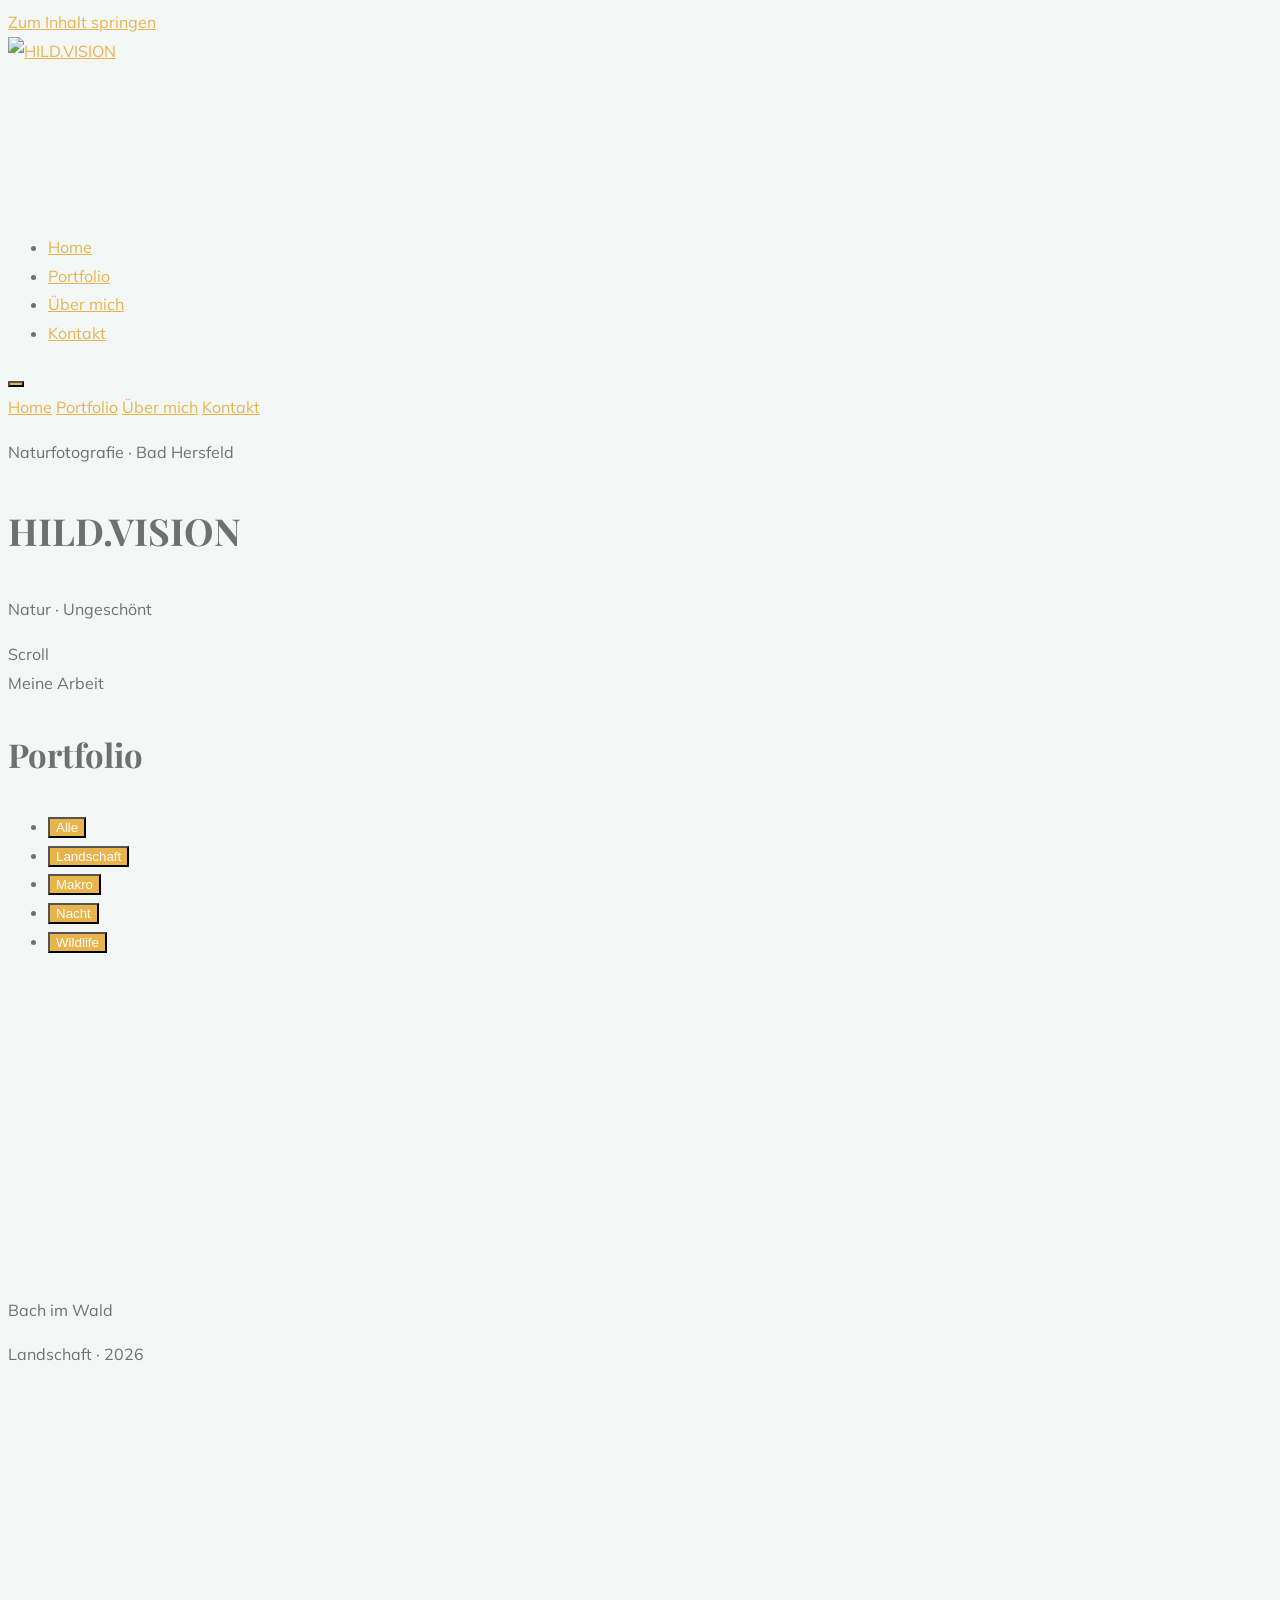
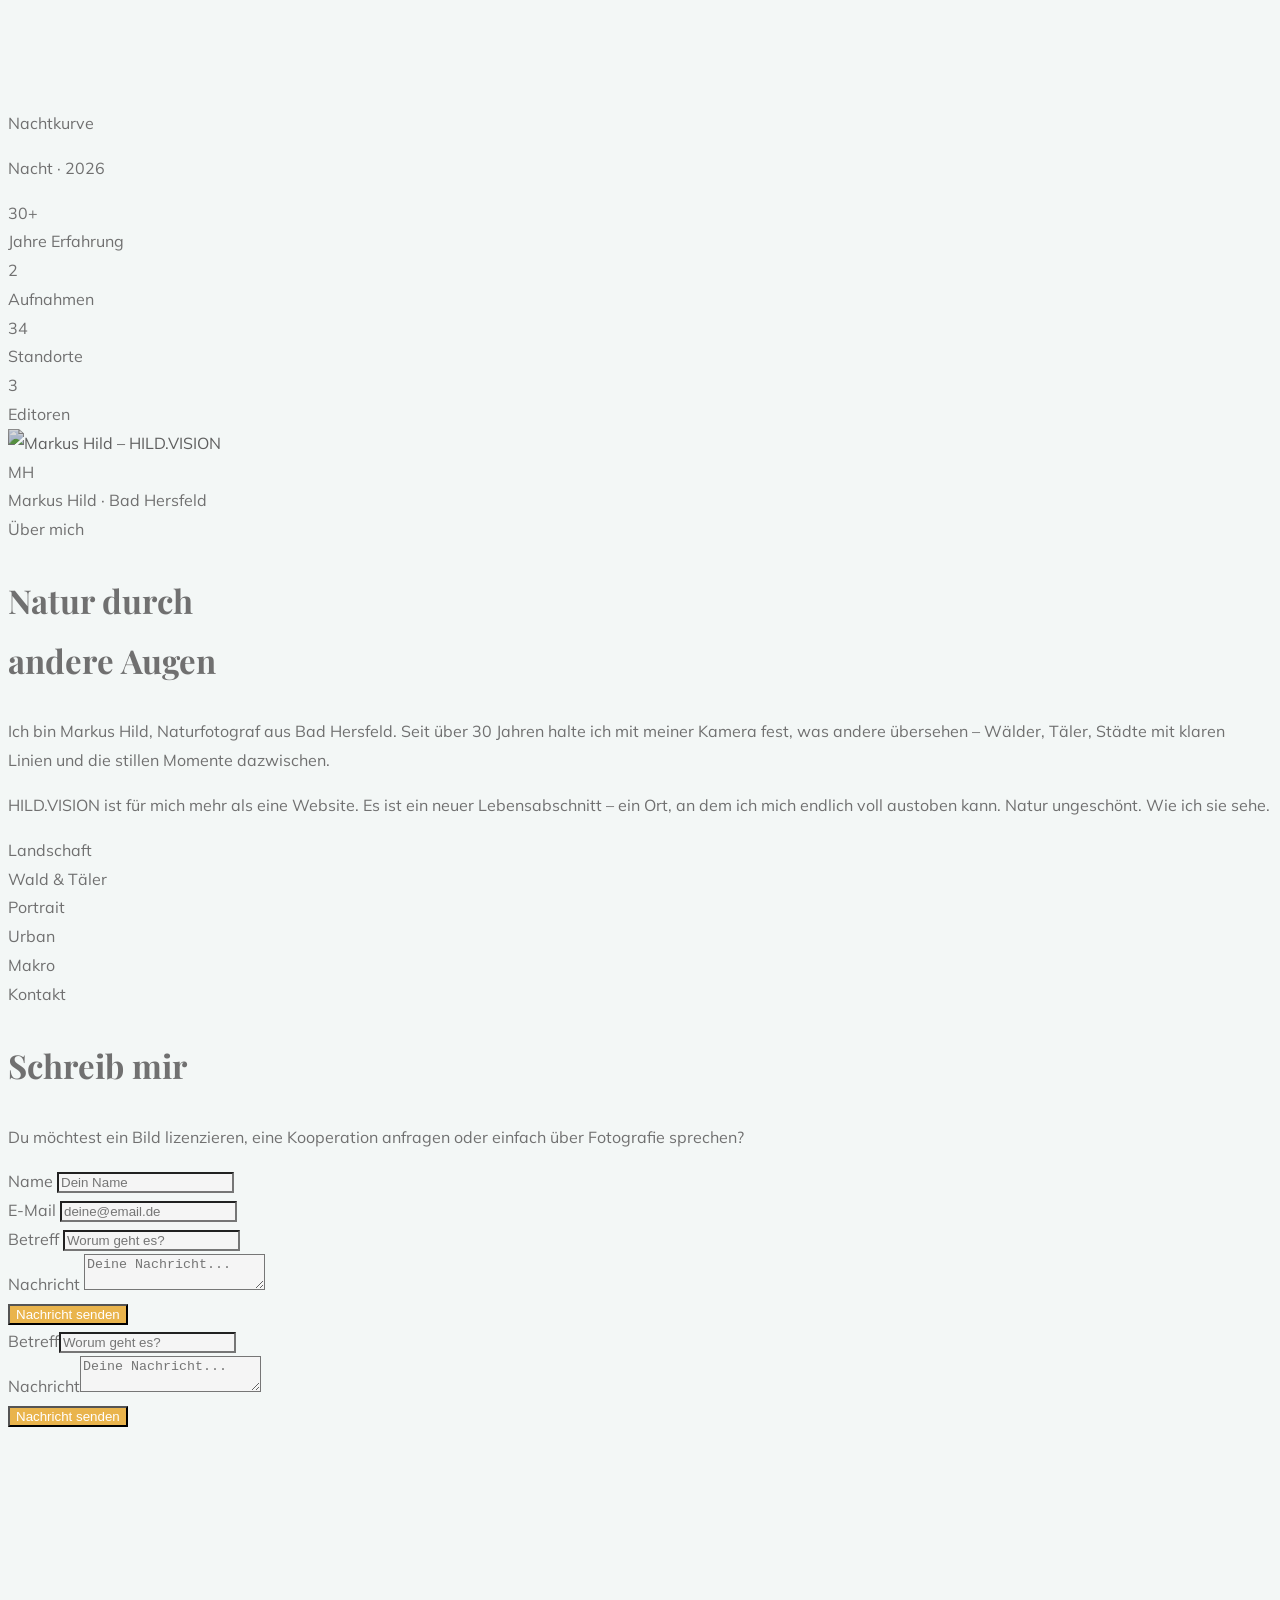
==== public/index.html @ 10c009eb "Add WordPress static HTML export to public folder for Cloudflare Pages deployment" ====
<!DOCTYPE html>
<html lang="de-DE">
<head>
  <meta charset="UTF-8">
  <meta name="viewport" content="width=device-width, initial-scale=1.0">
  <meta name="description" content="HILD.VISION – Naturfotografie von Markus Hild, Bad Hersfeld">
  <title>Hild.Vision &#8211; Natur · Ungeschönt</title>
<meta name='robots' content='max-image-preview:large' />
	<style>img:is([sizes="auto" i], [sizes^="auto," i]) { contain-intrinsic-size: 3000px 1500px }</style>
	<link rel='dns-prefetch' href='http://fonts.googleapis.com/' />
<link rel="alternate" type="application/rss+xml" title="Hild.Vision &raquo; Feed" href="wordpress/feed/index.html" />
<link rel="alternate" type="application/rss+xml" title="Hild.Vision &raquo; Kommentar-Feed" href="wordpress/comments/feed/index.html" />
<script>
window._wpemojiSettings = {"baseUrl":"https:\/\/s.w.org\/images\/core\/emoji\/16.0.1\/72x72\/","ext":".png","svgUrl":"https:\/\/s.w.org\/images\/core\/emoji\/16.0.1\/svg\/","svgExt":".svg","source":{"concatemoji":"http:\/\/192.168.1.183\/wordpress\/wp-includes\/js\/wp-emoji-release.min.js?ver=6.8.6"}};
/*! This file is auto-generated */
!function(s,n){var o,i,e;function c(e){try{var t={supportTests:e,timestamp:(new Date).valueOf()};sessionStorage.setItem(o,JSON.stringify(t))}catch(e){}}function p(e,t,n){e.clearRect(0,0,e.canvas.width,e.canvas.height),e.fillText(t,0,0);var t=new Uint32Array(e.getImageData(0,0,e.canvas.width,e.canvas.height).data),a=(e.clearRect(0,0,e.canvas.width,e.canvas.height),e.fillText(n,0,0),new Uint32Array(e.getImageData(0,0,e.canvas.width,e.canvas.height).data));return t.every(function(e,t){return e===a[t]})}function u(e,t){e.clearRect(0,0,e.canvas.width,e.canvas.height),e.fillText(t,0,0);for(var n=e.getImageData(16,16,1,1),a=0;a<n.data.length;a++)if(0!==n.data[a])return!1;return!0}function f(e,t,n,a){switch(t){case"flag":return n(e,"\ud83c\udff3\ufe0f\u200d\u26a7\ufe0f","\ud83c\udff3\ufe0f\u200b\u26a7\ufe0f")?!1:!n(e,"\ud83c\udde8\ud83c\uddf6","\ud83c\udde8\u200b\ud83c\uddf6")&&!n(e,"\ud83c\udff4\udb40\udc67\udb40\udc62\udb40\udc65\udb40\udc6e\udb40\udc67\udb40\udc7f","\ud83c\udff4\u200b\udb40\udc67\u200b\udb40\udc62\u200b\udb40\udc65\u200b\udb40\udc6e\u200b\udb40\udc67\u200b\udb40\udc7f");case"emoji":return!a(e,"\ud83e\udedf")}return!1}function g(e,t,n,a){var r="undefined"!=typeof WorkerGlobalScope&&self instanceof WorkerGlobalScope?new OffscreenCanvas(300,150):s.createElement("canvas"),o=r.getContext("2d",{willReadFrequently:!0}),i=(o.textBaseline="top",o.font="600 32px Arial",{});return e.forEach(function(e){i[e]=t(o,e,n,a)}),i}function t(e){var t=s.createElement("script");t.src=e,t.defer=!0,s.head.appendChild(t)}"undefined"!=typeof Promise&&(o="wpEmojiSettingsSupports",i=["flag","emoji"],n.supports={everything:!0,everythingExceptFlag:!0},e=new Promise(function(e){s.addEventListener("DOMContentLoaded",e,{once:!0})}),new Promise(function(t){var n=function(){try{var e=JSON.parse(sessionStorage.getItem(o));if("object"==typeof e&&"number"==typeof e.timestamp&&(new Date).valueOf()<e.timestamp+604800&&"object"==typeof e.supportTests)return e.supportTests}catch(e){}return null}();if(!n){if("undefined"!=typeof Worker&&"undefined"!=typeof OffscreenCanvas&&"undefined"!=typeof URL&&URL.createObjectURL&&"undefined"!=typeof Blob)try{var e="postMessage("+g.toString()+"("+[JSON.stringify(i),f.toString(),p.toString(),u.toString()].join(",")+"));",a=new Blob([e],{type:"text/javascript"}),r=new Worker(URL.createObjectURL(a),{name:"wpTestEmojiSupports"});return void(r.onmessage=function(e){c(n=e.data),r.terminate(),t(n)})}catch(e){}c(n=g(i,f,p,u))}t(n)}).then(function(e){for(var t in e)n.supports[t]=e[t],n.supports.everything=n.supports.everything&&n.supports[t],"flag"!==t&&(n.supports.everythingExceptFlag=n.supports.everythingExceptFlag&&n.supports[t]);n.supports.everythingExceptFlag=n.supports.everythingExceptFlag&&!n.supports.flag,n.DOMReady=!1,n.readyCallback=function(){n.DOMReady=!0}}).then(function(){return e}).then(function(){var e;n.supports.everything||(n.readyCallback(),(e=n.source||{}).concatemoji?t(e.concatemoji):e.wpemoji&&e.twemoji&&(t(e.twemoji),t(e.wpemoji)))}))}((window,document),window._wpemojiSettings);
</script>
<style id='wp-emoji-styles-inline-css'>

	img.wp-smiley, img.emoji {
		display: inline !important;
		border: none !important;
		box-shadow: none !important;
		height: 1em !important;
		width: 1em !important;
		margin: 0 0.07em !important;
		vertical-align: -0.1em !important;
		background: none !important;
		padding: 0 !important;
	}
</style>
<link rel='stylesheet' id='wp-block-library-css' href='wordpress/wp-includes/css/dist/block-library/style.min.css@ver=6.8.6.css' media='all' />
<style id='classic-theme-styles-inline-css'>
/*! This file is auto-generated */
.wp-block-button__link{color:#fff;background-color:#32373c;border-radius:9999px;box-shadow:none;text-decoration:none;padding:calc(.667em + 2px) calc(1.333em + 2px);font-size:1.125em}.wp-block-file__button{background:#32373c;color:#fff;text-decoration:none}
</style>
<style id='safe-svg-svg-icon-style-inline-css'>
.safe-svg-cover{text-align:center}.safe-svg-cover .safe-svg-inside{display:inline-block;max-width:100%}.safe-svg-cover svg{fill:currentColor;height:100%;max-height:100%;max-width:100%;width:100%}

</style>
<style id='global-styles-inline-css'>
:root{--wp--preset--aspect-ratio--square: 1;--wp--preset--aspect-ratio--4-3: 4/3;--wp--preset--aspect-ratio--3-4: 3/4;--wp--preset--aspect-ratio--3-2: 3/2;--wp--preset--aspect-ratio--2-3: 2/3;--wp--preset--aspect-ratio--16-9: 16/9;--wp--preset--aspect-ratio--9-16: 9/16;--wp--preset--color--black: #000000;--wp--preset--color--cyan-bluish-gray: #abb8c3;--wp--preset--color--white: #ffffff;--wp--preset--color--pale-pink: #f78da7;--wp--preset--color--vivid-red: #cf2e2e;--wp--preset--color--luminous-vivid-orange: #ff6900;--wp--preset--color--luminous-vivid-amber: #fcb900;--wp--preset--color--light-green-cyan: #7bdcb5;--wp--preset--color--vivid-green-cyan: #00d084;--wp--preset--color--pale-cyan-blue: #8ed1fc;--wp--preset--color--vivid-cyan-blue: #0693e3;--wp--preset--color--vivid-purple: #9b51e0;--wp--preset--color--accent-1: #E9B44C;--wp--preset--color--accent-2: #0F8B8D;--wp--preset--color--headings: #162521;--wp--preset--color--sitetext: #707070;--wp--preset--color--sitebg: #FFFFFF;--wp--preset--gradient--vivid-cyan-blue-to-vivid-purple: linear-gradient(135deg,rgba(6,147,227,1) 0%,rgb(155,81,224) 100%);--wp--preset--gradient--light-green-cyan-to-vivid-green-cyan: linear-gradient(135deg,rgb(122,220,180) 0%,rgb(0,208,130) 100%);--wp--preset--gradient--luminous-vivid-amber-to-luminous-vivid-orange: linear-gradient(135deg,rgba(252,185,0,1) 0%,rgba(255,105,0,1) 100%);--wp--preset--gradient--luminous-vivid-orange-to-vivid-red: linear-gradient(135deg,rgba(255,105,0,1) 0%,rgb(207,46,46) 100%);--wp--preset--gradient--very-light-gray-to-cyan-bluish-gray: linear-gradient(135deg,rgb(238,238,238) 0%,rgb(169,184,195) 100%);--wp--preset--gradient--cool-to-warm-spectrum: linear-gradient(135deg,rgb(74,234,220) 0%,rgb(151,120,209) 20%,rgb(207,42,186) 40%,rgb(238,44,130) 60%,rgb(251,105,98) 80%,rgb(254,248,76) 100%);--wp--preset--gradient--blush-light-purple: linear-gradient(135deg,rgb(255,206,236) 0%,rgb(152,150,240) 100%);--wp--preset--gradient--blush-bordeaux: linear-gradient(135deg,rgb(254,205,165) 0%,rgb(254,45,45) 50%,rgb(107,0,62) 100%);--wp--preset--gradient--luminous-dusk: linear-gradient(135deg,rgb(255,203,112) 0%,rgb(199,81,192) 50%,rgb(65,88,208) 100%);--wp--preset--gradient--pale-ocean: linear-gradient(135deg,rgb(255,245,203) 0%,rgb(182,227,212) 50%,rgb(51,167,181) 100%);--wp--preset--gradient--electric-grass: linear-gradient(135deg,rgb(202,248,128) 0%,rgb(113,206,126) 100%);--wp--preset--gradient--midnight: linear-gradient(135deg,rgb(2,3,129) 0%,rgb(40,116,252) 100%);--wp--preset--font-size--small: 10px;--wp--preset--font-size--medium: 20px;--wp--preset--font-size--large: 25px;--wp--preset--font-size--x-large: 42px;--wp--preset--font-size--normal: 16px;--wp--preset--font-size--larger: 40px;--wp--preset--spacing--20: 0.44rem;--wp--preset--spacing--30: 0.67rem;--wp--preset--spacing--40: 1rem;--wp--preset--spacing--50: 1.5rem;--wp--preset--spacing--60: 2.25rem;--wp--preset--spacing--70: 3.38rem;--wp--preset--spacing--80: 5.06rem;--wp--preset--shadow--natural: 6px 6px 9px rgba(0, 0, 0, 0.2);--wp--preset--shadow--deep: 12px 12px 50px rgba(0, 0, 0, 0.4);--wp--preset--shadow--sharp: 6px 6px 0px rgba(0, 0, 0, 0.2);--wp--preset--shadow--outlined: 6px 6px 0px -3px rgba(255, 255, 255, 1), 6px 6px rgba(0, 0, 0, 1);--wp--preset--shadow--crisp: 6px 6px 0px rgba(0, 0, 0, 1);}:where(.is-layout-flex){gap: 0.5em;}:where(.is-layout-grid){gap: 0.5em;}body .is-layout-flex{display: flex;}.is-layout-flex{flex-wrap: wrap;align-items: center;}.is-layout-flex > :is(*, div){margin: 0;}body .is-layout-grid{display: grid;}.is-layout-grid > :is(*, div){margin: 0;}:where(.wp-block-columns.is-layout-flex){gap: 2em;}:where(.wp-block-columns.is-layout-grid){gap: 2em;}:where(.wp-block-post-template.is-layout-flex){gap: 1.25em;}:where(.wp-block-post-template.is-layout-grid){gap: 1.25em;}.has-black-color{color: var(--wp--preset--color--black) !important;}.has-cyan-bluish-gray-color{color: var(--wp--preset--color--cyan-bluish-gray) !important;}.has-white-color{color: var(--wp--preset--color--white) !important;}.has-pale-pink-color{color: var(--wp--preset--color--pale-pink) !important;}.has-vivid-red-color{color: var(--wp--preset--color--vivid-red) !important;}.has-luminous-vivid-orange-color{color: var(--wp--preset--color--luminous-vivid-orange) !important;}.has-luminous-vivid-amber-color{color: var(--wp--preset--color--luminous-vivid-amber) !important;}.has-light-green-cyan-color{color: var(--wp--preset--color--light-green-cyan) !important;}.has-vivid-green-cyan-color{color: var(--wp--preset--color--vivid-green-cyan) !important;}.has-pale-cyan-blue-color{color: var(--wp--preset--color--pale-cyan-blue) !important;}.has-vivid-cyan-blue-color{color: var(--wp--preset--color--vivid-cyan-blue) !important;}.has-vivid-purple-color{color: var(--wp--preset--color--vivid-purple) !important;}.has-black-background-color{background-color: var(--wp--preset--color--black) !important;}.has-cyan-bluish-gray-background-color{background-color: var(--wp--preset--color--cyan-bluish-gray) !important;}.has-white-background-color{background-color: var(--wp--preset--color--white) !important;}.has-pale-pink-background-color{background-color: var(--wp--preset--color--pale-pink) !important;}.has-vivid-red-background-color{background-color: var(--wp--preset--color--vivid-red) !important;}.has-luminous-vivid-orange-background-color{background-color: var(--wp--preset--color--luminous-vivid-orange) !important;}.has-luminous-vivid-amber-background-color{background-color: var(--wp--preset--color--luminous-vivid-amber) !important;}.has-light-green-cyan-background-color{background-color: var(--wp--preset--color--light-green-cyan) !important;}.has-vivid-green-cyan-background-color{background-color: var(--wp--preset--color--vivid-green-cyan) !important;}.has-pale-cyan-blue-background-color{background-color: var(--wp--preset--color--pale-cyan-blue) !important;}.has-vivid-cyan-blue-background-color{background-color: var(--wp--preset--color--vivid-cyan-blue) !important;}.has-vivid-purple-background-color{background-color: var(--wp--preset--color--vivid-purple) !important;}.has-black-border-color{border-color: var(--wp--preset--color--black) !important;}.has-cyan-bluish-gray-border-color{border-color: var(--wp--preset--color--cyan-bluish-gray) !important;}.has-white-border-color{border-color: var(--wp--preset--color--white) !important;}.has-pale-pink-border-color{border-color: var(--wp--preset--color--pale-pink) !important;}.has-vivid-red-border-color{border-color: var(--wp--preset--color--vivid-red) !important;}.has-luminous-vivid-orange-border-color{border-color: var(--wp--preset--color--luminous-vivid-orange) !important;}.has-luminous-vivid-amber-border-color{border-color: var(--wp--preset--color--luminous-vivid-amber) !important;}.has-light-green-cyan-border-color{border-color: var(--wp--preset--color--light-green-cyan) !important;}.has-vivid-green-cyan-border-color{border-color: var(--wp--preset--color--vivid-green-cyan) !important;}.has-pale-cyan-blue-border-color{border-color: var(--wp--preset--color--pale-cyan-blue) !important;}.has-vivid-cyan-blue-border-color{border-color: var(--wp--preset--color--vivid-cyan-blue) !important;}.has-vivid-purple-border-color{border-color: var(--wp--preset--color--vivid-purple) !important;}.has-vivid-cyan-blue-to-vivid-purple-gradient-background{background: var(--wp--preset--gradient--vivid-cyan-blue-to-vivid-purple) !important;}.has-light-green-cyan-to-vivid-green-cyan-gradient-background{background: var(--wp--preset--gradient--light-green-cyan-to-vivid-green-cyan) !important;}.has-luminous-vivid-amber-to-luminous-vivid-orange-gradient-background{background: var(--wp--preset--gradient--luminous-vivid-amber-to-luminous-vivid-orange) !important;}.has-luminous-vivid-orange-to-vivid-red-gradient-background{background: var(--wp--preset--gradient--luminous-vivid-orange-to-vivid-red) !important;}.has-very-light-gray-to-cyan-bluish-gray-gradient-background{background: var(--wp--preset--gradient--very-light-gray-to-cyan-bluish-gray) !important;}.has-cool-to-warm-spectrum-gradient-background{background: var(--wp--preset--gradient--cool-to-warm-spectrum) !important;}.has-blush-light-purple-gradient-background{background: var(--wp--preset--gradient--blush-light-purple) !important;}.has-blush-bordeaux-gradient-background{background: var(--wp--preset--gradient--blush-bordeaux) !important;}.has-luminous-dusk-gradient-background{background: var(--wp--preset--gradient--luminous-dusk) !important;}.has-pale-ocean-gradient-background{background: var(--wp--preset--gradient--pale-ocean) !important;}.has-electric-grass-gradient-background{background: var(--wp--preset--gradient--electric-grass) !important;}.has-midnight-gradient-background{background: var(--wp--preset--gradient--midnight) !important;}.has-small-font-size{font-size: var(--wp--preset--font-size--small) !important;}.has-medium-font-size{font-size: var(--wp--preset--font-size--medium) !important;}.has-large-font-size{font-size: var(--wp--preset--font-size--large) !important;}.has-x-large-font-size{font-size: var(--wp--preset--font-size--x-large) !important;}
:where(.wp-block-post-template.is-layout-flex){gap: 1.25em;}:where(.wp-block-post-template.is-layout-grid){gap: 1.25em;}
:where(.wp-block-columns.is-layout-flex){gap: 2em;}:where(.wp-block-columns.is-layout-grid){gap: 2em;}
:root :where(.wp-block-pullquote){font-size: 1.5em;line-height: 1.6;}
</style>
<link rel='stylesheet' id='contact-form-7-css' href='wordpress/wp-content/plugins/contact-form-7/includes/css/styles.css@ver=6.1.7.css' media='all' />
<link rel='stylesheet' id='parent-style-css' href='wordpress/wp-content/themes/bravada/style.css@ver=6.8.6.css' media='all' />
<link rel='stylesheet' id='hildvision-style-css' href='wordpress/wp-content/themes/hildvision/style.css@ver=1.0.0.css' media='all' />
<link rel='stylesheet' id='hildvision-fonts-css' href='https://fonts.googleapis.com/css2?family=Cormorant+Garamond:wght@300;400;600&#038;family=Inter:wght@200;300;400;600&#038;display=swap' media='all' />
<link rel='stylesheet' id='bravada-themefonts-css' href='wordpress/wp-content/themes/bravada/resources/fonts/fontfaces.css@ver=1.0.6.1.css' media='all' />
<link rel='stylesheet' id='bravada-googlefonts-css' href='http://fonts.googleapis.com/css?family=Muli%3A%7CPlayfair+Display%3A%7CMuli%3A100%2C200%2C300%2C400%2C500%2C600%2C700%2C800%2C900%7CPlayfair+Display%3A700&amp;ver=1.0.6.1' media='all' />
<link rel='stylesheet' id='bravada-main-css' href='wordpress/wp-content/themes/hildvision/style.css@ver=1.0.6.1.css' media='all' />
<style id='bravada-main-inline-css'>
 body:not(.bravada-landing-page) #container, #colophon-inside, .footer-inside, #breadcrumbs-container-inside { margin: 0 auto; max-width: 1240px; } body:not(.bravada-landing-page) #container { max-width: calc( 1240px - 4em ); } #primary { width: 320px; } #secondary { width: 320px; } #container.one-column .main { width: 100%; } #container.two-columns-right #secondary { float: right; } #container.two-columns-right .main, .two-columns-right #breadcrumbs { width: calc( 100% - 320px ); float: left; } #container.two-columns-left #primary { float: left; } #container.two-columns-left .main, .two-columns-left #breadcrumbs { width: calc( 100% - 320px ); float: right; } #container.three-columns-right #primary, #container.three-columns-left #primary, #container.three-columns-sided #primary { float: left; } #container.three-columns-right #secondary, #container.three-columns-left #secondary, #container.three-columns-sided #secondary { float: left; } #container.three-columns-right #primary, #container.three-columns-left #secondary { margin-left: 0%; margin-right: 0%; } #container.three-columns-right .main, .three-columns-right #breadcrumbs { width: calc( 100% - 640px ); float: left; } #container.three-columns-left .main, .three-columns-left #breadcrumbs { width: calc( 100% - 640px ); float: right; } #container.three-columns-sided #secondary { float: right; } #container.three-columns-sided .main, .three-columns-sided #breadcrumbs { width: calc( 100% - 640px ); float: right; } .three-columns-sided #breadcrumbs { margin: 0 calc( 0% + 320px ) 0 -1920px; } html { font-family: Muli; font-size: 16px; font-weight: 400; line-height: 1.8; ; } #site-title { font-family: Playfair Display; font-size: 1.3em; font-weight: 700; } #site-text { ; } nav#mobile-menu #mobile-nav a { font-family: Playfair Display; font-size: 2.5em; font-weight: 700; font-size: clamp(1.3rem, 5vw, 2.5em); ; } nav#mobile-menu #mobile-nav ul.sub-menu a { font-size: clamp(1.1rem, 4vw, 2em); } nav#mobile-menu input[type=search] { font-family: Playfair Display; } .widget-title, #comments-title, #reply-title, .related-posts .related-main-title, .main .author-info .page-title { font-family: Playfair Display; font-size: 1.2em; font-weight: 700; line-height: 2; margin-bottom: 0.5em; ; } .widget-title::after, #comments-title::after, #reply-title::after, .related-posts .related-main-title::after { margin-bottom: 0.5em; } .widget-container { font-family: Muli; font-size: 1em; font-weight: 400; } .widget-container ul li { line-height: 1.8; ; } .entry-title, .main .page-title { font-family: Playfair Display; font-size: 1.7em; font-weight: 700; ; } body:not(.single) .entry-meta > span { font-family: Muli; font-size: 1em; font-weight: 300; ; } /* single post titles/metas */ #header-page-title .entry-title, .singular-title, .lp-staticslider .staticslider-caption-title, .seriousslider-theme .seriousslider-caption-title { font-family: Playfair Display; font-size: 5em; font-weight: 700; font-size: clamp(2.5em, 5vw, 5em ); line-height: 1.3; ; } .single .entry-meta > span { font-family: Muli; font-size: 1.1em; font-weight: 300; ; } h1 { font-size: 2.33em; } h2 { font-size: 2.06em; } h3 { font-size: 1.79em; } h4 { font-size: 1.52em; } h5 { font-size: 1.25em; } h6 { font-size: 0.98em; } h1, h2, h3, h4 { font-family: Playfair Display; font-weight: 700; ; } .entry-content h1, .entry-summary h1, .entry-content h2, .entry-summary h2, .entry-content h3, .entry-summary h3, .entry-content h4, .entry-summary h4, .entry-content h5, .entry-summary h5, .entry-content h6, .entry-summary h6 { line-height: 1.2; margin-bottom: 0.5em; } .lp-section-header .lp-section-desc, .lp-box-title, .lp-tt-title, #nav-fixed a + a, #nav-below span, .lp-blocks.lp-blocks1 .lp-block .lp-block-readmore { font-family: Playfair Display; } .lp-section-header .lp-section-title { font-family: Muli; } blockquote cite { font-family: Muli; } body { color: #707070; background-color: #F3F7F6; } .lp-staticslider .staticslider-caption-text a { color: #FFFFFF; } #site-header-main, .menu-search-animated .searchform input[type="search"], #access .menu-search-animated .searchform, .site-header-bottom-fixed, .bravada-over-menu .site-header-bottom.header-fixed .site-header-bottom-fixed { background-color: #FFFFFF; } .bravada-over-menu .site-header-bottom-fixed { background: transparent; } .bravada-over-menu .header-fixed.site-header-bottom #site-title a, .bravada-over-menu .header-fixed.site-header-bottom #site-description { color: #E9B44C; } .bravada-over-menu #site-title a, .bravada-over-menu #site-description, .bravada-over-menu #access > div > ul > li, .bravada-over-menu #access > div > ul > li > a, .bravada-over-menu .site-header-bottom:not(.header-fixed) #nav-toggle, #breadcrumbs-container span, #breadcrumbs-container a, #breadcrumbs-container i { color: #FFFFFF; } #bmobile #site-title a { color: #E9B44C; } #site-title a::before { background: #E9B44C; } body:not(.bravada-over-menu) .site-header-bottom #site-title a::before, .bravada-over-menu .header-fixed.site-header-bottom #site-title a::before { background: #0F8B8D; } body:not(.bravada-over-menu) .site-header-bottom #site-title a:hover { background: #E9B44C; } #site-title a:hover::before { background: #0F8B8D; } #access > div > ul > li, #access > div > ul > li > a, .bravada-over-menu .header-fixed.site-header-bottom #access > div > ul > li:not([class*='current']), .bravada-over-menu .header-fixed.site-header-bottom #access > div > ul > li:not([class*='current']) > a { color: #444444; } .hamburger span { background-color: #444444; } #mobile-menu, nav#mobile-menu #mobile-nav a { color: #FFFFFF; } nav#mobile-menu #mobile-nav > li.current_page_item > a, nav#mobile-menu #mobile-nav > li.current-menu-item > a, nav#mobile-menu #mobile-nav > li.current_page_ancestor > a, nav#mobile-menu #mobile-nav > li.current-menu-ancestor > a, nav#mobile-menu #mobile-nav a:hover { color: #E9B44C; } nav#mobile-menu { color: #FFFFFF; background-color: #066664; } #mobile-nav .searchform input[type="search"] { border-color: #FFFFFF; } .burgermenu-active.bravada-over-menu .site-header-bottom.header-fixed .site-header-bottom-fixed { background-color: transparent; } .burgermenu-active.bravada-over-menu .site-header-bottom .hamburger span { background-color: #FFFFFF; } .bravada-over-menu:not(.burgermenu-active) .site-header-bottom:not(.header-fixed) .hamburger span { background-color: #FFFFFF; } .bravada-over-menu .header-fixed.site-header-bottom .side-section-element.widget_cryout_socials a:hover::before, .side-section-element.widget_cryout_socials a:hover::before { color: #FFFFFF; } #access ul.sub-menu li a, #access ul.children li a, .topmenu ul li a { color: #FFFFFF; } #access ul.sub-menu li a, #access ul.children li a { background-color: #066664; } #access ul.sub-menu li a:hover, #access ul.children li a:hover { color: #E9B44C; } #access > div > ul > li.current_page_item > a, #access > div > ul > li.current-menu-item > a, #access > div > ul > li.current_page_ancestor > a, #access > div > ul > li.current-menu-ancestor > a, .bravada-over-menu .header-fixed.site-header-bottom #access > div > ul > li > a { color: #e9b44c; } #access ul.children > li.current_page_item > a, #access ul.sub-menu > li.current-menu-item > a, #access ul.children > li.current_page_ancestor > a, #access ul.sub-menu > li.current-menu-ancestor > a { opacity: 0.95; } #access > div > ul ul > li a:not(:only-child)::after { border-left-color: #066664; } #access > div > ul > li > ul::before { border-bottom-color: #066664; } #access ul li.special1 > a { background-color: #f0f0f0; } #access ul li.special2 > a { background-color: #444444; color: #FFFFFF; } #access ul li.accent1 > a { background-color: #E9B44C; color: #FFFFFF; } #access ul li.accent2 > a { background-color: #0F8B8D; color: #FFFFFF; } #access ul li.accent1 > a:hover, #access ul li.accent2 > a:hover { color: #FFFFFF; } #access > div > ul > li.accent1 > a > span::before, #access > div > ul > li.accent2 > a > span::before { background-color: #FFFFFF; } article.hentry, body:not(.blog):not(.page-template-template-blog):not(.archive):not(.search) #container:not(.bravada-landing-page) .main, body.bravada-boxed-layout:not(.bravada-landing-page) #container { background-color: #FFFFFF; } .pagination span { color: #0F8B8D; } .pagination a:hover { background-color: #E9B44C; color: #FFFFFF; } #header-overlay, .lp-staticslider::after, .seriousslider-theme::after { background-color: #08415c; background: -webkit-linear-gradient( 90deg, #08415c 0%, #1c110a 100%); background: linear-gradient( 180deg, #08415c 0%, #1c110a 100%); opacity: 0.6; } #header-page-title #header-page-title-inside, #header-page-title .entry-title, #header-page-title .entry-meta span, #header-page-title .entry-meta a, #header-page-title .entry-meta time, #header-page-title .entry-meta .icon-metas::before, #header-page-title .byline, #header-page-title #breadcrumbs-nav, .lp-staticslider .staticslider-caption-inside, .seriousslider-theme .seriousslider-caption-inside { color: #FFFFFF; } #colophon, #footer { background-color: #1e3231; color: #DBDBDB; } .post-thumbnail-container .featured-image-overlay::before { background-color: #E9B44C; background: -webkit-gradient(linear, left top, left bottom, from(#E9B44C), to(#0F8B8D)); background: linear-gradient(to bottom, #E9B44C, #0F8B8D); } .post-thumbnail-container .featured-image-overlay::after { background-color: #E9B44C; background: -webkit-gradient(linear, left top, left bottom, from(#E9B44C), to(#0F8B8D)); background: linear-gradient(to bottom, #0F8B8D, #E9B44C); } .main #content-masonry .post-thumbnail-container:hover + .entry-after-image .entry-title a { color: #E9B44C; } @media (max-width: 720px) { .bravada-magazine-one .main #content-masonry .post-thumbnail-container + .entry-after-image { background-color: #FFFFFF; } } .entry-title a:active, .entry-title a:hover { color: #E9B44C; } span.entry-format { color: #E9B44C; } .main #content-masonry .format-link .entry-content a { background-color: #E9B44C; color: #FFFFFF; } .main #content-masonry .format-link::after { color: #FFFFFF; } .cryout article.hentry.format-image, .cryout article.hentry.format-audio, .cryout article.hentry.format-video { background-color: #ffffff; } .format-aside, .format-quote { border-color: #eeeeee; } .single .author-info { border-color: #eeeeee; } .entry-content h5, .entry-content h6, .lp-text-content h5, .lp-text-content h6 { color: #0F8B8D; } .entry-content blockquote::before, .entry-content blockquote::after { color: rgba(112,112,112,0.2); } .entry-content h1, .entry-content h2, .entry-content h3, .entry-content h4, .lp-text-content h1, .lp-text-content h2, .lp-text-content h3, .lp-text-content h4 { color: #162521; } .entry-title, .page-title { color: #162521; } a { color: #E9B44C; } a:hover, .widget-area a, .entry-meta span a:hover, .comments-link a { color: #0F8B8D; } .comments-link a:hover, .widget-area a:hover { color: #E9B44C; } .socials a::before, .socials a:hover::before { color: #E9B44C; } .socials a::after, .socials a:hover::after { color: #0F8B8D; } .bravada-normalizedtags #content .tagcloud a { color: #FFFFFF; background-color: #E9B44C; } .bravada-normalizedtags #content .tagcloud a:hover { background-color: #0F8B8D; } #nav-fixed i { background-color: #dbdbdb; } #nav-fixed .nav-next:hover i, #nav-fixed .nav-previous:hover i { background-color: #0F8B8D; } #nav-fixed a:hover + a, #nav-fixed a + a:hover { background-color: rgba(15,139,141,1); } #nav-fixed i, #nav-fixed span { color: #FFFFFF; } a#toTop::before { color: #E9B44C; } a#toTop::after { color: #0F8B8D; } @media (max-width: 800px) { .cryout #footer-bottom .footer-inside { padding-top: 2.5em; } .cryout .footer-inside a#toTop { background-color: #E9B44C; color: #F3F7F6; } .cryout .footer-inside a#toTop:hover { opacity: 0.8;} } .entry-meta .icon-metas:before { color: #b5b5b5; } #site-title span a::before { width: calc(100% - 1.2em); } .bravada-caption-one .main .wp-caption .wp-caption-text { border-bottom-color: #eeeeee; } .bravada-caption-two .main .wp-caption .wp-caption-text { background-color: #f5f5f5; } .bravada-image-one .entry-content img[class*="align"], .bravada-image-one .entry-summary img[class*="align"], .bravada-image-two .entry-content img[class*='align'], .bravada-image-two .entry-summary img[class*='align'] { border-color: #eeeeee; } .bravada-image-five .entry-content img[class*='align'], .bravada-image-five .entry-summary img[class*='align'] { border-color: #E9B44C; } .entry-summary .excerpt-fade { background-image: linear-gradient(to left, #FFFFFF, transparent); } /* diffs */ span.edit-link a.post-edit-link, span.edit-link a.post-edit-link:hover, span.edit-link .icon-edit:before { color: #707070; } .searchform { border-color: #ebebeb; } .entry-meta span, .entry-meta a, .entry-utility span, .entry-utility a, .entry-meta time, #breadcrumbs-nav { color: #a7a7a7; } .main #content-masonry .post-thumbnail-container span.bl_categ, .main #content-masonry .post-thumbnail-container .comments-link { background-color: #FFFFFF; } .footermenu ul li span.sep { color: #E9B44C; } .entry-meta a::after, .entry-utility a::after { background: #0F8B8D; } #header-page-title .category-metas a { color: #E9B44C; } .entry-meta .author:hover .avatar { border-color: #E9B44C; } .animated-title span.cry-single.animated-letter, .animated-title span.cry-double.animated-letter { color: #E9B44C; } span.entry-sticky { color: #0F8B8D; } #commentform { } code, #nav-below .nav-previous a::before, #nav-below .nav-next a::before { background-color: #eeeeee; } #nav-below .nav-previous::after, #nav-below .nav-next::after { background-color: #E9B44C; } pre, .comment-author { border-color: #eeeeee; } .commentlist .comment-area, .commentlist .pingback { border-color: #f3f3f3; } .commentlist img.avatar { background-color: #FFFFFF; } .comment-meta a { color: #bfbfbf; } .commentlist .reply a, .commentlist .author-name, .commentlist .author-name a { background-color: #E9B44C; color: #FFFFFF; } .commentlist .reply a:hover { background-color: #0F8B8D; } select, input[type], textarea { color: #707070; background-color: #f5f5f5; } .sidey select { background-color: #FFFFFF; } .searchform .searchsubmit { background: #E9B44C; } .searchform:hover .searchsubmit { background: #0F8B8D; } .searchform input[type="search"], .searchform input[type="search"]:hover, .searchform input[type="search"]:focus { background-color: #FFFFFF; } input[type]:hover, textarea:hover, select:hover, input[type]:focus, textarea:focus, select:focus { border-color: #dcdcdc; } button, input[type="button"], input[type="submit"], input[type="reset"] { background-color: #E9B44C; color: #FFFFFF; } button:hover, input[type="button"]:hover, input[type="submit"]:hover, input[type="reset"]:hover { background-color: #0F8B8D; } .comment-form-author input, .comment-form-email input, .comment-form-url input, .comment-form-comment textarea { background-color: #f0f0f0; } .comment-form-author input:hover, .comment-form-email input:hover, .comment-form-url input:hover, .comment-form-comment textarea:hover, .comment-form-author input:focus, .comment-form-email input:focus, .comment-form-url input:focus, .comment-form-comment textarea:focus { background-color: #E9B44C; color: #FFFFFF; } .comment-form-author, .comment-form-email { border-color: #FFFFFF; } hr { background-color: #f0f0f0; } .cryout-preloader-inside .bounce1 { background-color: #E9B44C; } .cryout-preloader-inside .bounce2 { background-color: #0F8B8D; } .page-header.pad-container { background-color: #FFFFFF; } /* gutenberg */ .wp-block-image.alignwide { margin-left: calc( ( 0% + 4em ) * -1 ); margin-right: calc( ( 0% + 4em ) * -1 ); } .wp-block-image.alignwide img { width: calc( 100% + 8em ); max-width: calc( 100% + 8em ); } .has-accent-1-color, .has-accent-1-color:hover { color: #E9B44C; } .has-accent-2-color, .has-accent-2-color:hover { color: #0F8B8D; } .has-headings-color, .has-headings-color:hover { color: #162521; } .has-sitetext-color, .has-sitetext-color:hover { color: #707070; } .has-sitebg-color, .has-sitebg-color:hover { color: #FFFFFF; } .has-accent-1-background-color { background-color: #E9B44C; } .has-accent-2-background-color { background-color: #0F8B8D; } .has-headings-background-color { background-color: #162521; } .has-sitetext-background-color { background-color: #707070; } .has-sitebg-background-color { background-color: #FFFFFF; } .has-small-font-size { font-size: 13px; } .has-regular-font-size { font-size: 16px; } .has-large-font-size { font-size: 19px; } .has-larger-font-size { font-size: 23px; } .has-huge-font-size { font-size: 23px; } /* woocommerce */ .woocommerce-thumbnail-container .woocommerce-buttons-container a, .woocommerce-page #respond input#submit.alt, .woocommerce a.button.alt, .woocommerce-page button.button.alt, .woocommerce input.button.alt, .woocommerce #respond input#submit, .woocommerce a.button, .woocommerce button.button, .woocommerce input.button { } .woocommerce ul.products li.product .woocommerce-loop-category__title, .woocommerce ul.products li.product .woocommerce-loop-product__title, .woocommerce ul.products li.product h3, .woocommerce div.product .product_title, .woocommerce .woocommerce-tabs h2 { font-family: Muli; } .woocommerce ul.products li.product .woocommerce-loop-category__title, .woocommerce ul.products li.product .woocommerce-loop-product__title, .woocommerce ul.products li.product h3, .woocommerce .star-rating { color: #0F8B8D; } .woocommerce #respond input#submit, .woocommerce a.button, .woocommerce button.button, .woocommerce input.button { background-color: #E9B44C; color: #FFFFFF; line-height: 1.8; } .woocommerce #respond input#submit:hover, .woocommerce a.button:hover, .woocommerce button.button:hover, .woocommerce input.button:hover { background-color: #0f8b8d; color: #FFFFFF; } .woocommerce-page #respond input#submit.alt, .woocommerce a.button.alt, .woocommerce-page button.button.alt, .woocommerce input.button.alt { color: #E9B44C; line-height: 1.8; } .woocommerce-page #respond input#submit.alt::after, .woocommerce a.button.alt::after, .woocommerce-page button.button.alt::after, .woocommerce input.button.alt::after { content: ""; position: absolute; left: 0; top: 0; width: 100%; height: 100%; outline: 2px solid; -webkit-transition: .3s ease all; transition: .3s ease all; } .woocommerce-page #respond input#submit.alt:hover::after, .woocommerce a.button.alt:hover::after, .woocommerce-page button.button.alt:hover::after, .woocommerce input.button.alt:hover::after { opacity: 0; -webkit-transform: scale(1.2, 1.4); transform: scale(1.2, 1.4); } .woocommerce-page #respond input#submit.alt:hover, .woocommerce a.button.alt:hover, .woocommerce-page button.button.alt:hover, .woocommerce input.button.alt:hover { color: #0F8B8D; } .woocommerce div.product .woocommerce-tabs ul.tabs li.active { border-bottom-color: #FFFFFF; } .woocommerce #respond input#submit.alt.disabled, .woocommerce #respond input#submit.alt.disabled:hover, .woocommerce #respond input#submit.alt:disabled, .woocommerce #respond input#submit.alt:disabled:hover, .woocommerce #respond input#submit.alt[disabled]:disabled, .woocommerce #respond input#submit.alt[disabled]:disabled:hover, .woocommerce a.button.alt.disabled, .woocommerce a.button.alt.disabled:hover, .woocommerce a.button.alt:disabled, .woocommerce a.button.alt:disabled:hover, .woocommerce a.button.alt[disabled]:disabled, .woocommerce a.button.alt[disabled]:disabled:hover, .woocommerce button.button.alt.disabled, .woocommerce button.button.alt.disabled:hover, .woocommerce button.button.alt:disabled, .woocommerce button.button.alt:disabled:hover, .woocommerce button.button.alt[disabled]:disabled, .woocommerce button.button.alt[disabled]:disabled:hover, .woocommerce input.button.alt.disabled, .woocommerce input.button.alt.disabled:hover, .woocommerce input.button.alt:disabled, .woocommerce input.button.alt:disabled:hover, .woocommerce input.button.alt[disabled]:disabled, .woocommerce input.button.alt[disabled]:disabled:hover { background-color: #0F8B8D; color: #fff; } .woocommerce div.product .product_title, .woocommerce ul.products li.product .price, .woocommerce div.product p.price, .woocommerce div.product span.price { color: #0f8b8d} .woocommerce .quantity .qty { background-color: #eeeeee; } .woocommerce-checkout #payment { background: #f5f5f5; } .woocommerce .widget_price_filter .ui-slider .ui-slider-handle { background: #0f8b8d; } .woocommerce div.product .products > h2, .woocommerce .cart-collaterals h2 { font-family: Playfair Display; font-size: 1.2em; font-weight: 700; line-height: 2; ; } .woocommerce div.product .products > h2::after, .woocommerce .cart-collaterals h2::after { background-color: #E9B44C ; } .main .entry-content, .main .entry-summary { text-align: inherit; } .main p, .main ul, .main ol, .main dd, .main pre, .main hr { margin-bottom: 1em; } .main .entry-content p { text-indent: 0em; } .main a.post-featured-image { background-position: center center; } #header-widget-area { width: 33%; right: 10px; } .bravada-stripped-table .main thead th, .bravada-bordered-table .main thead th, .bravada-stripped-table .main td, .bravada-stripped-table .main th, .bravada-bordered-table .main th, .bravada-bordered-table .main td { border-color: #e9e9e9; } .bravada-clean-table .main th, .bravada-stripped-table .main tr:nth-child(even) td, .bravada-stripped-table .main tr:nth-child(even) th { background-color: #f8f8f8; } .bravada-cropped-featured .main .post-thumbnail-container { height: 300px; } .bravada-responsive-featured .main .post-thumbnail-container { max-height: 300px; height: auto; } article.hentry .article-inner, #content-masonry article.hentry .article-inner { padding: 0%; } .site-header-bottom { height:75px; } .site-header-bottom .site-header-inside { height:75px; } .menu-search-animated, .menu-burger, #sheader-container, .identity, #nav-toggle { height: 75px; line-height: 75px; } #access div > ul > li > a, #access ul li[class*="icon"]::before { line-height:75px; } nav#mobile-menu { padding-top: 85px; } body.admin-bar nav#mobile-menu { padding-top: 117px; } #branding { height: 75px; } .bravada-responsive-headerimage #masthead #header-image-main-inside { max-height: 1080px; } .bravada-cropped-headerimage #masthead #header-image-main-inside { height: 1080px; } #header-widget-area { top: 85px; } .bravada-landing-page .lp-blocks-inside, .bravada-landing-page .lp-boxes-inside, .bravada-landing-page .lp-text-inside, .bravada-landing-page .lp-posts-inside, .bravada-landing-page .lp-page-inside, .bravada-landing-page .lp-section-header, .bravada-landing-page .content-widget { max-width: 1240px; } @media (min-width: 960px) { .bravada-landing-page .lp-blocks.lp-blocks1 .lp-blocks-inside { max-width: calc(1240px - 5em); background-color: #FFFFFF; } } #header-page-title #header-page-title-inside, .lp-staticslider .staticslider-caption, .seriousslider.seriousslider-theme .seriousslider-caption { max-width: 1240px; max-width: 85%; padding-top: 85px; } @media (max-width: 1024px) { #header-page-title #header-page-title-inside, .lp-staticslider .staticslider-caption, .seriousslider.seriousslider-theme .seriousslider-caption { max-width: 100%; } } .bravada-landing-page .content-widget { margin: 0 auto; } a.staticslider-button, .seriousslider-theme .seriousslider-caption-buttons a { background-color: #E9B44C; } a.staticslider-button:hover, .seriousslider-theme .seriousslider-caption-buttons a:hover { background-color: #0F8B8D; } .widget-title, #comments-title, #reply-title, .related-posts .related-main-title, .main .page-title, #nav-below em, .lp-text .lp-text-title, .lp-boxes-animated .lp-box-title { background-image: linear-gradient(to bottom, rgba(233,180,76,0.4) 0%, rgba(233,180,76,0.4) 100%); } .lp-blocks { background-color: #F9F7F5; } .lp-boxes { background-color: #F8F8F8; } .lp-boxes .lp-boxes-inside::before { background-color: #E9B44C ; } .lp-boxes ~ .lp-boxes .lp-boxes-inside::before { background-color: #0F8B8D ; } .lp-boxes ~ .lp-boxes ~ .lp-boxes .lp-boxes-inside::before { background-color: #E9B44C ; } .lp-text { background-color: #EEEBE9; } #lp-posts, #lp-page { background-color: #F3F7F6; } .lp-block { background-color: #FFFFFF; } .lp-block i[class^="blicon"]::before { color: #0F8B8D; } .lp-block .lp-block-title, .lp-text .lp-text-title { color: #162521; } .lp-block .lp-block-title::after { background-color: #E9B44C; } .lp-blocks1 .lp-block i[class^="blicon"] +i[class^="blicon"]::before { color: #0F8B8D; } .lp-block-readmore { color: #c0c0c0; } .lp-block-readmore:hover { color: #E9B44C; } .lp-text-title { color: #0F8B8D; } .lp-text-inside .lp-text-background { background-color: #FFFFFF; } .lp-boxes .lp-box { background-color: #FFFFFF; } .lp-boxes-animated .box-overlay { background-color: #0F8B8D; } .lp-boxes-animated .lp-box-readmore { color: #E9B44C; } .lp-boxes-static .box-overlay { background-color: #E9B44C; } .lp-box-title { color: #162521; } .lp-box-title:hover { color: #E9B44C; } .lp-boxes-1 .lp-box .lp-box-image { height: 250px; } #cryout_ajax_more_trigger, .lp-port-readmore { color: #0F8B8D; } .lpbox-rnd1 { background-color: #c1c1c1; } .lpbox-rnd2 { background-color: #bcbcbc; } .lpbox-rnd3 { background-color: #b7b7b7; } .lpbox-rnd4 { background-color: #b2b2b2; } .lpbox-rnd5 { background-color: #adadad; } .lpbox-rnd6 { background-color: #a8a8a8; } .lpbox-rnd7 { background-color: #a3a3a3; } .lpbox-rnd8 { background-color: #9e9e9e; } 
</style>
<link rel='stylesheet' id='cryout-serious-slider-style-css' href='wordpress/wp-content/plugins/cryout-serious-slider/resources/style.css@ver=1.4.1.css' media='all' />
<script src="wordpress/wp-includes/js/jquery/jquery.min.js@ver=3.7.1" id="jquery-core-js"></script>
<script src="wordpress/wp-includes/js/jquery/jquery-migrate.min.js@ver=3.4.1" id="jquery-migrate-js"></script>
<!--[if lt IE 9]>
<script src="http://192.168.1.183/wordpress/wp-content/themes/bravada/resources/js/html5shiv.min.js?ver=1.0.6.1" id="bravada-html5shiv-js"></script>
<![endif]-->
<link rel="https://api.w.org/" href="wordpress/wp-json/index.html" /><link rel="alternate" title="JSON" type="application/json" href="wordpress/wp-json/wp/v2/pages/36" /><link rel="EditURI" type="application/rsd+xml" title="RSD" href="wordpress/xmlrpc.php@rsd" />
<meta name="generator" content="WordPress 6.8.6" />
<link rel="canonical" href="wordpress.html" />
<link rel='shortlink' href='wordpress.html' />
<link rel="alternate" title="oEmbed (JSON)" type="application/json+oembed" href="wordpress/wp-json/oembed/1.0/embed@url=http%253A%252F%252F192.168.1.183%252Fwordpress%252F" />
<link rel="alternate" title="oEmbed (XML)" type="text/xml+oembed" href="wordpress/wp-json/oembed/1.0/embed@url=http%253A%252F%252F192.168.1.183%252Fwordpress%252F&amp;format=xml" />
<style>.recentcomments a{display:inline !important;padding:0 !important;margin:0 !important;}</style><noscript><style>.cryout .cryout-preloader {display: none;}.cryout img[loading="lazy"] {opacity: 1;}</style></noscript>
</head>
<body class="home wp-singular page-template-default page page-id-36 wp-embed-responsive wp-theme-bravada wp-child-theme-hildvision bravada-landing-page bravada-image-none bravada-caption-one bravada-totop-normal bravada-stripped-table bravada-over-menu bravada-menu-right bravada-topsection-normal bravada-cropped-headerimage bravada-fullscreen-headerimage bravada-responsive-featured bravada-magazine-two bravada-magazine-layout bravada-comment-placeholder bravada-comment-icons bravada-normalizedtags bravada-animated-title bravada-lazy-noanimation bravada-article-animation-fade">
		<a class="skip-link screen-reader-text" href="wordpress.html#main" title="Zum Inhalt springen"> Zum Inhalt springen </a>
	
<!-- Custom Cursor -->
<div class="cursor" id="cursor" aria-hidden="true"></div>
<div class="cursor-ring" id="ring" aria-hidden="true"></div>

<!-- NAV -->
<nav id="nav" role="navigation" aria-label="Hauptnavigation">
  <a class="nav-logo" href="wordpress.html">
    <img src="wordpress/wp-content/uploads/2026/05/affinity-hildvision-logo-clean_ohne_bg.png" alt="HILD.VISION" style="height:180px;width:auto;display:block;">
  </a>
  <ul class="nav-links">
    <li><a href="wordpress.html#hero">Home</a></li>
    <li><a href="wordpress.html#portfolio">Portfolio</a></li>
    <li><a href="wordpress.html#about">Über mich</a></li>
    <li><a href="wordpress.html#contact">Kontakt</a></li>
  </ul>
  <button class="hamburger" id="burger" aria-label="Menü öffnen" aria-expanded="false">
    <span></span><span></span><span></span>
  </button>
</nav>

<!-- Mobile Menu -->
<div class="mobile-menu" id="mobileMenu">
  <a href="wordpress.html#hero"        class="mobile-link">Home</a>
  <a href="wordpress.html#portfolio"   class="mobile-link">Portfolio</a>
  <a href="wordpress.html#about"       class="mobile-link">Über mich</a>
  <a href="wordpress.html#contact"     class="mobile-link">Kontakt</a>
</div>
<!-- ── HERO ── -->
<section id="hero" aria-label="Hero-Bereich">
  <div class="hero-bg" aria-hidden="true"></div>
  <div class="hero-grid" aria-hidden="true">
    <div class="hero-grid-item hero-grid-item--left"></div>
    <div class="hero-grid-item hero-grid-item--right"></div>
  </div>
  <div class="hero-overlay" aria-hidden="true"></div>
  <div class="hero-content">
    <p class="hero-eyebrow">Naturfotografie · Bad Hersfeld</p>
    <h1 class="hero-title">HILD<span class="dot">.</span>VISION</h1>
    <p class="hero-sub">Natur · Ungeschönt</p>
  </div>
  <div class="hero-scroll" aria-hidden="true">
    <span>Scroll</span>
    <div class="scroll-line"></div>
  </div>
</section>

<!-- ── PORTFOLIO (dynamisch aus WordPress) ── -->
<section id="portfolio" aria-label="Portfolio">
  <div class="section-header">
    <span class="section-tag">Meine Arbeit</span>
    <h2 class="section-title">Portfolio</h2>
  </div>

  
  <ul class="filter-bar" role="tablist">
    <li><button class="filter-btn active" data-filter="alle" role="tab" aria-selected="true">Alle</button></li>
          <li>
        <button class="filter-btn"
                data-filter="landschaft"
                role="tab"
                aria-selected="false">
          Landschaft        </button>
      </li>
          <li>
        <button class="filter-btn"
                data-filter="makro"
                role="tab"
                aria-selected="false">
          Makro        </button>
      </li>
          <li>
        <button class="filter-btn"
                data-filter="nacht"
                role="tab"
                aria-selected="false">
          Nacht        </button>
      </li>
          <li>
        <button class="filter-btn"
                data-filter="wildlife"
                role="tab"
                aria-selected="false">
          Wildlife        </button>
      </li>
      </ul>

  <div class="gallery" role="list">
          <article class="photo-card reveal" data-category="landschaft" role="listitem">
                  <img width="448" height="299" src="wordpress/wp-content/uploads/2026/05/bach-graufilter-1024x683.jpeg" class="attachment-large size-large wp-post-image" alt="Bach im Wald" loading="lazy" decoding="async" srcset="wordpress/wp-content/uploads/2026/05/bach-graufilter-1024x683.jpeg 1024w, wordpress/wp-content/uploads/2026/05/bach-graufilter-300x200.jpeg 300w, wordpress/wp-content/uploads/2026/05/bach-graufilter-768x512.jpeg 768w, wordpress/wp-content/uploads/2026/05/bach-graufilter-1536x1024.jpeg 1536w, wordpress/wp-content/uploads/2026/05/bach-graufilter-421x281.jpeg 421w, wordpress/wp-content/uploads/2026/05/bach-graufilter.jpeg 2048w" sizes="auto, (max-width: 448px) 100vw, 448px" />                <div class="card-info">
          <p class="card-title">Bach im Wald</p>
          <p class="card-sub">Landschaft · 2026</p>
        </div>
      </article>
          <article class="photo-card reveal" data-category="nacht" role="listitem">
                  <img width="448" height="299" src="wordpress/wp-content/uploads/2026/05/heringen-ziehlicht-1024x683.jpeg" class="attachment-large size-large wp-post-image" alt="Nachtkurve" loading="lazy" decoding="async" srcset="wordpress/wp-content/uploads/2026/05/heringen-ziehlicht-1024x683.jpeg 1024w, wordpress/wp-content/uploads/2026/05/heringen-ziehlicht-300x200.jpeg 300w, wordpress/wp-content/uploads/2026/05/heringen-ziehlicht-768x512.jpeg 768w, wordpress/wp-content/uploads/2026/05/heringen-ziehlicht-1536x1024.jpeg 1536w, wordpress/wp-content/uploads/2026/05/heringen-ziehlicht-421x281.jpeg 421w, wordpress/wp-content/uploads/2026/05/heringen-ziehlicht.jpeg 2048w" sizes="auto, (max-width: 448px) 100vw, 448px" />                <div class="card-info">
          <p class="card-title">Nachtkurve</p>
          <p class="card-sub">Nacht · 2026</p>
        </div>
      </article>
      </div>
</section>

<!-- ── STATS ── -->
<section id="stats" aria-label="Statistiken">
  <div class="stat-item reveal">
    <div class="stat-num">30+</div>
    <div class="stat-label">Jahre Erfahrung</div>
  </div>
  <div class="stat-item reveal">
    <div class="stat-num">
      2    </div>
    <div class="stat-label">Aufnahmen</div>
  </div>
  <div class="stat-item reveal">
    <div class="stat-num">34</div>
    <div class="stat-label">Standorte</div>
  </div>
  <div class="stat-item reveal">
    <div class="stat-num">3</div>
    <div class="stat-label">Editoren</div>
  </div>
</section>

<!-- ── ABOUT ── -->
<section id="about" aria-label="Über mich">
  <div class="about-visual reveal" aria-hidden="false">
    <div class="about-frame">
      <img src="wordpress/wp-content/uploads/2026/05/IMG_5575-scaled.jpeg"
           alt="Markus Hild – HILD.VISION"
           style="width:100%;height:100%;object-fit:cover;object-position:center top;filter:grayscale(20%) brightness(.85);">
    </div>
    <div class="about-border"></div>
    <div class="about-badge">
      <div class="badge-num">MH</div>
      <div class="badge-label">Markus Hild · Bad Hersfeld</div>
    </div>
  </div>

  <div class="about-text reveal">
    <span class="section-tag">Über mich</span>
    <h2>Natur durch<br>andere Augen</h2>
    <div class="about-divider"></div>

    <p>Ich bin Markus Hild, Naturfotograf aus Bad Hersfeld. Seit über 30 Jahren halte ich mit meiner Kamera fest, was andere übersehen – Wälder, Täler, Städte mit klaren Linien und die stillen Momente dazwischen.</p>

    <p>HILD.VISION ist für mich mehr als eine Website. Es ist ein neuer Lebensabschnitt – ein Ort, an dem ich mich endlich voll austoben kann. Natur ungeschönt. Wie ich sie sehe.</p>

    <div class="skills">
      <div class="skill-row">
        <span class="skill-name">Landschaft</span>
        <div class="skill-bar"><div class="skill-fill" data-width="95"></div></div>
      </div>
      <div class="skill-row">
        <span class="skill-name">Wald & Täler</span>
        <div class="skill-bar"><div class="skill-fill" data-width="92"></div></div>
      </div>
      <div class="skill-row">
        <span class="skill-name">Portrait</span>
        <div class="skill-bar"><div class="skill-fill" data-width="80"></div></div>
      </div>
      <div class="skill-row">
        <span class="skill-name">Urban</span>
        <div class="skill-bar"><div class="skill-fill" data-width="75"></div></div>
      </div>
      <div class="skill-row">
        <span class="skill-name">Makro</span>
        <div class="skill-bar"><div class="skill-fill" data-width="70"></div></div>
      </div>
    </div>
  </div>
</section>

<!-- ── KONTAKT ── -->
<section id="contact" aria-label="Kontakt">
  <div class="contact-inner">
    <span class="section-tag">Kontakt</span>
    <h2 class="section-title">Schreib mir</h2>
    <p class="contact-text">Du möchtest ein Bild lizenzieren, eine Kooperation anfragen oder einfach über Fotografie sprechen?</p>
    <div class="contact-form">
  <div class="form-row">
    <div class="form-group">
      <label for="name">Name</label>
      <input type="text" id="name" name="name" placeholder="Dein Name" autocomplete="name">
    </div>
    <div class="form-group">
      <label for="email">E-Mail</label>
      <input type="email" id="email" name="email" placeholder="deine@email.de" autocomplete="email">
    </div>
  </div>
  <div class="form-group">
    <label for="subject">Betreff</label>
    <input type="text" id="subject" name="subject" placeholder="Worum geht es?">
  </div>
  <div class="form-group">
    <label for="message">Nachricht</label>
    <textarea id="message" name="message" placeholder="Deine Nachricht..."></textarea>
  </div>
  <button type="submit" class="btn-send">Nachricht senden</button>
</div>
      </div>
      <div class="form-group"><label for="subject">Betreff</label><input type="text" id="subject" name="subject" placeholder="Worum geht es?"></div>
      <div class="form-group"><label for="message">Nachricht</label><textarea id="message" name="message" placeholder="Deine Nachricht..."></textarea></div>
      <button type="submit" class="btn-send">Nachricht senden</button>
    </div>
  </div>
</section>

<script type="speculationrules">
{"prefetch":[{"source":"document","where":{"and":[{"href_matches":"\/wordpress\/*"},{"not":{"href_matches":["\/wordpress\/wp-*.php","\/wordpress\/wp-admin\/*","\/wordpress\/wp-content\/uploads\/*","\/wordpress\/wp-content\/*","\/wordpress\/wp-content\/plugins\/*","\/wordpress\/wp-content\/themes\/hildvision\/*","\/wordpress\/wp-content\/themes\/bravada\/*","\/wordpress\/*\\?(.+)"]}},{"not":{"selector_matches":"a[rel~=\"nofollow\"]"}},{"not":{"selector_matches":".no-prefetch, .no-prefetch a"}}]},"eagerness":"conservative"}]}
</script>
<script id="cryout_ajax_more-js-extra">
var cryout_ajax_more = {"page_number_next":"2","page_number_max":"1","page_link_model":"http:\/\/192.168.1.183\/wordpress\/page\/9999999\/","load_more_str":"More Posts","content_css_selector":"#lp-posts .lp-posts-inside","pagination_css_selector":"#lp-posts nav.navigation"};
</script>
<script src="wordpress/wp-content/themes/bravada/resources/js/ajax.js@ver=1.0.6.1" id="cryout_ajax_more-js"></script>
<script src="wordpress/wp-includes/js/dist/hooks.min.js@ver=4d63a3d491d11ffd8ac6" id="wp-hooks-js"></script>
<script src="wordpress/wp-includes/js/dist/i18n.min.js@ver=5e580eb46a90c2b997e6" id="wp-i18n-js"></script>
<script id="wp-i18n-js-after">
wp.i18n.setLocaleData( { 'text direction\u0004ltr': [ 'ltr' ] } );
</script>
<script src="wordpress/wp-content/plugins/contact-form-7/includes/swv/js/index.js@ver=6.1.7" id="swv-js"></script>
<script id="contact-form-7-js-translations">
( function( domain, translations ) {
	var localeData = translations.locale_data[ domain ] || translations.locale_data.messages;
	localeData[""].domain = domain;
	wp.i18n.setLocaleData( localeData, domain );
} )( "contact-form-7", {"translation-revision-date":"2026-08-27 23:57:41+0000","generator":"GlotPress\/4.1.0","domain":"messages","locale_data":{"messages":{"":{"domain":"messages","plural-forms":"nplurals=2; plural=n != 1;","lang":"de"},"This contact form is placed in the wrong place.":["Dieses Kontaktformular wurde an der falschen Stelle platziert."],"Error:":["Fehler:"]}},"comment":{"reference":"includes\/js\/index.js"}} );
</script>
<script id="contact-form-7-js-before">
var wpcf7 = {
    "api": {
        "root": "http:\/\/192.168.1.183\/wordpress\/wp-json\/",
        "namespace": "contact-form-7\/v1"
    }
};
</script>
<script src="wordpress/wp-content/plugins/contact-form-7/includes/js/index.js@ver=6.1.7" id="contact-form-7-js"></script>
<script src="wordpress/wp-content/themes/hildvision/main.js@ver=1.0.0" id="hildvision-main-js"></script>
<script src="wordpress/wp-content/plugins/cryout-serious-slider/resources/jquery.mobile.custom.min.js@ver=1.4.1" id="cryout-serious-slider-jquerymobile-js" defer data-wp-strategy="defer"></script>
<script src="wordpress/wp-content/plugins/cryout-serious-slider/resources/slider.js@ver=1.4.1" id="cryout-serious-slider-script-js" defer data-wp-strategy="defer"></script>
<script id="bravada-frontend-js-extra">
var cryout_theme_settings = {"masonry":"1","rtl":"","magazine":"2","fitvids":"1","autoscroll":"1","articleanimation":"fade","lpboxratios":[1.24,1.377],"is_mobile":"","menustyle":"0"};
</script>
<script defer src="wordpress/wp-content/themes/bravada/resources/js/frontend.js@ver=1.0.6.1" id="bravada-frontend-js"></script>
<script src="wordpress/wp-includes/js/imagesloaded.min.js@ver=5.0.0" id="imagesloaded-js"></script>
<script defer src="wordpress/wp-includes/js/masonry.min.js@ver=4.2.2" id="masonry-js"></script>
<script defer src="wordpress/wp-includes/js/jquery/jquery.masonry.min.js@ver=3.1.2b" id="jquery-masonry-js"></script>
<script src="wordpress/wp-includes/js/comment-reply.min.js@ver=6.8.6" id="comment-reply-js" async data-wp-strategy="async"></script>
</body>
</html>
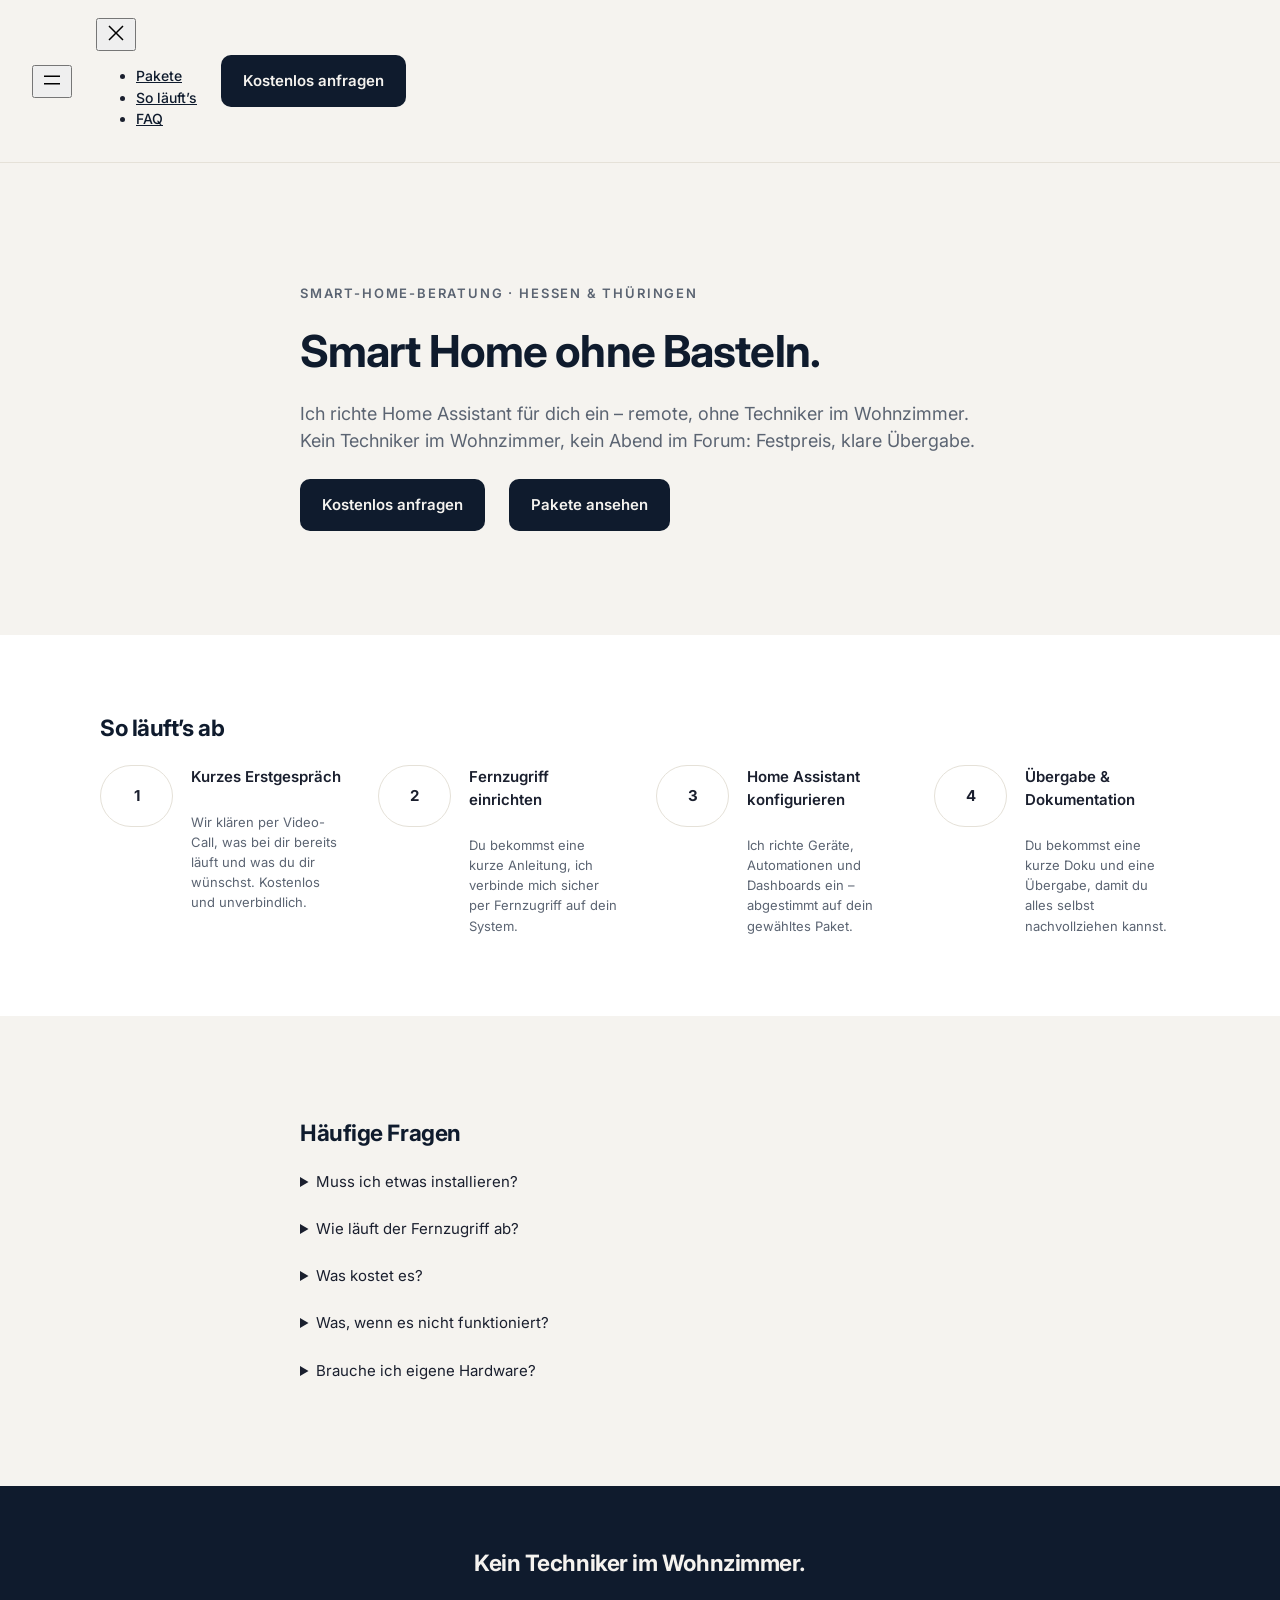
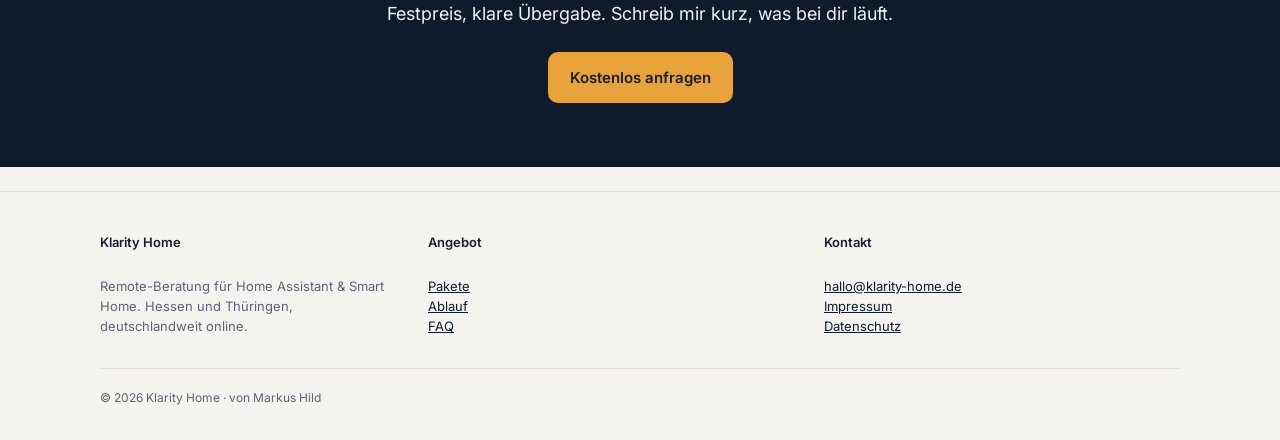
==== commit 9b73174f: "Auto-export WordPress 2026-09-03 21:14:06" ====
--- a/public/index.html
+++ b/public/index.html
@@ -1,20 +1,53 @@
 <!DOCTYPE html>
 <html lang="de-DE">
 <head>
-  <meta charset="UTF-8">
-  <meta name="viewport" content="width=device-width, initial-scale=1.0">
-  <meta name="description" content="HILD.VISION – Naturfotografie von Markus Hild, Bad Hersfeld">
-  <title>Hild.Vision &#8211; Natur · Ungeschönt</title>
+	<meta charset="UTF-8" />
+	<meta name="viewport" content="width=device-width, initial-scale=1" />
 <meta name='robots' content='max-image-preview:large' />
 	<style>img:is([sizes="auto" i], [sizes^="auto," i]) { contain-intrinsic-size: 3000px 1500px }</style>
-	<link rel='dns-prefetch' href='http://fonts.googleapis.com/' />
-<link rel="alternate" type="application/rss+xml" title="Hild.Vision &raquo; Feed" href="wordpress/feed/index.html" />
-<link rel="alternate" type="application/rss+xml" title="Hild.Vision &raquo; Kommentar-Feed" href="wordpress/comments/feed/index.html" />
+	<title>Hild.Vision &#8211; Natur · Ungeschönt</title>
+<link rel='dns-prefetch' href='http://fonts.googleapis.com/' />
+<link rel="alternate" type="application/rss+xml" title="Hild.Vision &raquo; Feed" href="feed/index.html" />
+<link rel="alternate" type="application/rss+xml" title="Hild.Vision &raquo; Kommentar-Feed" href="comments/feed/index.html" />
 <script>
 window._wpemojiSettings = {"baseUrl":"https:\/\/s.w.org\/images\/core\/emoji\/16.0.1\/72x72\/","ext":".png","svgUrl":"https:\/\/s.w.org\/images\/core\/emoji\/16.0.1\/svg\/","svgExt":".svg","source":{"concatemoji":"http:\/\/192.168.1.183\/wordpress\/wp-includes\/js\/wp-emoji-release.min.js?ver=6.8.6"}};
 /*! This file is auto-generated */
 !function(s,n){var o,i,e;function c(e){try{var t={supportTests:e,timestamp:(new Date).valueOf()};sessionStorage.setItem(o,JSON.stringify(t))}catch(e){}}function p(e,t,n){e.clearRect(0,0,e.canvas.width,e.canvas.height),e.fillText(t,0,0);var t=new Uint32Array(e.getImageData(0,0,e.canvas.width,e.canvas.height).data),a=(e.clearRect(0,0,e.canvas.width,e.canvas.height),e.fillText(n,0,0),new Uint32Array(e.getImageData(0,0,e.canvas.width,e.canvas.height).data));return t.every(function(e,t){return e===a[t]})}function u(e,t){e.clearRect(0,0,e.canvas.width,e.canvas.height),e.fillText(t,0,0);for(var n=e.getImageData(16,16,1,1),a=0;a<n.data.length;a++)if(0!==n.data[a])return!1;return!0}function f(e,t,n,a){switch(t){case"flag":return n(e,"\ud83c\udff3\ufe0f\u200d\u26a7\ufe0f","\ud83c\udff3\ufe0f\u200b\u26a7\ufe0f")?!1:!n(e,"\ud83c\udde8\ud83c\uddf6","\ud83c\udde8\u200b\ud83c\uddf6")&&!n(e,"\ud83c\udff4\udb40\udc67\udb40\udc62\udb40\udc65\udb40\udc6e\udb40\udc67\udb40\udc7f","\ud83c\udff4\u200b\udb40\udc67\u200b\udb40\udc62\u200b\udb40\udc65\u200b\udb40\udc6e\u200b\udb40\udc67\u200b\udb40\udc7f");case"emoji":return!a(e,"\ud83e\udedf")}return!1}function g(e,t,n,a){var r="undefined"!=typeof WorkerGlobalScope&&self instanceof WorkerGlobalScope?new OffscreenCanvas(300,150):s.createElement("canvas"),o=r.getContext("2d",{willReadFrequently:!0}),i=(o.textBaseline="top",o.font="600 32px Arial",{});return e.forEach(function(e){i[e]=t(o,e,n,a)}),i}function t(e){var t=s.createElement("script");t.src=e,t.defer=!0,s.head.appendChild(t)}"undefined"!=typeof Promise&&(o="wpEmojiSettingsSupports",i=["flag","emoji"],n.supports={everything:!0,everythingExceptFlag:!0},e=new Promise(function(e){s.addEventListener("DOMContentLoaded",e,{once:!0})}),new Promise(function(t){var n=function(){try{var e=JSON.parse(sessionStorage.getItem(o));if("object"==typeof e&&"number"==typeof e.timestamp&&(new Date).valueOf()<e.timestamp+604800&&"object"==typeof e.supportTests)return e.supportTests}catch(e){}return null}();if(!n){if("undefined"!=typeof Worker&&"undefined"!=typeof OffscreenCanvas&&"undefined"!=typeof URL&&URL.createObjectURL&&"undefined"!=typeof Blob)try{var e="postMessage("+g.toString()+"("+[JSON.stringify(i),f.toString(),p.toString(),u.toString()].join(",")+"));",a=new Blob([e],{type:"text/javascript"}),r=new Worker(URL.createObjectURL(a),{name:"wpTestEmojiSupports"});return void(r.onmessage=function(e){c(n=e.data),r.terminate(),t(n)})}catch(e){}c(n=g(i,f,p,u))}t(n)}).then(function(e){for(var t in e)n.supports[t]=e[t],n.supports.everything=n.supports.everything&&n.supports[t],"flag"!==t&&(n.supports.everythingExceptFlag=n.supports.everythingExceptFlag&&n.supports[t]);n.supports.everythingExceptFlag=n.supports.everythingExceptFlag&&!n.supports.flag,n.DOMReady=!1,n.readyCallback=function(){n.DOMReady=!0}}).then(function(){return e}).then(function(){var e;n.supports.everything||(n.readyCallback(),(e=n.source||{}).concatemoji?t(e.concatemoji):e.wpemoji&&e.twemoji&&(t(e.twemoji),t(e.wpemoji)))}))}((window,document),window._wpemojiSettings);
 </script>
+<style id='wp-block-site-logo-inline-css'>
+.wp-block-site-logo{box-sizing:border-box;line-height:0}.wp-block-site-logo a{display:inline-block;line-height:0}.wp-block-site-logo.is-default-size img{height:auto;width:120px}.wp-block-site-logo img{height:auto;max-width:100%}.wp-block-site-logo a,.wp-block-site-logo img{border-radius:inherit}.wp-block-site-logo.aligncenter{margin-left:auto;margin-right:auto;text-align:center}:root :where(.wp-block-site-logo.is-style-rounded){border-radius:9999px}
+</style>
+<style id='wp-block-navigation-link-inline-css'>
+.wp-block-navigation .wp-block-navigation-item__label{overflow-wrap:break-word}.wp-block-navigation .wp-block-navigation-item__description{display:none}.link-ui-tools{border-top:1px solid #f0f0f0;padding:8px}.link-ui-block-inserter{padding-top:8px}.link-ui-block-inserter__back{margin-left:8px;text-transform:uppercase}
+</style>
+<link rel='stylesheet' id='wp-block-navigation-css' href='wp-includes/blocks/navigation/style.min.css?ver=6.8.6' media='all' />
+<style id='wp-block-button-inline-css'>
+.wp-block-button__link{align-content:center;box-sizing:border-box;cursor:pointer;display:inline-block;height:100%;text-align:center;word-break:break-word}.wp-block-button__link.aligncenter{text-align:center}.wp-block-button__link.alignright{text-align:right}:where(.wp-block-button__link){border-radius:9999px;box-shadow:none;padding:calc(.667em + 2px) calc(1.333em + 2px);text-decoration:none}.wp-block-button[style*=text-decoration] .wp-block-button__link{text-decoration:inherit}.wp-block-buttons>.wp-block-button.has-custom-width{max-width:none}.wp-block-buttons>.wp-block-button.has-custom-width .wp-block-button__link{width:100%}.wp-block-buttons>.wp-block-button.has-custom-font-size .wp-block-button__link{font-size:inherit}.wp-block-buttons>.wp-block-button.wp-block-button__width-25{width:calc(25% - var(--wp--style--block-gap, .5em)*.75)}.wp-block-buttons>.wp-block-button.wp-block-button__width-50{width:calc(50% - var(--wp--style--block-gap, .5em)*.5)}.wp-block-buttons>.wp-block-button.wp-block-button__width-75{width:calc(75% - var(--wp--style--block-gap, .5em)*.25)}.wp-block-buttons>.wp-block-button.wp-block-button__width-100{flex-basis:100%;width:100%}.wp-block-buttons.is-vertical>.wp-block-button.wp-block-button__width-25{width:25%}.wp-block-buttons.is-vertical>.wp-block-button.wp-block-button__width-50{width:50%}.wp-block-buttons.is-vertical>.wp-block-button.wp-block-button__width-75{width:75%}.wp-block-button.is-style-squared,.wp-block-button__link.wp-block-button.is-style-squared{border-radius:0}.wp-block-button.no-border-radius,.wp-block-button__link.no-border-radius{border-radius:0!important}:root :where(.wp-block-button .wp-block-button__link.is-style-outline),:root :where(.wp-block-button.is-style-outline>.wp-block-button__link){border:2px solid;padding:.667em 1.333em}:root :where(.wp-block-button .wp-block-button__link.is-style-outline:not(.has-text-color)),:root :where(.wp-block-button.is-style-outline>.wp-block-button__link:not(.has-text-color)){color:currentColor}:root :where(.wp-block-button .wp-block-button__link.is-style-outline:not(.has-background)),:root :where(.wp-block-button.is-style-outline>.wp-block-button__link:not(.has-background)){background-color:initial;background-image:none}
+</style>
+<style id='wp-block-buttons-inline-css'>
+.wp-block-buttons{box-sizing:border-box}.wp-block-buttons.is-vertical{flex-direction:column}.wp-block-buttons.is-vertical>.wp-block-button:last-child{margin-bottom:0}.wp-block-buttons>.wp-block-button{display:inline-block;margin:0}.wp-block-buttons.is-content-justification-left{justify-content:flex-start}.wp-block-buttons.is-content-justification-left.is-vertical{align-items:flex-start}.wp-block-buttons.is-content-justification-center{justify-content:center}.wp-block-buttons.is-content-justification-center.is-vertical{align-items:center}.wp-block-buttons.is-content-justification-right{justify-content:flex-end}.wp-block-buttons.is-content-justification-right.is-vertical{align-items:flex-end}.wp-block-buttons.is-content-justification-space-between{justify-content:space-between}.wp-block-buttons.aligncenter{text-align:center}.wp-block-buttons:not(.is-content-justification-space-between,.is-content-justification-right,.is-content-justification-left,.is-content-justification-center) .wp-block-button.aligncenter{margin-left:auto;margin-right:auto;width:100%}.wp-block-buttons[style*=text-decoration] .wp-block-button,.wp-block-buttons[style*=text-decoration] .wp-block-button__link{text-decoration:inherit}.wp-block-buttons.has-custom-font-size .wp-block-button__link{font-size:inherit}.wp-block-buttons .wp-block-button__link{width:100%}.wp-block-button.aligncenter{text-align:center}
+</style>
+<style id='wp-block-group-inline-css'>
+.wp-block-group{box-sizing:border-box}:where(.wp-block-group.wp-block-group-is-layout-constrained){position:relative}
+</style>
+<style id='wp-block-group-theme-inline-css'>
+:where(.wp-block-group.has-background){padding:1.25em 2.375em}
+</style>
+<style id='wp-block-template-part-theme-inline-css'>
+:root :where(.wp-block-template-part.has-background){margin-bottom:0;margin-top:0;padding:1.25em 2.375em}
+</style>
+<style id='wp-block-paragraph-inline-css'>
+.is-small-text{font-size:.875em}.is-regular-text{font-size:1em}.is-large-text{font-size:2.25em}.is-larger-text{font-size:3em}.has-drop-cap:not(:focus):first-letter{float:left;font-size:8.4em;font-style:normal;font-weight:100;line-height:.68;margin:.05em .1em 0 0;text-transform:uppercase}body.rtl .has-drop-cap:not(:focus):first-letter{float:none;margin-left:.1em}p.has-drop-cap.has-background{overflow:hidden}:root :where(p.has-background){padding:1.25em 2.375em}:where(p.has-text-color:not(.has-link-color)) a{color:inherit}p.has-text-align-left[style*="writing-mode:vertical-lr"],p.has-text-align-right[style*="writing-mode:vertical-rl"]{rotate:180deg}
+</style>
+<style id='wp-block-heading-inline-css'>
+h1.has-background,h2.has-background,h3.has-background,h4.has-background,h5.has-background,h6.has-background{padding:1.25em 2.375em}h1.has-text-align-left[style*=writing-mode]:where([style*=vertical-lr]),h1.has-text-align-right[style*=writing-mode]:where([style*=vertical-rl]),h2.has-text-align-left[style*=writing-mode]:where([style*=vertical-lr]),h2.has-text-align-right[style*=writing-mode]:where([style*=vertical-rl]),h3.has-text-align-left[style*=writing-mode]:where([style*=vertical-lr]),h3.has-text-align-right[style*=writing-mode]:where([style*=vertical-rl]),h4.has-text-align-left[style*=writing-mode]:where([style*=vertical-lr]),h4.has-text-align-right[style*=writing-mode]:where([style*=vertical-rl]),h5.has-text-align-left[style*=writing-mode]:where([style*=vertical-lr]),h5.has-text-align-right[style*=writing-mode]:where([style*=vertical-rl]),h6.has-text-align-left[style*=writing-mode]:where([style*=vertical-lr]),h6.has-text-align-right[style*=writing-mode]:where([style*=vertical-rl]){rotate:180deg}
+</style>
+<style id='wp-block-columns-inline-css'>
+.wp-block-columns{align-items:normal!important;box-sizing:border-box;display:flex;flex-wrap:wrap!important}@media (min-width:782px){.wp-block-columns{flex-wrap:nowrap!important}}.wp-block-columns.are-vertically-aligned-top{align-items:flex-start}.wp-block-columns.are-vertically-aligned-center{align-items:center}.wp-block-columns.are-vertically-aligned-bottom{align-items:flex-end}@media (max-width:781px){.wp-block-columns:not(.is-not-stacked-on-mobile)>.wp-block-column{flex-basis:100%!important}}@media (min-width:782px){.wp-block-columns:not(.is-not-stacked-on-mobile)>.wp-block-column{flex-basis:0;flex-grow:1}.wp-block-columns:not(.is-not-stacked-on-mobile)>.wp-block-column[style*=flex-basis]{flex-grow:0}}.wp-block-columns.is-not-stacked-on-mobile{flex-wrap:nowrap!important}.wp-block-columns.is-not-stacked-on-mobile>.wp-block-column{flex-basis:0;flex-grow:1}.wp-block-columns.is-not-stacked-on-mobile>.wp-block-column[style*=flex-basis]{flex-grow:0}:where(.wp-block-columns){margin-bottom:1.75em}:where(.wp-block-columns.has-background){padding:1.25em 2.375em}.wp-block-column{flex-grow:1;min-width:0;overflow-wrap:break-word;word-break:break-word}.wp-block-column.is-vertically-aligned-top{align-self:flex-start}.wp-block-column.is-vertically-aligned-center{align-self:center}.wp-block-column.is-vertically-aligned-bottom{align-self:flex-end}.wp-block-column.is-vertically-aligned-stretch{align-self:stretch}.wp-block-column.is-vertically-aligned-bottom,.wp-block-column.is-vertically-aligned-center,.wp-block-column.is-vertically-aligned-top{width:100%}
+</style>
+<style id='wp-block-details-inline-css'>
+.wp-block-details{box-sizing:border-box}.wp-block-details summary{cursor:pointer}
+</style>
 <style id='wp-emoji-styles-inline-css'>
 
 	img.wp-smiley, img.emoji {
@@ -29,268 +62,440 @@
 		padding: 0 !important;
 	}
 </style>
-<link rel='stylesheet' id='wp-block-library-css' href='wordpress/wp-includes/css/dist/block-library/style.min.css@ver=6.8.6.css' media='all' />
-<style id='classic-theme-styles-inline-css'>
-/*! This file is auto-generated */
-.wp-block-button__link{color:#fff;background-color:#32373c;border-radius:9999px;box-shadow:none;text-decoration:none;padding:calc(.667em + 2px) calc(1.333em + 2px);font-size:1.125em}.wp-block-file__button{background:#32373c;color:#fff;text-decoration:none}
-</style>
-<style id='safe-svg-svg-icon-style-inline-css'>
-.safe-svg-cover{text-align:center}.safe-svg-cover .safe-svg-inside{display:inline-block;max-width:100%}.safe-svg-cover svg{fill:currentColor;height:100%;max-height:100%;max-width:100%;width:100%}
-
+<style id='wp-block-library-inline-css'>
+:root{--wp-admin-theme-color:#007cba;--wp-admin-theme-color--rgb:0,124,186;--wp-admin-theme-color-darker-10:#006ba1;--wp-admin-theme-color-darker-10--rgb:0,107,161;--wp-admin-theme-color-darker-20:#005a87;--wp-admin-theme-color-darker-20--rgb:0,90,135;--wp-admin-border-width-focus:2px;--wp-block-synced-color:#7a00df;--wp-block-synced-color--rgb:122,0,223;--wp-bound-block-color:var(--wp-block-synced-color)}@media (min-resolution:192dpi){:root{--wp-admin-border-width-focus:1.5px}}.wp-element-button{cursor:pointer}:root{--wp--preset--font-size--normal:16px;--wp--preset--font-size--huge:42px}:root .has-very-light-gray-background-color{background-color:#eee}:root .has-very-dark-gray-background-color{background-color:#313131}:root .has-very-light-gray-color{color:#eee}:root .has-very-dark-gray-color{color:#313131}:root .has-vivid-green-cyan-to-vivid-cyan-blue-gradient-background{background:linear-gradient(135deg,#00d084,#0693e3)}:root .has-purple-crush-gradient-background{background:linear-gradient(135deg,#34e2e4,#4721fb 50%,#ab1dfe)}:root .has-hazy-dawn-gradient-background{background:linear-gradient(135deg,#faaca8,#dad0ec)}:root .has-subdued-olive-gradient-background{background:linear-gradient(135deg,#fafae1,#67a671)}:root .has-atomic-cream-gradient-background{background:linear-gradient(135deg,#fdd79a,#004a59)}:root .has-nightshade-gradient-background{background:linear-gradient(135deg,#330968,#31cdcf)}:root .has-midnight-gradient-background{background:linear-gradient(135deg,#020381,#2874fc)}.has-regular-font-size{font-size:1em}.has-larger-font-size{font-size:2.625em}.has-normal-font-size{font-size:var(--wp--preset--font-size--normal)}.has-huge-font-size{font-size:var(--wp--preset--font-size--huge)}.has-text-align-center{text-align:center}.has-text-align-left{text-align:left}.has-text-align-right{text-align:right}#end-resizable-editor-section{display:none}.aligncenter{clear:both}.items-justified-left{justify-content:flex-start}.items-justified-center{justify-content:center}.items-justified-right{justify-content:flex-end}.items-justified-space-between{justify-content:space-between}.screen-reader-text{border:0;clip-path:inset(50%);height:1px;margin:-1px;overflow:hidden;padding:0;position:absolute;width:1px;word-wrap:normal!important}.screen-reader-text:focus{background-color:#ddd;clip-path:none;color:#444;display:block;font-size:1em;height:auto;left:5px;line-height:normal;padding:15px 23px 14px;text-decoration:none;top:5px;width:auto;z-index:100000}html :where(.has-border-color){border-style:solid}html :where([style*=border-top-color]){border-top-style:solid}html :where([style*=border-right-color]){border-right-style:solid}html :where([style*=border-bottom-color]){border-bottom-style:solid}html :where([style*=border-left-color]){border-left-style:solid}html :where([style*=border-width]){border-style:solid}html :where([style*=border-top-width]){border-top-style:solid}html :where([style*=border-right-width]){border-right-style:solid}html :where([style*=border-bottom-width]){border-bottom-style:solid}html :where([style*=border-left-width]){border-left-style:solid}html :where(img[class*=wp-image-]){height:auto;max-width:100%}:where(figure){margin:0 0 1em}html :where(.is-position-sticky){--wp-admin--admin-bar--position-offset:var(--wp-admin--admin-bar--height,0px)}@media screen and (max-width:600px){html :where(.is-position-sticky){--wp-admin--admin-bar--position-offset:0px}}
 </style>
 <style id='global-styles-inline-css'>
-:root{--wp--preset--aspect-ratio--square: 1;--wp--preset--aspect-ratio--4-3: 4/3;--wp--preset--aspect-ratio--3-4: 3/4;--wp--preset--aspect-ratio--3-2: 3/2;--wp--preset--aspect-ratio--2-3: 2/3;--wp--preset--aspect-ratio--16-9: 16/9;--wp--preset--aspect-ratio--9-16: 9/16;--wp--preset--color--black: #000000;--wp--preset--color--cyan-bluish-gray: #abb8c3;--wp--preset--color--white: #ffffff;--wp--preset--color--pale-pink: #f78da7;--wp--preset--color--vivid-red: #cf2e2e;--wp--preset--color--luminous-vivid-orange: #ff6900;--wp--preset--color--luminous-vivid-amber: #fcb900;--wp--preset--color--light-green-cyan: #7bdcb5;--wp--preset--color--vivid-green-cyan: #00d084;--wp--preset--color--pale-cyan-blue: #8ed1fc;--wp--preset--color--vivid-cyan-blue: #0693e3;--wp--preset--color--vivid-purple: #9b51e0;--wp--preset--color--accent-1: #E9B44C;--wp--preset--color--accent-2: #0F8B8D;--wp--preset--color--headings: #162521;--wp--preset--color--sitetext: #707070;--wp--preset--color--sitebg: #FFFFFF;--wp--preset--gradient--vivid-cyan-blue-to-vivid-purple: linear-gradient(135deg,rgba(6,147,227,1) 0%,rgb(155,81,224) 100%);--wp--preset--gradient--light-green-cyan-to-vivid-green-cyan: linear-gradient(135deg,rgb(122,220,180) 0%,rgb(0,208,130) 100%);--wp--preset--gradient--luminous-vivid-amber-to-luminous-vivid-orange: linear-gradient(135deg,rgba(252,185,0,1) 0%,rgba(255,105,0,1) 100%);--wp--preset--gradient--luminous-vivid-orange-to-vivid-red: linear-gradient(135deg,rgba(255,105,0,1) 0%,rgb(207,46,46) 100%);--wp--preset--gradient--very-light-gray-to-cyan-bluish-gray: linear-gradient(135deg,rgb(238,238,238) 0%,rgb(169,184,195) 100%);--wp--preset--gradient--cool-to-warm-spectrum: linear-gradient(135deg,rgb(74,234,220) 0%,rgb(151,120,209) 20%,rgb(207,42,186) 40%,rgb(238,44,130) 60%,rgb(251,105,98) 80%,rgb(254,248,76) 100%);--wp--preset--gradient--blush-light-purple: linear-gradient(135deg,rgb(255,206,236) 0%,rgb(152,150,240) 100%);--wp--preset--gradient--blush-bordeaux: linear-gradient(135deg,rgb(254,205,165) 0%,rgb(254,45,45) 50%,rgb(107,0,62) 100%);--wp--preset--gradient--luminous-dusk: linear-gradient(135deg,rgb(255,203,112) 0%,rgb(199,81,192) 50%,rgb(65,88,208) 100%);--wp--preset--gradient--pale-ocean: linear-gradient(135deg,rgb(255,245,203) 0%,rgb(182,227,212) 50%,rgb(51,167,181) 100%);--wp--preset--gradient--electric-grass: linear-gradient(135deg,rgb(202,248,128) 0%,rgb(113,206,126) 100%);--wp--preset--gradient--midnight: linear-gradient(135deg,rgb(2,3,129) 0%,rgb(40,116,252) 100%);--wp--preset--font-size--small: 10px;--wp--preset--font-size--medium: 20px;--wp--preset--font-size--large: 25px;--wp--preset--font-size--x-large: 42px;--wp--preset--font-size--normal: 16px;--wp--preset--font-size--larger: 40px;--wp--preset--spacing--20: 0.44rem;--wp--preset--spacing--30: 0.67rem;--wp--preset--spacing--40: 1rem;--wp--preset--spacing--50: 1.5rem;--wp--preset--spacing--60: 2.25rem;--wp--preset--spacing--70: 3.38rem;--wp--preset--spacing--80: 5.06rem;--wp--preset--shadow--natural: 6px 6px 9px rgba(0, 0, 0, 0.2);--wp--preset--shadow--deep: 12px 12px 50px rgba(0, 0, 0, 0.4);--wp--preset--shadow--sharp: 6px 6px 0px rgba(0, 0, 0, 0.2);--wp--preset--shadow--outlined: 6px 6px 0px -3px rgba(255, 255, 255, 1), 6px 6px rgba(0, 0, 0, 1);--wp--preset--shadow--crisp: 6px 6px 0px rgba(0, 0, 0, 1);}:where(.is-layout-flex){gap: 0.5em;}:where(.is-layout-grid){gap: 0.5em;}body .is-layout-flex{display: flex;}.is-layout-flex{flex-wrap: wrap;align-items: center;}.is-layout-flex > :is(*, div){margin: 0;}body .is-layout-grid{display: grid;}.is-layout-grid > :is(*, div){margin: 0;}:where(.wp-block-columns.is-layout-flex){gap: 2em;}:where(.wp-block-columns.is-layout-grid){gap: 2em;}:where(.wp-block-post-template.is-layout-flex){gap: 1.25em;}:where(.wp-block-post-template.is-layout-grid){gap: 1.25em;}.has-black-color{color: var(--wp--preset--color--black) !important;}.has-cyan-bluish-gray-color{color: var(--wp--preset--color--cyan-bluish-gray) !important;}.has-white-color{color: var(--wp--preset--color--white) !important;}.has-pale-pink-color{color: var(--wp--preset--color--pale-pink) !important;}.has-vivid-red-color{color: var(--wp--preset--color--vivid-red) !important;}.has-luminous-vivid-orange-color{color: var(--wp--preset--color--luminous-vivid-orange) !important;}.has-luminous-vivid-amber-color{color: var(--wp--preset--color--luminous-vivid-amber) !important;}.has-light-green-cyan-color{color: var(--wp--preset--color--light-green-cyan) !important;}.has-vivid-green-cyan-color{color: var(--wp--preset--color--vivid-green-cyan) !important;}.has-pale-cyan-blue-color{color: var(--wp--preset--color--pale-cyan-blue) !important;}.has-vivid-cyan-blue-color{color: var(--wp--preset--color--vivid-cyan-blue) !important;}.has-vivid-purple-color{color: var(--wp--preset--color--vivid-purple) !important;}.has-black-background-color{background-color: var(--wp--preset--color--black) !important;}.has-cyan-bluish-gray-background-color{background-color: var(--wp--preset--color--cyan-bluish-gray) !important;}.has-white-background-color{background-color: var(--wp--preset--color--white) !important;}.has-pale-pink-background-color{background-color: var(--wp--preset--color--pale-pink) !important;}.has-vivid-red-background-color{background-color: var(--wp--preset--color--vivid-red) !important;}.has-luminous-vivid-orange-background-color{background-color: var(--wp--preset--color--luminous-vivid-orange) !important;}.has-luminous-vivid-amber-background-color{background-color: var(--wp--preset--color--luminous-vivid-amber) !important;}.has-light-green-cyan-background-color{background-color: var(--wp--preset--color--light-green-cyan) !important;}.has-vivid-green-cyan-background-color{background-color: var(--wp--preset--color--vivid-green-cyan) !important;}.has-pale-cyan-blue-background-color{background-color: var(--wp--preset--color--pale-cyan-blue) !important;}.has-vivid-cyan-blue-background-color{background-color: var(--wp--preset--color--vivid-cyan-blue) !important;}.has-vivid-purple-background-color{background-color: var(--wp--preset--color--vivid-purple) !important;}.has-black-border-color{border-color: var(--wp--preset--color--black) !important;}.has-cyan-bluish-gray-border-color{border-color: var(--wp--preset--color--cyan-bluish-gray) !important;}.has-white-border-color{border-color: var(--wp--preset--color--white) !important;}.has-pale-pink-border-color{border-color: var(--wp--preset--color--pale-pink) !important;}.has-vivid-red-border-color{border-color: var(--wp--preset--color--vivid-red) !important;}.has-luminous-vivid-orange-border-color{border-color: var(--wp--preset--color--luminous-vivid-orange) !important;}.has-luminous-vivid-amber-border-color{border-color: var(--wp--preset--color--luminous-vivid-amber) !important;}.has-light-green-cyan-border-color{border-color: var(--wp--preset--color--light-green-cyan) !important;}.has-vivid-green-cyan-border-color{border-color: var(--wp--preset--color--vivid-green-cyan) !important;}.has-pale-cyan-blue-border-color{border-color: var(--wp--preset--color--pale-cyan-blue) !important;}.has-vivid-cyan-blue-border-color{border-color: var(--wp--preset--color--vivid-cyan-blue) !important;}.has-vivid-purple-border-color{border-color: var(--wp--preset--color--vivid-purple) !important;}.has-vivid-cyan-blue-to-vivid-purple-gradient-background{background: var(--wp--preset--gradient--vivid-cyan-blue-to-vivid-purple) !important;}.has-light-green-cyan-to-vivid-green-cyan-gradient-background{background: var(--wp--preset--gradient--light-green-cyan-to-vivid-green-cyan) !important;}.has-luminous-vivid-amber-to-luminous-vivid-orange-gradient-background{background: var(--wp--preset--gradient--luminous-vivid-amber-to-luminous-vivid-orange) !important;}.has-luminous-vivid-orange-to-vivid-red-gradient-background{background: var(--wp--preset--gradient--luminous-vivid-orange-to-vivid-red) !important;}.has-very-light-gray-to-cyan-bluish-gray-gradient-background{background: var(--wp--preset--gradient--very-light-gray-to-cyan-bluish-gray) !important;}.has-cool-to-warm-spectrum-gradient-background{background: var(--wp--preset--gradient--cool-to-warm-spectrum) !important;}.has-blush-light-purple-gradient-background{background: var(--wp--preset--gradient--blush-light-purple) !important;}.has-blush-bordeaux-gradient-background{background: var(--wp--preset--gradient--blush-bordeaux) !important;}.has-luminous-dusk-gradient-background{background: var(--wp--preset--gradient--luminous-dusk) !important;}.has-pale-ocean-gradient-background{background: var(--wp--preset--gradient--pale-ocean) !important;}.has-electric-grass-gradient-background{background: var(--wp--preset--gradient--electric-grass) !important;}.has-midnight-gradient-background{background: var(--wp--preset--gradient--midnight) !important;}.has-small-font-size{font-size: var(--wp--preset--font-size--small) !important;}.has-medium-font-size{font-size: var(--wp--preset--font-size--medium) !important;}.has-large-font-size{font-size: var(--wp--preset--font-size--large) !important;}.has-x-large-font-size{font-size: var(--wp--preset--font-size--x-large) !important;}
-:where(.wp-block-post-template.is-layout-flex){gap: 1.25em;}:where(.wp-block-post-template.is-layout-grid){gap: 1.25em;}
-:where(.wp-block-columns.is-layout-flex){gap: 2em;}:where(.wp-block-columns.is-layout-grid){gap: 2em;}
-:root :where(.wp-block-pullquote){font-size: 1.5em;line-height: 1.6;}
-</style>
-<link rel='stylesheet' id='contact-form-7-css' href='wordpress/wp-content/plugins/contact-form-7/includes/css/styles.css@ver=6.1.7.css' media='all' />
-<link rel='stylesheet' id='parent-style-css' href='wordpress/wp-content/themes/bravada/style.css@ver=6.8.6.css' media='all' />
-<link rel='stylesheet' id='hildvision-style-css' href='wordpress/wp-content/themes/hildvision/style.css@ver=1.0.0.css' media='all' />
-<link rel='stylesheet' id='hildvision-fonts-css' href='https://fonts.googleapis.com/css2?family=Cormorant+Garamond:wght@300;400;600&#038;family=Inter:wght@200;300;400;600&#038;display=swap' media='all' />
-<link rel='stylesheet' id='bravada-themefonts-css' href='wordpress/wp-content/themes/bravada/resources/fonts/fontfaces.css@ver=1.0.6.1.css' media='all' />
-<link rel='stylesheet' id='bravada-googlefonts-css' href='http://fonts.googleapis.com/css?family=Muli%3A%7CPlayfair+Display%3A%7CMuli%3A100%2C200%2C300%2C400%2C500%2C600%2C700%2C800%2C900%7CPlayfair+Display%3A700&amp;ver=1.0.6.1' media='all' />
-<link rel='stylesheet' id='bravada-main-css' href='wordpress/wp-content/themes/hildvision/style.css@ver=1.0.6.1.css' media='all' />
-<style id='bravada-main-inline-css'>
- body:not(.bravada-landing-page) #container, #colophon-inside, .footer-inside, #breadcrumbs-container-inside { margin: 0 auto; max-width: 1240px; } body:not(.bravada-landing-page) #container { max-width: calc( 1240px - 4em ); } #primary { width: 320px; } #secondary { width: 320px; } #container.one-column .main { width: 100%; } #container.two-columns-right #secondary { float: right; } #container.two-columns-right .main, .two-columns-right #breadcrumbs { width: calc( 100% - 320px ); float: left; } #container.two-columns-left #primary { float: left; } #container.two-columns-left .main, .two-columns-left #breadcrumbs { width: calc( 100% - 320px ); float: right; } #container.three-columns-right #primary, #container.three-columns-left #primary, #container.three-columns-sided #primary { float: left; } #container.three-columns-right #secondary, #container.three-columns-left #secondary, #container.three-columns-sided #secondary { float: left; } #container.three-columns-right #primary, #container.three-columns-left #secondary { margin-left: 0%; margin-right: 0%; } #container.three-columns-right .main, .three-columns-right #breadcrumbs { width: calc( 100% - 640px ); float: left; } #container.three-columns-left .main, .three-columns-left #breadcrumbs { width: calc( 100% - 640px ); float: right; } #container.three-columns-sided #secondary { float: right; } #container.three-columns-sided .main, .three-columns-sided #breadcrumbs { width: calc( 100% - 640px ); float: right; } .three-columns-sided #breadcrumbs { margin: 0 calc( 0% + 320px ) 0 -1920px; } html { font-family: Muli; font-size: 16px; font-weight: 400; line-height: 1.8; ; } #site-title { font-family: Playfair Display; font-size: 1.3em; font-weight: 700; } #site-text { ; } nav#mobile-menu #mobile-nav a { font-family: Playfair Display; font-size: 2.5em; font-weight: 700; font-size: clamp(1.3rem, 5vw, 2.5em); ; } nav#mobile-menu #mobile-nav ul.sub-menu a { font-size: clamp(1.1rem, 4vw, 2em); } nav#mobile-menu input[type=search] { font-family: Playfair Display; } .widget-title, #comments-title, #reply-title, .related-posts .related-main-title, .main .author-info .page-title { font-family: Playfair Display; font-size: 1.2em; font-weight: 700; line-height: 2; margin-bottom: 0.5em; ; } .widget-title::after, #comments-title::after, #reply-title::after, .related-posts .related-main-title::after { margin-bottom: 0.5em; } .widget-container { font-family: Muli; font-size: 1em; font-weight: 400; } .widget-container ul li { line-height: 1.8; ; } .entry-title, .main .page-title { font-family: Playfair Display; font-size: 1.7em; font-weight: 700; ; } body:not(.single) .entry-meta > span { font-family: Muli; font-size: 1em; font-weight: 300; ; } /* single post titles/metas */ #header-page-title .entry-title, .singular-title, .lp-staticslider .staticslider-caption-title, .seriousslider-theme .seriousslider-caption-title { font-family: Playfair Display; font-size: 5em; font-weight: 700; font-size: clamp(2.5em, 5vw, 5em ); line-height: 1.3; ; } .single .entry-meta > span { font-family: Muli; font-size: 1.1em; font-weight: 300; ; } h1 { font-size: 2.33em; } h2 { font-size: 2.06em; } h3 { font-size: 1.79em; } h4 { font-size: 1.52em; } h5 { font-size: 1.25em; } h6 { font-size: 0.98em; } h1, h2, h3, h4 { font-family: Playfair Display; font-weight: 700; ; } .entry-content h1, .entry-summary h1, .entry-content h2, .entry-summary h2, .entry-content h3, .entry-summary h3, .entry-content h4, .entry-summary h4, .entry-content h5, .entry-summary h5, .entry-content h6, .entry-summary h6 { line-height: 1.2; margin-bottom: 0.5em; } .lp-section-header .lp-section-desc, .lp-box-title, .lp-tt-title, #nav-fixed a + a, #nav-below span, .lp-blocks.lp-blocks1 .lp-block .lp-block-readmore { font-family: Playfair Display; } .lp-section-header .lp-section-title { font-family: Muli; } blockquote cite { font-family: Muli; } body { color: #707070; background-color: #F3F7F6; } .lp-staticslider .staticslider-caption-text a { color: #FFFFFF; } #site-header-main, .menu-search-animated .searchform input[type="search"], #access .menu-search-animated .searchform, .site-header-bottom-fixed, .bravada-over-menu .site-header-bottom.header-fixed .site-header-bottom-fixed { background-color: #FFFFFF; } .bravada-over-menu .site-header-bottom-fixed { background: transparent; } .bravada-over-menu .header-fixed.site-header-bottom #site-title a, .bravada-over-menu .header-fixed.site-header-bottom #site-description { color: #E9B44C; } .bravada-over-menu #site-title a, .bravada-over-menu #site-description, .bravada-over-menu #access > div > ul > li, .bravada-over-menu #access > div > ul > li > a, .bravada-over-menu .site-header-bottom:not(.header-fixed) #nav-toggle, #breadcrumbs-container span, #breadcrumbs-container a, #breadcrumbs-container i { color: #FFFFFF; } #bmobile #site-title a { color: #E9B44C; } #site-title a::before { background: #E9B44C; } body:not(.bravada-over-menu) .site-header-bottom #site-title a::before, .bravada-over-menu .header-fixed.site-header-bottom #site-title a::before { background: #0F8B8D; } body:not(.bravada-over-menu) .site-header-bottom #site-title a:hover { background: #E9B44C; } #site-title a:hover::before { background: #0F8B8D; } #access > div > ul > li, #access > div > ul > li > a, .bravada-over-menu .header-fixed.site-header-bottom #access > div > ul > li:not([class*='current']), .bravada-over-menu .header-fixed.site-header-bottom #access > div > ul > li:not([class*='current']) > a { color: #444444; } .hamburger span { background-color: #444444; } #mobile-menu, nav#mobile-menu #mobile-nav a { color: #FFFFFF; } nav#mobile-menu #mobile-nav > li.current_page_item > a, nav#mobile-menu #mobile-nav > li.current-menu-item > a, nav#mobile-menu #mobile-nav > li.current_page_ancestor > a, nav#mobile-menu #mobile-nav > li.current-menu-ancestor > a, nav#mobile-menu #mobile-nav a:hover { color: #E9B44C; } nav#mobile-menu { color: #FFFFFF; background-color: #066664; } #mobile-nav .searchform input[type="search"] { border-color: #FFFFFF; } .burgermenu-active.bravada-over-menu .site-header-bottom.header-fixed .site-header-bottom-fixed { background-color: transparent; } .burgermenu-active.bravada-over-menu .site-header-bottom .hamburger span { background-color: #FFFFFF; } .bravada-over-menu:not(.burgermenu-active) .site-header-bottom:not(.header-fixed) .hamburger span { background-color: #FFFFFF; } .bravada-over-menu .header-fixed.site-header-bottom .side-section-element.widget_cryout_socials a:hover::before, .side-section-element.widget_cryout_socials a:hover::before { color: #FFFFFF; } #access ul.sub-menu li a, #access ul.children li a, .topmenu ul li a { color: #FFFFFF; } #access ul.sub-menu li a, #access ul.children li a { background-color: #066664; } #access ul.sub-menu li a:hover, #access ul.children li a:hover { color: #E9B44C; } #access > div > ul > li.current_page_item > a, #access > div > ul > li.current-menu-item > a, #access > div > ul > li.current_page_ancestor > a, #access > div > ul > li.current-menu-ancestor > a, .bravada-over-menu .header-fixed.site-header-bottom #access > div > ul > li > a { color: #e9b44c; } #access ul.children > li.current_page_item > a, #access ul.sub-menu > li.current-menu-item > a, #access ul.children > li.current_page_ancestor > a, #access ul.sub-menu > li.current-menu-ancestor > a { opacity: 0.95; } #access > div > ul ul > li a:not(:only-child)::after { border-left-color: #066664; } #access > div > ul > li > ul::before { border-bottom-color: #066664; } #access ul li.special1 > a { background-color: #f0f0f0; } #access ul li.special2 > a { background-color: #444444; color: #FFFFFF; } #access ul li.accent1 > a { background-color: #E9B44C; color: #FFFFFF; } #access ul li.accent2 > a { background-color: #0F8B8D; color: #FFFFFF; } #access ul li.accent1 > a:hover, #access ul li.accent2 > a:hover { color: #FFFFFF; } #access > div > ul > li.accent1 > a > span::before, #access > div > ul > li.accent2 > a > span::before { background-color: #FFFFFF; } article.hentry, body:not(.blog):not(.page-template-template-blog):not(.archive):not(.search) #container:not(.bravada-landing-page) .main, body.bravada-boxed-layout:not(.bravada-landing-page) #container { background-color: #FFFFFF; } .pagination span { color: #0F8B8D; } .pagination a:hover { background-color: #E9B44C; color: #FFFFFF; } #header-overlay, .lp-staticslider::after, .seriousslider-theme::after { background-color: #08415c; background: -webkit-linear-gradient( 90deg, #08415c 0%, #1c110a 100%); background: linear-gradient( 180deg, #08415c 0%, #1c110a 100%); opacity: 0.6; } #header-page-title #header-page-title-inside, #header-page-title .entry-title, #header-page-title .entry-meta span, #header-page-title .entry-meta a, #header-page-title .entry-meta time, #header-page-title .entry-meta .icon-metas::before, #header-page-title .byline, #header-page-title #breadcrumbs-nav, .lp-staticslider .staticslider-caption-inside, .seriousslider-theme .seriousslider-caption-inside { color: #FFFFFF; } #colophon, #footer { background-color: #1e3231; color: #DBDBDB; } .post-thumbnail-container .featured-image-overlay::before { background-color: #E9B44C; background: -webkit-gradient(linear, left top, left bottom, from(#E9B44C), to(#0F8B8D)); background: linear-gradient(to bottom, #E9B44C, #0F8B8D); } .post-thumbnail-container .featured-image-overlay::after { background-color: #E9B44C; background: -webkit-gradient(linear, left top, left bottom, from(#E9B44C), to(#0F8B8D)); background: linear-gradient(to bottom, #0F8B8D, #E9B44C); } .main #content-masonry .post-thumbnail-container:hover + .entry-after-image .entry-title a { color: #E9B44C; } @media (max-width: 720px) { .bravada-magazine-one .main #content-masonry .post-thumbnail-container + .entry-after-image { background-color: #FFFFFF; } } .entry-title a:active, .entry-title a:hover { color: #E9B44C; } span.entry-format { color: #E9B44C; } .main #content-masonry .format-link .entry-content a { background-color: #E9B44C; color: #FFFFFF; } .main #content-masonry .format-link::after { color: #FFFFFF; } .cryout article.hentry.format-image, .cryout article.hentry.format-audio, .cryout article.hentry.format-video { background-color: #ffffff; } .format-aside, .format-quote { border-color: #eeeeee; } .single .author-info { border-color: #eeeeee; } .entry-content h5, .entry-content h6, .lp-text-content h5, .lp-text-content h6 { color: #0F8B8D; } .entry-content blockquote::before, .entry-content blockquote::after { color: rgba(112,112,112,0.2); } .entry-content h1, .entry-content h2, .entry-content h3, .entry-content h4, .lp-text-content h1, .lp-text-content h2, .lp-text-content h3, .lp-text-content h4 { color: #162521; } .entry-title, .page-title { color: #162521; } a { color: #E9B44C; } a:hover, .widget-area a, .entry-meta span a:hover, .comments-link a { color: #0F8B8D; } .comments-link a:hover, .widget-area a:hover { color: #E9B44C; } .socials a::before, .socials a:hover::before { color: #E9B44C; } .socials a::after, .socials a:hover::after { color: #0F8B8D; } .bravada-normalizedtags #content .tagcloud a { color: #FFFFFF; background-color: #E9B44C; } .bravada-normalizedtags #content .tagcloud a:hover { background-color: #0F8B8D; } #nav-fixed i { background-color: #dbdbdb; } #nav-fixed .nav-next:hover i, #nav-fixed .nav-previous:hover i { background-color: #0F8B8D; } #nav-fixed a:hover + a, #nav-fixed a + a:hover { background-color: rgba(15,139,141,1); } #nav-fixed i, #nav-fixed span { color: #FFFFFF; } a#toTop::before { color: #E9B44C; } a#toTop::after { color: #0F8B8D; } @media (max-width: 800px) { .cryout #footer-bottom .footer-inside { padding-top: 2.5em; } .cryout .footer-inside a#toTop { background-color: #E9B44C; color: #F3F7F6; } .cryout .footer-inside a#toTop:hover { opacity: 0.8;} } .entry-meta .icon-metas:before { color: #b5b5b5; } #site-title span a::before { width: calc(100% - 1.2em); } .bravada-caption-one .main .wp-caption .wp-caption-text { border-bottom-color: #eeeeee; } .bravada-caption-two .main .wp-caption .wp-caption-text { background-color: #f5f5f5; } .bravada-image-one .entry-content img[class*="align"], .bravada-image-one .entry-summary img[class*="align"], .bravada-image-two .entry-content img[class*='align'], .bravada-image-two .entry-summary img[class*='align'] { border-color: #eeeeee; } .bravada-image-five .entry-content img[class*='align'], .bravada-image-five .entry-summary img[class*='align'] { border-color: #E9B44C; } .entry-summary .excerpt-fade { background-image: linear-gradient(to left, #FFFFFF, transparent); } /* diffs */ span.edit-link a.post-edit-link, span.edit-link a.post-edit-link:hover, span.edit-link .icon-edit:before { color: #707070; } .searchform { border-color: #ebebeb; } .entry-meta span, .entry-meta a, .entry-utility span, .entry-utility a, .entry-meta time, #breadcrumbs-nav { color: #a7a7a7; } .main #content-masonry .post-thumbnail-container span.bl_categ, .main #content-masonry .post-thumbnail-container .comments-link { background-color: #FFFFFF; } .footermenu ul li span.sep { color: #E9B44C; } .entry-meta a::after, .entry-utility a::after { background: #0F8B8D; } #header-page-title .category-metas a { color: #E9B44C; } .entry-meta .author:hover .avatar { border-color: #E9B44C; } .animated-title span.cry-single.animated-letter, .animated-title span.cry-double.animated-letter { color: #E9B44C; } span.entry-sticky { color: #0F8B8D; } #commentform { } code, #nav-below .nav-previous a::before, #nav-below .nav-next a::before { background-color: #eeeeee; } #nav-below .nav-previous::after, #nav-below .nav-next::after { background-color: #E9B44C; } pre, .comment-author { border-color: #eeeeee; } .commentlist .comment-area, .commentlist .pingback { border-color: #f3f3f3; } .commentlist img.avatar { background-color: #FFFFFF; } .comment-meta a { color: #bfbfbf; } .commentlist .reply a, .commentlist .author-name, .commentlist .author-name a { background-color: #E9B44C; color: #FFFFFF; } .commentlist .reply a:hover { background-color: #0F8B8D; } select, input[type], textarea { color: #707070; background-color: #f5f5f5; } .sidey select { background-color: #FFFFFF; } .searchform .searchsubmit { background: #E9B44C; } .searchform:hover .searchsubmit { background: #0F8B8D; } .searchform input[type="search"], .searchform input[type="search"]:hover, .searchform input[type="search"]:focus { background-color: #FFFFFF; } input[type]:hover, textarea:hover, select:hover, input[type]:focus, textarea:focus, select:focus { border-color: #dcdcdc; } button, input[type="button"], input[type="submit"], input[type="reset"] { background-color: #E9B44C; color: #FFFFFF; } button:hover, input[type="button"]:hover, input[type="submit"]:hover, input[type="reset"]:hover { background-color: #0F8B8D; } .comment-form-author input, .comment-form-email input, .comment-form-url input, .comment-form-comment textarea { background-color: #f0f0f0; } .comment-form-author input:hover, .comment-form-email input:hover, .comment-form-url input:hover, .comment-form-comment textarea:hover, .comment-form-author input:focus, .comment-form-email input:focus, .comment-form-url input:focus, .comment-form-comment textarea:focus { background-color: #E9B44C; color: #FFFFFF; } .comment-form-author, .comment-form-email { border-color: #FFFFFF; } hr { background-color: #f0f0f0; } .cryout-preloader-inside .bounce1 { background-color: #E9B44C; } .cryout-preloader-inside .bounce2 { background-color: #0F8B8D; } .page-header.pad-container { background-color: #FFFFFF; } /* gutenberg */ .wp-block-image.alignwide { margin-left: calc( ( 0% + 4em ) * -1 ); margin-right: calc( ( 0% + 4em ) * -1 ); } .wp-block-image.alignwide img { width: calc( 100% + 8em ); max-width: calc( 100% + 8em ); } .has-accent-1-color, .has-accent-1-color:hover { color: #E9B44C; } .has-accent-2-color, .has-accent-2-color:hover { color: #0F8B8D; } .has-headings-color, .has-headings-color:hover { color: #162521; } .has-sitetext-color, .has-sitetext-color:hover { color: #707070; } .has-sitebg-color, .has-sitebg-color:hover { color: #FFFFFF; } .has-accent-1-background-color { background-color: #E9B44C; } .has-accent-2-background-color { background-color: #0F8B8D; } .has-headings-background-color { background-color: #162521; } .has-sitetext-background-color { background-color: #707070; } .has-sitebg-background-color { background-color: #FFFFFF; } .has-small-font-size { font-size: 13px; } .has-regular-font-size { font-size: 16px; } .has-large-font-size { font-size: 19px; } .has-larger-font-size { font-size: 23px; } .has-huge-font-size { font-size: 23px; } /* woocommerce */ .woocommerce-thumbnail-container .woocommerce-buttons-container a, .woocommerce-page #respond input#submit.alt, .woocommerce a.button.alt, .woocommerce-page button.button.alt, .woocommerce input.button.alt, .woocommerce #respond input#submit, .woocommerce a.button, .woocommerce button.button, .woocommerce input.button { } .woocommerce ul.products li.product .woocommerce-loop-category__title, .woocommerce ul.products li.product .woocommerce-loop-product__title, .woocommerce ul.products li.product h3, .woocommerce div.product .product_title, .woocommerce .woocommerce-tabs h2 { font-family: Muli; } .woocommerce ul.products li.product .woocommerce-loop-category__title, .woocommerce ul.products li.product .woocommerce-loop-product__title, .woocommerce ul.products li.product h3, .woocommerce .star-rating { color: #0F8B8D; } .woocommerce #respond input#submit, .woocommerce a.button, .woocommerce button.button, .woocommerce input.button { background-color: #E9B44C; color: #FFFFFF; line-height: 1.8; } .woocommerce #respond input#submit:hover, .woocommerce a.button:hover, .woocommerce button.button:hover, .woocommerce input.button:hover { background-color: #0f8b8d; color: #FFFFFF; } .woocommerce-page #respond input#submit.alt, .woocommerce a.button.alt, .woocommerce-page button.button.alt, .woocommerce input.button.alt { color: #E9B44C; line-height: 1.8; } .woocommerce-page #respond input#submit.alt::after, .woocommerce a.button.alt::after, .woocommerce-page button.button.alt::after, .woocommerce input.button.alt::after { content: ""; position: absolute; left: 0; top: 0; width: 100%; height: 100%; outline: 2px solid; -webkit-transition: .3s ease all; transition: .3s ease all; } .woocommerce-page #respond input#submit.alt:hover::after, .woocommerce a.button.alt:hover::after, .woocommerce-page button.button.alt:hover::after, .woocommerce input.button.alt:hover::after { opacity: 0; -webkit-transform: scale(1.2, 1.4); transform: scale(1.2, 1.4); } .woocommerce-page #respond input#submit.alt:hover, .woocommerce a.button.alt:hover, .woocommerce-page button.button.alt:hover, .woocommerce input.button.alt:hover { color: #0F8B8D; } .woocommerce div.product .woocommerce-tabs ul.tabs li.active { border-bottom-color: #FFFFFF; } .woocommerce #respond input#submit.alt.disabled, .woocommerce #respond input#submit.alt.disabled:hover, .woocommerce #respond input#submit.alt:disabled, .woocommerce #respond input#submit.alt:disabled:hover, .woocommerce #respond input#submit.alt[disabled]:disabled, .woocommerce #respond input#submit.alt[disabled]:disabled:hover, .woocommerce a.button.alt.disabled, .woocommerce a.button.alt.disabled:hover, .woocommerce a.button.alt:disabled, .woocommerce a.button.alt:disabled:hover, .woocommerce a.button.alt[disabled]:disabled, .woocommerce a.button.alt[disabled]:disabled:hover, .woocommerce button.button.alt.disabled, .woocommerce button.button.alt.disabled:hover, .woocommerce button.button.alt:disabled, .woocommerce button.button.alt:disabled:hover, .woocommerce button.button.alt[disabled]:disabled, .woocommerce button.button.alt[disabled]:disabled:hover, .woocommerce input.button.alt.disabled, .woocommerce input.button.alt.disabled:hover, .woocommerce input.button.alt:disabled, .woocommerce input.button.alt:disabled:hover, .woocommerce input.button.alt[disabled]:disabled, .woocommerce input.button.alt[disabled]:disabled:hover { background-color: #0F8B8D; color: #fff; } .woocommerce div.product .product_title, .woocommerce ul.products li.product .price, .woocommerce div.product p.price, .woocommerce div.product span.price { color: #0f8b8d} .woocommerce .quantity .qty { background-color: #eeeeee; } .woocommerce-checkout #payment { background: #f5f5f5; } .woocommerce .widget_price_filter .ui-slider .ui-slider-handle { background: #0f8b8d; } .woocommerce div.product .products > h2, .woocommerce .cart-collaterals h2 { font-family: Playfair Display; font-size: 1.2em; font-weight: 700; line-height: 2; ; } .woocommerce div.product .products > h2::after, .woocommerce .cart-collaterals h2::after { background-color: #E9B44C ; } .main .entry-content, .main .entry-summary { text-align: inherit; } .main p, .main ul, .main ol, .main dd, .main pre, .main hr { margin-bottom: 1em; } .main .entry-content p { text-indent: 0em; } .main a.post-featured-image { background-position: center center; } #header-widget-area { width: 33%; right: 10px; } .bravada-stripped-table .main thead th, .bravada-bordered-table .main thead th, .bravada-stripped-table .main td, .bravada-stripped-table .main th, .bravada-bordered-table .main th, .bravada-bordered-table .main td { border-color: #e9e9e9; } .bravada-clean-table .main th, .bravada-stripped-table .main tr:nth-child(even) td, .bravada-stripped-table .main tr:nth-child(even) th { background-color: #f8f8f8; } .bravada-cropped-featured .main .post-thumbnail-container { height: 300px; } .bravada-responsive-featured .main .post-thumbnail-container { max-height: 300px; height: auto; } article.hentry .article-inner, #content-masonry article.hentry .article-inner { padding: 0%; } .site-header-bottom { height:75px; } .site-header-bottom .site-header-inside { height:75px; } .menu-search-animated, .menu-burger, #sheader-container, .identity, #nav-toggle { height: 75px; line-height: 75px; } #access div > ul > li > a, #access ul li[class*="icon"]::before { line-height:75px; } nav#mobile-menu { padding-top: 85px; } body.admin-bar nav#mobile-menu { padding-top: 117px; } #branding { height: 75px; } .bravada-responsive-headerimage #masthead #header-image-main-inside { max-height: 1080px; } .bravada-cropped-headerimage #masthead #header-image-main-inside { height: 1080px; } #header-widget-area { top: 85px; } .bravada-landing-page .lp-blocks-inside, .bravada-landing-page .lp-boxes-inside, .bravada-landing-page .lp-text-inside, .bravada-landing-page .lp-posts-inside, .bravada-landing-page .lp-page-inside, .bravada-landing-page .lp-section-header, .bravada-landing-page .content-widget { max-width: 1240px; } @media (min-width: 960px) { .bravada-landing-page .lp-blocks.lp-blocks1 .lp-blocks-inside { max-width: calc(1240px - 5em); background-color: #FFFFFF; } } #header-page-title #header-page-title-inside, .lp-staticslider .staticslider-caption, .seriousslider.seriousslider-theme .seriousslider-caption { max-width: 1240px; max-width: 85%; padding-top: 85px; } @media (max-width: 1024px) { #header-page-title #header-page-title-inside, .lp-staticslider .staticslider-caption, .seriousslider.seriousslider-theme .seriousslider-caption { max-width: 100%; } } .bravada-landing-page .content-widget { margin: 0 auto; } a.staticslider-button, .seriousslider-theme .seriousslider-caption-buttons a { background-color: #E9B44C; } a.staticslider-button:hover, .seriousslider-theme .seriousslider-caption-buttons a:hover { background-color: #0F8B8D; } .widget-title, #comments-title, #reply-title, .related-posts .related-main-title, .main .page-title, #nav-below em, .lp-text .lp-text-title, .lp-boxes-animated .lp-box-title { background-image: linear-gradient(to bottom, rgba(233,180,76,0.4) 0%, rgba(233,180,76,0.4) 100%); } .lp-blocks { background-color: #F9F7F5; } .lp-boxes { background-color: #F8F8F8; } .lp-boxes .lp-boxes-inside::before { background-color: #E9B44C ; } .lp-boxes ~ .lp-boxes .lp-boxes-inside::before { background-color: #0F8B8D ; } .lp-boxes ~ .lp-boxes ~ .lp-boxes .lp-boxes-inside::before { background-color: #E9B44C ; } .lp-text { background-color: #EEEBE9; } #lp-posts, #lp-page { background-color: #F3F7F6; } .lp-block { background-color: #FFFFFF; } .lp-block i[class^="blicon"]::before { color: #0F8B8D; } .lp-block .lp-block-title, .lp-text .lp-text-title { color: #162521; } .lp-block .lp-block-title::after { background-color: #E9B44C; } .lp-blocks1 .lp-block i[class^="blicon"] +i[class^="blicon"]::before { color: #0F8B8D; } .lp-block-readmore { color: #c0c0c0; } .lp-block-readmore:hover { color: #E9B44C; } .lp-text-title { color: #0F8B8D; } .lp-text-inside .lp-text-background { background-color: #FFFFFF; } .lp-boxes .lp-box { background-color: #FFFFFF; } .lp-boxes-animated .box-overlay { background-color: #0F8B8D; } .lp-boxes-animated .lp-box-readmore { color: #E9B44C; } .lp-boxes-static .box-overlay { background-color: #E9B44C; } .lp-box-title { color: #162521; } .lp-box-title:hover { color: #E9B44C; } .lp-boxes-1 .lp-box .lp-box-image { height: 250px; } #cryout_ajax_more_trigger, .lp-port-readmore { color: #0F8B8D; } .lpbox-rnd1 { background-color: #c1c1c1; } .lpbox-rnd2 { background-color: #bcbcbc; } .lpbox-rnd3 { background-color: #b7b7b7; } .lpbox-rnd4 { background-color: #b2b2b2; } .lpbox-rnd5 { background-color: #adadad; } .lpbox-rnd6 { background-color: #a8a8a8; } .lpbox-rnd7 { background-color: #a3a3a3; } .lpbox-rnd8 { background-color: #9e9e9e; } 
-</style>
-<link rel='stylesheet' id='cryout-serious-slider-style-css' href='wordpress/wp-content/plugins/cryout-serious-slider/resources/style.css@ver=1.4.1.css' media='all' />
-<script src="wordpress/wp-includes/js/jquery/jquery.min.js@ver=3.7.1" id="jquery-core-js"></script>
-<script src="wordpress/wp-includes/js/jquery/jquery-migrate.min.js@ver=3.4.1" id="jquery-migrate-js"></script>
-<!--[if lt IE 9]>
-<script src="http://192.168.1.183/wordpress/wp-content/themes/bravada/resources/js/html5shiv.min.js?ver=1.0.6.1" id="bravada-html5shiv-js"></script>
-<![endif]-->
-<link rel="https://api.w.org/" href="wordpress/wp-json/index.html" /><link rel="alternate" title="JSON" type="application/json" href="wordpress/wp-json/wp/v2/pages/36" /><link rel="EditURI" type="application/rsd+xml" title="RSD" href="wordpress/xmlrpc.php@rsd" />
+:root{--wp--preset--aspect-ratio--square: 1;--wp--preset--aspect-ratio--4-3: 4/3;--wp--preset--aspect-ratio--3-4: 3/4;--wp--preset--aspect-ratio--3-2: 3/2;--wp--preset--aspect-ratio--2-3: 2/3;--wp--preset--aspect-ratio--16-9: 16/9;--wp--preset--aspect-ratio--9-16: 9/16;--wp--preset--color--black: #000000;--wp--preset--color--cyan-bluish-gray: #abb8c3;--wp--preset--color--white: #ffffff;--wp--preset--color--pale-pink: #f78da7;--wp--preset--color--vivid-red: #cf2e2e;--wp--preset--color--luminous-vivid-orange: #ff6900;--wp--preset--color--luminous-vivid-amber: #fcb900;--wp--preset--color--light-green-cyan: #7bdcb5;--wp--preset--color--vivid-green-cyan: #00d084;--wp--preset--color--pale-cyan-blue: #8ed1fc;--wp--preset--color--vivid-cyan-blue: #0693e3;--wp--preset--color--vivid-purple: #9b51e0;--wp--preset--color--ink: #0F1B2D;--wp--preset--color--ink-90: #1F2A3D;--wp--preset--color--text: #1A1F2E;--wp--preset--color--muted: #5B6472;--wp--preset--color--line: #E5E1D8;--wp--preset--color--paper: #FFFFFF;--wp--preset--color--cream: #F5F3EF;--wp--preset--color--cream-dark: #EDE9E0;--wp--preset--color--amber: #E8A33D;--wp--preset--color--amber-dark: #C88729;--wp--preset--color--ok: #2E7D5B;--wp--preset--color--warn: #B8532E;--wp--preset--gradient--vivid-cyan-blue-to-vivid-purple: linear-gradient(135deg,rgba(6,147,227,1) 0%,rgb(155,81,224) 100%);--wp--preset--gradient--light-green-cyan-to-vivid-green-cyan: linear-gradient(135deg,rgb(122,220,180) 0%,rgb(0,208,130) 100%);--wp--preset--gradient--luminous-vivid-amber-to-luminous-vivid-orange: linear-gradient(135deg,rgba(252,185,0,1) 0%,rgba(255,105,0,1) 100%);--wp--preset--gradient--luminous-vivid-orange-to-vivid-red: linear-gradient(135deg,rgba(255,105,0,1) 0%,rgb(207,46,46) 100%);--wp--preset--gradient--very-light-gray-to-cyan-bluish-gray: linear-gradient(135deg,rgb(238,238,238) 0%,rgb(169,184,195) 100%);--wp--preset--gradient--cool-to-warm-spectrum: linear-gradient(135deg,rgb(74,234,220) 0%,rgb(151,120,209) 20%,rgb(207,42,186) 40%,rgb(238,44,130) 60%,rgb(251,105,98) 80%,rgb(254,248,76) 100%);--wp--preset--gradient--blush-light-purple: linear-gradient(135deg,rgb(255,206,236) 0%,rgb(152,150,240) 100%);--wp--preset--gradient--blush-bordeaux: linear-gradient(135deg,rgb(254,205,165) 0%,rgb(254,45,45) 50%,rgb(107,0,62) 100%);--wp--preset--gradient--luminous-dusk: linear-gradient(135deg,rgb(255,203,112) 0%,rgb(199,81,192) 50%,rgb(65,88,208) 100%);--wp--preset--gradient--pale-ocean: linear-gradient(135deg,rgb(255,245,203) 0%,rgb(182,227,212) 50%,rgb(51,167,181) 100%);--wp--preset--gradient--electric-grass: linear-gradient(135deg,rgb(202,248,128) 0%,rgb(113,206,126) 100%);--wp--preset--gradient--midnight: linear-gradient(135deg,rgb(2,3,129) 0%,rgb(40,116,252) 100%);--wp--preset--font-size--small: 13px;--wp--preset--font-size--medium: 20px;--wp--preset--font-size--large: 36px;--wp--preset--font-size--x-large: 42px;--wp--preset--font-size--micro: 12px;--wp--preset--font-size--body: 15px;--wp--preset--font-size--body-lg: 18px;--wp--preset--font-size--h-2: 24px;--wp--preset--font-size--h-1: 34px;--wp--preset--font-size--display: 44px;--wp--preset--font-family--inter: "Inter", -apple-system, BlinkMacSystemFont, "Helvetica Neue", Arial, sans-serif;--wp--preset--font-family--jetbrains-mono: "JetBrains Mono", ui-monospace, SFMono-Regular, Menlo, monospace;--wp--preset--spacing--20: 0.44rem;--wp--preset--spacing--30: 0.67rem;--wp--preset--spacing--40: 1rem;--wp--preset--spacing--50: 1.5rem;--wp--preset--spacing--60: 2.25rem;--wp--preset--spacing--70: 3.38rem;--wp--preset--spacing--80: 5.06rem;--wp--preset--spacing--1: 4px;--wp--preset--spacing--2: 8px;--wp--preset--spacing--3: 12px;--wp--preset--spacing--4: 16px;--wp--preset--spacing--5: 20px;--wp--preset--spacing--6: 24px;--wp--preset--spacing--8: 32px;--wp--preset--spacing--10: 40px;--wp--preset--spacing--12: 48px;--wp--preset--spacing--14: 56px;--wp--preset--spacing--16: 64px;--wp--preset--spacing--24: 96px;--wp--preset--shadow--natural: 6px 6px 9px rgba(0, 0, 0, 0.2);--wp--preset--shadow--deep: 12px 12px 50px rgba(0, 0, 0, 0.4);--wp--preset--shadow--sharp: 6px 6px 0px rgba(0, 0, 0, 0.2);--wp--preset--shadow--outlined: 6px 6px 0px -3px rgba(255, 255, 255, 1), 6px 6px rgba(0, 0, 0, 1);--wp--preset--shadow--crisp: 6px 6px 0px rgba(0, 0, 0, 1);}:root { --wp--style--global--content-size: 680px;--wp--style--global--wide-size: 1080px; }:where(body) { margin: 0; }.wp-site-blocks > .alignleft { float: left; margin-right: 2em; }.wp-site-blocks > .alignright { float: right; margin-left: 2em; }.wp-site-blocks > .aligncenter { justify-content: center; margin-left: auto; margin-right: auto; }:where(.wp-site-blocks) > * { margin-block-start: 24px; margin-block-end: 0; }:where(.wp-site-blocks) > :first-child { margin-block-start: 0; }:where(.wp-site-blocks) > :last-child { margin-block-end: 0; }:root { --wp--style--block-gap: 24px; }:root :where(.is-layout-flow) > :first-child{margin-block-start: 0;}:root :where(.is-layout-flow) > :last-child{margin-block-end: 0;}:root :where(.is-layout-flow) > *{margin-block-start: 24px;margin-block-end: 0;}:root :where(.is-layout-constrained) > :first-child{margin-block-start: 0;}:root :where(.is-layout-constrained) > :last-child{margin-block-end: 0;}:root :where(.is-layout-constrained) > *{margin-block-start: 24px;margin-block-end: 0;}:root :where(.is-layout-flex){gap: 24px;}:root :where(.is-layout-grid){gap: 24px;}.is-layout-flow > .alignleft{float: left;margin-inline-start: 0;margin-inline-end: 2em;}.is-layout-flow > .alignright{float: right;margin-inline-start: 2em;margin-inline-end: 0;}.is-layout-flow > .aligncenter{margin-left: auto !important;margin-right: auto !important;}.is-layout-constrained > .alignleft{float: left;margin-inline-start: 0;margin-inline-end: 2em;}.is-layout-constrained > .alignright{float: right;margin-inline-start: 2em;margin-inline-end: 0;}.is-layout-constrained > .aligncenter{margin-left: auto !important;margin-right: auto !important;}.is-layout-constrained > :where(:not(.alignleft):not(.alignright):not(.alignfull)){max-width: var(--wp--style--global--content-size);margin-left: auto !important;margin-right: auto !important;}.is-layout-constrained > .alignwide{max-width: var(--wp--style--global--wide-size);}body .is-layout-flex{display: flex;}.is-layout-flex{flex-wrap: wrap;align-items: center;}.is-layout-flex > :is(*, div){margin: 0;}body .is-layout-grid{display: grid;}.is-layout-grid > :is(*, div){margin: 0;}body{background-color: var(--wp--preset--color--cream);color: var(--wp--preset--color--text);font-family: var(--wp--preset--font-family--inter);font-size: var(--wp--preset--font-size--body);line-height: 1.55;padding-top: 0px;padding-right: 0px;padding-bottom: 0px;padding-left: 0px;}a:where(:not(.wp-element-button)){color: var(--wp--preset--color--ink);text-decoration: underline;}:root :where(a:where(:not(.wp-element-button)):hover){color: var(--wp--preset--color--amber-dark);text-decoration: underline;}h1, h2, h3, h4, h5, h6{color: var(--wp--preset--color--ink);font-weight: 700;letter-spacing: -0.02em;line-height: 1.15;}:root :where(.wp-element-button, .wp-block-button__link){background-color: var(--wp--preset--color--ink);border-radius: 10px;border-width: 0;color: var(--wp--preset--color--cream);font-family: inherit;font-size: 15px;font-weight: 600;line-height: inherit;padding-top: 14px;padding-right: 22px;padding-bottom: 14px;padding-left: 22px;text-decoration: none;}.has-black-color{color: var(--wp--preset--color--black) !important;}.has-cyan-bluish-gray-color{color: var(--wp--preset--color--cyan-bluish-gray) !important;}.has-white-color{color: var(--wp--preset--color--white) !important;}.has-pale-pink-color{color: var(--wp--preset--color--pale-pink) !important;}.has-vivid-red-color{color: var(--wp--preset--color--vivid-red) !important;}.has-luminous-vivid-orange-color{color: var(--wp--preset--color--luminous-vivid-orange) !important;}.has-luminous-vivid-amber-color{color: var(--wp--preset--color--luminous-vivid-amber) !important;}.has-light-green-cyan-color{color: var(--wp--preset--color--light-green-cyan) !important;}.has-vivid-green-cyan-color{color: var(--wp--preset--color--vivid-green-cyan) !important;}.has-pale-cyan-blue-color{color: var(--wp--preset--color--pale-cyan-blue) !important;}.has-vivid-cyan-blue-color{color: var(--wp--preset--color--vivid-cyan-blue) !important;}.has-vivid-purple-color{color: var(--wp--preset--color--vivid-purple) !important;}.has-ink-color{color: var(--wp--preset--color--ink) !important;}.has-ink-90-color{color: var(--wp--preset--color--ink-90) !important;}.has-text-color{color: var(--wp--preset--color--text) !important;}.has-muted-color{color: var(--wp--preset--color--muted) !important;}.has-line-color{color: var(--wp--preset--color--line) !important;}.has-paper-color{color: var(--wp--preset--color--paper) !important;}.has-cream-color{color: var(--wp--preset--color--cream) !important;}.has-cream-dark-color{color: var(--wp--preset--color--cream-dark) !important;}.has-amber-color{color: var(--wp--preset--color--amber) !important;}.has-amber-dark-color{color: var(--wp--preset--color--amber-dark) !important;}.has-ok-color{color: var(--wp--preset--color--ok) !important;}.has-warn-color{color: var(--wp--preset--color--warn) !important;}.has-black-background-color{background-color: var(--wp--preset--color--black) !important;}.has-cyan-bluish-gray-background-color{background-color: var(--wp--preset--color--cyan-bluish-gray) !important;}.has-white-background-color{background-color: var(--wp--preset--color--white) !important;}.has-pale-pink-background-color{background-color: var(--wp--preset--color--pale-pink) !important;}.has-vivid-red-background-color{background-color: var(--wp--preset--color--vivid-red) !important;}.has-luminous-vivid-orange-background-color{background-color: var(--wp--preset--color--luminous-vivid-orange) !important;}.has-luminous-vivid-amber-background-color{background-color: var(--wp--preset--color--luminous-vivid-amber) !important;}.has-light-green-cyan-background-color{background-color: var(--wp--preset--color--light-green-cyan) !important;}.has-vivid-green-cyan-background-color{background-color: var(--wp--preset--color--vivid-green-cyan) !important;}.has-pale-cyan-blue-background-color{background-color: var(--wp--preset--color--pale-cyan-blue) !important;}.has-vivid-cyan-blue-background-color{background-color: var(--wp--preset--color--vivid-cyan-blue) !important;}.has-vivid-purple-background-color{background-color: var(--wp--preset--color--vivid-purple) !important;}.has-ink-background-color{background-color: var(--wp--preset--color--ink) !important;}.has-ink-90-background-color{background-color: var(--wp--preset--color--ink-90) !important;}.has-text-background-color{background-color: var(--wp--preset--color--text) !important;}.has-muted-background-color{background-color: var(--wp--preset--color--muted) !important;}.has-line-background-color{background-color: var(--wp--preset--color--line) !important;}.has-paper-background-color{background-color: var(--wp--preset--color--paper) !important;}.has-cream-background-color{background-color: var(--wp--preset--color--cream) !important;}.has-cream-dark-background-color{background-color: var(--wp--preset--color--cream-dark) !important;}.has-amber-background-color{background-color: var(--wp--preset--color--amber) !important;}.has-amber-dark-background-color{background-color: var(--wp--preset--color--amber-dark) !important;}.has-ok-background-color{background-color: var(--wp--preset--color--ok) !important;}.has-warn-background-color{background-color: var(--wp--preset--color--warn) !important;}.has-black-border-color{border-color: var(--wp--preset--color--black) !important;}.has-cyan-bluish-gray-border-color{border-color: var(--wp--preset--color--cyan-bluish-gray) !important;}.has-white-border-color{border-color: var(--wp--preset--color--white) !important;}.has-pale-pink-border-color{border-color: var(--wp--preset--color--pale-pink) !important;}.has-vivid-red-border-color{border-color: var(--wp--preset--color--vivid-red) !important;}.has-luminous-vivid-orange-border-color{border-color: var(--wp--preset--color--luminous-vivid-orange) !important;}.has-luminous-vivid-amber-border-color{border-color: var(--wp--preset--color--luminous-vivid-amber) !important;}.has-light-green-cyan-border-color{border-color: var(--wp--preset--color--light-green-cyan) !important;}.has-vivid-green-cyan-border-color{border-color: var(--wp--preset--color--vivid-green-cyan) !important;}.has-pale-cyan-blue-border-color{border-color: var(--wp--preset--color--pale-cyan-blue) !important;}.has-vivid-cyan-blue-border-color{border-color: var(--wp--preset--color--vivid-cyan-blue) !important;}.has-vivid-purple-border-color{border-color: var(--wp--preset--color--vivid-purple) !important;}.has-ink-border-color{border-color: var(--wp--preset--color--ink) !important;}.has-ink-90-border-color{border-color: var(--wp--preset--color--ink-90) !important;}.has-text-border-color{border-color: var(--wp--preset--color--text) !important;}.has-muted-border-color{border-color: var(--wp--preset--color--muted) !important;}.has-line-border-color{border-color: var(--wp--preset--color--line) !important;}.has-paper-border-color{border-color: var(--wp--preset--color--paper) !important;}.has-cream-border-color{border-color: var(--wp--preset--color--cream) !important;}.has-cream-dark-border-color{border-color: var(--wp--preset--color--cream-dark) !important;}.has-amber-border-color{border-color: var(--wp--preset--color--amber) !important;}.has-amber-dark-border-color{border-color: var(--wp--preset--color--amber-dark) !important;}.has-ok-border-color{border-color: var(--wp--preset--color--ok) !important;}.has-warn-border-color{border-color: var(--wp--preset--color--warn) !important;}.has-vivid-cyan-blue-to-vivid-purple-gradient-background{background: var(--wp--preset--gradient--vivid-cyan-blue-to-vivid-purple) !important;}.has-light-green-cyan-to-vivid-green-cyan-gradient-background{background: var(--wp--preset--gradient--light-green-cyan-to-vivid-green-cyan) !important;}.has-luminous-vivid-amber-to-luminous-vivid-orange-gradient-background{background: var(--wp--preset--gradient--luminous-vivid-amber-to-luminous-vivid-orange) !important;}.has-luminous-vivid-orange-to-vivid-red-gradient-background{background: var(--wp--preset--gradient--luminous-vivid-orange-to-vivid-red) !important;}.has-very-light-gray-to-cyan-bluish-gray-gradient-background{background: var(--wp--preset--gradient--very-light-gray-to-cyan-bluish-gray) !important;}.has-cool-to-warm-spectrum-gradient-background{background: var(--wp--preset--gradient--cool-to-warm-spectrum) !important;}.has-blush-light-purple-gradient-background{background: var(--wp--preset--gradient--blush-light-purple) !important;}.has-blush-bordeaux-gradient-background{background: var(--wp--preset--gradient--blush-bordeaux) !important;}.has-luminous-dusk-gradient-background{background: var(--wp--preset--gradient--luminous-dusk) !important;}.has-pale-ocean-gradient-background{background: var(--wp--preset--gradient--pale-ocean) !important;}.has-electric-grass-gradient-background{background: var(--wp--preset--gradient--electric-grass) !important;}.has-midnight-gradient-background{background: var(--wp--preset--gradient--midnight) !important;}.has-small-font-size{font-size: var(--wp--preset--font-size--small) !important;}.has-medium-font-size{font-size: var(--wp--preset--font-size--medium) !important;}.has-large-font-size{font-size: var(--wp--preset--font-size--large) !important;}.has-x-large-font-size{font-size: var(--wp--preset--font-size--x-large) !important;}.has-micro-font-size{font-size: var(--wp--preset--font-size--micro) !important;}.has-body-font-size{font-size: var(--wp--preset--font-size--body) !important;}.has-body-lg-font-size{font-size: var(--wp--preset--font-size--body-lg) !important;}.has-h-2-font-size{font-size: var(--wp--preset--font-size--h-2) !important;}.has-h-1-font-size{font-size: var(--wp--preset--font-size--h-1) !important;}.has-display-font-size{font-size: var(--wp--preset--font-size--display) !important;}.has-inter-font-family{font-family: var(--wp--preset--font-family--inter) !important;}.has-jetbrains-mono-font-family{font-family: var(--wp--preset--font-family--jetbrains-mono) !important;}
+:root :where(.wp-block-navigation){font-size: 14px;font-weight: 500;}
+</style>
+<style id='core-block-supports-inline-css'>
+.wp-container-core-navigation-is-layout-d445cf74{justify-content:flex-end;}.wp-container-core-group-is-layout-6c531013{flex-wrap:nowrap;}.wp-container-core-group-is-layout-b9d487bb{flex-wrap:nowrap;justify-content:space-between;}.wp-container-core-group-is-layout-9eac2192 > :where(:not(.alignleft):not(.alignright):not(.alignfull)){max-width:680px;margin-left:auto !important;margin-right:auto !important;}.wp-container-core-group-is-layout-9eac2192 > .alignwide{max-width:680px;}.wp-container-core-group-is-layout-9eac2192 .alignfull{max-width:none;}.wp-container-core-group-is-layout-9eac2192 > .alignfull{margin-right:calc(32px * -1);margin-left:calc(32px * -1);}.wp-container-core-group-is-layout-d2196db8{justify-content:center;align-items:center;}.wp-container-core-group-is-layout-665f9cc3{flex-wrap:nowrap;gap:18px;align-items:flex-start;}.wp-container-core-columns-is-layout-e0dca8c8{flex-wrap:nowrap;gap:32px 32px;}.wp-container-core-group-is-layout-c27b6f3d > :where(:not(.alignleft):not(.alignright):not(.alignfull)){max-width:1080px;margin-left:auto !important;margin-right:auto !important;}.wp-container-core-group-is-layout-c27b6f3d > .alignwide{max-width:1080px;}.wp-container-core-group-is-layout-c27b6f3d .alignfull{max-width:none;}.wp-container-core-group-is-layout-c27b6f3d > .alignfull{margin-right:calc(32px * -1);margin-left:calc(32px * -1);}.wp-container-core-group-is-layout-34b5315a > :where(:not(.alignleft):not(.alignright):not(.alignfull)){max-width:680px;margin-left:auto !important;margin-right:auto !important;}.wp-container-core-group-is-layout-34b5315a > .alignwide{max-width:680px;}.wp-container-core-group-is-layout-34b5315a .alignfull{max-width:none;}.wp-container-core-group-is-layout-34b5315a > .alignfull{margin-right:calc(32px * -1);margin-left:calc(32px * -1);}.wp-container-core-buttons-is-layout-a89b3969{justify-content:center;}.wp-container-core-group-is-layout-1ed94c5b > :where(:not(.alignleft):not(.alignright):not(.alignfull)){max-width:680px;margin-left:auto !important;margin-right:auto !important;}.wp-container-core-group-is-layout-1ed94c5b > .alignwide{max-width:680px;}.wp-container-core-group-is-layout-1ed94c5b .alignfull{max-width:none;}.wp-container-core-group-is-layout-1ed94c5b > .alignfull{margin-right:calc(32px * -1);margin-left:calc(32px * -1);}.wp-container-core-columns-is-layout-19ae615e{flex-wrap:nowrap;gap:24px 40px;}.wp-container-core-group-is-layout-aed8dd97 > :where(:not(.alignleft):not(.alignright):not(.alignfull)){max-width:1080px;margin-left:auto !important;margin-right:auto !important;}.wp-container-core-group-is-layout-aed8dd97 > .alignwide{max-width:1080px;}.wp-container-core-group-is-layout-aed8dd97 .alignfull{max-width:none;}.wp-container-core-group-is-layout-aed8dd97 > .alignfull{margin-right:calc(32px * -1);margin-left:calc(32px * -1);}
+</style>
+<style id='wp-block-template-skip-link-inline-css'>
+
+		.skip-link.screen-reader-text {
+			border: 0;
+			clip-path: inset(50%);
+			height: 1px;
+			margin: -1px;
+			overflow: hidden;
+			padding: 0;
+			position: absolute !important;
+			width: 1px;
+			word-wrap: normal !important;
+		}
+
+		.skip-link.screen-reader-text:focus {
+			background-color: #eee;
+			clip-path: none;
+			color: #444;
+			display: block;
+			font-size: 1em;
+			height: auto;
+			left: 5px;
+			line-height: normal;
+			padding: 15px 23px 14px;
+			text-decoration: none;
+			top: 5px;
+			width: auto;
+			z-index: 100000;
+		}
+</style>
+<link rel='stylesheet' id='contact-form-7-css' href='wp-content/plugins/contact-form-7/includes/css/styles.css?ver=6.1.7' media='all' />
+<link rel='stylesheet' id='klarity-home-fonts-css' href='https://fonts.googleapis.com/css2?family=Inter:wght@400;500;600;700&#038;family=JetBrains+Mono:wght@400;500&#038;display=swap' media='all' />
+<link rel='stylesheet' id='klarity-home-style-css' href='wp-content/themes/klarity-home/style.css?ver=1.0.0' media='all' />
+<link rel='stylesheet' id='cryout-serious-slider-style-css' href='wp-content/plugins/cryout-serious-slider/resources/style.css?ver=1.4.1' media='all' />
+<script src="wp-includes/js/jquery/jquery.min.js?ver=3.7.1" id="jquery-core-js"></script>
+<script src="wp-includes/js/jquery/jquery-migrate.min.js?ver=3.4.1" id="jquery-migrate-js"></script>
+<link rel="https://api.w.org/" href="wp-json/index.html" /><link rel="alternate" title="JSON" type="application/json" href="wp-json/wp/v2/pages/36" /><link rel="EditURI" type="application/rsd+xml" title="RSD" href="xmlrpc.php?rsd" />
 <meta name="generator" content="WordPress 6.8.6" />
-<link rel="canonical" href="wordpress.html" />
-<link rel='shortlink' href='wordpress.html' />
-<link rel="alternate" title="oEmbed (JSON)" type="application/json+oembed" href="wordpress/wp-json/oembed/1.0/embed@url=http%253A%252F%252F192.168.1.183%252Fwordpress%252F" />
-<link rel="alternate" title="oEmbed (XML)" type="text/xml+oembed" href="wordpress/wp-json/oembed/1.0/embed@url=http%253A%252F%252F192.168.1.183%252Fwordpress%252F&amp;format=xml" />
-<style>.recentcomments a{display:inline !important;padding:0 !important;margin:0 !important;}</style><noscript><style>.cryout .cryout-preloader {display: none;}.cryout img[loading="lazy"] {opacity: 1;}</style></noscript>
-</head>
-<body class="home wp-singular page-template-default page page-id-36 wp-embed-responsive wp-theme-bravada wp-child-theme-hildvision bravada-landing-page bravada-image-none bravada-caption-one bravada-totop-normal bravada-stripped-table bravada-over-menu bravada-menu-right bravada-topsection-normal bravada-cropped-headerimage bravada-fullscreen-headerimage bravada-responsive-featured bravada-magazine-two bravada-magazine-layout bravada-comment-placeholder bravada-comment-icons bravada-normalizedtags bravada-animated-title bravada-lazy-noanimation bravada-article-animation-fade">
-		<a class="skip-link screen-reader-text" href="wordpress.html#main" title="Zum Inhalt springen"> Zum Inhalt springen </a>
+<link rel="canonical" href="index.html" />
+<link rel='shortlink' href='index.html' />
+<link rel="alternate" title="oEmbed (JSON)" type="application/json+oembed" href="wp-json/oembed/1.0/embed?url=http:%252F%252F192.168.1.183%252Fwordpress%252F" />
+<link rel="alternate" title="oEmbed (XML)" type="text/xml+oembed" href="wp-json/oembed/1.0/embed?url=http:%252F%252F192.168.1.183%252Fwordpress%252F&amp;format=xml" />
+<script type="importmap" id="wp-importmap">
+{"imports":{"@wordpress\/interactivity":"http:\/\/192.168.1.183\/wordpress\/wp-includes\/js\/dist\/script-modules\/interactivity\/index.min.js?ver=55aebb6e0a16726baffb"}}
+</script>
+<script type="module" src="wp-includes/js/dist/script-modules/block-library/navigation/view.min.js?ver=61572d447d60c0aa5240" id="@wordpress/block-library/navigation/view-js-module"></script>
+<link rel="modulepreload" href="wp-includes/js/dist/script-modules/interactivity/index.min.js?ver=55aebb6e0a16726baffb" id="@wordpress/interactivity-js-modulepreload"></head>
+
+<body class="home wp-singular page-template-default page page-id-36 wp-embed-responsive wp-theme-klarity-home">
+
+<div class="wp-site-blocks"><header class="wp-block-template-part">
+<header class="wp-block-group alignfull has-cream-background-color has-background is-content-justification-space-between is-nowrap is-layout-flex wp-container-core-group-is-layout-b9d487bb wp-block-group-is-layout-flex" style="border-bottom-color:#E5E1D8;border-bottom-width:1px;padding-top:18px;padding-right:32px;padding-bottom:18px;padding-left:32px">
+
+  
+
+  
+  <div class="wp-block-group is-nowrap is-layout-flex wp-container-core-group-is-layout-6c531013 wp-block-group-is-layout-flex">
+    <nav class="has-text-color has-ink-color is-responsive items-justified-right wp-block-navigation is-content-justification-right is-layout-flex wp-container-core-navigation-is-layout-d445cf74 wp-block-navigation-is-layout-flex" 
+		 data-wp-interactive="core/navigation" data-wp-context='{"overlayOpenedBy":{"click":false,"hover":false,"focus":false},"type":"overlay","roleAttribute":"","ariaLabel":"Men\u00fc"}'><button aria-haspopup="dialog" aria-label="Open menu" class="wp-block-navigation__responsive-container-open" 
+				data-wp-on-async--click="actions.openMenuOnClick"
+				data-wp-on--keydown="actions.handleMenuKeydown"
+			><svg width="24" height="24" xmlns="http://www.w3.org/2000/svg" viewBox="0 0 24 24" aria-hidden="true" focusable="false"><rect x="4" y="7.5" width="16" height="1.5" /><rect x="4" y="15" width="16" height="1.5" /></svg></button>
+				<div class="wp-block-navigation__responsive-container"  id="modal-1" 
+				data-wp-class--has-modal-open="state.isMenuOpen"
+				data-wp-class--is-menu-open="state.isMenuOpen"
+				data-wp-watch="callbacks.initMenu"
+				data-wp-on--keydown="actions.handleMenuKeydown"
+				data-wp-on-async--focusout="actions.handleMenuFocusout"
+				tabindex="-1"
+			>
+					<div class="wp-block-navigation__responsive-close" tabindex="-1">
+						<div class="wp-block-navigation__responsive-dialog" 
+				data-wp-bind--aria-modal="state.ariaModal"
+				data-wp-bind--aria-label="state.ariaLabel"
+				data-wp-bind--role="state.roleAttribute"
+			>
+							<button aria-label="Close menu" class="wp-block-navigation__responsive-container-close" 
+				data-wp-on-async--click="actions.closeMenuOnClick"
+			><svg xmlns="http://www.w3.org/2000/svg" viewBox="0 0 24 24" width="24" height="24" aria-hidden="true" focusable="false"><path d="m13.06 12 6.47-6.47-1.06-1.06L12 10.94 5.53 4.47 4.47 5.53 10.94 12l-6.47 6.47 1.06 1.06L12 13.06l6.47 6.47 1.06-1.06L13.06 12Z"></path></svg></button>
+							<div class="wp-block-navigation__responsive-container-content" 
+				data-wp-watch="callbacks.focusFirstElement"
+			 id="modal-1-content">
+								<ul class="wp-block-navigation__container has-text-color has-ink-color is-responsive items-justified-right wp-block-navigation"><li class=" wp-block-navigation-item wp-block-navigation-link"><a class="wp-block-navigation-item__content"  href="https://hildvision.pages.dev/#pakete"><span class="wp-block-navigation-item__label">Pakete</span></a></li><li class=" wp-block-navigation-item wp-block-navigation-link"><a class="wp-block-navigation-item__content"  href="https://hildvision.pages.dev/#ablauf"><span class="wp-block-navigation-item__label">So läuft&#8217;s</span></a></li><li class=" wp-block-navigation-item wp-block-navigation-link"><a class="wp-block-navigation-item__content"  href="https://hildvision.pages.dev/faq/"><span class="wp-block-navigation-item__label">FAQ</span></a></li></ul>
+							</div>
+						</div>
+					</div>
+				</div></nav>
+
+    
+    <div class="wp-block-buttons is-layout-flex wp-block-buttons-is-layout-flex">
+      
+      <div class="wp-block-button has-small-font-size"><a class="wp-block-button__link wp-element-button" href="https://hildvision.pages.dev/kontakt/">Kostenlos anfragen</a></div>
+      
+    </div>
+    
+  </div>
+  
+
+</header>
+
+</header>
+
+
+<div class="wp-block-group alignfull has-cream-background-color has-background is-layout-constrained wp-container-core-group-is-layout-9eac2192 wp-block-group-is-layout-constrained" style="padding-top:96px;padding-right:32px;padding-bottom:80px;padding-left:32px">
+
+  
+  <p class="has-muted-color has-text-color has-small-font-size" style="font-weight:600;letter-spacing:0.14em;text-transform:uppercase">Smart-Home-Beratung · Hessen &amp; Thüringen</p>
+  
+
+  
+  <h1 class="wp-block-heading has-display-font-size" style="line-height:1.1">Smart Home ohne Basteln.</h1>
+  
+
+  
+  <p class="has-muted-color has-text-color has-body-lg-font-size">Ich richte Home Assistant für dich ein – remote, ohne Techniker im Wohnzimmer. Kein Techniker im Wohnzimmer, kein Abend im Forum: Festpreis, klare Übergabe.</p>
+  
+
+  
+  <div class="wp-block-buttons is-layout-flex wp-block-buttons-is-layout-flex">
+    
+    <div class="wp-block-button"><a class="wp-block-button__link wp-element-button" href="https://hildvision.pages.dev/kontakt/">Kostenlos anfragen</a></div>
+    
+    
+    <div class="wp-block-button is-style-secondary"><a class="wp-block-button__link wp-element-button" href="https://hildvision.pages.dev/#pakete">Pakete ansehen</a></div>
+    
+  </div>
+  
+
+</div>
+
+
+
+
+<div class="wp-block-group alignfull has-paper-background-color has-background is-layout-constrained wp-container-core-group-is-layout-c27b6f3d wp-block-group-is-layout-constrained" style="padding-top:80px;padding-right:32px;padding-bottom:80px;padding-left:32px">
+
+  
+  <h2 class="wp-block-heading has-h2-font-size" id="ablauf">So läuft&#8217;s ab</h2>
+  
+
+  
+  <div class="wp-block-columns is-layout-flex wp-container-core-columns-is-layout-e0dca8c8 wp-block-columns-is-layout-flex">
+        
+    <div class="wp-block-column is-layout-flow wp-block-column-is-layout-flow">
+      
+      <div class="wp-block-group is-nowrap is-layout-flex wp-container-core-group-is-layout-665f9cc3 wp-block-group-is-layout-flex">
+        
+        <div class="wp-block-group has-paper-background-color has-background is-content-justification-center is-layout-flex wp-container-core-group-is-layout-d2196db8 wp-block-group-is-layout-flex" style="border-color:#E5E1D8;border-width:1px;border-radius:999px;min-height:40px;width:40px">
+          
+          <p class="has-ink-color has-text-color" style="font-weight:700">1</p>
+          
+        </div>
+        
+        
+        <div class="wp-block-group is-layout-flow wp-block-group-is-layout-flow">
+          
+          <p class="has-ink-color has-text-color" style="font-weight:600">Kurzes Erstgespräch</p>
+          
+          
+          <p class="has-muted-color has-text-color has-small-font-size">Wir klären per Video-Call, was bei dir bereits läuft und was du dir wünschst. Kostenlos und unverbindlich.</p>
+          
+        </div>
+        
+      </div>
+      
+    </div>
+    
+        
+    <div class="wp-block-column is-layout-flow wp-block-column-is-layout-flow">
+      
+      <div class="wp-block-group is-nowrap is-layout-flex wp-container-core-group-is-layout-665f9cc3 wp-block-group-is-layout-flex">
+        
+        <div class="wp-block-group has-paper-background-color has-background is-content-justification-center is-layout-flex wp-container-core-group-is-layout-d2196db8 wp-block-group-is-layout-flex" style="border-color:#E5E1D8;border-width:1px;border-radius:999px;min-height:40px;width:40px">
+          
+          <p class="has-ink-color has-text-color" style="font-weight:700">2</p>
+          
+        </div>
+        
+        
+        <div class="wp-block-group is-layout-flow wp-block-group-is-layout-flow">
+          
+          <p class="has-ink-color has-text-color" style="font-weight:600">Fernzugriff einrichten</p>
+          
+          
+          <p class="has-muted-color has-text-color has-small-font-size">Du bekommst eine kurze Anleitung, ich verbinde mich sicher per Fernzugriff auf dein System.</p>
+          
+        </div>
+        
+      </div>
+      
+    </div>
+    
+        
+    <div class="wp-block-column is-layout-flow wp-block-column-is-layout-flow">
+      
+      <div class="wp-block-group is-nowrap is-layout-flex wp-container-core-group-is-layout-665f9cc3 wp-block-group-is-layout-flex">
+        
+        <div class="wp-block-group has-paper-background-color has-background is-content-justification-center is-layout-flex wp-container-core-group-is-layout-d2196db8 wp-block-group-is-layout-flex" style="border-color:#E5E1D8;border-width:1px;border-radius:999px;min-height:40px;width:40px">
+          
+          <p class="has-ink-color has-text-color" style="font-weight:700">3</p>
+          
+        </div>
+        
+        
+        <div class="wp-block-group is-layout-flow wp-block-group-is-layout-flow">
+          
+          <p class="has-ink-color has-text-color" style="font-weight:600">Home Assistant konfigurieren</p>
+          
+          
+          <p class="has-muted-color has-text-color has-small-font-size">Ich richte Geräte, Automationen und Dashboards ein – abgestimmt auf dein gewähltes Paket.</p>
+          
+        </div>
+        
+      </div>
+      
+    </div>
+    
+        
+    <div class="wp-block-column is-layout-flow wp-block-column-is-layout-flow">
+      
+      <div class="wp-block-group is-nowrap is-layout-flex wp-container-core-group-is-layout-665f9cc3 wp-block-group-is-layout-flex">
+        
+        <div class="wp-block-group has-paper-background-color has-background is-content-justification-center is-layout-flex wp-container-core-group-is-layout-d2196db8 wp-block-group-is-layout-flex" style="border-color:#E5E1D8;border-width:1px;border-radius:999px;min-height:40px;width:40px">
+          
+          <p class="has-ink-color has-text-color" style="font-weight:700">4</p>
+          
+        </div>
+        
+        
+        <div class="wp-block-group is-layout-flow wp-block-group-is-layout-flow">
+          
+          <p class="has-ink-color has-text-color" style="font-weight:600">Übergabe &amp; Dokumentation</p>
+          
+          
+          <p class="has-muted-color has-text-color has-small-font-size">Du bekommst eine kurze Doku und eine Übergabe, damit du alles selbst nachvollziehen kannst.</p>
+          
+        </div>
+        
+      </div>
+      
+    </div>
+    
+      </div>
+  
+
+</div>
+
+
+
+
+<div class="wp-block-group alignfull has-cream-background-color has-background is-layout-constrained wp-container-core-group-is-layout-34b5315a wp-block-group-is-layout-constrained" style="padding-top:80px;padding-right:32px;padding-bottom:80px;padding-left:32px">
+
+  
+  <h2 class="wp-block-heading has-h2-font-size" id="faq">Häufige Fragen</h2>
+  
+
+    
+  <details class="wp-block-details is-style-faq is-layout-flow wp-block-details-is-layout-flow"><summary>Muss ich etwas installieren?</summary>
+  
+  <p>Nein. Du brauchst nur eine bestehende Internetverbindung und die Bereitschaft, mir kurz Fernzugriff zu geben. Den Rest übernehme ich.</p>
+  
+  </details>
+  
+    
+  <details class="wp-block-details is-style-faq is-layout-flow wp-block-details-is-layout-flow"><summary>Wie läuft der Fernzugriff ab?</summary>
+  
+  <p>Du startest eine gesicherte Fernzugriffs-Sitzung nach kurzer Anleitung. Ich sehe nur, was für die Einrichtung nötig ist, und die Sitzung endet, wenn wir fertig sind.</p>
+  
+  </details>
+  
+    
+  <details class="wp-block-details is-style-faq is-layout-flow wp-block-details-is-layout-flow"><summary>Was kostet es?</summary>
+  
+  <p>Die Pakete haben Festpreise – keine versteckten Stunden, keine Überraschungen. Details bekommst du im Erstgespräch.</p>
+  
+  </details>
+  
+    
+  <details class="wp-block-details is-style-faq is-layout-flow wp-block-details-is-layout-flow"><summary>Was, wenn es nicht funktioniert?</summary>
+  
+  <p>Bei technischen Problemen nach der Übergabe melde dich einfach – kleinere Nachbesserungen sind im Rahmen der Übergabe enthalten.</p>
+  
+  </details>
+  
+    
+  <details class="wp-block-details is-style-faq is-layout-flow wp-block-details-is-layout-flow"><summary>Brauche ich eigene Hardware?</summary>
+  
+  <p>Meist ja, z. B. einen Home-Assistant-fähigen Mini-PC. Ich berate dich vorab, was sinnvoll ist – ohne dir etwas Unnötiges zu verkaufen.</p>
+  
+  </details>
+  
+  
+</div>
+
+
+
+
+<div class="wp-block-group alignfull has-cream-color has-ink-background-color has-text-color has-background is-content-justification-center is-layout-constrained wp-container-core-group-is-layout-1ed94c5b wp-block-group-is-layout-constrained" style="padding-top:64px;padding-right:32px;padding-bottom:64px;padding-left:32px">
+
+  
+  <h2 class="wp-block-heading has-cream-color has-text-color has-h1-font-size has-text-align-center">Kein Techniker im Wohnzimmer.</h2>
+  
+
+  
+  <p class="has-cream-color has-text-color has-body-lg-font-size has-text-align-center">Festpreis, klare Übergabe. Schreib mir kurz, was bei dir läuft.</p>
+  
+
+  
+  <div class="wp-block-buttons is-content-justification-center is-layout-flex wp-container-core-buttons-is-layout-a89b3969 wp-block-buttons-is-layout-flex">
+    
+    <div class="wp-block-button"><a class="wp-block-button__link has-ink-color has-amber-background-color has-text-color has-background wp-element-button" href="https://hildvision.pages.dev/kontakt/">Kostenlos anfragen</a></div>
+    
+  </div>
+  
+
+</div>
+
+
+
+<footer class="wp-block-template-part">
+<footer class="wp-block-group alignfull has-muted-color has-cream-background-color has-text-color has-background has-small-font-size is-layout-constrained wp-container-core-group-is-layout-aed8dd97 wp-block-group-is-layout-constrained" style="border-top-color:#E5E1D8;border-top-width:1px;padding-top:40px;padding-right:32px;padding-bottom:32px;padding-left:32px">
+
+  
+  <div class="wp-block-columns is-layout-flex wp-container-core-columns-is-layout-19ae615e wp-block-columns-is-layout-flex">
+
+    
+    <div class="wp-block-column is-layout-flow wp-block-column-is-layout-flow" style="flex-basis:36ch">
+      
+      
+      <p class="has-ink-color has-text-color" style="font-weight:600">Klarity Home</p>
+      
+      
+      <p>Remote-Beratung für Home Assistant &amp; Smart Home. Hessen und Thüringen, deutschlandweit online.</p>
+      
+    </div>
+    
+
+    
+    <div class="wp-block-column is-layout-flow wp-block-column-is-layout-flow">
+      
+      <p class="has-ink-color has-text-color" style="font-weight:600">Angebot</p>
+      
+      
+      <p><a href="https://hildvision.pages.dev/#pakete">Pakete</a><br><a href="https://hildvision.pages.dev/#ablauf">Ablauf</a><br><a href="https://hildvision.pages.dev/faq/">FAQ</a></p>
+      
+    </div>
+    
+
+    
+    <div class="wp-block-column is-layout-flow wp-block-column-is-layout-flow">
+      
+      <p class="has-ink-color has-text-color" style="font-weight:600">Kontakt</p>
+      
+      
+      <p><a href="mailto:hallo@klarity-home.de">hallo@klarity-home.de</a><br><a href="https://hildvision.pages.dev/impressum/">Impressum</a><br><a href="https://hildvision.pages.dev/datenschutz/">Datenschutz</a></p>
+      
+    </div>
+    
+
+  </div>
+  
+
+  
+  <div class="wp-block-group has-micro-font-size is-layout-flow wp-block-group-is-layout-flow" style="border-top-color:#E5E1D8;border-top-width:1px;margin-top:32px;padding-top:20px">
+    
+    <p>© 2026 Klarity Home · von Markus Hild</p>
+    
+  </div>
+  
+
+</footer>
+
+</footer>
+</div>
+<script type="speculationrules">
+{"prefetch":[{"source":"document","where":{"and":[{"href_matches":"\/wordpress\/*"},{"not":{"href_matches":["\/wordpress\/wp-*.php","\/wordpress\/wp-admin\/*","\/wordpress\/wp-content\/uploads\/*","\/wordpress\/wp-content\/*","\/wordpress\/wp-content\/plugins\/*","\/wordpress\/wp-content\/themes\/klarity-home\/*","\/wordpress\/*\\?(.+)"]}},{"not":{"selector_matches":"a[rel~=\"nofollow\"]"}},{"not":{"selector_matches":".no-prefetch, .no-prefetch a"}}]},"eagerness":"conservative"}]}
+</script>
+<script id="wp-block-template-skip-link-js-after">
+	( function() {
+		var skipLinkTarget = document.querySelector( 'main' ),
+			sibling,
+			skipLinkTargetID,
+			skipLink;
+
+		// Early exit if a skip-link target can't be located.
+		if ( ! skipLinkTarget ) {
+			return;
+		}
+
+		/*
+		 * Get the site wrapper.
+		 * The skip-link will be injected in the beginning of it.
+		 */
+		sibling = document.querySelector( '.wp-site-blocks' );
+
+		// Early exit if the root element was not found.
+		if ( ! sibling ) {
+			return;
+		}
+
+		// Get the skip-link target's ID, and generate one if it doesn't exist.
+		skipLinkTargetID = skipLinkTarget.id;
+		if ( ! skipLinkTargetID ) {
+			skipLinkTargetID = 'wp--skip-link--target';
+			skipLinkTarget.id = skipLinkTargetID;
+		}
+
+		// Create the skip link.
+		skipLink = document.createElement( 'a' );
+		skipLink.classList.add( 'skip-link', 'screen-reader-text' );
+		skipLink.id = 'wp-skip-link';
+		skipLink.href = '#' + skipLinkTargetID;
+		skipLink.innerText = 'Skip to content';
+
+		// Inject the skip link.
+		sibling.parentElement.insertBefore( skipLink, sibling );
+	}() );
 	
-<!-- Custom Cursor -->
-<div class="cursor" id="cursor" aria-hidden="true"></div>
-<div class="cursor-ring" id="ring" aria-hidden="true"></div>
-
-<!-- NAV -->
-<nav id="nav" role="navigation" aria-label="Hauptnavigation">
-  <a class="nav-logo" href="wordpress.html">
-    <img src="wordpress/wp-content/uploads/2026/05/affinity-hildvision-logo-clean_ohne_bg.png" alt="HILD.VISION" style="height:180px;width:auto;display:block;">
-  </a>
-  <ul class="nav-links">
-    <li><a href="wordpress.html#hero">Home</a></li>
-    <li><a href="wordpress.html#portfolio">Portfolio</a></li>
-    <li><a href="wordpress.html#about">Über mich</a></li>
-    <li><a href="wordpress.html#contact">Kontakt</a></li>
-  </ul>
-  <button class="hamburger" id="burger" aria-label="Menü öffnen" aria-expanded="false">
-    <span></span><span></span><span></span>
-  </button>
-</nav>
-
-<!-- Mobile Menu -->
-<div class="mobile-menu" id="mobileMenu">
-  <a href="wordpress.html#hero"        class="mobile-link">Home</a>
-  <a href="wordpress.html#portfolio"   class="mobile-link">Portfolio</a>
-  <a href="wordpress.html#about"       class="mobile-link">Über mich</a>
-  <a href="wordpress.html#contact"     class="mobile-link">Kontakt</a>
-</div>
-<!-- ── HERO ── -->
-<section id="hero" aria-label="Hero-Bereich">
-  <div class="hero-bg" aria-hidden="true"></div>
-  <div class="hero-grid" aria-hidden="true">
-    <div class="hero-grid-item hero-grid-item--left"></div>
-    <div class="hero-grid-item hero-grid-item--right"></div>
-  </div>
-  <div class="hero-overlay" aria-hidden="true"></div>
-  <div class="hero-content">
-    <p class="hero-eyebrow">Naturfotografie · Bad Hersfeld</p>
-    <h1 class="hero-title">HILD<span class="dot">.</span>VISION</h1>
-    <p class="hero-sub">Natur · Ungeschönt</p>
-  </div>
-  <div class="hero-scroll" aria-hidden="true">
-    <span>Scroll</span>
-    <div class="scroll-line"></div>
-  </div>
-</section>
-
-<!-- ── PORTFOLIO (dynamisch aus WordPress) ── -->
-<section id="portfolio" aria-label="Portfolio">
-  <div class="section-header">
-    <span class="section-tag">Meine Arbeit</span>
-    <h2 class="section-title">Portfolio</h2>
-  </div>
-
-  
-  <ul class="filter-bar" role="tablist">
-    <li><button class="filter-btn active" data-filter="alle" role="tab" aria-selected="true">Alle</button></li>
-          <li>
-        <button class="filter-btn"
-                data-filter="landschaft"
-                role="tab"
-                aria-selected="false">
-          Landschaft        </button>
-      </li>
-          <li>
-        <button class="filter-btn"
-                data-filter="makro"
-                role="tab"
-                aria-selected="false">
-          Makro        </button>
-      </li>
-          <li>
-        <button class="filter-btn"
-                data-filter="nacht"
-                role="tab"
-                aria-selected="false">
-          Nacht        </button>
-      </li>
-          <li>
-        <button class="filter-btn"
-                data-filter="wildlife"
-                role="tab"
-                aria-selected="false">
-          Wildlife        </button>
-      </li>
-      </ul>
-
-  <div class="gallery" role="list">
-          <article class="photo-card reveal" data-category="landschaft" role="listitem">
-                  <img width="448" height="299" src="wordpress/wp-content/uploads/2026/05/bach-graufilter-1024x683.jpeg" class="attachment-large size-large wp-post-image" alt="Bach im Wald" loading="lazy" decoding="async" srcset="wordpress/wp-content/uploads/2026/05/bach-graufilter-1024x683.jpeg 1024w, wordpress/wp-content/uploads/2026/05/bach-graufilter-300x200.jpeg 300w, wordpress/wp-content/uploads/2026/05/bach-graufilter-768x512.jpeg 768w, wordpress/wp-content/uploads/2026/05/bach-graufilter-1536x1024.jpeg 1536w, wordpress/wp-content/uploads/2026/05/bach-graufilter-421x281.jpeg 421w, wordpress/wp-content/uploads/2026/05/bach-graufilter.jpeg 2048w" sizes="auto, (max-width: 448px) 100vw, 448px" />                <div class="card-info">
-          <p class="card-title">Bach im Wald</p>
-          <p class="card-sub">Landschaft · 2026</p>
-        </div>
-      </article>
-          <article class="photo-card reveal" data-category="nacht" role="listitem">
-                  <img width="448" height="299" src="wordpress/wp-content/uploads/2026/05/heringen-ziehlicht-1024x683.jpeg" class="attachment-large size-large wp-post-image" alt="Nachtkurve" loading="lazy" decoding="async" srcset="wordpress/wp-content/uploads/2026/05/heringen-ziehlicht-1024x683.jpeg 1024w, wordpress/wp-content/uploads/2026/05/heringen-ziehlicht-300x200.jpeg 300w, wordpress/wp-content/uploads/2026/05/heringen-ziehlicht-768x512.jpeg 768w, wordpress/wp-content/uploads/2026/05/heringen-ziehlicht-1536x1024.jpeg 1536w, wordpress/wp-content/uploads/2026/05/heringen-ziehlicht-421x281.jpeg 421w, wordpress/wp-content/uploads/2026/05/heringen-ziehlicht.jpeg 2048w" sizes="auto, (max-width: 448px) 100vw, 448px" />                <div class="card-info">
-          <p class="card-title">Nachtkurve</p>
-          <p class="card-sub">Nacht · 2026</p>
-        </div>
-      </article>
-      </div>
-</section>
-
-<!-- ── STATS ── -->
-<section id="stats" aria-label="Statistiken">
-  <div class="stat-item reveal">
-    <div class="stat-num">30+</div>
-    <div class="stat-label">Jahre Erfahrung</div>
-  </div>
-  <div class="stat-item reveal">
-    <div class="stat-num">
-      2    </div>
-    <div class="stat-label">Aufnahmen</div>
-  </div>
-  <div class="stat-item reveal">
-    <div class="stat-num">34</div>
-    <div class="stat-label">Standorte</div>
-  </div>
-  <div class="stat-item reveal">
-    <div class="stat-num">3</div>
-    <div class="stat-label">Editoren</div>
-  </div>
-</section>
-
-<!-- ── ABOUT ── -->
-<section id="about" aria-label="Über mich">
-  <div class="about-visual reveal" aria-hidden="false">
-    <div class="about-frame">
-      <img src="wordpress/wp-content/uploads/2026/05/IMG_5575-scaled.jpeg"
-           alt="Markus Hild – HILD.VISION"
-           style="width:100%;height:100%;object-fit:cover;object-position:center top;filter:grayscale(20%) brightness(.85);">
-    </div>
-    <div class="about-border"></div>
-    <div class="about-badge">
-      <div class="badge-num">MH</div>
-      <div class="badge-label">Markus Hild · Bad Hersfeld</div>
-    </div>
-  </div>
-
-  <div class="about-text reveal">
-    <span class="section-tag">Über mich</span>
-    <h2>Natur durch<br>andere Augen</h2>
-    <div class="about-divider"></div>
-
-    <p>Ich bin Markus Hild, Naturfotograf aus Bad Hersfeld. Seit über 30 Jahren halte ich mit meiner Kamera fest, was andere übersehen – Wälder, Täler, Städte mit klaren Linien und die stillen Momente dazwischen.</p>
-
-    <p>HILD.VISION ist für mich mehr als eine Website. Es ist ein neuer Lebensabschnitt – ein Ort, an dem ich mich endlich voll austoben kann. Natur ungeschönt. Wie ich sie sehe.</p>
-
-    <div class="skills">
-      <div class="skill-row">
-        <span class="skill-name">Landschaft</span>
-        <div class="skill-bar"><div class="skill-fill" data-width="95"></div></div>
-      </div>
-      <div class="skill-row">
-        <span class="skill-name">Wald & Täler</span>
-        <div class="skill-bar"><div class="skill-fill" data-width="92"></div></div>
-      </div>
-      <div class="skill-row">
-        <span class="skill-name">Portrait</span>
-        <div class="skill-bar"><div class="skill-fill" data-width="80"></div></div>
-      </div>
-      <div class="skill-row">
-        <span class="skill-name">Urban</span>
-        <div class="skill-bar"><div class="skill-fill" data-width="75"></div></div>
-      </div>
-      <div class="skill-row">
-        <span class="skill-name">Makro</span>
-        <div class="skill-bar"><div class="skill-fill" data-width="70"></div></div>
-      </div>
-    </div>
-  </div>
-</section>
-
-<!-- ── KONTAKT ── -->
-<section id="contact" aria-label="Kontakt">
-  <div class="contact-inner">
-    <span class="section-tag">Kontakt</span>
-    <h2 class="section-title">Schreib mir</h2>
-    <p class="contact-text">Du möchtest ein Bild lizenzieren, eine Kooperation anfragen oder einfach über Fotografie sprechen?</p>
-    <div class="contact-form">
-  <div class="form-row">
-    <div class="form-group">
-      <label for="name">Name</label>
-      <input type="text" id="name" name="name" placeholder="Dein Name" autocomplete="name">
-    </div>
-    <div class="form-group">
-      <label for="email">E-Mail</label>
-      <input type="email" id="email" name="email" placeholder="deine@email.de" autocomplete="email">
-    </div>
-  </div>
-  <div class="form-group">
-    <label for="subject">Betreff</label>
-    <input type="text" id="subject" name="subject" placeholder="Worum geht es?">
-  </div>
-  <div class="form-group">
-    <label for="message">Nachricht</label>
-    <textarea id="message" name="message" placeholder="Deine Nachricht..."></textarea>
-  </div>
-  <button type="submit" class="btn-send">Nachricht senden</button>
-</div>
-      </div>
-      <div class="form-group"><label for="subject">Betreff</label><input type="text" id="subject" name="subject" placeholder="Worum geht es?"></div>
-      <div class="form-group"><label for="message">Nachricht</label><textarea id="message" name="message" placeholder="Deine Nachricht..."></textarea></div>
-      <button type="submit" class="btn-send">Nachricht senden</button>
-    </div>
-  </div>
-</section>
-
-<script type="speculationrules">
-{"prefetch":[{"source":"document","where":{"and":[{"href_matches":"\/wordpress\/*"},{"not":{"href_matches":["\/wordpress\/wp-*.php","\/wordpress\/wp-admin\/*","\/wordpress\/wp-content\/uploads\/*","\/wordpress\/wp-content\/*","\/wordpress\/wp-content\/plugins\/*","\/wordpress\/wp-content\/themes\/hildvision\/*","\/wordpress\/wp-content\/themes\/bravada\/*","\/wordpress\/*\\?(.+)"]}},{"not":{"selector_matches":"a[rel~=\"nofollow\"]"}},{"not":{"selector_matches":".no-prefetch, .no-prefetch a"}}]},"eagerness":"conservative"}]}
-</script>
-<script id="cryout_ajax_more-js-extra">
-var cryout_ajax_more = {"page_number_next":"2","page_number_max":"1","page_link_model":"http:\/\/192.168.1.183\/wordpress\/page\/9999999\/","load_more_str":"More Posts","content_css_selector":"#lp-posts .lp-posts-inside","pagination_css_selector":"#lp-posts nav.navigation"};
-</script>
-<script src="wordpress/wp-content/themes/bravada/resources/js/ajax.js@ver=1.0.6.1" id="cryout_ajax_more-js"></script>
-<script src="wordpress/wp-includes/js/dist/hooks.min.js@ver=4d63a3d491d11ffd8ac6" id="wp-hooks-js"></script>
-<script src="wordpress/wp-includes/js/dist/i18n.min.js@ver=5e580eb46a90c2b997e6" id="wp-i18n-js"></script>
+</script>
+<script src="wp-includes/js/dist/hooks.min.js?ver=4d63a3d491d11ffd8ac6" id="wp-hooks-js"></script>
+<script src="wp-includes/js/dist/i18n.min.js?ver=5e580eb46a90c2b997e6" id="wp-i18n-js"></script>
 <script id="wp-i18n-js-after">
 wp.i18n.setLocaleData( { 'text direction\u0004ltr': [ 'ltr' ] } );
 </script>
-<script src="wordpress/wp-content/plugins/contact-form-7/includes/swv/js/index.js@ver=6.1.7" id="swv-js"></script>
+<script src="wp-content/plugins/contact-form-7/includes/swv/js/index.js?ver=6.1.7" id="swv-js"></script>
 <script id="contact-form-7-js-translations">
 ( function( domain, translations ) {
 	var localeData = translations.locale_data[ domain ] || translations.locale_data.messages;
@@ -306,17 +511,8 @@
     }
 };
 </script>
-<script src="wordpress/wp-content/plugins/contact-form-7/includes/js/index.js@ver=6.1.7" id="contact-form-7-js"></script>
-<script src="wordpress/wp-content/themes/hildvision/main.js@ver=1.0.0" id="hildvision-main-js"></script>
-<script src="wordpress/wp-content/plugins/cryout-serious-slider/resources/jquery.mobile.custom.min.js@ver=1.4.1" id="cryout-serious-slider-jquerymobile-js" defer data-wp-strategy="defer"></script>
-<script src="wordpress/wp-content/plugins/cryout-serious-slider/resources/slider.js@ver=1.4.1" id="cryout-serious-slider-script-js" defer data-wp-strategy="defer"></script>
-<script id="bravada-frontend-js-extra">
-var cryout_theme_settings = {"masonry":"1","rtl":"","magazine":"2","fitvids":"1","autoscroll":"1","articleanimation":"fade","lpboxratios":[1.24,1.377],"is_mobile":"","menustyle":"0"};
-</script>
-<script defer src="wordpress/wp-content/themes/bravada/resources/js/frontend.js@ver=1.0.6.1" id="bravada-frontend-js"></script>
-<script src="wordpress/wp-includes/js/imagesloaded.min.js@ver=5.0.0" id="imagesloaded-js"></script>
-<script defer src="wordpress/wp-includes/js/masonry.min.js@ver=4.2.2" id="masonry-js"></script>
-<script defer src="wordpress/wp-includes/js/jquery/jquery.masonry.min.js@ver=3.1.2b" id="jquery-masonry-js"></script>
-<script src="wordpress/wp-includes/js/comment-reply.min.js@ver=6.8.6" id="comment-reply-js" async data-wp-strategy="async"></script>
+<script src="wp-content/plugins/contact-form-7/includes/js/index.js?ver=6.1.7" id="contact-form-7-js"></script>
+<script src="wp-content/plugins/cryout-serious-slider/resources/jquery.mobile.custom.min.js?ver=1.4.1" id="cryout-serious-slider-jquerymobile-js" defer data-wp-strategy="defer"></script>
+<script src="wp-content/plugins/cryout-serious-slider/resources/slider.js?ver=1.4.1" id="cryout-serious-slider-script-js" defer data-wp-strategy="defer"></script>
 </body>
-</html>+</html>
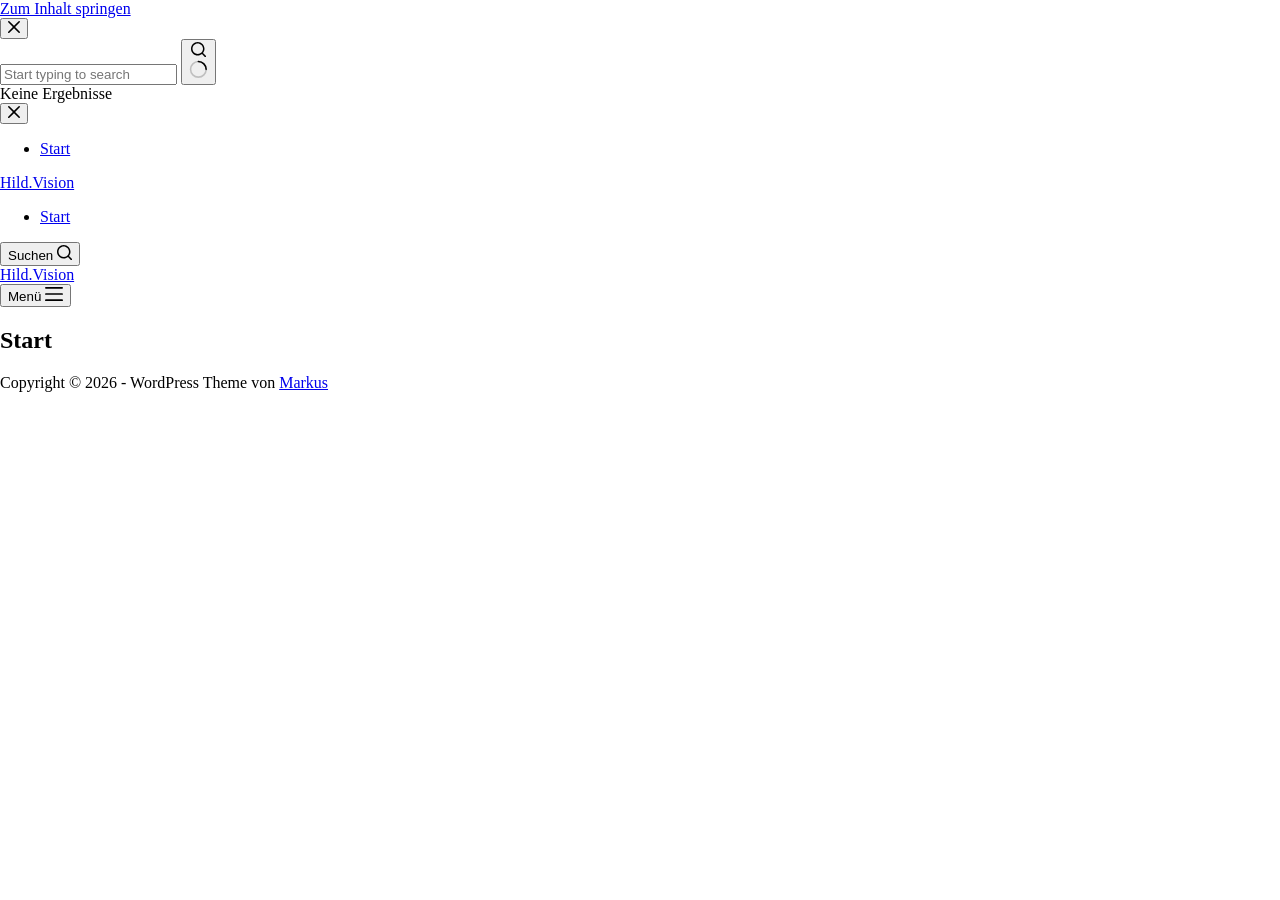
==== commit b859b9ba: "Auto-export WordPress 2026-09-03 22:22:59" ====
--- a/public/index.html
+++ b/public/index.html
@@ -1,494 +1,239 @@
-<!DOCTYPE html>
+<!doctype html>
 <html lang="de-DE">
 <head>
-	<meta charset="UTF-8" />
-	<meta name="viewport" content="width=device-width, initial-scale=1" />
+	
+	<meta charset="UTF-8">
+	<meta name="viewport" content="width=device-width, initial-scale=1, maximum-scale=5, viewport-fit=cover">
+	<link rel="profile" href="https://gmpg.org/xfn/11">
+
+	<title>Hild.Vision &#8211; Natur · Ungeschönt</title>
 <meta name='robots' content='max-image-preview:large' />
 	<style>img:is([sizes="auto" i], [sizes^="auto," i]) { contain-intrinsic-size: 3000px 1500px }</style>
-	<title>Hild.Vision &#8211; Natur · Ungeschönt</title>
-<link rel='dns-prefetch' href='http://fonts.googleapis.com/' />
-<link rel="alternate" type="application/rss+xml" title="Hild.Vision &raquo; Feed" href="feed/index.html" />
+	<link rel="alternate" type="application/rss+xml" title="Hild.Vision &raquo; Feed" href="feed/index.html" />
 <link rel="alternate" type="application/rss+xml" title="Hild.Vision &raquo; Kommentar-Feed" href="comments/feed/index.html" />
-<script>
-window._wpemojiSettings = {"baseUrl":"https:\/\/s.w.org\/images\/core\/emoji\/16.0.1\/72x72\/","ext":".png","svgUrl":"https:\/\/s.w.org\/images\/core\/emoji\/16.0.1\/svg\/","svgExt":".svg","source":{"concatemoji":"http:\/\/192.168.1.183\/wordpress\/wp-includes\/js\/wp-emoji-release.min.js?ver=6.8.6"}};
-/*! This file is auto-generated */
-!function(s,n){var o,i,e;function c(e){try{var t={supportTests:e,timestamp:(new Date).valueOf()};sessionStorage.setItem(o,JSON.stringify(t))}catch(e){}}function p(e,t,n){e.clearRect(0,0,e.canvas.width,e.canvas.height),e.fillText(t,0,0);var t=new Uint32Array(e.getImageData(0,0,e.canvas.width,e.canvas.height).data),a=(e.clearRect(0,0,e.canvas.width,e.canvas.height),e.fillText(n,0,0),new Uint32Array(e.getImageData(0,0,e.canvas.width,e.canvas.height).data));return t.every(function(e,t){return e===a[t]})}function u(e,t){e.clearRect(0,0,e.canvas.width,e.canvas.height),e.fillText(t,0,0);for(var n=e.getImageData(16,16,1,1),a=0;a<n.data.length;a++)if(0!==n.data[a])return!1;return!0}function f(e,t,n,a){switch(t){case"flag":return n(e,"\ud83c\udff3\ufe0f\u200d\u26a7\ufe0f","\ud83c\udff3\ufe0f\u200b\u26a7\ufe0f")?!1:!n(e,"\ud83c\udde8\ud83c\uddf6","\ud83c\udde8\u200b\ud83c\uddf6")&&!n(e,"\ud83c\udff4\udb40\udc67\udb40\udc62\udb40\udc65\udb40\udc6e\udb40\udc67\udb40\udc7f","\ud83c\udff4\u200b\udb40\udc67\u200b\udb40\udc62\u200b\udb40\udc65\u200b\udb40\udc6e\u200b\udb40\udc67\u200b\udb40\udc7f");case"emoji":return!a(e,"\ud83e\udedf")}return!1}function g(e,t,n,a){var r="undefined"!=typeof WorkerGlobalScope&&self instanceof WorkerGlobalScope?new OffscreenCanvas(300,150):s.createElement("canvas"),o=r.getContext("2d",{willReadFrequently:!0}),i=(o.textBaseline="top",o.font="600 32px Arial",{});return e.forEach(function(e){i[e]=t(o,e,n,a)}),i}function t(e){var t=s.createElement("script");t.src=e,t.defer=!0,s.head.appendChild(t)}"undefined"!=typeof Promise&&(o="wpEmojiSettingsSupports",i=["flag","emoji"],n.supports={everything:!0,everythingExceptFlag:!0},e=new Promise(function(e){s.addEventListener("DOMContentLoaded",e,{once:!0})}),new Promise(function(t){var n=function(){try{var e=JSON.parse(sessionStorage.getItem(o));if("object"==typeof e&&"number"==typeof e.timestamp&&(new Date).valueOf()<e.timestamp+604800&&"object"==typeof e.supportTests)return e.supportTests}catch(e){}return null}();if(!n){if("undefined"!=typeof Worker&&"undefined"!=typeof OffscreenCanvas&&"undefined"!=typeof URL&&URL.createObjectURL&&"undefined"!=typeof Blob)try{var e="postMessage("+g.toString()+"("+[JSON.stringify(i),f.toString(),p.toString(),u.toString()].join(",")+"));",a=new Blob([e],{type:"text/javascript"}),r=new Worker(URL.createObjectURL(a),{name:"wpTestEmojiSupports"});return void(r.onmessage=function(e){c(n=e.data),r.terminate(),t(n)})}catch(e){}c(n=g(i,f,p,u))}t(n)}).then(function(e){for(var t in e)n.supports[t]=e[t],n.supports.everything=n.supports.everything&&n.supports[t],"flag"!==t&&(n.supports.everythingExceptFlag=n.supports.everythingExceptFlag&&n.supports[t]);n.supports.everythingExceptFlag=n.supports.everythingExceptFlag&&!n.supports.flag,n.DOMReady=!1,n.readyCallback=function(){n.DOMReady=!0}}).then(function(){return e}).then(function(){var e;n.supports.everything||(n.readyCallback(),(e=n.source||{}).concatemoji?t(e.concatemoji):e.wpemoji&&e.twemoji&&(t(e.twemoji),t(e.wpemoji)))}))}((window,document),window._wpemojiSettings);
-</script>
-<style id='wp-block-site-logo-inline-css'>
-.wp-block-site-logo{box-sizing:border-box;line-height:0}.wp-block-site-logo a{display:inline-block;line-height:0}.wp-block-site-logo.is-default-size img{height:auto;width:120px}.wp-block-site-logo img{height:auto;max-width:100%}.wp-block-site-logo a,.wp-block-site-logo img{border-radius:inherit}.wp-block-site-logo.aligncenter{margin-left:auto;margin-right:auto;text-align:center}:root :where(.wp-block-site-logo.is-style-rounded){border-radius:9999px}
-</style>
-<style id='wp-block-navigation-link-inline-css'>
-.wp-block-navigation .wp-block-navigation-item__label{overflow-wrap:break-word}.wp-block-navigation .wp-block-navigation-item__description{display:none}.link-ui-tools{border-top:1px solid #f0f0f0;padding:8px}.link-ui-block-inserter{padding-top:8px}.link-ui-block-inserter__back{margin-left:8px;text-transform:uppercase}
-</style>
-<link rel='stylesheet' id='wp-block-navigation-css' href='wp-includes/blocks/navigation/style.min.css?ver=6.8.6' media='all' />
-<style id='wp-block-button-inline-css'>
-.wp-block-button__link{align-content:center;box-sizing:border-box;cursor:pointer;display:inline-block;height:100%;text-align:center;word-break:break-word}.wp-block-button__link.aligncenter{text-align:center}.wp-block-button__link.alignright{text-align:right}:where(.wp-block-button__link){border-radius:9999px;box-shadow:none;padding:calc(.667em + 2px) calc(1.333em + 2px);text-decoration:none}.wp-block-button[style*=text-decoration] .wp-block-button__link{text-decoration:inherit}.wp-block-buttons>.wp-block-button.has-custom-width{max-width:none}.wp-block-buttons>.wp-block-button.has-custom-width .wp-block-button__link{width:100%}.wp-block-buttons>.wp-block-button.has-custom-font-size .wp-block-button__link{font-size:inherit}.wp-block-buttons>.wp-block-button.wp-block-button__width-25{width:calc(25% - var(--wp--style--block-gap, .5em)*.75)}.wp-block-buttons>.wp-block-button.wp-block-button__width-50{width:calc(50% - var(--wp--style--block-gap, .5em)*.5)}.wp-block-buttons>.wp-block-button.wp-block-button__width-75{width:calc(75% - var(--wp--style--block-gap, .5em)*.25)}.wp-block-buttons>.wp-block-button.wp-block-button__width-100{flex-basis:100%;width:100%}.wp-block-buttons.is-vertical>.wp-block-button.wp-block-button__width-25{width:25%}.wp-block-buttons.is-vertical>.wp-block-button.wp-block-button__width-50{width:50%}.wp-block-buttons.is-vertical>.wp-block-button.wp-block-button__width-75{width:75%}.wp-block-button.is-style-squared,.wp-block-button__link.wp-block-button.is-style-squared{border-radius:0}.wp-block-button.no-border-radius,.wp-block-button__link.no-border-radius{border-radius:0!important}:root :where(.wp-block-button .wp-block-button__link.is-style-outline),:root :where(.wp-block-button.is-style-outline>.wp-block-button__link){border:2px solid;padding:.667em 1.333em}:root :where(.wp-block-button .wp-block-button__link.is-style-outline:not(.has-text-color)),:root :where(.wp-block-button.is-style-outline>.wp-block-button__link:not(.has-text-color)){color:currentColor}:root :where(.wp-block-button .wp-block-button__link.is-style-outline:not(.has-background)),:root :where(.wp-block-button.is-style-outline>.wp-block-button__link:not(.has-background)){background-color:initial;background-image:none}
-</style>
-<style id='wp-block-buttons-inline-css'>
-.wp-block-buttons{box-sizing:border-box}.wp-block-buttons.is-vertical{flex-direction:column}.wp-block-buttons.is-vertical>.wp-block-button:last-child{margin-bottom:0}.wp-block-buttons>.wp-block-button{display:inline-block;margin:0}.wp-block-buttons.is-content-justification-left{justify-content:flex-start}.wp-block-buttons.is-content-justification-left.is-vertical{align-items:flex-start}.wp-block-buttons.is-content-justification-center{justify-content:center}.wp-block-buttons.is-content-justification-center.is-vertical{align-items:center}.wp-block-buttons.is-content-justification-right{justify-content:flex-end}.wp-block-buttons.is-content-justification-right.is-vertical{align-items:flex-end}.wp-block-buttons.is-content-justification-space-between{justify-content:space-between}.wp-block-buttons.aligncenter{text-align:center}.wp-block-buttons:not(.is-content-justification-space-between,.is-content-justification-right,.is-content-justification-left,.is-content-justification-center) .wp-block-button.aligncenter{margin-left:auto;margin-right:auto;width:100%}.wp-block-buttons[style*=text-decoration] .wp-block-button,.wp-block-buttons[style*=text-decoration] .wp-block-button__link{text-decoration:inherit}.wp-block-buttons.has-custom-font-size .wp-block-button__link{font-size:inherit}.wp-block-buttons .wp-block-button__link{width:100%}.wp-block-button.aligncenter{text-align:center}
-</style>
-<style id='wp-block-group-inline-css'>
-.wp-block-group{box-sizing:border-box}:where(.wp-block-group.wp-block-group-is-layout-constrained){position:relative}
-</style>
-<style id='wp-block-group-theme-inline-css'>
-:where(.wp-block-group.has-background){padding:1.25em 2.375em}
-</style>
-<style id='wp-block-template-part-theme-inline-css'>
-:root :where(.wp-block-template-part.has-background){margin-bottom:0;margin-top:0;padding:1.25em 2.375em}
-</style>
-<style id='wp-block-paragraph-inline-css'>
-.is-small-text{font-size:.875em}.is-regular-text{font-size:1em}.is-large-text{font-size:2.25em}.is-larger-text{font-size:3em}.has-drop-cap:not(:focus):first-letter{float:left;font-size:8.4em;font-style:normal;font-weight:100;line-height:.68;margin:.05em .1em 0 0;text-transform:uppercase}body.rtl .has-drop-cap:not(:focus):first-letter{float:none;margin-left:.1em}p.has-drop-cap.has-background{overflow:hidden}:root :where(p.has-background){padding:1.25em 2.375em}:where(p.has-text-color:not(.has-link-color)) a{color:inherit}p.has-text-align-left[style*="writing-mode:vertical-lr"],p.has-text-align-right[style*="writing-mode:vertical-rl"]{rotate:180deg}
-</style>
-<style id='wp-block-heading-inline-css'>
-h1.has-background,h2.has-background,h3.has-background,h4.has-background,h5.has-background,h6.has-background{padding:1.25em 2.375em}h1.has-text-align-left[style*=writing-mode]:where([style*=vertical-lr]),h1.has-text-align-right[style*=writing-mode]:where([style*=vertical-rl]),h2.has-text-align-left[style*=writing-mode]:where([style*=vertical-lr]),h2.has-text-align-right[style*=writing-mode]:where([style*=vertical-rl]),h3.has-text-align-left[style*=writing-mode]:where([style*=vertical-lr]),h3.has-text-align-right[style*=writing-mode]:where([style*=vertical-rl]),h4.has-text-align-left[style*=writing-mode]:where([style*=vertical-lr]),h4.has-text-align-right[style*=writing-mode]:where([style*=vertical-rl]),h5.has-text-align-left[style*=writing-mode]:where([style*=vertical-lr]),h5.has-text-align-right[style*=writing-mode]:where([style*=vertical-rl]),h6.has-text-align-left[style*=writing-mode]:where([style*=vertical-lr]),h6.has-text-align-right[style*=writing-mode]:where([style*=vertical-rl]){rotate:180deg}
-</style>
-<style id='wp-block-columns-inline-css'>
-.wp-block-columns{align-items:normal!important;box-sizing:border-box;display:flex;flex-wrap:wrap!important}@media (min-width:782px){.wp-block-columns{flex-wrap:nowrap!important}}.wp-block-columns.are-vertically-aligned-top{align-items:flex-start}.wp-block-columns.are-vertically-aligned-center{align-items:center}.wp-block-columns.are-vertically-aligned-bottom{align-items:flex-end}@media (max-width:781px){.wp-block-columns:not(.is-not-stacked-on-mobile)>.wp-block-column{flex-basis:100%!important}}@media (min-width:782px){.wp-block-columns:not(.is-not-stacked-on-mobile)>.wp-block-column{flex-basis:0;flex-grow:1}.wp-block-columns:not(.is-not-stacked-on-mobile)>.wp-block-column[style*=flex-basis]{flex-grow:0}}.wp-block-columns.is-not-stacked-on-mobile{flex-wrap:nowrap!important}.wp-block-columns.is-not-stacked-on-mobile>.wp-block-column{flex-basis:0;flex-grow:1}.wp-block-columns.is-not-stacked-on-mobile>.wp-block-column[style*=flex-basis]{flex-grow:0}:where(.wp-block-columns){margin-bottom:1.75em}:where(.wp-block-columns.has-background){padding:1.25em 2.375em}.wp-block-column{flex-grow:1;min-width:0;overflow-wrap:break-word;word-break:break-word}.wp-block-column.is-vertically-aligned-top{align-self:flex-start}.wp-block-column.is-vertically-aligned-center{align-self:center}.wp-block-column.is-vertically-aligned-bottom{align-self:flex-end}.wp-block-column.is-vertically-aligned-stretch{align-self:stretch}.wp-block-column.is-vertically-aligned-bottom,.wp-block-column.is-vertically-aligned-center,.wp-block-column.is-vertically-aligned-top{width:100%}
-</style>
-<style id='wp-block-details-inline-css'>
-.wp-block-details{box-sizing:border-box}.wp-block-details summary{cursor:pointer}
-</style>
-<style id='wp-emoji-styles-inline-css'>
-
-	img.wp-smiley, img.emoji {
-		display: inline !important;
-		border: none !important;
-		box-shadow: none !important;
-		height: 1em !important;
-		width: 1em !important;
-		margin: 0 0.07em !important;
-		vertical-align: -0.1em !important;
-		background: none !important;
-		padding: 0 !important;
-	}
-</style>
-<style id='wp-block-library-inline-css'>
-:root{--wp-admin-theme-color:#007cba;--wp-admin-theme-color--rgb:0,124,186;--wp-admin-theme-color-darker-10:#006ba1;--wp-admin-theme-color-darker-10--rgb:0,107,161;--wp-admin-theme-color-darker-20:#005a87;--wp-admin-theme-color-darker-20--rgb:0,90,135;--wp-admin-border-width-focus:2px;--wp-block-synced-color:#7a00df;--wp-block-synced-color--rgb:122,0,223;--wp-bound-block-color:var(--wp-block-synced-color)}@media (min-resolution:192dpi){:root{--wp-admin-border-width-focus:1.5px}}.wp-element-button{cursor:pointer}:root{--wp--preset--font-size--normal:16px;--wp--preset--font-size--huge:42px}:root .has-very-light-gray-background-color{background-color:#eee}:root .has-very-dark-gray-background-color{background-color:#313131}:root .has-very-light-gray-color{color:#eee}:root .has-very-dark-gray-color{color:#313131}:root .has-vivid-green-cyan-to-vivid-cyan-blue-gradient-background{background:linear-gradient(135deg,#00d084,#0693e3)}:root .has-purple-crush-gradient-background{background:linear-gradient(135deg,#34e2e4,#4721fb 50%,#ab1dfe)}:root .has-hazy-dawn-gradient-background{background:linear-gradient(135deg,#faaca8,#dad0ec)}:root .has-subdued-olive-gradient-background{background:linear-gradient(135deg,#fafae1,#67a671)}:root .has-atomic-cream-gradient-background{background:linear-gradient(135deg,#fdd79a,#004a59)}:root .has-nightshade-gradient-background{background:linear-gradient(135deg,#330968,#31cdcf)}:root .has-midnight-gradient-background{background:linear-gradient(135deg,#020381,#2874fc)}.has-regular-font-size{font-size:1em}.has-larger-font-size{font-size:2.625em}.has-normal-font-size{font-size:var(--wp--preset--font-size--normal)}.has-huge-font-size{font-size:var(--wp--preset--font-size--huge)}.has-text-align-center{text-align:center}.has-text-align-left{text-align:left}.has-text-align-right{text-align:right}#end-resizable-editor-section{display:none}.aligncenter{clear:both}.items-justified-left{justify-content:flex-start}.items-justified-center{justify-content:center}.items-justified-right{justify-content:flex-end}.items-justified-space-between{justify-content:space-between}.screen-reader-text{border:0;clip-path:inset(50%);height:1px;margin:-1px;overflow:hidden;padding:0;position:absolute;width:1px;word-wrap:normal!important}.screen-reader-text:focus{background-color:#ddd;clip-path:none;color:#444;display:block;font-size:1em;height:auto;left:5px;line-height:normal;padding:15px 23px 14px;text-decoration:none;top:5px;width:auto;z-index:100000}html :where(.has-border-color){border-style:solid}html :where([style*=border-top-color]){border-top-style:solid}html :where([style*=border-right-color]){border-right-style:solid}html :where([style*=border-bottom-color]){border-bottom-style:solid}html :where([style*=border-left-color]){border-left-style:solid}html :where([style*=border-width]){border-style:solid}html :where([style*=border-top-width]){border-top-style:solid}html :where([style*=border-right-width]){border-right-style:solid}html :where([style*=border-bottom-width]){border-bottom-style:solid}html :where([style*=border-left-width]){border-left-style:solid}html :where(img[class*=wp-image-]){height:auto;max-width:100%}:where(figure){margin:0 0 1em}html :where(.is-position-sticky){--wp-admin--admin-bar--position-offset:var(--wp-admin--admin-bar--height,0px)}@media screen and (max-width:600px){html :where(.is-position-sticky){--wp-admin--admin-bar--position-offset:0px}}
+<link rel='stylesheet' id='blocksy-dynamic-global-css' href='wp-content/uploads/blocksy/css/global.css?ver=66438' media='all' />
+<link rel='stylesheet' id='wp-block-library-css' href='wp-includes/css/dist/block-library/style.min.css?ver=6.8.6' media='all' />
+<style id='safe-svg-svg-icon-style-inline-css'>
+.safe-svg-cover{text-align:center}.safe-svg-cover .safe-svg-inside{display:inline-block;max-width:100%}.safe-svg-cover svg{fill:currentColor;height:100%;max-height:100%;max-width:100%;width:100%}
+
 </style>
 <style id='global-styles-inline-css'>
-:root{--wp--preset--aspect-ratio--square: 1;--wp--preset--aspect-ratio--4-3: 4/3;--wp--preset--aspect-ratio--3-4: 3/4;--wp--preset--aspect-ratio--3-2: 3/2;--wp--preset--aspect-ratio--2-3: 2/3;--wp--preset--aspect-ratio--16-9: 16/9;--wp--preset--aspect-ratio--9-16: 9/16;--wp--preset--color--black: #000000;--wp--preset--color--cyan-bluish-gray: #abb8c3;--wp--preset--color--white: #ffffff;--wp--preset--color--pale-pink: #f78da7;--wp--preset--color--vivid-red: #cf2e2e;--wp--preset--color--luminous-vivid-orange: #ff6900;--wp--preset--color--luminous-vivid-amber: #fcb900;--wp--preset--color--light-green-cyan: #7bdcb5;--wp--preset--color--vivid-green-cyan: #00d084;--wp--preset--color--pale-cyan-blue: #8ed1fc;--wp--preset--color--vivid-cyan-blue: #0693e3;--wp--preset--color--vivid-purple: #9b51e0;--wp--preset--color--ink: #0F1B2D;--wp--preset--color--ink-90: #1F2A3D;--wp--preset--color--text: #1A1F2E;--wp--preset--color--muted: #5B6472;--wp--preset--color--line: #E5E1D8;--wp--preset--color--paper: #FFFFFF;--wp--preset--color--cream: #F5F3EF;--wp--preset--color--cream-dark: #EDE9E0;--wp--preset--color--amber: #E8A33D;--wp--preset--color--amber-dark: #C88729;--wp--preset--color--ok: #2E7D5B;--wp--preset--color--warn: #B8532E;--wp--preset--gradient--vivid-cyan-blue-to-vivid-purple: linear-gradient(135deg,rgba(6,147,227,1) 0%,rgb(155,81,224) 100%);--wp--preset--gradient--light-green-cyan-to-vivid-green-cyan: linear-gradient(135deg,rgb(122,220,180) 0%,rgb(0,208,130) 100%);--wp--preset--gradient--luminous-vivid-amber-to-luminous-vivid-orange: linear-gradient(135deg,rgba(252,185,0,1) 0%,rgba(255,105,0,1) 100%);--wp--preset--gradient--luminous-vivid-orange-to-vivid-red: linear-gradient(135deg,rgba(255,105,0,1) 0%,rgb(207,46,46) 100%);--wp--preset--gradient--very-light-gray-to-cyan-bluish-gray: linear-gradient(135deg,rgb(238,238,238) 0%,rgb(169,184,195) 100%);--wp--preset--gradient--cool-to-warm-spectrum: linear-gradient(135deg,rgb(74,234,220) 0%,rgb(151,120,209) 20%,rgb(207,42,186) 40%,rgb(238,44,130) 60%,rgb(251,105,98) 80%,rgb(254,248,76) 100%);--wp--preset--gradient--blush-light-purple: linear-gradient(135deg,rgb(255,206,236) 0%,rgb(152,150,240) 100%);--wp--preset--gradient--blush-bordeaux: linear-gradient(135deg,rgb(254,205,165) 0%,rgb(254,45,45) 50%,rgb(107,0,62) 100%);--wp--preset--gradient--luminous-dusk: linear-gradient(135deg,rgb(255,203,112) 0%,rgb(199,81,192) 50%,rgb(65,88,208) 100%);--wp--preset--gradient--pale-ocean: linear-gradient(135deg,rgb(255,245,203) 0%,rgb(182,227,212) 50%,rgb(51,167,181) 100%);--wp--preset--gradient--electric-grass: linear-gradient(135deg,rgb(202,248,128) 0%,rgb(113,206,126) 100%);--wp--preset--gradient--midnight: linear-gradient(135deg,rgb(2,3,129) 0%,rgb(40,116,252) 100%);--wp--preset--font-size--small: 13px;--wp--preset--font-size--medium: 20px;--wp--preset--font-size--large: 36px;--wp--preset--font-size--x-large: 42px;--wp--preset--font-size--micro: 12px;--wp--preset--font-size--body: 15px;--wp--preset--font-size--body-lg: 18px;--wp--preset--font-size--h-2: 24px;--wp--preset--font-size--h-1: 34px;--wp--preset--font-size--display: 44px;--wp--preset--font-family--inter: "Inter", -apple-system, BlinkMacSystemFont, "Helvetica Neue", Arial, sans-serif;--wp--preset--font-family--jetbrains-mono: "JetBrains Mono", ui-monospace, SFMono-Regular, Menlo, monospace;--wp--preset--spacing--20: 0.44rem;--wp--preset--spacing--30: 0.67rem;--wp--preset--spacing--40: 1rem;--wp--preset--spacing--50: 1.5rem;--wp--preset--spacing--60: 2.25rem;--wp--preset--spacing--70: 3.38rem;--wp--preset--spacing--80: 5.06rem;--wp--preset--spacing--1: 4px;--wp--preset--spacing--2: 8px;--wp--preset--spacing--3: 12px;--wp--preset--spacing--4: 16px;--wp--preset--spacing--5: 20px;--wp--preset--spacing--6: 24px;--wp--preset--spacing--8: 32px;--wp--preset--spacing--10: 40px;--wp--preset--spacing--12: 48px;--wp--preset--spacing--14: 56px;--wp--preset--spacing--16: 64px;--wp--preset--spacing--24: 96px;--wp--preset--shadow--natural: 6px 6px 9px rgba(0, 0, 0, 0.2);--wp--preset--shadow--deep: 12px 12px 50px rgba(0, 0, 0, 0.4);--wp--preset--shadow--sharp: 6px 6px 0px rgba(0, 0, 0, 0.2);--wp--preset--shadow--outlined: 6px 6px 0px -3px rgba(255, 255, 255, 1), 6px 6px rgba(0, 0, 0, 1);--wp--preset--shadow--crisp: 6px 6px 0px rgba(0, 0, 0, 1);}:root { --wp--style--global--content-size: 680px;--wp--style--global--wide-size: 1080px; }:where(body) { margin: 0; }.wp-site-blocks > .alignleft { float: left; margin-right: 2em; }.wp-site-blocks > .alignright { float: right; margin-left: 2em; }.wp-site-blocks > .aligncenter { justify-content: center; margin-left: auto; margin-right: auto; }:where(.wp-site-blocks) > * { margin-block-start: 24px; margin-block-end: 0; }:where(.wp-site-blocks) > :first-child { margin-block-start: 0; }:where(.wp-site-blocks) > :last-child { margin-block-end: 0; }:root { --wp--style--block-gap: 24px; }:root :where(.is-layout-flow) > :first-child{margin-block-start: 0;}:root :where(.is-layout-flow) > :last-child{margin-block-end: 0;}:root :where(.is-layout-flow) > *{margin-block-start: 24px;margin-block-end: 0;}:root :where(.is-layout-constrained) > :first-child{margin-block-start: 0;}:root :where(.is-layout-constrained) > :last-child{margin-block-end: 0;}:root :where(.is-layout-constrained) > *{margin-block-start: 24px;margin-block-end: 0;}:root :where(.is-layout-flex){gap: 24px;}:root :where(.is-layout-grid){gap: 24px;}.is-layout-flow > .alignleft{float: left;margin-inline-start: 0;margin-inline-end: 2em;}.is-layout-flow > .alignright{float: right;margin-inline-start: 2em;margin-inline-end: 0;}.is-layout-flow > .aligncenter{margin-left: auto !important;margin-right: auto !important;}.is-layout-constrained > .alignleft{float: left;margin-inline-start: 0;margin-inline-end: 2em;}.is-layout-constrained > .alignright{float: right;margin-inline-start: 2em;margin-inline-end: 0;}.is-layout-constrained > .aligncenter{margin-left: auto !important;margin-right: auto !important;}.is-layout-constrained > :where(:not(.alignleft):not(.alignright):not(.alignfull)){max-width: var(--wp--style--global--content-size);margin-left: auto !important;margin-right: auto !important;}.is-layout-constrained > .alignwide{max-width: var(--wp--style--global--wide-size);}body .is-layout-flex{display: flex;}.is-layout-flex{flex-wrap: wrap;align-items: center;}.is-layout-flex > :is(*, div){margin: 0;}body .is-layout-grid{display: grid;}.is-layout-grid > :is(*, div){margin: 0;}body{background-color: var(--wp--preset--color--cream);color: var(--wp--preset--color--text);font-family: var(--wp--preset--font-family--inter);font-size: var(--wp--preset--font-size--body);line-height: 1.55;padding-top: 0px;padding-right: 0px;padding-bottom: 0px;padding-left: 0px;}a:where(:not(.wp-element-button)){color: var(--wp--preset--color--ink);text-decoration: underline;}:root :where(a:where(:not(.wp-element-button)):hover){color: var(--wp--preset--color--amber-dark);text-decoration: underline;}h1, h2, h3, h4, h5, h6{color: var(--wp--preset--color--ink);font-weight: 700;letter-spacing: -0.02em;line-height: 1.15;}:root :where(.wp-element-button, .wp-block-button__link){background-color: var(--wp--preset--color--ink);border-radius: 10px;border-width: 0;color: var(--wp--preset--color--cream);font-family: inherit;font-size: 15px;font-weight: 600;line-height: inherit;padding-top: 14px;padding-right: 22px;padding-bottom: 14px;padding-left: 22px;text-decoration: none;}.has-black-color{color: var(--wp--preset--color--black) !important;}.has-cyan-bluish-gray-color{color: var(--wp--preset--color--cyan-bluish-gray) !important;}.has-white-color{color: var(--wp--preset--color--white) !important;}.has-pale-pink-color{color: var(--wp--preset--color--pale-pink) !important;}.has-vivid-red-color{color: var(--wp--preset--color--vivid-red) !important;}.has-luminous-vivid-orange-color{color: var(--wp--preset--color--luminous-vivid-orange) !important;}.has-luminous-vivid-amber-color{color: var(--wp--preset--color--luminous-vivid-amber) !important;}.has-light-green-cyan-color{color: var(--wp--preset--color--light-green-cyan) !important;}.has-vivid-green-cyan-color{color: var(--wp--preset--color--vivid-green-cyan) !important;}.has-pale-cyan-blue-color{color: var(--wp--preset--color--pale-cyan-blue) !important;}.has-vivid-cyan-blue-color{color: var(--wp--preset--color--vivid-cyan-blue) !important;}.has-vivid-purple-color{color: var(--wp--preset--color--vivid-purple) !important;}.has-ink-color{color: var(--wp--preset--color--ink) !important;}.has-ink-90-color{color: var(--wp--preset--color--ink-90) !important;}.has-text-color{color: var(--wp--preset--color--text) !important;}.has-muted-color{color: var(--wp--preset--color--muted) !important;}.has-line-color{color: var(--wp--preset--color--line) !important;}.has-paper-color{color: var(--wp--preset--color--paper) !important;}.has-cream-color{color: var(--wp--preset--color--cream) !important;}.has-cream-dark-color{color: var(--wp--preset--color--cream-dark) !important;}.has-amber-color{color: var(--wp--preset--color--amber) !important;}.has-amber-dark-color{color: var(--wp--preset--color--amber-dark) !important;}.has-ok-color{color: var(--wp--preset--color--ok) !important;}.has-warn-color{color: var(--wp--preset--color--warn) !important;}.has-black-background-color{background-color: var(--wp--preset--color--black) !important;}.has-cyan-bluish-gray-background-color{background-color: var(--wp--preset--color--cyan-bluish-gray) !important;}.has-white-background-color{background-color: var(--wp--preset--color--white) !important;}.has-pale-pink-background-color{background-color: var(--wp--preset--color--pale-pink) !important;}.has-vivid-red-background-color{background-color: var(--wp--preset--color--vivid-red) !important;}.has-luminous-vivid-orange-background-color{background-color: var(--wp--preset--color--luminous-vivid-orange) !important;}.has-luminous-vivid-amber-background-color{background-color: var(--wp--preset--color--luminous-vivid-amber) !important;}.has-light-green-cyan-background-color{background-color: var(--wp--preset--color--light-green-cyan) !important;}.has-vivid-green-cyan-background-color{background-color: var(--wp--preset--color--vivid-green-cyan) !important;}.has-pale-cyan-blue-background-color{background-color: var(--wp--preset--color--pale-cyan-blue) !important;}.has-vivid-cyan-blue-background-color{background-color: var(--wp--preset--color--vivid-cyan-blue) !important;}.has-vivid-purple-background-color{background-color: var(--wp--preset--color--vivid-purple) !important;}.has-ink-background-color{background-color: var(--wp--preset--color--ink) !important;}.has-ink-90-background-color{background-color: var(--wp--preset--color--ink-90) !important;}.has-text-background-color{background-color: var(--wp--preset--color--text) !important;}.has-muted-background-color{background-color: var(--wp--preset--color--muted) !important;}.has-line-background-color{background-color: var(--wp--preset--color--line) !important;}.has-paper-background-color{background-color: var(--wp--preset--color--paper) !important;}.has-cream-background-color{background-color: var(--wp--preset--color--cream) !important;}.has-cream-dark-background-color{background-color: var(--wp--preset--color--cream-dark) !important;}.has-amber-background-color{background-color: var(--wp--preset--color--amber) !important;}.has-amber-dark-background-color{background-color: var(--wp--preset--color--amber-dark) !important;}.has-ok-background-color{background-color: var(--wp--preset--color--ok) !important;}.has-warn-background-color{background-color: var(--wp--preset--color--warn) !important;}.has-black-border-color{border-color: var(--wp--preset--color--black) !important;}.has-cyan-bluish-gray-border-color{border-color: var(--wp--preset--color--cyan-bluish-gray) !important;}.has-white-border-color{border-color: var(--wp--preset--color--white) !important;}.has-pale-pink-border-color{border-color: var(--wp--preset--color--pale-pink) !important;}.has-vivid-red-border-color{border-color: var(--wp--preset--color--vivid-red) !important;}.has-luminous-vivid-orange-border-color{border-color: var(--wp--preset--color--luminous-vivid-orange) !important;}.has-luminous-vivid-amber-border-color{border-color: var(--wp--preset--color--luminous-vivid-amber) !important;}.has-light-green-cyan-border-color{border-color: var(--wp--preset--color--light-green-cyan) !important;}.has-vivid-green-cyan-border-color{border-color: var(--wp--preset--color--vivid-green-cyan) !important;}.has-pale-cyan-blue-border-color{border-color: var(--wp--preset--color--pale-cyan-blue) !important;}.has-vivid-cyan-blue-border-color{border-color: var(--wp--preset--color--vivid-cyan-blue) !important;}.has-vivid-purple-border-color{border-color: var(--wp--preset--color--vivid-purple) !important;}.has-ink-border-color{border-color: var(--wp--preset--color--ink) !important;}.has-ink-90-border-color{border-color: var(--wp--preset--color--ink-90) !important;}.has-text-border-color{border-color: var(--wp--preset--color--text) !important;}.has-muted-border-color{border-color: var(--wp--preset--color--muted) !important;}.has-line-border-color{border-color: var(--wp--preset--color--line) !important;}.has-paper-border-color{border-color: var(--wp--preset--color--paper) !important;}.has-cream-border-color{border-color: var(--wp--preset--color--cream) !important;}.has-cream-dark-border-color{border-color: var(--wp--preset--color--cream-dark) !important;}.has-amber-border-color{border-color: var(--wp--preset--color--amber) !important;}.has-amber-dark-border-color{border-color: var(--wp--preset--color--amber-dark) !important;}.has-ok-border-color{border-color: var(--wp--preset--color--ok) !important;}.has-warn-border-color{border-color: var(--wp--preset--color--warn) !important;}.has-vivid-cyan-blue-to-vivid-purple-gradient-background{background: var(--wp--preset--gradient--vivid-cyan-blue-to-vivid-purple) !important;}.has-light-green-cyan-to-vivid-green-cyan-gradient-background{background: var(--wp--preset--gradient--light-green-cyan-to-vivid-green-cyan) !important;}.has-luminous-vivid-amber-to-luminous-vivid-orange-gradient-background{background: var(--wp--preset--gradient--luminous-vivid-amber-to-luminous-vivid-orange) !important;}.has-luminous-vivid-orange-to-vivid-red-gradient-background{background: var(--wp--preset--gradient--luminous-vivid-orange-to-vivid-red) !important;}.has-very-light-gray-to-cyan-bluish-gray-gradient-background{background: var(--wp--preset--gradient--very-light-gray-to-cyan-bluish-gray) !important;}.has-cool-to-warm-spectrum-gradient-background{background: var(--wp--preset--gradient--cool-to-warm-spectrum) !important;}.has-blush-light-purple-gradient-background{background: var(--wp--preset--gradient--blush-light-purple) !important;}.has-blush-bordeaux-gradient-background{background: var(--wp--preset--gradient--blush-bordeaux) !important;}.has-luminous-dusk-gradient-background{background: var(--wp--preset--gradient--luminous-dusk) !important;}.has-pale-ocean-gradient-background{background: var(--wp--preset--gradient--pale-ocean) !important;}.has-electric-grass-gradient-background{background: var(--wp--preset--gradient--electric-grass) !important;}.has-midnight-gradient-background{background: var(--wp--preset--gradient--midnight) !important;}.has-small-font-size{font-size: var(--wp--preset--font-size--small) !important;}.has-medium-font-size{font-size: var(--wp--preset--font-size--medium) !important;}.has-large-font-size{font-size: var(--wp--preset--font-size--large) !important;}.has-x-large-font-size{font-size: var(--wp--preset--font-size--x-large) !important;}.has-micro-font-size{font-size: var(--wp--preset--font-size--micro) !important;}.has-body-font-size{font-size: var(--wp--preset--font-size--body) !important;}.has-body-lg-font-size{font-size: var(--wp--preset--font-size--body-lg) !important;}.has-h-2-font-size{font-size: var(--wp--preset--font-size--h-2) !important;}.has-h-1-font-size{font-size: var(--wp--preset--font-size--h-1) !important;}.has-display-font-size{font-size: var(--wp--preset--font-size--display) !important;}.has-inter-font-family{font-family: var(--wp--preset--font-family--inter) !important;}.has-jetbrains-mono-font-family{font-family: var(--wp--preset--font-family--jetbrains-mono) !important;}
-:root :where(.wp-block-navigation){font-size: 14px;font-weight: 500;}
-</style>
-<style id='core-block-supports-inline-css'>
-.wp-container-core-navigation-is-layout-d445cf74{justify-content:flex-end;}.wp-container-core-group-is-layout-6c531013{flex-wrap:nowrap;}.wp-container-core-group-is-layout-b9d487bb{flex-wrap:nowrap;justify-content:space-between;}.wp-container-core-group-is-layout-9eac2192 > :where(:not(.alignleft):not(.alignright):not(.alignfull)){max-width:680px;margin-left:auto !important;margin-right:auto !important;}.wp-container-core-group-is-layout-9eac2192 > .alignwide{max-width:680px;}.wp-container-core-group-is-layout-9eac2192 .alignfull{max-width:none;}.wp-container-core-group-is-layout-9eac2192 > .alignfull{margin-right:calc(32px * -1);margin-left:calc(32px * -1);}.wp-container-core-group-is-layout-d2196db8{justify-content:center;align-items:center;}.wp-container-core-group-is-layout-665f9cc3{flex-wrap:nowrap;gap:18px;align-items:flex-start;}.wp-container-core-columns-is-layout-e0dca8c8{flex-wrap:nowrap;gap:32px 32px;}.wp-container-core-group-is-layout-c27b6f3d > :where(:not(.alignleft):not(.alignright):not(.alignfull)){max-width:1080px;margin-left:auto !important;margin-right:auto !important;}.wp-container-core-group-is-layout-c27b6f3d > .alignwide{max-width:1080px;}.wp-container-core-group-is-layout-c27b6f3d .alignfull{max-width:none;}.wp-container-core-group-is-layout-c27b6f3d > .alignfull{margin-right:calc(32px * -1);margin-left:calc(32px * -1);}.wp-container-core-group-is-layout-34b5315a > :where(:not(.alignleft):not(.alignright):not(.alignfull)){max-width:680px;margin-left:auto !important;margin-right:auto !important;}.wp-container-core-group-is-layout-34b5315a > .alignwide{max-width:680px;}.wp-container-core-group-is-layout-34b5315a .alignfull{max-width:none;}.wp-container-core-group-is-layout-34b5315a > .alignfull{margin-right:calc(32px * -1);margin-left:calc(32px * -1);}.wp-container-core-buttons-is-layout-a89b3969{justify-content:center;}.wp-container-core-group-is-layout-1ed94c5b > :where(:not(.alignleft):not(.alignright):not(.alignfull)){max-width:680px;margin-left:auto !important;margin-right:auto !important;}.wp-container-core-group-is-layout-1ed94c5b > .alignwide{max-width:680px;}.wp-container-core-group-is-layout-1ed94c5b .alignfull{max-width:none;}.wp-container-core-group-is-layout-1ed94c5b > .alignfull{margin-right:calc(32px * -1);margin-left:calc(32px * -1);}.wp-container-core-columns-is-layout-19ae615e{flex-wrap:nowrap;gap:24px 40px;}.wp-container-core-group-is-layout-aed8dd97 > :where(:not(.alignleft):not(.alignright):not(.alignfull)){max-width:1080px;margin-left:auto !important;margin-right:auto !important;}.wp-container-core-group-is-layout-aed8dd97 > .alignwide{max-width:1080px;}.wp-container-core-group-is-layout-aed8dd97 .alignfull{max-width:none;}.wp-container-core-group-is-layout-aed8dd97 > .alignfull{margin-right:calc(32px * -1);margin-left:calc(32px * -1);}
-</style>
-<style id='wp-block-template-skip-link-inline-css'>
-
-		.skip-link.screen-reader-text {
-			border: 0;
-			clip-path: inset(50%);
-			height: 1px;
-			margin: -1px;
-			overflow: hidden;
-			padding: 0;
-			position: absolute !important;
-			width: 1px;
-			word-wrap: normal !important;
-		}
-
-		.skip-link.screen-reader-text:focus {
-			background-color: #eee;
-			clip-path: none;
-			color: #444;
-			display: block;
-			font-size: 1em;
-			height: auto;
-			left: 5px;
-			line-height: normal;
-			padding: 15px 23px 14px;
-			text-decoration: none;
-			top: 5px;
-			width: auto;
-			z-index: 100000;
-		}
+:root{--wp--preset--aspect-ratio--square: 1;--wp--preset--aspect-ratio--4-3: 4/3;--wp--preset--aspect-ratio--3-4: 3/4;--wp--preset--aspect-ratio--3-2: 3/2;--wp--preset--aspect-ratio--2-3: 2/3;--wp--preset--aspect-ratio--16-9: 16/9;--wp--preset--aspect-ratio--9-16: 9/16;--wp--preset--color--black: #000000;--wp--preset--color--cyan-bluish-gray: #abb8c3;--wp--preset--color--white: #ffffff;--wp--preset--color--pale-pink: #f78da7;--wp--preset--color--vivid-red: #cf2e2e;--wp--preset--color--luminous-vivid-orange: #ff6900;--wp--preset--color--luminous-vivid-amber: #fcb900;--wp--preset--color--light-green-cyan: #7bdcb5;--wp--preset--color--vivid-green-cyan: #00d084;--wp--preset--color--pale-cyan-blue: #8ed1fc;--wp--preset--color--vivid-cyan-blue: #0693e3;--wp--preset--color--vivid-purple: #9b51e0;--wp--preset--color--palette-color-1: var(--theme-palette-color-1, #2872fa);--wp--preset--color--palette-color-2: var(--theme-palette-color-2, #1559ed);--wp--preset--color--palette-color-3: var(--theme-palette-color-3, #3A4F66);--wp--preset--color--palette-color-4: var(--theme-palette-color-4, #192a3d);--wp--preset--color--palette-color-5: var(--theme-palette-color-5, #e1e8ed);--wp--preset--color--palette-color-6: var(--theme-palette-color-6, #f2f5f7);--wp--preset--color--palette-color-7: var(--theme-palette-color-7, #FAFBFC);--wp--preset--color--palette-color-8: var(--theme-palette-color-8, #ffffff);--wp--preset--gradient--vivid-cyan-blue-to-vivid-purple: linear-gradient(135deg,rgba(6,147,227,1) 0%,rgb(155,81,224) 100%);--wp--preset--gradient--light-green-cyan-to-vivid-green-cyan: linear-gradient(135deg,rgb(122,220,180) 0%,rgb(0,208,130) 100%);--wp--preset--gradient--luminous-vivid-amber-to-luminous-vivid-orange: linear-gradient(135deg,rgba(252,185,0,1) 0%,rgba(255,105,0,1) 100%);--wp--preset--gradient--luminous-vivid-orange-to-vivid-red: linear-gradient(135deg,rgba(255,105,0,1) 0%,rgb(207,46,46) 100%);--wp--preset--gradient--very-light-gray-to-cyan-bluish-gray: linear-gradient(135deg,rgb(238,238,238) 0%,rgb(169,184,195) 100%);--wp--preset--gradient--cool-to-warm-spectrum: linear-gradient(135deg,rgb(74,234,220) 0%,rgb(151,120,209) 20%,rgb(207,42,186) 40%,rgb(238,44,130) 60%,rgb(251,105,98) 80%,rgb(254,248,76) 100%);--wp--preset--gradient--blush-light-purple: linear-gradient(135deg,rgb(255,206,236) 0%,rgb(152,150,240) 100%);--wp--preset--gradient--blush-bordeaux: linear-gradient(135deg,rgb(254,205,165) 0%,rgb(254,45,45) 50%,rgb(107,0,62) 100%);--wp--preset--gradient--luminous-dusk: linear-gradient(135deg,rgb(255,203,112) 0%,rgb(199,81,192) 50%,rgb(65,88,208) 100%);--wp--preset--gradient--pale-ocean: linear-gradient(135deg,rgb(255,245,203) 0%,rgb(182,227,212) 50%,rgb(51,167,181) 100%);--wp--preset--gradient--electric-grass: linear-gradient(135deg,rgb(202,248,128) 0%,rgb(113,206,126) 100%);--wp--preset--gradient--midnight: linear-gradient(135deg,rgb(2,3,129) 0%,rgb(40,116,252) 100%);--wp--preset--gradient--juicy-peach: linear-gradient(to right, #ffecd2 0%, #fcb69f 100%);--wp--preset--gradient--young-passion: linear-gradient(to right, #ff8177 0%, #ff867a 0%, #ff8c7f 21%, #f99185 52%, #cf556c 78%, #b12a5b 100%);--wp--preset--gradient--true-sunset: linear-gradient(to right, #fa709a 0%, #fee140 100%);--wp--preset--gradient--morpheus-den: linear-gradient(to top, #30cfd0 0%, #330867 100%);--wp--preset--gradient--plum-plate: linear-gradient(135deg, #667eea 0%, #764ba2 100%);--wp--preset--gradient--aqua-splash: linear-gradient(15deg, #13547a 0%, #80d0c7 100%);--wp--preset--gradient--love-kiss: linear-gradient(to top, #ff0844 0%, #ffb199 100%);--wp--preset--gradient--new-retrowave: linear-gradient(to top, #3b41c5 0%, #a981bb 49%, #ffc8a9 100%);--wp--preset--gradient--plum-bath: linear-gradient(to top, #cc208e 0%, #6713d2 100%);--wp--preset--gradient--high-flight: linear-gradient(to right, #0acffe 0%, #495aff 100%);--wp--preset--gradient--teen-party: linear-gradient(135deg, #FF057C 0%, #8D0B93 50%, #321575 100%);--wp--preset--gradient--fabled-sunset: linear-gradient(135deg, #231557 0%, #44107A 29%, #FF1361 67%, #FFF800 100%);--wp--preset--gradient--arielle-smile: radial-gradient(circle 248px at center, #16d9e3 0%, #30c7ec 47%, #46aef7 100%);--wp--preset--gradient--itmeo-branding: linear-gradient(180deg, #2af598 0%, #009efd 100%);--wp--preset--gradient--deep-blue: linear-gradient(to right, #6a11cb 0%, #2575fc 100%);--wp--preset--gradient--strong-bliss: linear-gradient(to right, #f78ca0 0%, #f9748f 19%, #fd868c 60%, #fe9a8b 100%);--wp--preset--gradient--sweet-period: linear-gradient(to top, #3f51b1 0%, #5a55ae 13%, #7b5fac 25%, #8f6aae 38%, #a86aa4 50%, #cc6b8e 62%, #f18271 75%, #f3a469 87%, #f7c978 100%);--wp--preset--gradient--purple-division: linear-gradient(to top, #7028e4 0%, #e5b2ca 100%);--wp--preset--gradient--cold-evening: linear-gradient(to top, #0c3483 0%, #a2b6df 100%, #6b8cce 100%, #a2b6df 100%);--wp--preset--gradient--mountain-rock: linear-gradient(to right, #868f96 0%, #596164 100%);--wp--preset--gradient--desert-hump: linear-gradient(to top, #c79081 0%, #dfa579 100%);--wp--preset--gradient--ethernal-constance: linear-gradient(to top, #09203f 0%, #537895 100%);--wp--preset--gradient--happy-memories: linear-gradient(300deg, #ff5858 0%, #f09819 100%);--wp--preset--gradient--grown-early: linear-gradient(to top, #0ba360 0%, #3cba92 100%);--wp--preset--gradient--morning-salad: linear-gradient(135deg, #B7F8DB 0%, #50A7C2 100%);--wp--preset--gradient--night-call: linear-gradient(135deg, #AC32E4 0%, #7918F2 48%, #4801FF 100%);--wp--preset--gradient--mind-crawl: linear-gradient(135deg, #473B7B 0%, #3584A7 51%, #30D2BE 100%);--wp--preset--gradient--angel-care: linear-gradient(135deg, #FFE29F 0%, #FFA99F 48%, #FF719A 100%);--wp--preset--gradient--juicy-cake: linear-gradient(to top, #e14fad 0%, #f9d423 100%);--wp--preset--gradient--rich-metal: linear-gradient(to right, #d7d2cc 0%, #304352 100%);--wp--preset--gradient--mole-hall: linear-gradient(340deg, #616161 0%, #9bc5c3 100%);--wp--preset--gradient--cloudy-knoxville: linear-gradient(120deg, #fdfbfb 0%, #ebedee 100%);--wp--preset--gradient--soft-grass: linear-gradient(to top, #c1dfc4 0%, #deecdd 100%);--wp--preset--gradient--saint-petersburg: linear-gradient(135deg, #f5f7fa 0%, #c3cfe2 100%);--wp--preset--gradient--everlasting-sky: linear-gradient(135deg, #fdfcfb 0%, #e2d1c3 100%);--wp--preset--gradient--kind-steel: linear-gradient(340deg, #e9defa 0%, #fbfcdb 100%);--wp--preset--gradient--over-sun: linear-gradient(60deg, #abecd6 0%, #fbed96 100%);--wp--preset--gradient--premium-white: linear-gradient(to top, #d5d4d0 0%, #d5d4d0 1%, #eeeeec 31%, #efeeec 75%, #e9e9e7 100%);--wp--preset--gradient--clean-mirror: linear-gradient(45deg, #93a5cf 0%, #e4efe9 100%);--wp--preset--gradient--wild-apple: linear-gradient(to top, #d299c2 0%, #fef9d7 100%);--wp--preset--gradient--snow-again: linear-gradient(to top, #e6e9f0 0%, #eef1f5 100%);--wp--preset--gradient--confident-cloud: linear-gradient(to top, #dad4ec 0%, #dad4ec 1%, #f3e7e9 100%);--wp--preset--gradient--glass-water: linear-gradient(to top, #dfe9f3 0%, white 100%);--wp--preset--gradient--perfect-white: linear-gradient(135deg, #E3FDF5 0%, #FFE6FA 100%);--wp--preset--font-size--small: 13px;--wp--preset--font-size--medium: 20px;--wp--preset--font-size--large: clamp(22px, 1.375rem + ((1vw - 3.2px) * 0.625), 30px);--wp--preset--font-size--x-large: clamp(30px, 1.875rem + ((1vw - 3.2px) * 1.563), 50px);--wp--preset--font-size--xx-large: clamp(45px, 2.813rem + ((1vw - 3.2px) * 2.734), 80px);--wp--preset--spacing--20: 0.44rem;--wp--preset--spacing--30: 0.67rem;--wp--preset--spacing--40: 1rem;--wp--preset--spacing--50: 1.5rem;--wp--preset--spacing--60: 2.25rem;--wp--preset--spacing--70: 3.38rem;--wp--preset--spacing--80: 5.06rem;--wp--preset--shadow--natural: 6px 6px 9px rgba(0, 0, 0, 0.2);--wp--preset--shadow--deep: 12px 12px 50px rgba(0, 0, 0, 0.4);--wp--preset--shadow--sharp: 6px 6px 0px rgba(0, 0, 0, 0.2);--wp--preset--shadow--outlined: 6px 6px 0px -3px rgba(255, 255, 255, 1), 6px 6px rgba(0, 0, 0, 1);--wp--preset--shadow--crisp: 6px 6px 0px rgba(0, 0, 0, 1);}:root { --wp--style--global--content-size: var(--theme-block-max-width);--wp--style--global--wide-size: var(--theme-block-wide-max-width); }:where(body) { margin: 0; }.wp-site-blocks > .alignleft { float: left; margin-right: 2em; }.wp-site-blocks > .alignright { float: right; margin-left: 2em; }.wp-site-blocks > .aligncenter { justify-content: center; margin-left: auto; margin-right: auto; }:where(.wp-site-blocks) > * { margin-block-start: var(--theme-content-spacing); margin-block-end: 0; }:where(.wp-site-blocks) > :first-child { margin-block-start: 0; }:where(.wp-site-blocks) > :last-child { margin-block-end: 0; }:root { --wp--style--block-gap: var(--theme-content-spacing); }:root :where(.is-layout-flow) > :first-child{margin-block-start: 0;}:root :where(.is-layout-flow) > :last-child{margin-block-end: 0;}:root :where(.is-layout-flow) > *{margin-block-start: var(--theme-content-spacing);margin-block-end: 0;}:root :where(.is-layout-constrained) > :first-child{margin-block-start: 0;}:root :where(.is-layout-constrained) > :last-child{margin-block-end: 0;}:root :where(.is-layout-constrained) > *{margin-block-start: var(--theme-content-spacing);margin-block-end: 0;}:root :where(.is-layout-flex){gap: var(--theme-content-spacing);}:root :where(.is-layout-grid){gap: var(--theme-content-spacing);}.is-layout-flow > .alignleft{float: left;margin-inline-start: 0;margin-inline-end: 2em;}.is-layout-flow > .alignright{float: right;margin-inline-start: 2em;margin-inline-end: 0;}.is-layout-flow > .aligncenter{margin-left: auto !important;margin-right: auto !important;}.is-layout-constrained > .alignleft{float: left;margin-inline-start: 0;margin-inline-end: 2em;}.is-layout-constrained > .alignright{float: right;margin-inline-start: 2em;margin-inline-end: 0;}.is-layout-constrained > .aligncenter{margin-left: auto !important;margin-right: auto !important;}.is-layout-constrained > :where(:not(.alignleft):not(.alignright):not(.alignfull)){max-width: var(--wp--style--global--content-size);margin-left: auto !important;margin-right: auto !important;}.is-layout-constrained > .alignwide{max-width: var(--wp--style--global--wide-size);}body .is-layout-flex{display: flex;}.is-layout-flex{flex-wrap: wrap;align-items: center;}.is-layout-flex > :is(*, div){margin: 0;}body .is-layout-grid{display: grid;}.is-layout-grid > :is(*, div){margin: 0;}body{padding-top: 0px;padding-right: 0px;padding-bottom: 0px;padding-left: 0px;}.has-black-color{color: var(--wp--preset--color--black) !important;}.has-cyan-bluish-gray-color{color: var(--wp--preset--color--cyan-bluish-gray) !important;}.has-white-color{color: var(--wp--preset--color--white) !important;}.has-pale-pink-color{color: var(--wp--preset--color--pale-pink) !important;}.has-vivid-red-color{color: var(--wp--preset--color--vivid-red) !important;}.has-luminous-vivid-orange-color{color: var(--wp--preset--color--luminous-vivid-orange) !important;}.has-luminous-vivid-amber-color{color: var(--wp--preset--color--luminous-vivid-amber) !important;}.has-light-green-cyan-color{color: var(--wp--preset--color--light-green-cyan) !important;}.has-vivid-green-cyan-color{color: var(--wp--preset--color--vivid-green-cyan) !important;}.has-pale-cyan-blue-color{color: var(--wp--preset--color--pale-cyan-blue) !important;}.has-vivid-cyan-blue-color{color: var(--wp--preset--color--vivid-cyan-blue) !important;}.has-vivid-purple-color{color: var(--wp--preset--color--vivid-purple) !important;}.has-palette-color-1-color{color: var(--wp--preset--color--palette-color-1) !important;}.has-palette-color-2-color{color: var(--wp--preset--color--palette-color-2) !important;}.has-palette-color-3-color{color: var(--wp--preset--color--palette-color-3) !important;}.has-palette-color-4-color{color: var(--wp--preset--color--palette-color-4) !important;}.has-palette-color-5-color{color: var(--wp--preset--color--palette-color-5) !important;}.has-palette-color-6-color{color: var(--wp--preset--color--palette-color-6) !important;}.has-palette-color-7-color{color: var(--wp--preset--color--palette-color-7) !important;}.has-palette-color-8-color{color: var(--wp--preset--color--palette-color-8) !important;}.has-black-background-color{background-color: var(--wp--preset--color--black) !important;}.has-cyan-bluish-gray-background-color{background-color: var(--wp--preset--color--cyan-bluish-gray) !important;}.has-white-background-color{background-color: var(--wp--preset--color--white) !important;}.has-pale-pink-background-color{background-color: var(--wp--preset--color--pale-pink) !important;}.has-vivid-red-background-color{background-color: var(--wp--preset--color--vivid-red) !important;}.has-luminous-vivid-orange-background-color{background-color: var(--wp--preset--color--luminous-vivid-orange) !important;}.has-luminous-vivid-amber-background-color{background-color: var(--wp--preset--color--luminous-vivid-amber) !important;}.has-light-green-cyan-background-color{background-color: var(--wp--preset--color--light-green-cyan) !important;}.has-vivid-green-cyan-background-color{background-color: var(--wp--preset--color--vivid-green-cyan) !important;}.has-pale-cyan-blue-background-color{background-color: var(--wp--preset--color--pale-cyan-blue) !important;}.has-vivid-cyan-blue-background-color{background-color: var(--wp--preset--color--vivid-cyan-blue) !important;}.has-vivid-purple-background-color{background-color: var(--wp--preset--color--vivid-purple) !important;}.has-palette-color-1-background-color{background-color: var(--wp--preset--color--palette-color-1) !important;}.has-palette-color-2-background-color{background-color: var(--wp--preset--color--palette-color-2) !important;}.has-palette-color-3-background-color{background-color: var(--wp--preset--color--palette-color-3) !important;}.has-palette-color-4-background-color{background-color: var(--wp--preset--color--palette-color-4) !important;}.has-palette-color-5-background-color{background-color: var(--wp--preset--color--palette-color-5) !important;}.has-palette-color-6-background-color{background-color: var(--wp--preset--color--palette-color-6) !important;}.has-palette-color-7-background-color{background-color: var(--wp--preset--color--palette-color-7) !important;}.has-palette-color-8-background-color{background-color: var(--wp--preset--color--palette-color-8) !important;}.has-black-border-color{border-color: var(--wp--preset--color--black) !important;}.has-cyan-bluish-gray-border-color{border-color: var(--wp--preset--color--cyan-bluish-gray) !important;}.has-white-border-color{border-color: var(--wp--preset--color--white) !important;}.has-pale-pink-border-color{border-color: var(--wp--preset--color--pale-pink) !important;}.has-vivid-red-border-color{border-color: var(--wp--preset--color--vivid-red) !important;}.has-luminous-vivid-orange-border-color{border-color: var(--wp--preset--color--luminous-vivid-orange) !important;}.has-luminous-vivid-amber-border-color{border-color: var(--wp--preset--color--luminous-vivid-amber) !important;}.has-light-green-cyan-border-color{border-color: var(--wp--preset--color--light-green-cyan) !important;}.has-vivid-green-cyan-border-color{border-color: var(--wp--preset--color--vivid-green-cyan) !important;}.has-pale-cyan-blue-border-color{border-color: var(--wp--preset--color--pale-cyan-blue) !important;}.has-vivid-cyan-blue-border-color{border-color: var(--wp--preset--color--vivid-cyan-blue) !important;}.has-vivid-purple-border-color{border-color: var(--wp--preset--color--vivid-purple) !important;}.has-palette-color-1-border-color{border-color: var(--wp--preset--color--palette-color-1) !important;}.has-palette-color-2-border-color{border-color: var(--wp--preset--color--palette-color-2) !important;}.has-palette-color-3-border-color{border-color: var(--wp--preset--color--palette-color-3) !important;}.has-palette-color-4-border-color{border-color: var(--wp--preset--color--palette-color-4) !important;}.has-palette-color-5-border-color{border-color: var(--wp--preset--color--palette-color-5) !important;}.has-palette-color-6-border-color{border-color: var(--wp--preset--color--palette-color-6) !important;}.has-palette-color-7-border-color{border-color: var(--wp--preset--color--palette-color-7) !important;}.has-palette-color-8-border-color{border-color: var(--wp--preset--color--palette-color-8) !important;}.has-vivid-cyan-blue-to-vivid-purple-gradient-background{background: var(--wp--preset--gradient--vivid-cyan-blue-to-vivid-purple) !important;}.has-light-green-cyan-to-vivid-green-cyan-gradient-background{background: var(--wp--preset--gradient--light-green-cyan-to-vivid-green-cyan) !important;}.has-luminous-vivid-amber-to-luminous-vivid-orange-gradient-background{background: var(--wp--preset--gradient--luminous-vivid-amber-to-luminous-vivid-orange) !important;}.has-luminous-vivid-orange-to-vivid-red-gradient-background{background: var(--wp--preset--gradient--luminous-vivid-orange-to-vivid-red) !important;}.has-very-light-gray-to-cyan-bluish-gray-gradient-background{background: var(--wp--preset--gradient--very-light-gray-to-cyan-bluish-gray) !important;}.has-cool-to-warm-spectrum-gradient-background{background: var(--wp--preset--gradient--cool-to-warm-spectrum) !important;}.has-blush-light-purple-gradient-background{background: var(--wp--preset--gradient--blush-light-purple) !important;}.has-blush-bordeaux-gradient-background{background: var(--wp--preset--gradient--blush-bordeaux) !important;}.has-luminous-dusk-gradient-background{background: var(--wp--preset--gradient--luminous-dusk) !important;}.has-pale-ocean-gradient-background{background: var(--wp--preset--gradient--pale-ocean) !important;}.has-electric-grass-gradient-background{background: var(--wp--preset--gradient--electric-grass) !important;}.has-midnight-gradient-background{background: var(--wp--preset--gradient--midnight) !important;}.has-juicy-peach-gradient-background{background: var(--wp--preset--gradient--juicy-peach) !important;}.has-young-passion-gradient-background{background: var(--wp--preset--gradient--young-passion) !important;}.has-true-sunset-gradient-background{background: var(--wp--preset--gradient--true-sunset) !important;}.has-morpheus-den-gradient-background{background: var(--wp--preset--gradient--morpheus-den) !important;}.has-plum-plate-gradient-background{background: var(--wp--preset--gradient--plum-plate) !important;}.has-aqua-splash-gradient-background{background: var(--wp--preset--gradient--aqua-splash) !important;}.has-love-kiss-gradient-background{background: var(--wp--preset--gradient--love-kiss) !important;}.has-new-retrowave-gradient-background{background: var(--wp--preset--gradient--new-retrowave) !important;}.has-plum-bath-gradient-background{background: var(--wp--preset--gradient--plum-bath) !important;}.has-high-flight-gradient-background{background: var(--wp--preset--gradient--high-flight) !important;}.has-teen-party-gradient-background{background: var(--wp--preset--gradient--teen-party) !important;}.has-fabled-sunset-gradient-background{background: var(--wp--preset--gradient--fabled-sunset) !important;}.has-arielle-smile-gradient-background{background: var(--wp--preset--gradient--arielle-smile) !important;}.has-itmeo-branding-gradient-background{background: var(--wp--preset--gradient--itmeo-branding) !important;}.has-deep-blue-gradient-background{background: var(--wp--preset--gradient--deep-blue) !important;}.has-strong-bliss-gradient-background{background: var(--wp--preset--gradient--strong-bliss) !important;}.has-sweet-period-gradient-background{background: var(--wp--preset--gradient--sweet-period) !important;}.has-purple-division-gradient-background{background: var(--wp--preset--gradient--purple-division) !important;}.has-cold-evening-gradient-background{background: var(--wp--preset--gradient--cold-evening) !important;}.has-mountain-rock-gradient-background{background: var(--wp--preset--gradient--mountain-rock) !important;}.has-desert-hump-gradient-background{background: var(--wp--preset--gradient--desert-hump) !important;}.has-ethernal-constance-gradient-background{background: var(--wp--preset--gradient--ethernal-constance) !important;}.has-happy-memories-gradient-background{background: var(--wp--preset--gradient--happy-memories) !important;}.has-grown-early-gradient-background{background: var(--wp--preset--gradient--grown-early) !important;}.has-morning-salad-gradient-background{background: var(--wp--preset--gradient--morning-salad) !important;}.has-night-call-gradient-background{background: var(--wp--preset--gradient--night-call) !important;}.has-mind-crawl-gradient-background{background: var(--wp--preset--gradient--mind-crawl) !important;}.has-angel-care-gradient-background{background: var(--wp--preset--gradient--angel-care) !important;}.has-juicy-cake-gradient-background{background: var(--wp--preset--gradient--juicy-cake) !important;}.has-rich-metal-gradient-background{background: var(--wp--preset--gradient--rich-metal) !important;}.has-mole-hall-gradient-background{background: var(--wp--preset--gradient--mole-hall) !important;}.has-cloudy-knoxville-gradient-background{background: var(--wp--preset--gradient--cloudy-knoxville) !important;}.has-soft-grass-gradient-background{background: var(--wp--preset--gradient--soft-grass) !important;}.has-saint-petersburg-gradient-background{background: var(--wp--preset--gradient--saint-petersburg) !important;}.has-everlasting-sky-gradient-background{background: var(--wp--preset--gradient--everlasting-sky) !important;}.has-kind-steel-gradient-background{background: var(--wp--preset--gradient--kind-steel) !important;}.has-over-sun-gradient-background{background: var(--wp--preset--gradient--over-sun) !important;}.has-premium-white-gradient-background{background: var(--wp--preset--gradient--premium-white) !important;}.has-clean-mirror-gradient-background{background: var(--wp--preset--gradient--clean-mirror) !important;}.has-wild-apple-gradient-background{background: var(--wp--preset--gradient--wild-apple) !important;}.has-snow-again-gradient-background{background: var(--wp--preset--gradient--snow-again) !important;}.has-confident-cloud-gradient-background{background: var(--wp--preset--gradient--confident-cloud) !important;}.has-glass-water-gradient-background{background: var(--wp--preset--gradient--glass-water) !important;}.has-perfect-white-gradient-background{background: var(--wp--preset--gradient--perfect-white) !important;}.has-small-font-size{font-size: var(--wp--preset--font-size--small) !important;}.has-medium-font-size{font-size: var(--wp--preset--font-size--medium) !important;}.has-large-font-size{font-size: var(--wp--preset--font-size--large) !important;}.has-x-large-font-size{font-size: var(--wp--preset--font-size--x-large) !important;}.has-xx-large-font-size{font-size: var(--wp--preset--font-size--xx-large) !important;}
+:root :where(.wp-block-pullquote){font-size: clamp(0.984em, 0.984rem + ((1vw - 0.2em) * 0.645), 1.5em);line-height: 1.6;}
 </style>
 <link rel='stylesheet' id='contact-form-7-css' href='wp-content/plugins/contact-form-7/includes/css/styles.css?ver=6.1.7' media='all' />
-<link rel='stylesheet' id='klarity-home-fonts-css' href='https://fonts.googleapis.com/css2?family=Inter:wght@400;500;600;700&#038;family=JetBrains+Mono:wght@400;500&#038;display=swap' media='all' />
-<link rel='stylesheet' id='klarity-home-style-css' href='wp-content/themes/klarity-home/style.css?ver=1.0.0' media='all' />
+<link rel='stylesheet' id='ct-main-styles-css' href='wp-content/themes/blocksy/static/bundle/main.min.css?ver=2.1.55' media='all' />
+<link rel='stylesheet' id='ct-page-title-styles-css' href='wp-content/themes/blocksy/static/bundle/page-title.min.css?ver=2.1.55' media='all' />
+<link rel='stylesheet' id='ct-cf-7-styles-css' href='wp-content/themes/blocksy/static/bundle/cf-7.min.css?ver=2.1.55' media='all' />
 <link rel='stylesheet' id='cryout-serious-slider-style-css' href='wp-content/plugins/cryout-serious-slider/resources/style.css?ver=1.4.1' media='all' />
+<link rel='stylesheet' id='hildvision-fonts-css' href='wp-content/themes/hildvision-child/assets/fonts.css?ver=1788466174' media='all' />
+<link rel='stylesheet' id='hildvision-child-style-css' href='wp-content/themes/hildvision-child/style.css?ver=1788466174' media='all' />
 <script src="wp-includes/js/jquery/jquery.min.js?ver=3.7.1" id="jquery-core-js"></script>
 <script src="wp-includes/js/jquery/jquery-migrate.min.js?ver=3.4.1" id="jquery-migrate-js"></script>
-<link rel="https://api.w.org/" href="wp-json/index.html" /><link rel="alternate" title="JSON" type="application/json" href="wp-json/wp/v2/pages/36" /><link rel="EditURI" type="application/rsd+xml" title="RSD" href="xmlrpc.php?rsd" />
-<meta name="generator" content="WordPress 6.8.6" />
-<link rel="canonical" href="index.html" />
+<link rel="https://api.w.org/" href="wp-json/index.html" /><link rel="alternate" title="JSON" type="application/json" href="wp-json/wp/v2/pages/36" /><link rel="canonical" href="index.html" />
 <link rel='shortlink' href='index.html' />
 <link rel="alternate" title="oEmbed (JSON)" type="application/json+oembed" href="wp-json/oembed/1.0/embed?url=http:%252F%252F192.168.1.183%252Fwordpress%252F" />
 <link rel="alternate" title="oEmbed (XML)" type="text/xml+oembed" href="wp-json/oembed/1.0/embed?url=http:%252F%252F192.168.1.183%252Fwordpress%252F&amp;format=xml" />
-<script type="importmap" id="wp-importmap">
-{"imports":{"@wordpress\/interactivity":"http:\/\/192.168.1.183\/wordpress\/wp-includes\/js\/dist\/script-modules\/interactivity\/index.min.js?ver=55aebb6e0a16726baffb"}}
-</script>
-<script type="module" src="wp-includes/js/dist/script-modules/block-library/navigation/view.min.js?ver=61572d447d60c0aa5240" id="@wordpress/block-library/navigation/view-js-module"></script>
-<link rel="modulepreload" href="wp-includes/js/dist/script-modules/interactivity/index.min.js?ver=55aebb6e0a16726baffb" id="@wordpress/interactivity-js-modulepreload"></head>
-
-<body class="home wp-singular page-template-default page page-id-36 wp-embed-responsive wp-theme-klarity-home">
-
-<div class="wp-site-blocks"><header class="wp-block-template-part">
-<header class="wp-block-group alignfull has-cream-background-color has-background is-content-justification-space-between is-nowrap is-layout-flex wp-container-core-group-is-layout-b9d487bb wp-block-group-is-layout-flex" style="border-bottom-color:#E5E1D8;border-bottom-width:1px;padding-top:18px;padding-right:32px;padding-bottom:18px;padding-left:32px">
-
-  
-
-  
-  <div class="wp-block-group is-nowrap is-layout-flex wp-container-core-group-is-layout-6c531013 wp-block-group-is-layout-flex">
-    <nav class="has-text-color has-ink-color is-responsive items-justified-right wp-block-navigation is-content-justification-right is-layout-flex wp-container-core-navigation-is-layout-d445cf74 wp-block-navigation-is-layout-flex" 
-		 data-wp-interactive="core/navigation" data-wp-context='{"overlayOpenedBy":{"click":false,"hover":false,"focus":false},"type":"overlay","roleAttribute":"","ariaLabel":"Men\u00fc"}'><button aria-haspopup="dialog" aria-label="Open menu" class="wp-block-navigation__responsive-container-open" 
-				data-wp-on-async--click="actions.openMenuOnClick"
-				data-wp-on--keydown="actions.handleMenuKeydown"
-			><svg width="24" height="24" xmlns="http://www.w3.org/2000/svg" viewBox="0 0 24 24" aria-hidden="true" focusable="false"><rect x="4" y="7.5" width="16" height="1.5" /><rect x="4" y="15" width="16" height="1.5" /></svg></button>
-				<div class="wp-block-navigation__responsive-container"  id="modal-1" 
-				data-wp-class--has-modal-open="state.isMenuOpen"
-				data-wp-class--is-menu-open="state.isMenuOpen"
-				data-wp-watch="callbacks.initMenu"
-				data-wp-on--keydown="actions.handleMenuKeydown"
-				data-wp-on-async--focusout="actions.handleMenuFocusout"
-				tabindex="-1"
-			>
-					<div class="wp-block-navigation__responsive-close" tabindex="-1">
-						<div class="wp-block-navigation__responsive-dialog" 
-				data-wp-bind--aria-modal="state.ariaModal"
-				data-wp-bind--aria-label="state.ariaLabel"
-				data-wp-bind--role="state.roleAttribute"
-			>
-							<button aria-label="Close menu" class="wp-block-navigation__responsive-container-close" 
-				data-wp-on-async--click="actions.closeMenuOnClick"
-			><svg xmlns="http://www.w3.org/2000/svg" viewBox="0 0 24 24" width="24" height="24" aria-hidden="true" focusable="false"><path d="m13.06 12 6.47-6.47-1.06-1.06L12 10.94 5.53 4.47 4.47 5.53 10.94 12l-6.47 6.47 1.06 1.06L12 13.06l6.47 6.47 1.06-1.06L13.06 12Z"></path></svg></button>
-							<div class="wp-block-navigation__responsive-container-content" 
-				data-wp-watch="callbacks.focusFirstElement"
-			 id="modal-1-content">
-								<ul class="wp-block-navigation__container has-text-color has-ink-color is-responsive items-justified-right wp-block-navigation"><li class=" wp-block-navigation-item wp-block-navigation-link"><a class="wp-block-navigation-item__content"  href="https://hildvision.pages.dev/#pakete"><span class="wp-block-navigation-item__label">Pakete</span></a></li><li class=" wp-block-navigation-item wp-block-navigation-link"><a class="wp-block-navigation-item__content"  href="https://hildvision.pages.dev/#ablauf"><span class="wp-block-navigation-item__label">So läuft&#8217;s</span></a></li><li class=" wp-block-navigation-item wp-block-navigation-link"><a class="wp-block-navigation-item__content"  href="https://hildvision.pages.dev/faq/"><span class="wp-block-navigation-item__label">FAQ</span></a></li></ul>
-							</div>
-						</div>
+<noscript><link rel='stylesheet' href='wp-content/themes/blocksy/static/bundle/no-scripts.min.css' type='text/css'></noscript>
+<style>.recentcomments a{display:inline !important;padding:0 !important;margin:0 !important;}</style><link rel="icon" href="wp-content/uploads/2026/09/hildvision-logo-light.svg" sizes="32x32" />
+<link rel="icon" href="wp-content/uploads/2026/09/hildvision-logo-light.svg" sizes="192x192" />
+<link rel="apple-touch-icon" href="wp-content/uploads/2026/09/hildvision-logo-light.svg" />
+<meta name="msapplication-TileImage" content="/wp-content/uploads/2026/09/hildvision-logo-light.svg" />
+	</head>
+
+
+<body class="home wp-singular page-template-default page page-id-36 wp-embed-responsive wp-theme-blocksy wp-child-theme-hildvision-child" data-link="type-2" data-prefix="single_page" data-header="type-1" data-footer="type-1" itemscope="itemscope" itemtype="https://schema.org/WebPage">
+
+<a class="skip-link screen-reader-text" href="index.html#main">Zum Inhalt springen</a><div class="ct-drawer-canvas" data-location="start">
+		<div id="search-modal" class="ct-panel" data-behaviour="modal" role="dialog" aria-label="Suchmodal" inert>
+			<div class="ct-panel-actions">
+				<button class="ct-toggle-close" data-type="type-1" aria-label="Suchmodal schließen">
+					<svg class="ct-icon" width="12" height="12" viewBox="0 0 15 15"><path d="M1 15a1 1 0 01-.71-.29 1 1 0 010-1.41l5.8-5.8-5.8-5.8A1 1 0 011.7.29l5.8 5.8 5.8-5.8a1 1 0 011.41 1.41l-5.8 5.8 5.8 5.8a1 1 0 01-1.41 1.41l-5.8-5.8-5.8 5.8A1 1 0 011 15z"/></svg>				</button>
+			</div>
+
+			<div class="ct-panel-content">
+				
+
+<form role="search" method="get" class="ct-search-form" data-form-controls="inside" data-taxonomy-filter="false" data-submit-button="icon" action="index.html" data-live-results="thumbs">
+
+	<div class="ct-search-form-inner ct-pseudo-input" >
+		
+			<input
+				type="search" class="modal-field"				placeholder="Start typing to search"
+				value=""
+				name="s"
+				autocomplete="off"
+				title="Suchen nach…"
+				aria-label="Suchen nach…"
+									role="combobox"
+					aria-autocomplete="list"
+					aria-controls="ct-search-results-b7b"
+					aria-describedby="ct-search-status-b7b"
+					aria-expanded="false"
+											>
+
+			
+		
+		<button type="submit" class="wp-element-button" aria-label="Such-Button">
+			<svg class="ct-icon ct-search-button-content" aria-hidden="true" width="15" height="15" viewBox="0 0 15 15"><path d="M14.8,13.7L12,11c0.9-1.2,1.5-2.6,1.5-4.2c0-3.7-3-6.8-6.8-6.8S0,3,0,6.8s3,6.8,6.8,6.8c1.6,0,3.1-0.6,4.2-1.5l2.8,2.8c0.1,0.1,0.3,0.2,0.5,0.2s0.4-0.1,0.5-0.2C15.1,14.5,15.1,14,14.8,13.7z M1.5,6.8c0-2.9,2.4-5.2,5.2-5.2S12,3.9,12,6.8S9.6,12,6.8,12S1.5,9.6,1.5,6.8z"/></svg>
+			<span class="ct-ajax-loader">
+				<svg viewBox="0 0 24 24">
+					<circle cx="12" cy="12" r="10" opacity="0.2" fill="none" stroke="currentColor" stroke-miterlimit="10" stroke-width="2"/>
+
+					<path d="m12,2c5.52,0,10,4.48,10,10" fill="none" stroke="currentColor" stroke-linecap="round" stroke-miterlimit="10" stroke-width="2">
+						<animateTransform
+							attributeName="transform"
+							attributeType="XML"
+							type="rotate"
+							dur="0.6s"
+							from="0 12 12"
+							to="360 12 12"
+							repeatCount="indefinite"
+							begin="indefinite"
+						/>
+					</path>
+				</svg>
+			</span>
+		</button>
+
+		
+					<input type="hidden" name="ct_post_type" value="post:page">
+		
+		
+
+			</div>
+
+			<div
+			class="screen-reader-text"
+			id="ct-search-status-b7b"
+			aria-live="polite"
+			role="status">
+			Keine Ergebnisse		</div>
+	
+</form>
+			</div>
+		</div>
+
+		<div id="offcanvas" class="ct-panel ct-header" data-behaviour="right-side" role="dialog" aria-label="Offcanvas-Modal" inert=""><div class="ct-panel-inner">
+				<div class="ct-panel-actions">
+					
+					
+				<button class="ct-toggle-close" data-type="type-1" aria-label="Menü schließen">
+					<svg class="ct-icon" width="12" height="12" viewBox="0 0 15 15"><path d="M1 15a1 1 0 01-.71-.29 1 1 0 010-1.41l5.8-5.8-5.8-5.8A1 1 0 011.7.29l5.8 5.8 5.8-5.8a1 1 0 011.41 1.41l-5.8 5.8 5.8 5.8a1 1 0 01-1.41 1.41l-5.8-5.8-5.8 5.8A1 1 0 011 15z"/></svg>
+				</button>
+			
+				</div>
+			<div class="ct-panel-content" data-device="desktop"><div class="ct-panel-content-inner"></div></div><div class="ct-panel-content" data-device="mobile"><div class="ct-panel-content-inner">
+<nav
+	class="mobile-menu menu-container has-submenu"
+	data-id="mobile-menu" data-interaction="click" data-toggle-type="type-1" data-submenu-dots="yes"	>
+
+	<ul><li class="page_item page-item-36 current_page_item current-menu-item"><span class="ct-sub-menu-parent"><a href="index.html" aria-current="page" class="ct-menu-link">Start</a></li></ul></nav>
+
+</div></div></div></div></div>
+<div id="main-container">
+	<header id="header" class="ct-header" data-id="type-1" itemscope="" itemtype="https://schema.org/WPHeader"><div data-device="desktop"><div data-row="middle" data-column-set="2"><div class="ct-container"><div data-column="start" data-placements="1"><div data-items="primary">
+<div	class="site-branding"
+	data-id="logo"		itemscope="itemscope" itemtype="https://schema.org/Organization">
+
+	
+			<div class="site-title-container">
+			<span class="site-title " itemprop="name"><a href="index.html" rel="home" itemprop="url">Hild.Vision</a></span>					</div>
+	  </div>
+
+</div></div><div data-column="end" data-placements="1"><div data-items="primary">
+<nav
+	id="header-menu-1"
+	class="header-menu-1 menu-container"
+	data-id="menu" data-interaction="hover"	data-menu="type-1"
+	data-dropdown="type-1:simple"		data-responsive="no"	itemscope="" itemtype="https://schema.org/SiteNavigationElement"	>
+
+	<ul class="menu"><li class="page_item page-item-36 current_page_item current-menu-item"><a href="index.html" aria-current="page" class="ct-menu-link">Start</a></li></ul></nav>
+
+
+<button
+	class="ct-header-search ct-toggle "
+	data-toggle-panel="#search-modal"
+	aria-controls="search-modal"
+	aria-label="Suchen"
+	data-label="left"
+	data-id="search">
+
+	<span class="ct-label ct-hidden-sm ct-hidden-md ct-hidden-lg" aria-hidden="true">Suchen</span>
+
+	<svg class="ct-icon" aria-hidden="true" width="15" height="15" viewBox="0 0 15 15"><path d="M14.8,13.7L12,11c0.9-1.2,1.5-2.6,1.5-4.2c0-3.7-3-6.8-6.8-6.8S0,3,0,6.8s3,6.8,6.8,6.8c1.6,0,3.1-0.6,4.2-1.5l2.8,2.8c0.1,0.1,0.3,0.2,0.5,0.2s0.4-0.1,0.5-0.2C15.1,14.5,15.1,14,14.8,13.7z M1.5,6.8c0-2.9,2.4-5.2,5.2-5.2S12,3.9,12,6.8S9.6,12,6.8,12S1.5,9.6,1.5,6.8z"/></svg></button>
+</div></div></div></div></div><div data-device="mobile"><div data-row="middle" data-column-set="2"><div class="ct-container"><div data-column="start" data-placements="1"><div data-items="primary">
+<div	class="site-branding"
+	data-id="logo"		>
+
+	
+			<div class="site-title-container">
+			<span class="site-title "><a href="index.html" rel="home" >Hild.Vision</a></span>					</div>
+	  </div>
+
+</div></div><div data-column="end" data-placements="1"><div data-items="primary">
+<button
+	class="ct-header-trigger ct-toggle "
+	data-toggle-panel="#offcanvas"
+	aria-controls="offcanvas"
+	data-design="simple"
+	data-label="right"
+	aria-label="Menü"
+	data-id="trigger">
+
+	<span class="ct-label ct-hidden-sm ct-hidden-md ct-hidden-lg" aria-hidden="true">Menü</span>
+
+	<svg class="ct-icon" width="18" height="14" viewBox="0 0 18 14" data-type="type-1" aria-hidden="true">
+		<rect y="0.00" width="18" height="1.7" rx="1"/>
+		<rect y="6.15" width="18" height="1.7" rx="1"/>
+		<rect y="12.3" width="18" height="1.7" rx="1"/>
+	</svg></button>
+</div></div></div></div></div></header>
+	<main id="main" class="site-main hfeed" tabindex="-1">
+
+		
+	<div
+		class="ct-container-full"
+				data-content="normal"		data-vertical-spacing="top:bottom">
+
+		
+		
+	<article
+		id="post-36"
+		class="post-36 page type-page status-publish hentry">
+
+		
+<div class="hero-section is-width-constrained" data-type="type-1">
+			<header class="entry-header">
+			<h1 class="page-title" itemprop="headline">Start</h1>		</header>
+	</div>
+		
+		
+		<div class="entry-content is-layout-constrained">
 					</div>
-				</div></nav>
-
-    
-    <div class="wp-block-buttons is-layout-flex wp-block-buttons-is-layout-flex">
-      
-      <div class="wp-block-button has-small-font-size"><a class="wp-block-button__link wp-element-button" href="https://hildvision.pages.dev/kontakt/">Kostenlos anfragen</a></div>
-      
-    </div>
-    
-  </div>
-  
-
-</header>
-
-</header>
-
-
-<div class="wp-block-group alignfull has-cream-background-color has-background is-layout-constrained wp-container-core-group-is-layout-9eac2192 wp-block-group-is-layout-constrained" style="padding-top:96px;padding-right:32px;padding-bottom:80px;padding-left:32px">
-
-  
-  <p class="has-muted-color has-text-color has-small-font-size" style="font-weight:600;letter-spacing:0.14em;text-transform:uppercase">Smart-Home-Beratung · Hessen &amp; Thüringen</p>
-  
-
-  
-  <h1 class="wp-block-heading has-display-font-size" style="line-height:1.1">Smart Home ohne Basteln.</h1>
-  
-
-  
-  <p class="has-muted-color has-text-color has-body-lg-font-size">Ich richte Home Assistant für dich ein – remote, ohne Techniker im Wohnzimmer. Kein Techniker im Wohnzimmer, kein Abend im Forum: Festpreis, klare Übergabe.</p>
-  
-
-  
-  <div class="wp-block-buttons is-layout-flex wp-block-buttons-is-layout-flex">
-    
-    <div class="wp-block-button"><a class="wp-block-button__link wp-element-button" href="https://hildvision.pages.dev/kontakt/">Kostenlos anfragen</a></div>
-    
-    
-    <div class="wp-block-button is-style-secondary"><a class="wp-block-button__link wp-element-button" href="https://hildvision.pages.dev/#pakete">Pakete ansehen</a></div>
-    
-  </div>
-  
-
-</div>
-
-
-
-
-<div class="wp-block-group alignfull has-paper-background-color has-background is-layout-constrained wp-container-core-group-is-layout-c27b6f3d wp-block-group-is-layout-constrained" style="padding-top:80px;padding-right:32px;padding-bottom:80px;padding-left:32px">
-
-  
-  <h2 class="wp-block-heading has-h2-font-size" id="ablauf">So läuft&#8217;s ab</h2>
-  
-
-  
-  <div class="wp-block-columns is-layout-flex wp-container-core-columns-is-layout-e0dca8c8 wp-block-columns-is-layout-flex">
-        
-    <div class="wp-block-column is-layout-flow wp-block-column-is-layout-flow">
-      
-      <div class="wp-block-group is-nowrap is-layout-flex wp-container-core-group-is-layout-665f9cc3 wp-block-group-is-layout-flex">
-        
-        <div class="wp-block-group has-paper-background-color has-background is-content-justification-center is-layout-flex wp-container-core-group-is-layout-d2196db8 wp-block-group-is-layout-flex" style="border-color:#E5E1D8;border-width:1px;border-radius:999px;min-height:40px;width:40px">
-          
-          <p class="has-ink-color has-text-color" style="font-weight:700">1</p>
-          
-        </div>
-        
-        
-        <div class="wp-block-group is-layout-flow wp-block-group-is-layout-flow">
-          
-          <p class="has-ink-color has-text-color" style="font-weight:600">Kurzes Erstgespräch</p>
-          
-          
-          <p class="has-muted-color has-text-color has-small-font-size">Wir klären per Video-Call, was bei dir bereits läuft und was du dir wünschst. Kostenlos und unverbindlich.</p>
-          
-        </div>
-        
-      </div>
-      
-    </div>
-    
-        
-    <div class="wp-block-column is-layout-flow wp-block-column-is-layout-flow">
-      
-      <div class="wp-block-group is-nowrap is-layout-flex wp-container-core-group-is-layout-665f9cc3 wp-block-group-is-layout-flex">
-        
-        <div class="wp-block-group has-paper-background-color has-background is-content-justification-center is-layout-flex wp-container-core-group-is-layout-d2196db8 wp-block-group-is-layout-flex" style="border-color:#E5E1D8;border-width:1px;border-radius:999px;min-height:40px;width:40px">
-          
-          <p class="has-ink-color has-text-color" style="font-weight:700">2</p>
-          
-        </div>
-        
-        
-        <div class="wp-block-group is-layout-flow wp-block-group-is-layout-flow">
-          
-          <p class="has-ink-color has-text-color" style="font-weight:600">Fernzugriff einrichten</p>
-          
-          
-          <p class="has-muted-color has-text-color has-small-font-size">Du bekommst eine kurze Anleitung, ich verbinde mich sicher per Fernzugriff auf dein System.</p>
-          
-        </div>
-        
-      </div>
-      
-    </div>
-    
-        
-    <div class="wp-block-column is-layout-flow wp-block-column-is-layout-flow">
-      
-      <div class="wp-block-group is-nowrap is-layout-flex wp-container-core-group-is-layout-665f9cc3 wp-block-group-is-layout-flex">
-        
-        <div class="wp-block-group has-paper-background-color has-background is-content-justification-center is-layout-flex wp-container-core-group-is-layout-d2196db8 wp-block-group-is-layout-flex" style="border-color:#E5E1D8;border-width:1px;border-radius:999px;min-height:40px;width:40px">
-          
-          <p class="has-ink-color has-text-color" style="font-weight:700">3</p>
-          
-        </div>
-        
-        
-        <div class="wp-block-group is-layout-flow wp-block-group-is-layout-flow">
-          
-          <p class="has-ink-color has-text-color" style="font-weight:600">Home Assistant konfigurieren</p>
-          
-          
-          <p class="has-muted-color has-text-color has-small-font-size">Ich richte Geräte, Automationen und Dashboards ein – abgestimmt auf dein gewähltes Paket.</p>
-          
-        </div>
-        
-      </div>
-      
-    </div>
-    
-        
-    <div class="wp-block-column is-layout-flow wp-block-column-is-layout-flow">
-      
-      <div class="wp-block-group is-nowrap is-layout-flex wp-container-core-group-is-layout-665f9cc3 wp-block-group-is-layout-flex">
-        
-        <div class="wp-block-group has-paper-background-color has-background is-content-justification-center is-layout-flex wp-container-core-group-is-layout-d2196db8 wp-block-group-is-layout-flex" style="border-color:#E5E1D8;border-width:1px;border-radius:999px;min-height:40px;width:40px">
-          
-          <p class="has-ink-color has-text-color" style="font-weight:700">4</p>
-          
-        </div>
-        
-        
-        <div class="wp-block-group is-layout-flow wp-block-group-is-layout-flow">
-          
-          <p class="has-ink-color has-text-color" style="font-weight:600">Übergabe &amp; Dokumentation</p>
-          
-          
-          <p class="has-muted-color has-text-color has-small-font-size">Du bekommst eine kurze Doku und eine Übergabe, damit du alles selbst nachvollziehen kannst.</p>
-          
-        </div>
-        
-      </div>
-      
-    </div>
-    
-      </div>
-  
-
-</div>
-
-
-
-
-<div class="wp-block-group alignfull has-cream-background-color has-background is-layout-constrained wp-container-core-group-is-layout-34b5315a wp-block-group-is-layout-constrained" style="padding-top:80px;padding-right:32px;padding-bottom:80px;padding-left:32px">
-
-  
-  <h2 class="wp-block-heading has-h2-font-size" id="faq">Häufige Fragen</h2>
-  
-
-    
-  <details class="wp-block-details is-style-faq is-layout-flow wp-block-details-is-layout-flow"><summary>Muss ich etwas installieren?</summary>
-  
-  <p>Nein. Du brauchst nur eine bestehende Internetverbindung und die Bereitschaft, mir kurz Fernzugriff zu geben. Den Rest übernehme ich.</p>
-  
-  </details>
-  
-    
-  <details class="wp-block-details is-style-faq is-layout-flow wp-block-details-is-layout-flow"><summary>Wie läuft der Fernzugriff ab?</summary>
-  
-  <p>Du startest eine gesicherte Fernzugriffs-Sitzung nach kurzer Anleitung. Ich sehe nur, was für die Einrichtung nötig ist, und die Sitzung endet, wenn wir fertig sind.</p>
-  
-  </details>
-  
-    
-  <details class="wp-block-details is-style-faq is-layout-flow wp-block-details-is-layout-flow"><summary>Was kostet es?</summary>
-  
-  <p>Die Pakete haben Festpreise – keine versteckten Stunden, keine Überraschungen. Details bekommst du im Erstgespräch.</p>
-  
-  </details>
-  
-    
-  <details class="wp-block-details is-style-faq is-layout-flow wp-block-details-is-layout-flow"><summary>Was, wenn es nicht funktioniert?</summary>
-  
-  <p>Bei technischen Problemen nach der Übergabe melde dich einfach – kleinere Nachbesserungen sind im Rahmen der Übergabe enthalten.</p>
-  
-  </details>
-  
-    
-  <details class="wp-block-details is-style-faq is-layout-flow wp-block-details-is-layout-flow"><summary>Brauche ich eigene Hardware?</summary>
-  
-  <p>Meist ja, z. B. einen Home-Assistant-fähigen Mini-PC. Ich berate dich vorab, was sinnvoll ist – ohne dir etwas Unnötiges zu verkaufen.</p>
-  
-  </details>
-  
-  
-</div>
-
-
-
-
-<div class="wp-block-group alignfull has-cream-color has-ink-background-color has-text-color has-background is-content-justification-center is-layout-constrained wp-container-core-group-is-layout-1ed94c5b wp-block-group-is-layout-constrained" style="padding-top:64px;padding-right:32px;padding-bottom:64px;padding-left:32px">
-
-  
-  <h2 class="wp-block-heading has-cream-color has-text-color has-h1-font-size has-text-align-center">Kein Techniker im Wohnzimmer.</h2>
-  
-
-  
-  <p class="has-cream-color has-text-color has-body-lg-font-size has-text-align-center">Festpreis, klare Übergabe. Schreib mir kurz, was bei dir läuft.</p>
-  
-
-  
-  <div class="wp-block-buttons is-content-justification-center is-layout-flex wp-container-core-buttons-is-layout-a89b3969 wp-block-buttons-is-layout-flex">
-    
-    <div class="wp-block-button"><a class="wp-block-button__link has-ink-color has-amber-background-color has-text-color has-background wp-element-button" href="https://hildvision.pages.dev/kontakt/">Kostenlos anfragen</a></div>
-    
-  </div>
-  
-
-</div>
-
-
-
-<footer class="wp-block-template-part">
-<footer class="wp-block-group alignfull has-muted-color has-cream-background-color has-text-color has-background has-small-font-size is-layout-constrained wp-container-core-group-is-layout-aed8dd97 wp-block-group-is-layout-constrained" style="border-top-color:#E5E1D8;border-top-width:1px;padding-top:40px;padding-right:32px;padding-bottom:32px;padding-left:32px">
-
-  
-  <div class="wp-block-columns is-layout-flex wp-container-core-columns-is-layout-19ae615e wp-block-columns-is-layout-flex">
-
-    
-    <div class="wp-block-column is-layout-flow wp-block-column-is-layout-flow" style="flex-basis:36ch">
-      
-      
-      <p class="has-ink-color has-text-color" style="font-weight:600">Klarity Home</p>
-      
-      
-      <p>Remote-Beratung für Home Assistant &amp; Smart Home. Hessen und Thüringen, deutschlandweit online.</p>
-      
-    </div>
-    
-
-    
-    <div class="wp-block-column is-layout-flow wp-block-column-is-layout-flow">
-      
-      <p class="has-ink-color has-text-color" style="font-weight:600">Angebot</p>
-      
-      
-      <p><a href="https://hildvision.pages.dev/#pakete">Pakete</a><br><a href="https://hildvision.pages.dev/#ablauf">Ablauf</a><br><a href="https://hildvision.pages.dev/faq/">FAQ</a></p>
-      
-    </div>
-    
-
-    
-    <div class="wp-block-column is-layout-flow wp-block-column-is-layout-flow">
-      
-      <p class="has-ink-color has-text-color" style="font-weight:600">Kontakt</p>
-      
-      
-      <p><a href="mailto:hallo@klarity-home.de">hallo@klarity-home.de</a><br><a href="https://hildvision.pages.dev/impressum/">Impressum</a><br><a href="https://hildvision.pages.dev/datenschutz/">Datenschutz</a></p>
-      
-    </div>
-    
-
-  </div>
-  
-
-  
-  <div class="wp-block-group has-micro-font-size is-layout-flow wp-block-group-is-layout-flow" style="border-top-color:#E5E1D8;border-top-width:1px;margin-top:32px;padding-top:20px">
-    
-    <p>© 2026 Klarity Home · von Markus Hild</p>
-    
-  </div>
-  
-
-</footer>
-
-</footer>
-</div>
+
+		
+		
+		
+		
+	</article>
+
+	
+		
+			</div>
+
+	</main>
+
+	<footer id="footer" class="ct-footer" data-id="type-1" itemscope="" itemtype="https://schema.org/WPFooter"><div data-row="bottom"><div class="ct-container"><div data-column="copyright">
+<div
+	class="ct-footer-copyright"
+	data-id="copyright">
+
+	Copyright &copy; 2026 - WordPress Theme von <a href="https://hildvision.com">Markus</a></div>
+</div></div></div></footer></div>
+
 <script type="speculationrules">
-{"prefetch":[{"source":"document","where":{"and":[{"href_matches":"\/wordpress\/*"},{"not":{"href_matches":["\/wordpress\/wp-*.php","\/wordpress\/wp-admin\/*","\/wordpress\/wp-content\/uploads\/*","\/wordpress\/wp-content\/*","\/wordpress\/wp-content\/plugins\/*","\/wordpress\/wp-content\/themes\/klarity-home\/*","\/wordpress\/*\\?(.+)"]}},{"not":{"selector_matches":"a[rel~=\"nofollow\"]"}},{"not":{"selector_matches":".no-prefetch, .no-prefetch a"}}]},"eagerness":"conservative"}]}
-</script>
-<script id="wp-block-template-skip-link-js-after">
-	( function() {
-		var skipLinkTarget = document.querySelector( 'main' ),
-			sibling,
-			skipLinkTargetID,
-			skipLink;
-
-		// Early exit if a skip-link target can't be located.
-		if ( ! skipLinkTarget ) {
-			return;
-		}
-
-		/*
-		 * Get the site wrapper.
-		 * The skip-link will be injected in the beginning of it.
-		 */
-		sibling = document.querySelector( '.wp-site-blocks' );
-
-		// Early exit if the root element was not found.
-		if ( ! sibling ) {
-			return;
-		}
-
-		// Get the skip-link target's ID, and generate one if it doesn't exist.
-		skipLinkTargetID = skipLinkTarget.id;
-		if ( ! skipLinkTargetID ) {
-			skipLinkTargetID = 'wp--skip-link--target';
-			skipLinkTarget.id = skipLinkTargetID;
-		}
-
-		// Create the skip link.
-		skipLink = document.createElement( 'a' );
-		skipLink.classList.add( 'skip-link', 'screen-reader-text' );
-		skipLink.id = 'wp-skip-link';
-		skipLink.href = '#' + skipLinkTargetID;
-		skipLink.innerText = 'Skip to content';
-
-		// Inject the skip link.
-		sibling.parentElement.insertBefore( skipLink, sibling );
-	}() );
-	
+{"prefetch":[{"source":"document","where":{"and":[{"href_matches":"\/wordpress\/*"},{"not":{"href_matches":["\/wordpress\/wp-*.php","\/wordpress\/wp-admin\/*","\/wordpress\/wp-content\/uploads\/*","\/wordpress\/wp-content\/*","\/wordpress\/wp-content\/plugins\/*","\/wordpress\/wp-content\/themes\/hildvision-child\/*","\/wordpress\/wp-content\/themes\/blocksy\/*","\/wordpress\/*\\?(.+)"]}},{"not":{"selector_matches":"a[rel~=\"nofollow\"]"}},{"not":{"selector_matches":".no-prefetch, .no-prefetch a"}}]},"eagerness":"conservative"}]}
 </script>
 <script src="wp-includes/js/dist/hooks.min.js?ver=4d63a3d491d11ffd8ac6" id="wp-hooks-js"></script>
 <script src="wp-includes/js/dist/i18n.min.js?ver=5e580eb46a90c2b997e6" id="wp-i18n-js"></script>
@@ -512,7 +257,12 @@
 };
 </script>
 <script src="wp-content/plugins/contact-form-7/includes/js/index.js?ver=6.1.7" id="contact-form-7-js"></script>
+<script id="ct-scripts-js-extra">
+var ct_localizations = {"ajax_url":"http:\/\/192.168.1.183\/wordpress\/wp-admin\/admin-ajax.php","public_url":"http:\/\/192.168.1.183\/wordpress\/wp-content\/themes\/blocksy\/static\/bundle\/","rest_url":"http:\/\/192.168.1.183\/wordpress\/wp-json\/","search_url":"http:\/\/192.168.1.183\/wordpress\/search\/QUERY_STRING\/","show_more_text":"Mehr anzeigen","more_text":"Mehr","search_live_results":"Suchergebnisse","search_live_no_results":"Keine Ergebnisse","search_live_results_closed":"Die Suchergebnisse sind geschlossen.","search_live_no_result":"Keine Ergebnisse","search_live_one_result":"Du hast %s Ergebnis erhalten. Bitte dr\u00fccke Tab, um es auszuw\u00e4hlen.","search_live_many_results":"Du hast %s Ergebnisse erhalten. Bitte dr\u00fccke Tab, um eines auszuw\u00e4hlen.","search_live_stock_status_texts":{"instock":"Vorr\u00e4tig","outofstock":"Nicht vorr\u00e4tig"},"clipboard_copied":"Kopiert!","clipboard_failed":"Kopieren fehlgeschlagen","expand_submenu":"Dropdown-Men\u00fc erweitern","collapse_submenu":"Dropdown-Men\u00fc ausklappen","dynamic_js_chunks":[{"id":"blocksy_sticky_header","selector":"header [data-sticky]","url":"http:\/\/192.168.1.183\/wordpress\/wp-content\/plugins\/blocksy-companion\/static\/bundle\/sticky.js?ver=2.1.56","version":"2.1.56"}],"dynamic_styles":{"lazy_load":"http:\/\/192.168.1.183\/wordpress\/wp-content\/themes\/blocksy\/static\/bundle\/non-critical-styles.min.css?ver=2.1.55","search_lazy":"http:\/\/192.168.1.183\/wordpress\/wp-content\/themes\/blocksy\/static\/bundle\/non-critical-search-styles.min.css?ver=2.1.55","back_to_top":"http:\/\/192.168.1.183\/wordpress\/wp-content\/themes\/blocksy\/static\/bundle\/back-to-top.min.css?ver=2.1.55"},"dynamic_styles_selectors":[{"selector":".ct-header-cart, #woo-cart-panel","url":"http:\/\/192.168.1.183\/wordpress\/wp-content\/themes\/blocksy\/static\/bundle\/cart-header-element-lazy.min.css?ver=2.1.55"},{"selector":".flexy","url":"http:\/\/192.168.1.183\/wordpress\/wp-content\/themes\/blocksy\/static\/bundle\/flexy.min.css?ver=2.1.55"},{"selector":".ct-pagination","url":"http:\/\/192.168.1.183\/wordpress\/wp-content\/themes\/blocksy\/static\/bundle\/pagination.min.css?ver=2.1.55"},{"selector":"#account-modal","url":"http:\/\/192.168.1.183\/wordpress\/wp-content\/plugins\/blocksy-companion\/static\/bundle\/header-account-modal-lazy.min.css?ver=2.1.56"},{"selector":".ct-header-account","url":"http:\/\/192.168.1.183\/wordpress\/wp-content\/plugins\/blocksy-companion\/static\/bundle\/header-account-dropdown-lazy.min.css?ver=2.1.56"}],"login_generic_error_msg":"An unexpected error occurred. Please try again later."};
+</script>
+<script src="wp-content/themes/blocksy/static/bundle/main.js?ver=2.1.55" id="ct-scripts-js"></script>
 <script src="wp-content/plugins/cryout-serious-slider/resources/jquery.mobile.custom.min.js?ver=1.4.1" id="cryout-serious-slider-jquerymobile-js" defer data-wp-strategy="defer"></script>
 <script src="wp-content/plugins/cryout-serious-slider/resources/slider.js?ver=1.4.1" id="cryout-serious-slider-script-js" defer data-wp-strategy="defer"></script>
+
 </body>
 </html>
--- a/public/wp-content/themes/blocksy/static/bundle/no-scripts.min.css
+++ b/public/wp-content/themes/blocksy/static/bundle/no-scripts.min.css
@@ -0,0 +1 @@
+a{transition:none !important}[data-reveal]{opacity:initial !important;transform:initial !important}
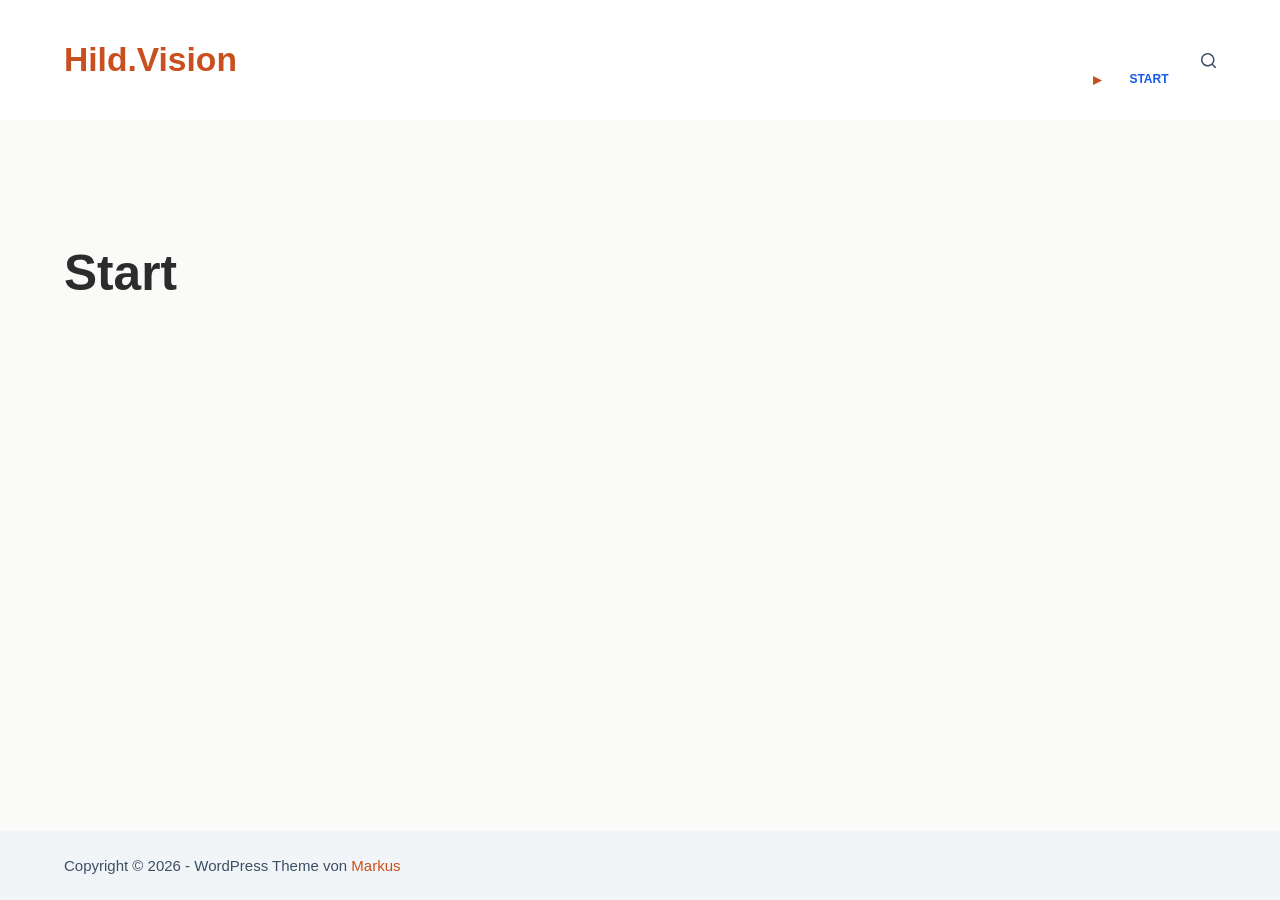
==== commit 1d9e563f: "Auto-export WordPress 2026-09-03 22:27:40" ====
--- a/public/index.html
+++ b/public/index.html
@@ -11,8 +11,8 @@
 	<style>img:is([sizes="auto" i], [sizes^="auto," i]) { contain-intrinsic-size: 3000px 1500px }</style>
 	<link rel="alternate" type="application/rss+xml" title="Hild.Vision &raquo; Feed" href="feed/index.html" />
 <link rel="alternate" type="application/rss+xml" title="Hild.Vision &raquo; Kommentar-Feed" href="comments/feed/index.html" />
-<link rel='stylesheet' id='blocksy-dynamic-global-css' href='wp-content/uploads/blocksy/css/global.css?ver=66438' media='all' />
-<link rel='stylesheet' id='wp-block-library-css' href='wp-includes/css/dist/block-library/style.min.css?ver=6.8.6' media='all' />
+<link rel='stylesheet' id='blocksy-dynamic-global-css' href='wp-content/uploads/blocksy/css/global.css' media='all' />
+<link rel='stylesheet' id='wp-block-library-css' href='wp-includes/css/dist/block-library/style.min.css' media='all' />
 <style id='safe-svg-svg-icon-style-inline-css'>
 .safe-svg-cover{text-align:center}.safe-svg-cover .safe-svg-inside{display:inline-block;max-width:100%}.safe-svg-cover svg{fill:currentColor;height:100%;max-height:100%;max-width:100%;width:100%}
 
@@ -21,15 +21,15 @@
 :root{--wp--preset--aspect-ratio--square: 1;--wp--preset--aspect-ratio--4-3: 4/3;--wp--preset--aspect-ratio--3-4: 3/4;--wp--preset--aspect-ratio--3-2: 3/2;--wp--preset--aspect-ratio--2-3: 2/3;--wp--preset--aspect-ratio--16-9: 16/9;--wp--preset--aspect-ratio--9-16: 9/16;--wp--preset--color--black: #000000;--wp--preset--color--cyan-bluish-gray: #abb8c3;--wp--preset--color--white: #ffffff;--wp--preset--color--pale-pink: #f78da7;--wp--preset--color--vivid-red: #cf2e2e;--wp--preset--color--luminous-vivid-orange: #ff6900;--wp--preset--color--luminous-vivid-amber: #fcb900;--wp--preset--color--light-green-cyan: #7bdcb5;--wp--preset--color--vivid-green-cyan: #00d084;--wp--preset--color--pale-cyan-blue: #8ed1fc;--wp--preset--color--vivid-cyan-blue: #0693e3;--wp--preset--color--vivid-purple: #9b51e0;--wp--preset--color--palette-color-1: var(--theme-palette-color-1, #2872fa);--wp--preset--color--palette-color-2: var(--theme-palette-color-2, #1559ed);--wp--preset--color--palette-color-3: var(--theme-palette-color-3, #3A4F66);--wp--preset--color--palette-color-4: var(--theme-palette-color-4, #192a3d);--wp--preset--color--palette-color-5: var(--theme-palette-color-5, #e1e8ed);--wp--preset--color--palette-color-6: var(--theme-palette-color-6, #f2f5f7);--wp--preset--color--palette-color-7: var(--theme-palette-color-7, #FAFBFC);--wp--preset--color--palette-color-8: var(--theme-palette-color-8, #ffffff);--wp--preset--gradient--vivid-cyan-blue-to-vivid-purple: linear-gradient(135deg,rgba(6,147,227,1) 0%,rgb(155,81,224) 100%);--wp--preset--gradient--light-green-cyan-to-vivid-green-cyan: linear-gradient(135deg,rgb(122,220,180) 0%,rgb(0,208,130) 100%);--wp--preset--gradient--luminous-vivid-amber-to-luminous-vivid-orange: linear-gradient(135deg,rgba(252,185,0,1) 0%,rgba(255,105,0,1) 100%);--wp--preset--gradient--luminous-vivid-orange-to-vivid-red: linear-gradient(135deg,rgba(255,105,0,1) 0%,rgb(207,46,46) 100%);--wp--preset--gradient--very-light-gray-to-cyan-bluish-gray: linear-gradient(135deg,rgb(238,238,238) 0%,rgb(169,184,195) 100%);--wp--preset--gradient--cool-to-warm-spectrum: linear-gradient(135deg,rgb(74,234,220) 0%,rgb(151,120,209) 20%,rgb(207,42,186) 40%,rgb(238,44,130) 60%,rgb(251,105,98) 80%,rgb(254,248,76) 100%);--wp--preset--gradient--blush-light-purple: linear-gradient(135deg,rgb(255,206,236) 0%,rgb(152,150,240) 100%);--wp--preset--gradient--blush-bordeaux: linear-gradient(135deg,rgb(254,205,165) 0%,rgb(254,45,45) 50%,rgb(107,0,62) 100%);--wp--preset--gradient--luminous-dusk: linear-gradient(135deg,rgb(255,203,112) 0%,rgb(199,81,192) 50%,rgb(65,88,208) 100%);--wp--preset--gradient--pale-ocean: linear-gradient(135deg,rgb(255,245,203) 0%,rgb(182,227,212) 50%,rgb(51,167,181) 100%);--wp--preset--gradient--electric-grass: linear-gradient(135deg,rgb(202,248,128) 0%,rgb(113,206,126) 100%);--wp--preset--gradient--midnight: linear-gradient(135deg,rgb(2,3,129) 0%,rgb(40,116,252) 100%);--wp--preset--gradient--juicy-peach: linear-gradient(to right, #ffecd2 0%, #fcb69f 100%);--wp--preset--gradient--young-passion: linear-gradient(to right, #ff8177 0%, #ff867a 0%, #ff8c7f 21%, #f99185 52%, #cf556c 78%, #b12a5b 100%);--wp--preset--gradient--true-sunset: linear-gradient(to right, #fa709a 0%, #fee140 100%);--wp--preset--gradient--morpheus-den: linear-gradient(to top, #30cfd0 0%, #330867 100%);--wp--preset--gradient--plum-plate: linear-gradient(135deg, #667eea 0%, #764ba2 100%);--wp--preset--gradient--aqua-splash: linear-gradient(15deg, #13547a 0%, #80d0c7 100%);--wp--preset--gradient--love-kiss: linear-gradient(to top, #ff0844 0%, #ffb199 100%);--wp--preset--gradient--new-retrowave: linear-gradient(to top, #3b41c5 0%, #a981bb 49%, #ffc8a9 100%);--wp--preset--gradient--plum-bath: linear-gradient(to top, #cc208e 0%, #6713d2 100%);--wp--preset--gradient--high-flight: linear-gradient(to right, #0acffe 0%, #495aff 100%);--wp--preset--gradient--teen-party: linear-gradient(135deg, #FF057C 0%, #8D0B93 50%, #321575 100%);--wp--preset--gradient--fabled-sunset: linear-gradient(135deg, #231557 0%, #44107A 29%, #FF1361 67%, #FFF800 100%);--wp--preset--gradient--arielle-smile: radial-gradient(circle 248px at center, #16d9e3 0%, #30c7ec 47%, #46aef7 100%);--wp--preset--gradient--itmeo-branding: linear-gradient(180deg, #2af598 0%, #009efd 100%);--wp--preset--gradient--deep-blue: linear-gradient(to right, #6a11cb 0%, #2575fc 100%);--wp--preset--gradient--strong-bliss: linear-gradient(to right, #f78ca0 0%, #f9748f 19%, #fd868c 60%, #fe9a8b 100%);--wp--preset--gradient--sweet-period: linear-gradient(to top, #3f51b1 0%, #5a55ae 13%, #7b5fac 25%, #8f6aae 38%, #a86aa4 50%, #cc6b8e 62%, #f18271 75%, #f3a469 87%, #f7c978 100%);--wp--preset--gradient--purple-division: linear-gradient(to top, #7028e4 0%, #e5b2ca 100%);--wp--preset--gradient--cold-evening: linear-gradient(to top, #0c3483 0%, #a2b6df 100%, #6b8cce 100%, #a2b6df 100%);--wp--preset--gradient--mountain-rock: linear-gradient(to right, #868f96 0%, #596164 100%);--wp--preset--gradient--desert-hump: linear-gradient(to top, #c79081 0%, #dfa579 100%);--wp--preset--gradient--ethernal-constance: linear-gradient(to top, #09203f 0%, #537895 100%);--wp--preset--gradient--happy-memories: linear-gradient(300deg, #ff5858 0%, #f09819 100%);--wp--preset--gradient--grown-early: linear-gradient(to top, #0ba360 0%, #3cba92 100%);--wp--preset--gradient--morning-salad: linear-gradient(135deg, #B7F8DB 0%, #50A7C2 100%);--wp--preset--gradient--night-call: linear-gradient(135deg, #AC32E4 0%, #7918F2 48%, #4801FF 100%);--wp--preset--gradient--mind-crawl: linear-gradient(135deg, #473B7B 0%, #3584A7 51%, #30D2BE 100%);--wp--preset--gradient--angel-care: linear-gradient(135deg, #FFE29F 0%, #FFA99F 48%, #FF719A 100%);--wp--preset--gradient--juicy-cake: linear-gradient(to top, #e14fad 0%, #f9d423 100%);--wp--preset--gradient--rich-metal: linear-gradient(to right, #d7d2cc 0%, #304352 100%);--wp--preset--gradient--mole-hall: linear-gradient(340deg, #616161 0%, #9bc5c3 100%);--wp--preset--gradient--cloudy-knoxville: linear-gradient(120deg, #fdfbfb 0%, #ebedee 100%);--wp--preset--gradient--soft-grass: linear-gradient(to top, #c1dfc4 0%, #deecdd 100%);--wp--preset--gradient--saint-petersburg: linear-gradient(135deg, #f5f7fa 0%, #c3cfe2 100%);--wp--preset--gradient--everlasting-sky: linear-gradient(135deg, #fdfcfb 0%, #e2d1c3 100%);--wp--preset--gradient--kind-steel: linear-gradient(340deg, #e9defa 0%, #fbfcdb 100%);--wp--preset--gradient--over-sun: linear-gradient(60deg, #abecd6 0%, #fbed96 100%);--wp--preset--gradient--premium-white: linear-gradient(to top, #d5d4d0 0%, #d5d4d0 1%, #eeeeec 31%, #efeeec 75%, #e9e9e7 100%);--wp--preset--gradient--clean-mirror: linear-gradient(45deg, #93a5cf 0%, #e4efe9 100%);--wp--preset--gradient--wild-apple: linear-gradient(to top, #d299c2 0%, #fef9d7 100%);--wp--preset--gradient--snow-again: linear-gradient(to top, #e6e9f0 0%, #eef1f5 100%);--wp--preset--gradient--confident-cloud: linear-gradient(to top, #dad4ec 0%, #dad4ec 1%, #f3e7e9 100%);--wp--preset--gradient--glass-water: linear-gradient(to top, #dfe9f3 0%, white 100%);--wp--preset--gradient--perfect-white: linear-gradient(135deg, #E3FDF5 0%, #FFE6FA 100%);--wp--preset--font-size--small: 13px;--wp--preset--font-size--medium: 20px;--wp--preset--font-size--large: clamp(22px, 1.375rem + ((1vw - 3.2px) * 0.625), 30px);--wp--preset--font-size--x-large: clamp(30px, 1.875rem + ((1vw - 3.2px) * 1.563), 50px);--wp--preset--font-size--xx-large: clamp(45px, 2.813rem + ((1vw - 3.2px) * 2.734), 80px);--wp--preset--spacing--20: 0.44rem;--wp--preset--spacing--30: 0.67rem;--wp--preset--spacing--40: 1rem;--wp--preset--spacing--50: 1.5rem;--wp--preset--spacing--60: 2.25rem;--wp--preset--spacing--70: 3.38rem;--wp--preset--spacing--80: 5.06rem;--wp--preset--shadow--natural: 6px 6px 9px rgba(0, 0, 0, 0.2);--wp--preset--shadow--deep: 12px 12px 50px rgba(0, 0, 0, 0.4);--wp--preset--shadow--sharp: 6px 6px 0px rgba(0, 0, 0, 0.2);--wp--preset--shadow--outlined: 6px 6px 0px -3px rgba(255, 255, 255, 1), 6px 6px rgba(0, 0, 0, 1);--wp--preset--shadow--crisp: 6px 6px 0px rgba(0, 0, 0, 1);}:root { --wp--style--global--content-size: var(--theme-block-max-width);--wp--style--global--wide-size: var(--theme-block-wide-max-width); }:where(body) { margin: 0; }.wp-site-blocks > .alignleft { float: left; margin-right: 2em; }.wp-site-blocks > .alignright { float: right; margin-left: 2em; }.wp-site-blocks > .aligncenter { justify-content: center; margin-left: auto; margin-right: auto; }:where(.wp-site-blocks) > * { margin-block-start: var(--theme-content-spacing); margin-block-end: 0; }:where(.wp-site-blocks) > :first-child { margin-block-start: 0; }:where(.wp-site-blocks) > :last-child { margin-block-end: 0; }:root { --wp--style--block-gap: var(--theme-content-spacing); }:root :where(.is-layout-flow) > :first-child{margin-block-start: 0;}:root :where(.is-layout-flow) > :last-child{margin-block-end: 0;}:root :where(.is-layout-flow) > *{margin-block-start: var(--theme-content-spacing);margin-block-end: 0;}:root :where(.is-layout-constrained) > :first-child{margin-block-start: 0;}:root :where(.is-layout-constrained) > :last-child{margin-block-end: 0;}:root :where(.is-layout-constrained) > *{margin-block-start: var(--theme-content-spacing);margin-block-end: 0;}:root :where(.is-layout-flex){gap: var(--theme-content-spacing);}:root :where(.is-layout-grid){gap: var(--theme-content-spacing);}.is-layout-flow > .alignleft{float: left;margin-inline-start: 0;margin-inline-end: 2em;}.is-layout-flow > .alignright{float: right;margin-inline-start: 2em;margin-inline-end: 0;}.is-layout-flow > .aligncenter{margin-left: auto !important;margin-right: auto !important;}.is-layout-constrained > .alignleft{float: left;margin-inline-start: 0;margin-inline-end: 2em;}.is-layout-constrained > .alignright{float: right;margin-inline-start: 2em;margin-inline-end: 0;}.is-layout-constrained > .aligncenter{margin-left: auto !important;margin-right: auto !important;}.is-layout-constrained > :where(:not(.alignleft):not(.alignright):not(.alignfull)){max-width: var(--wp--style--global--content-size);margin-left: auto !important;margin-right: auto !important;}.is-layout-constrained > .alignwide{max-width: var(--wp--style--global--wide-size);}body .is-layout-flex{display: flex;}.is-layout-flex{flex-wrap: wrap;align-items: center;}.is-layout-flex > :is(*, div){margin: 0;}body .is-layout-grid{display: grid;}.is-layout-grid > :is(*, div){margin: 0;}body{padding-top: 0px;padding-right: 0px;padding-bottom: 0px;padding-left: 0px;}.has-black-color{color: var(--wp--preset--color--black) !important;}.has-cyan-bluish-gray-color{color: var(--wp--preset--color--cyan-bluish-gray) !important;}.has-white-color{color: var(--wp--preset--color--white) !important;}.has-pale-pink-color{color: var(--wp--preset--color--pale-pink) !important;}.has-vivid-red-color{color: var(--wp--preset--color--vivid-red) !important;}.has-luminous-vivid-orange-color{color: var(--wp--preset--color--luminous-vivid-orange) !important;}.has-luminous-vivid-amber-color{color: var(--wp--preset--color--luminous-vivid-amber) !important;}.has-light-green-cyan-color{color: var(--wp--preset--color--light-green-cyan) !important;}.has-vivid-green-cyan-color{color: var(--wp--preset--color--vivid-green-cyan) !important;}.has-pale-cyan-blue-color{color: var(--wp--preset--color--pale-cyan-blue) !important;}.has-vivid-cyan-blue-color{color: var(--wp--preset--color--vivid-cyan-blue) !important;}.has-vivid-purple-color{color: var(--wp--preset--color--vivid-purple) !important;}.has-palette-color-1-color{color: var(--wp--preset--color--palette-color-1) !important;}.has-palette-color-2-color{color: var(--wp--preset--color--palette-color-2) !important;}.has-palette-color-3-color{color: var(--wp--preset--color--palette-color-3) !important;}.has-palette-color-4-color{color: var(--wp--preset--color--palette-color-4) !important;}.has-palette-color-5-color{color: var(--wp--preset--color--palette-color-5) !important;}.has-palette-color-6-color{color: var(--wp--preset--color--palette-color-6) !important;}.has-palette-color-7-color{color: var(--wp--preset--color--palette-color-7) !important;}.has-palette-color-8-color{color: var(--wp--preset--color--palette-color-8) !important;}.has-black-background-color{background-color: var(--wp--preset--color--black) !important;}.has-cyan-bluish-gray-background-color{background-color: var(--wp--preset--color--cyan-bluish-gray) !important;}.has-white-background-color{background-color: var(--wp--preset--color--white) !important;}.has-pale-pink-background-color{background-color: var(--wp--preset--color--pale-pink) !important;}.has-vivid-red-background-color{background-color: var(--wp--preset--color--vivid-red) !important;}.has-luminous-vivid-orange-background-color{background-color: var(--wp--preset--color--luminous-vivid-orange) !important;}.has-luminous-vivid-amber-background-color{background-color: var(--wp--preset--color--luminous-vivid-amber) !important;}.has-light-green-cyan-background-color{background-color: var(--wp--preset--color--light-green-cyan) !important;}.has-vivid-green-cyan-background-color{background-color: var(--wp--preset--color--vivid-green-cyan) !important;}.has-pale-cyan-blue-background-color{background-color: var(--wp--preset--color--pale-cyan-blue) !important;}.has-vivid-cyan-blue-background-color{background-color: var(--wp--preset--color--vivid-cyan-blue) !important;}.has-vivid-purple-background-color{background-color: var(--wp--preset--color--vivid-purple) !important;}.has-palette-color-1-background-color{background-color: var(--wp--preset--color--palette-color-1) !important;}.has-palette-color-2-background-color{background-color: var(--wp--preset--color--palette-color-2) !important;}.has-palette-color-3-background-color{background-color: var(--wp--preset--color--palette-color-3) !important;}.has-palette-color-4-background-color{background-color: var(--wp--preset--color--palette-color-4) !important;}.has-palette-color-5-background-color{background-color: var(--wp--preset--color--palette-color-5) !important;}.has-palette-color-6-background-color{background-color: var(--wp--preset--color--palette-color-6) !important;}.has-palette-color-7-background-color{background-color: var(--wp--preset--color--palette-color-7) !important;}.has-palette-color-8-background-color{background-color: var(--wp--preset--color--palette-color-8) !important;}.has-black-border-color{border-color: var(--wp--preset--color--black) !important;}.has-cyan-bluish-gray-border-color{border-color: var(--wp--preset--color--cyan-bluish-gray) !important;}.has-white-border-color{border-color: var(--wp--preset--color--white) !important;}.has-pale-pink-border-color{border-color: var(--wp--preset--color--pale-pink) !important;}.has-vivid-red-border-color{border-color: var(--wp--preset--color--vivid-red) !important;}.has-luminous-vivid-orange-border-color{border-color: var(--wp--preset--color--luminous-vivid-orange) !important;}.has-luminous-vivid-amber-border-color{border-color: var(--wp--preset--color--luminous-vivid-amber) !important;}.has-light-green-cyan-border-color{border-color: var(--wp--preset--color--light-green-cyan) !important;}.has-vivid-green-cyan-border-color{border-color: var(--wp--preset--color--vivid-green-cyan) !important;}.has-pale-cyan-blue-border-color{border-color: var(--wp--preset--color--pale-cyan-blue) !important;}.has-vivid-cyan-blue-border-color{border-color: var(--wp--preset--color--vivid-cyan-blue) !important;}.has-vivid-purple-border-color{border-color: var(--wp--preset--color--vivid-purple) !important;}.has-palette-color-1-border-color{border-color: var(--wp--preset--color--palette-color-1) !important;}.has-palette-color-2-border-color{border-color: var(--wp--preset--color--palette-color-2) !important;}.has-palette-color-3-border-color{border-color: var(--wp--preset--color--palette-color-3) !important;}.has-palette-color-4-border-color{border-color: var(--wp--preset--color--palette-color-4) !important;}.has-palette-color-5-border-color{border-color: var(--wp--preset--color--palette-color-5) !important;}.has-palette-color-6-border-color{border-color: var(--wp--preset--color--palette-color-6) !important;}.has-palette-color-7-border-color{border-color: var(--wp--preset--color--palette-color-7) !important;}.has-palette-color-8-border-color{border-color: var(--wp--preset--color--palette-color-8) !important;}.has-vivid-cyan-blue-to-vivid-purple-gradient-background{background: var(--wp--preset--gradient--vivid-cyan-blue-to-vivid-purple) !important;}.has-light-green-cyan-to-vivid-green-cyan-gradient-background{background: var(--wp--preset--gradient--light-green-cyan-to-vivid-green-cyan) !important;}.has-luminous-vivid-amber-to-luminous-vivid-orange-gradient-background{background: var(--wp--preset--gradient--luminous-vivid-amber-to-luminous-vivid-orange) !important;}.has-luminous-vivid-orange-to-vivid-red-gradient-background{background: var(--wp--preset--gradient--luminous-vivid-orange-to-vivid-red) !important;}.has-very-light-gray-to-cyan-bluish-gray-gradient-background{background: var(--wp--preset--gradient--very-light-gray-to-cyan-bluish-gray) !important;}.has-cool-to-warm-spectrum-gradient-background{background: var(--wp--preset--gradient--cool-to-warm-spectrum) !important;}.has-blush-light-purple-gradient-background{background: var(--wp--preset--gradient--blush-light-purple) !important;}.has-blush-bordeaux-gradient-background{background: var(--wp--preset--gradient--blush-bordeaux) !important;}.has-luminous-dusk-gradient-background{background: var(--wp--preset--gradient--luminous-dusk) !important;}.has-pale-ocean-gradient-background{background: var(--wp--preset--gradient--pale-ocean) !important;}.has-electric-grass-gradient-background{background: var(--wp--preset--gradient--electric-grass) !important;}.has-midnight-gradient-background{background: var(--wp--preset--gradient--midnight) !important;}.has-juicy-peach-gradient-background{background: var(--wp--preset--gradient--juicy-peach) !important;}.has-young-passion-gradient-background{background: var(--wp--preset--gradient--young-passion) !important;}.has-true-sunset-gradient-background{background: var(--wp--preset--gradient--true-sunset) !important;}.has-morpheus-den-gradient-background{background: var(--wp--preset--gradient--morpheus-den) !important;}.has-plum-plate-gradient-background{background: var(--wp--preset--gradient--plum-plate) !important;}.has-aqua-splash-gradient-background{background: var(--wp--preset--gradient--aqua-splash) !important;}.has-love-kiss-gradient-background{background: var(--wp--preset--gradient--love-kiss) !important;}.has-new-retrowave-gradient-background{background: var(--wp--preset--gradient--new-retrowave) !important;}.has-plum-bath-gradient-background{background: var(--wp--preset--gradient--plum-bath) !important;}.has-high-flight-gradient-background{background: var(--wp--preset--gradient--high-flight) !important;}.has-teen-party-gradient-background{background: var(--wp--preset--gradient--teen-party) !important;}.has-fabled-sunset-gradient-background{background: var(--wp--preset--gradient--fabled-sunset) !important;}.has-arielle-smile-gradient-background{background: var(--wp--preset--gradient--arielle-smile) !important;}.has-itmeo-branding-gradient-background{background: var(--wp--preset--gradient--itmeo-branding) !important;}.has-deep-blue-gradient-background{background: var(--wp--preset--gradient--deep-blue) !important;}.has-strong-bliss-gradient-background{background: var(--wp--preset--gradient--strong-bliss) !important;}.has-sweet-period-gradient-background{background: var(--wp--preset--gradient--sweet-period) !important;}.has-purple-division-gradient-background{background: var(--wp--preset--gradient--purple-division) !important;}.has-cold-evening-gradient-background{background: var(--wp--preset--gradient--cold-evening) !important;}.has-mountain-rock-gradient-background{background: var(--wp--preset--gradient--mountain-rock) !important;}.has-desert-hump-gradient-background{background: var(--wp--preset--gradient--desert-hump) !important;}.has-ethernal-constance-gradient-background{background: var(--wp--preset--gradient--ethernal-constance) !important;}.has-happy-memories-gradient-background{background: var(--wp--preset--gradient--happy-memories) !important;}.has-grown-early-gradient-background{background: var(--wp--preset--gradient--grown-early) !important;}.has-morning-salad-gradient-background{background: var(--wp--preset--gradient--morning-salad) !important;}.has-night-call-gradient-background{background: var(--wp--preset--gradient--night-call) !important;}.has-mind-crawl-gradient-background{background: var(--wp--preset--gradient--mind-crawl) !important;}.has-angel-care-gradient-background{background: var(--wp--preset--gradient--angel-care) !important;}.has-juicy-cake-gradient-background{background: var(--wp--preset--gradient--juicy-cake) !important;}.has-rich-metal-gradient-background{background: var(--wp--preset--gradient--rich-metal) !important;}.has-mole-hall-gradient-background{background: var(--wp--preset--gradient--mole-hall) !important;}.has-cloudy-knoxville-gradient-background{background: var(--wp--preset--gradient--cloudy-knoxville) !important;}.has-soft-grass-gradient-background{background: var(--wp--preset--gradient--soft-grass) !important;}.has-saint-petersburg-gradient-background{background: var(--wp--preset--gradient--saint-petersburg) !important;}.has-everlasting-sky-gradient-background{background: var(--wp--preset--gradient--everlasting-sky) !important;}.has-kind-steel-gradient-background{background: var(--wp--preset--gradient--kind-steel) !important;}.has-over-sun-gradient-background{background: var(--wp--preset--gradient--over-sun) !important;}.has-premium-white-gradient-background{background: var(--wp--preset--gradient--premium-white) !important;}.has-clean-mirror-gradient-background{background: var(--wp--preset--gradient--clean-mirror) !important;}.has-wild-apple-gradient-background{background: var(--wp--preset--gradient--wild-apple) !important;}.has-snow-again-gradient-background{background: var(--wp--preset--gradient--snow-again) !important;}.has-confident-cloud-gradient-background{background: var(--wp--preset--gradient--confident-cloud) !important;}.has-glass-water-gradient-background{background: var(--wp--preset--gradient--glass-water) !important;}.has-perfect-white-gradient-background{background: var(--wp--preset--gradient--perfect-white) !important;}.has-small-font-size{font-size: var(--wp--preset--font-size--small) !important;}.has-medium-font-size{font-size: var(--wp--preset--font-size--medium) !important;}.has-large-font-size{font-size: var(--wp--preset--font-size--large) !important;}.has-x-large-font-size{font-size: var(--wp--preset--font-size--x-large) !important;}.has-xx-large-font-size{font-size: var(--wp--preset--font-size--xx-large) !important;}
 :root :where(.wp-block-pullquote){font-size: clamp(0.984em, 0.984rem + ((1vw - 0.2em) * 0.645), 1.5em);line-height: 1.6;}
 </style>
-<link rel='stylesheet' id='contact-form-7-css' href='wp-content/plugins/contact-form-7/includes/css/styles.css?ver=6.1.7' media='all' />
-<link rel='stylesheet' id='ct-main-styles-css' href='wp-content/themes/blocksy/static/bundle/main.min.css?ver=2.1.55' media='all' />
-<link rel='stylesheet' id='ct-page-title-styles-css' href='wp-content/themes/blocksy/static/bundle/page-title.min.css?ver=2.1.55' media='all' />
-<link rel='stylesheet' id='ct-cf-7-styles-css' href='wp-content/themes/blocksy/static/bundle/cf-7.min.css?ver=2.1.55' media='all' />
-<link rel='stylesheet' id='cryout-serious-slider-style-css' href='wp-content/plugins/cryout-serious-slider/resources/style.css?ver=1.4.1' media='all' />
-<link rel='stylesheet' id='hildvision-fonts-css' href='wp-content/themes/hildvision-child/assets/fonts.css?ver=1788466174' media='all' />
-<link rel='stylesheet' id='hildvision-child-style-css' href='wp-content/themes/hildvision-child/style.css?ver=1788466174' media='all' />
-<script src="wp-includes/js/jquery/jquery.min.js?ver=3.7.1" id="jquery-core-js"></script>
-<script src="wp-includes/js/jquery/jquery-migrate.min.js?ver=3.4.1" id="jquery-migrate-js"></script>
+<link rel='stylesheet' id='contact-form-7-css' href='wp-content/plugins/contact-form-7/includes/css/styles.css' media='all' />
+<link rel='stylesheet' id='ct-main-styles-css' href='wp-content/themes/blocksy/static/bundle/main.min.css' media='all' />
+<link rel='stylesheet' id='ct-page-title-styles-css' href='wp-content/themes/blocksy/static/bundle/page-title.min.css' media='all' />
+<link rel='stylesheet' id='ct-cf-7-styles-css' href='wp-content/themes/blocksy/static/bundle/cf-7.min.css' media='all' />
+<link rel='stylesheet' id='cryout-serious-slider-style-css' href='wp-content/plugins/cryout-serious-slider/resources/style.css' media='all' />
+<link rel='stylesheet' id='hildvision-fonts-css' href='wp-content/themes/hildvision-child/assets/fonts.css' media='all' />
+<link rel='stylesheet' id='hildvision-child-style-css' href='wp-content/themes/hildvision-child/style.css' media='all' />
+<script src="wp-includes/js/jquery/jquery.min.js" id="jquery-core-js"></script>
+<script src="wp-includes/js/jquery/jquery-migrate.min.js" id="jquery-migrate-js"></script>
 <link rel="https://api.w.org/" href="wp-json/index.html" /><link rel="alternate" title="JSON" type="application/json" href="wp-json/wp/v2/pages/36" /><link rel="canonical" href="index.html" />
 <link rel='shortlink' href='index.html' />
 <link rel="alternate" title="oEmbed (JSON)" type="application/json+oembed" href="wp-json/oembed/1.0/embed?url=http:%252F%252F192.168.1.183%252Fwordpress%252F" />
@@ -67,8 +67,8 @@
 				aria-label="Suchen nach…"
 									role="combobox"
 					aria-autocomplete="list"
-					aria-controls="ct-search-results-b7b"
-					aria-describedby="ct-search-status-b7b"
+					aria-controls="ct-search-results-5f1"
+					aria-describedby="ct-search-status-5f1"
 					aria-expanded="false"
 											>
 
@@ -105,7 +105,7 @@
 
 			<div
 			class="screen-reader-text"
-			id="ct-search-status-b7b"
+			id="ct-search-status-5f1"
 			aria-live="polite"
 			role="status">
 			Keine Ergebnisse		</div>
@@ -235,12 +235,12 @@
 <script type="speculationrules">
 {"prefetch":[{"source":"document","where":{"and":[{"href_matches":"\/wordpress\/*"},{"not":{"href_matches":["\/wordpress\/wp-*.php","\/wordpress\/wp-admin\/*","\/wordpress\/wp-content\/uploads\/*","\/wordpress\/wp-content\/*","\/wordpress\/wp-content\/plugins\/*","\/wordpress\/wp-content\/themes\/hildvision-child\/*","\/wordpress\/wp-content\/themes\/blocksy\/*","\/wordpress\/*\\?(.+)"]}},{"not":{"selector_matches":"a[rel~=\"nofollow\"]"}},{"not":{"selector_matches":".no-prefetch, .no-prefetch a"}}]},"eagerness":"conservative"}]}
 </script>
-<script src="wp-includes/js/dist/hooks.min.js?ver=4d63a3d491d11ffd8ac6" id="wp-hooks-js"></script>
-<script src="wp-includes/js/dist/i18n.min.js?ver=5e580eb46a90c2b997e6" id="wp-i18n-js"></script>
+<script src="wp-includes/js/dist/hooks.min.js" id="wp-hooks-js"></script>
+<script src="wp-includes/js/dist/i18n.min.js" id="wp-i18n-js"></script>
 <script id="wp-i18n-js-after">
 wp.i18n.setLocaleData( { 'text direction\u0004ltr': [ 'ltr' ] } );
 </script>
-<script src="wp-content/plugins/contact-form-7/includes/swv/js/index.js?ver=6.1.7" id="swv-js"></script>
+<script src="wp-content/plugins/contact-form-7/includes/swv/js/index.js" id="swv-js"></script>
 <script id="contact-form-7-js-translations">
 ( function( domain, translations ) {
 	var localeData = translations.locale_data[ domain ] || translations.locale_data.messages;
@@ -256,13 +256,13 @@
     }
 };
 </script>
-<script src="wp-content/plugins/contact-form-7/includes/js/index.js?ver=6.1.7" id="contact-form-7-js"></script>
+<script src="wp-content/plugins/contact-form-7/includes/js/index.js" id="contact-form-7-js"></script>
 <script id="ct-scripts-js-extra">
-var ct_localizations = {"ajax_url":"http:\/\/192.168.1.183\/wordpress\/wp-admin\/admin-ajax.php","public_url":"http:\/\/192.168.1.183\/wordpress\/wp-content\/themes\/blocksy\/static\/bundle\/","rest_url":"http:\/\/192.168.1.183\/wordpress\/wp-json\/","search_url":"http:\/\/192.168.1.183\/wordpress\/search\/QUERY_STRING\/","show_more_text":"Mehr anzeigen","more_text":"Mehr","search_live_results":"Suchergebnisse","search_live_no_results":"Keine Ergebnisse","search_live_results_closed":"Die Suchergebnisse sind geschlossen.","search_live_no_result":"Keine Ergebnisse","search_live_one_result":"Du hast %s Ergebnis erhalten. Bitte dr\u00fccke Tab, um es auszuw\u00e4hlen.","search_live_many_results":"Du hast %s Ergebnisse erhalten. Bitte dr\u00fccke Tab, um eines auszuw\u00e4hlen.","search_live_stock_status_texts":{"instock":"Vorr\u00e4tig","outofstock":"Nicht vorr\u00e4tig"},"clipboard_copied":"Kopiert!","clipboard_failed":"Kopieren fehlgeschlagen","expand_submenu":"Dropdown-Men\u00fc erweitern","collapse_submenu":"Dropdown-Men\u00fc ausklappen","dynamic_js_chunks":[{"id":"blocksy_sticky_header","selector":"header [data-sticky]","url":"http:\/\/192.168.1.183\/wordpress\/wp-content\/plugins\/blocksy-companion\/static\/bundle\/sticky.js?ver=2.1.56","version":"2.1.56"}],"dynamic_styles":{"lazy_load":"http:\/\/192.168.1.183\/wordpress\/wp-content\/themes\/blocksy\/static\/bundle\/non-critical-styles.min.css?ver=2.1.55","search_lazy":"http:\/\/192.168.1.183\/wordpress\/wp-content\/themes\/blocksy\/static\/bundle\/non-critical-search-styles.min.css?ver=2.1.55","back_to_top":"http:\/\/192.168.1.183\/wordpress\/wp-content\/themes\/blocksy\/static\/bundle\/back-to-top.min.css?ver=2.1.55"},"dynamic_styles_selectors":[{"selector":".ct-header-cart, #woo-cart-panel","url":"http:\/\/192.168.1.183\/wordpress\/wp-content\/themes\/blocksy\/static\/bundle\/cart-header-element-lazy.min.css?ver=2.1.55"},{"selector":".flexy","url":"http:\/\/192.168.1.183\/wordpress\/wp-content\/themes\/blocksy\/static\/bundle\/flexy.min.css?ver=2.1.55"},{"selector":".ct-pagination","url":"http:\/\/192.168.1.183\/wordpress\/wp-content\/themes\/blocksy\/static\/bundle\/pagination.min.css?ver=2.1.55"},{"selector":"#account-modal","url":"http:\/\/192.168.1.183\/wordpress\/wp-content\/plugins\/blocksy-companion\/static\/bundle\/header-account-modal-lazy.min.css?ver=2.1.56"},{"selector":".ct-header-account","url":"http:\/\/192.168.1.183\/wordpress\/wp-content\/plugins\/blocksy-companion\/static\/bundle\/header-account-dropdown-lazy.min.css?ver=2.1.56"}],"login_generic_error_msg":"An unexpected error occurred. Please try again later."};
-</script>
-<script src="wp-content/themes/blocksy/static/bundle/main.js?ver=2.1.55" id="ct-scripts-js"></script>
-<script src="wp-content/plugins/cryout-serious-slider/resources/jquery.mobile.custom.min.js?ver=1.4.1" id="cryout-serious-slider-jquerymobile-js" defer data-wp-strategy="defer"></script>
-<script src="wp-content/plugins/cryout-serious-slider/resources/slider.js?ver=1.4.1" id="cryout-serious-slider-script-js" defer data-wp-strategy="defer"></script>
+var ct_localizations = {"ajax_url":"http:\/\/192.168.1.183\/wordpress\/wp-admin\/admin-ajax.php","public_url":"http:\/\/192.168.1.183\/wordpress\/wp-content\/themes\/blocksy\/static\/bundle\/","rest_url":"http:\/\/192.168.1.183\/wordpress\/wp-json\/","search_url":"http:\/\/192.168.1.183\/wordpress\/search\/QUERY_STRING\/","show_more_text":"Mehr anzeigen","more_text":"Mehr","search_live_results":"Suchergebnisse","search_live_no_results":"Keine Ergebnisse","search_live_results_closed":"Die Suchergebnisse sind geschlossen.","search_live_no_result":"Keine Ergebnisse","search_live_one_result":"Du hast %s Ergebnis erhalten. Bitte dr\u00fccke Tab, um es auszuw\u00e4hlen.","search_live_many_results":"Du hast %s Ergebnisse erhalten. Bitte dr\u00fccke Tab, um eines auszuw\u00e4hlen.","search_live_stock_status_texts":{"instock":"Vorr\u00e4tig","outofstock":"Nicht vorr\u00e4tig"},"clipboard_copied":"Kopiert!","clipboard_failed":"Kopieren fehlgeschlagen","expand_submenu":"Dropdown-Men\u00fc erweitern","collapse_submenu":"Dropdown-Men\u00fc ausklappen","dynamic_js_chunks":[{"id":"blocksy_sticky_header","selector":"header [data-sticky]","url":"http:\/\/192.168.1.183\/wordpress\/wp-content\/plugins\/blocksy-companion\/static\/bundle\/sticky.js","version":"2.1.56"}],"dynamic_styles":{"lazy_load":"http:\/\/192.168.1.183\/wordpress\/wp-content\/themes\/blocksy\/static\/bundle\/non-critical-styles.min.css","search_lazy":"http:\/\/192.168.1.183\/wordpress\/wp-content\/themes\/blocksy\/static\/bundle\/non-critical-search-styles.min.css","back_to_top":"http:\/\/192.168.1.183\/wordpress\/wp-content\/themes\/blocksy\/static\/bundle\/back-to-top.min.css"},"dynamic_styles_selectors":[{"selector":".ct-header-cart, #woo-cart-panel","url":"http:\/\/192.168.1.183\/wordpress\/wp-content\/themes\/blocksy\/static\/bundle\/cart-header-element-lazy.min.css"},{"selector":".flexy","url":"http:\/\/192.168.1.183\/wordpress\/wp-content\/themes\/blocksy\/static\/bundle\/flexy.min.css"},{"selector":".ct-pagination","url":"http:\/\/192.168.1.183\/wordpress\/wp-content\/themes\/blocksy\/static\/bundle\/pagination.min.css"},{"selector":"#account-modal","url":"http:\/\/192.168.1.183\/wordpress\/wp-content\/plugins\/blocksy-companion\/static\/bundle\/header-account-modal-lazy.min.css"},{"selector":".ct-header-account","url":"http:\/\/192.168.1.183\/wordpress\/wp-content\/plugins\/blocksy-companion\/static\/bundle\/header-account-dropdown-lazy.min.css"}],"login_generic_error_msg":"An unexpected error occurred. Please try again later."};
+</script>
+<script src="wp-content/themes/blocksy/static/bundle/main.js" id="ct-scripts-js"></script>
+<script src="wp-content/plugins/cryout-serious-slider/resources/jquery.mobile.custom.min.js" id="cryout-serious-slider-jquerymobile-js" defer data-wp-strategy="defer"></script>
+<script src="wp-content/plugins/cryout-serious-slider/resources/slider.js" id="cryout-serious-slider-script-js" defer data-wp-strategy="defer"></script>
 
 </body>
 </html>
--- a/public/wp-content/uploads/blocksy/css/global.css
+++ b/public/wp-content/uploads/blocksy/css/global.css
@@ -0,0 +1 @@
+[data-header*="type-1"] .ct-header [data-id="logo"] .site-title {--theme-font-weight:700;--theme-font-size:25px;--theme-line-height:1.5;--theme-link-initial-color:var(--theme-palette-color-4);} [data-header*="type-1"] .ct-header [data-id="menu"] > ul > li > a {--theme-font-weight:700;--theme-text-transform:uppercase;--theme-font-size:12px;--theme-line-height:1.3;--theme-link-initial-color:var(--theme-text-color);} [data-header*="type-1"] .ct-header [data-id="menu"] .sub-menu .ct-menu-link {--theme-link-initial-color:var(--theme-palette-color-8);--theme-font-weight:500;--theme-font-size:12px;} [data-header*="type-1"] .ct-header [data-id="menu"] .sub-menu {--dropdown-divider:1px dashed rgba(255, 255, 255, 0.1);--theme-box-shadow:0px 10px 20px rgba(41, 51, 61, 0.1);--theme-border-radius:0px 0px 2px 2px;} [data-header*="type-1"] .ct-header [data-row*="middle"] {--height:120px;background-color:var(--theme-palette-color-8);background-image:none;--theme-border-top:none;--theme-border-bottom:none;--theme-box-shadow:none;} [data-header*="type-1"] .ct-header [data-row*="middle"] > div {--theme-border-top:none;--theme-border-bottom:none;} [data-header*="type-1"] [data-id="mobile-menu"] {--theme-font-weight:700;--theme-font-size:20px;--theme-link-initial-color:#ffffff;--mobile-menu-divider:none;} [data-header*="type-1"] #offcanvas {--theme-box-shadow:0px 0px 70px rgba(0, 0, 0, 0.35);--side-panel-width:500px;--panel-content-height:100%;} [data-header*="type-1"] #offcanvas .ct-panel-inner {background-color:rgba(18, 21, 25, 0.98);} [data-header*="type-1"] [data-id="search"] .ct-label {--theme-font-weight:600;--theme-text-transform:uppercase;--theme-font-size:12px;} [data-header*="type-1"] #search-modal .ct-search-results {--theme-font-weight:500;--theme-font-size:14px;--theme-line-height:1.4;} [data-header*="type-1"] #search-modal .ct-search-form {--theme-link-initial-color:#ffffff;--theme-form-text-initial-color:#ffffff;--theme-form-text-focus-color:#ffffff;--theme-form-field-border-initial-color:rgba(255, 255, 255, 0.2);--theme-button-text-initial-color:rgba(255, 255, 255, 0.7);--theme-button-text-hover-color:#ffffff;--theme-button-background-initial-color:var(--theme-palette-color-1);--theme-button-background-hover-color:var(--theme-palette-color-1);--theme-form-border-radius:20px;} [data-header*="type-1"] #search-modal {background-color:rgba(18, 21, 25, 0.98);} [data-header*="type-1"] [data-id="trigger"] {--theme-icon-size:18px;--toggle-button-radius:3px;} [data-header*="type-1"] [data-id="trigger"]:not([data-design="simple"]) {--toggle-button-padding:10px;} [data-header*="type-1"] [data-id="trigger"] .ct-label {--theme-font-weight:600;--theme-text-transform:uppercase;--theme-font-size:12px;} [data-header*="type-1"] {--header-height:120px;} [data-header*="type-1"] .ct-header {background-image:none;} [data-footer*="type-1"] .ct-footer [data-row*="bottom"] > div {--container-spacing:25px;--theme-border:none;--theme-border-top:none;--theme-border-bottom:none;--grid-template-columns:initial;} [data-footer*="type-1"] .ct-footer [data-row*="bottom"] .widget-title {--theme-font-size:16px;} [data-footer*="type-1"] .ct-footer [data-row*="bottom"] {--theme-border-top:none;--theme-border-bottom:none;background-color:transparent;} [data-footer*="type-1"] [data-id="copyright"] {--theme-font-weight:400;--theme-font-size:15px;--theme-line-height:1.3;} [data-footer*="type-1"][data-footer*="reveal"] .site-main {--footer-box-shadow:0px 30px 50px rgba(0, 0, 0, 0.1);} [data-footer*="type-1"] .ct-footer {background-color:var(--theme-palette-color-6);} [data-footer*="type-1"] footer.ct-container {--footer-container-bottom-offset:50px;--footer-container-padding:0px 35px;}:root {--theme-font-family:var(--theme-font-stack-default);--theme-font-weight:400;--theme-text-transform:none;--theme-text-decoration:none;--theme-font-size:16px;--theme-line-height:1.65;--theme-letter-spacing:0em;--theme-button-font-weight:500;--theme-button-font-size:15px;--has-classic-forms:var(--true);--has-modern-forms:var(--false);--theme-form-field-border-initial-color:var(--theme-border-color);--theme-form-field-border-focus-color:var(--theme-palette-color-1);--theme-form-selection-field-initial-color:var(--theme-border-color);--theme-form-selection-field-active-color:var(--theme-palette-color-1);--theme-palette-color-1:#2872fa;--theme-palette-color-2:#1559ed;--theme-palette-color-3:#3A4F66;--theme-palette-color-4:#192a3d;--theme-palette-color-5:#e1e8ed;--theme-palette-color-6:#f2f5f7;--theme-palette-color-7:#FAFBFC;--theme-palette-color-8:#ffffff;--theme-text-color:var(--theme-palette-color-3);--theme-link-initial-color:var(--theme-palette-color-1);--theme-link-hover-color:var(--theme-palette-color-2);--theme-selection-text-color:#ffffff;--theme-selection-background-color:var(--theme-palette-color-1);--theme-border-color:var(--theme-palette-color-5);--theme-headings-color:var(--theme-palette-color-4);--theme-content-spacing:1.5em;--theme-button-min-height:40px;--theme-button-shadow:none;--theme-button-transform:none;--theme-button-text-initial-color:#ffffff;--theme-button-text-hover-color:#ffffff;--theme-button-background-initial-color:var(--theme-palette-color-1);--theme-button-background-hover-color:var(--theme-palette-color-2);--theme-button-border:none;--theme-button-padding:5px 20px;--theme-normal-container-max-width:1290px;--theme-content-vertical-spacing:60px;--theme-container-edge-spacing:90vw;--theme-narrow-container-max-width:750px;--theme-wide-offset:130px;}h1 {--theme-font-weight:700;--theme-font-size:40px;--theme-line-height:1.5;}h2 {--theme-font-weight:700;--theme-font-size:35px;--theme-line-height:1.5;}h3 {--theme-font-weight:700;--theme-font-size:30px;--theme-line-height:1.5;}h4 {--theme-font-weight:700;--theme-font-size:25px;--theme-line-height:1.5;}h5 {--theme-font-weight:700;--theme-font-size:20px;--theme-line-height:1.5;}h6 {--theme-font-weight:700;--theme-font-size:16px;--theme-line-height:1.5;}.wp-block-pullquote {--theme-font-family:Georgia;--theme-font-weight:600;--theme-font-size:25px;}pre, code, samp, kbd {--theme-font-family:monospace;--theme-font-weight:400;--theme-font-size:16px;}figcaption {--theme-font-size:14px;}.ct-sidebar .widget-title {--theme-font-size:20px;}.ct-breadcrumbs {--theme-font-weight:600;--theme-text-transform:uppercase;--theme-font-size:12px;}body {background-color:var(--theme-palette-color-7);background-image:none;} [data-prefix="single_blog_post"] .entry-header .page-title {--theme-font-size:30px;} [data-prefix="single_blog_post"] .entry-header .entry-meta {--theme-font-weight:600;--theme-text-transform:uppercase;--theme-font-size:12px;--theme-line-height:1.3;} [data-prefix="categories"] .entry-header .page-title {--theme-font-size:30px;} [data-prefix="categories"] .entry-header .entry-meta {--theme-font-weight:600;--theme-text-transform:uppercase;--theme-font-size:12px;--theme-line-height:1.3;} [data-prefix="search"] .entry-header .page-title {--theme-font-size:30px;} [data-prefix="search"] .entry-header .entry-meta {--theme-font-weight:600;--theme-text-transform:uppercase;--theme-font-size:12px;--theme-line-height:1.3;} [data-prefix="author"] .entry-header .page-title {--theme-font-size:30px;} [data-prefix="author"] .entry-header .entry-meta {--theme-font-weight:600;--theme-text-transform:uppercase;--theme-font-size:12px;--theme-line-height:1.3;} [data-prefix="author"] .hero-section[data-type="type-2"] {background-color:var(--theme-palette-color-6);background-image:none;--container-padding:50px 0px;} [data-prefix="single_page"] .entry-header .page-title {--theme-font-size:30px;} [data-prefix="single_page"] .entry-header .entry-meta {--theme-font-weight:600;--theme-text-transform:uppercase;--theme-font-size:12px;--theme-line-height:1.3;} [data-prefix="blog"] .entries {--grid-template-columns:repeat(3, minmax(0, 1fr));} [data-prefix="blog"] .entry-card .entry-title {--theme-font-size:20px;--theme-line-height:1.3;} [data-prefix="blog"] .entry-card .entry-meta {--theme-font-weight:600;--theme-text-transform:uppercase;--theme-font-size:12px;} [data-prefix="blog"] .entry-card {background-color:var(--theme-palette-color-8);--theme-box-shadow:0px 12px 18px -6px rgba(34, 56, 101, 0.04);} [data-prefix="categories"] .entries {--grid-template-columns:repeat(3, minmax(0, 1fr));} [data-prefix="categories"] .entry-card .entry-title {--theme-font-size:20px;--theme-line-height:1.3;} [data-prefix="categories"] .entry-card .entry-meta {--theme-font-weight:600;--theme-text-transform:uppercase;--theme-font-size:12px;} [data-prefix="categories"] .entry-card {background-color:var(--theme-palette-color-8);--theme-box-shadow:0px 12px 18px -6px rgba(34, 56, 101, 0.04);} [data-prefix="author"] .entries {--grid-template-columns:repeat(3, minmax(0, 1fr));} [data-prefix="author"] .entry-card .entry-title {--theme-font-size:20px;--theme-line-height:1.3;} [data-prefix="author"] .entry-card .entry-meta {--theme-font-weight:600;--theme-text-transform:uppercase;--theme-font-size:12px;} [data-prefix="author"] .entry-card {background-color:var(--theme-palette-color-8);--theme-box-shadow:0px 12px 18px -6px rgba(34, 56, 101, 0.04);} [data-prefix="search"] .entries {--grid-template-columns:repeat(3, minmax(0, 1fr));} [data-prefix="search"] .entry-card .entry-title {--theme-font-size:20px;--theme-line-height:1.3;} [data-prefix="search"] .entry-card .entry-meta {--theme-font-weight:600;--theme-text-transform:uppercase;--theme-font-size:12px;} [data-prefix="search"] .entry-card {background-color:var(--theme-palette-color-8);--theme-box-shadow:0px 12px 18px -6px rgba(34, 56, 101, 0.04);}form textarea {--theme-form-field-height:170px;}.ct-sidebar {--theme-link-initial-color:var(--theme-text-color);}aside[data-type="type-3"] {--theme-border:1px solid rgba(224, 229, 235, 0.8);} [data-prefix="single_blog_post"] [class*="ct-container"] > article[class*="post"] {--has-boxed:var(--false);--has-wide:var(--true);} [data-prefix="single_page"] [class*="ct-container"] > article[class*="post"] {--has-boxed:var(--false);--has-wide:var(--true);}@media (max-width: 999.98px) {  [data-header*="type-1"] .ct-header [data-row*="middle"] {--height:70px;} [data-header*="type-1"] #offcanvas {--side-panel-width:65vw;} [data-header*="type-1"] {--header-height:70px;} [data-footer*="type-1"] .ct-footer [data-row*="bottom"] > div {--grid-template-columns:initial;} [data-footer*="type-1"] footer.ct-container {--footer-container-padding:0vw 4vw;} [data-prefix="blog"] .entries {--grid-template-columns:repeat(2, minmax(0, 1fr));} [data-prefix="categories"] .entries {--grid-template-columns:repeat(2, minmax(0, 1fr));} [data-prefix="author"] .entries {--grid-template-columns:repeat(2, minmax(0, 1fr));} [data-prefix="search"] .entries {--grid-template-columns:repeat(2, minmax(0, 1fr));}}@media (max-width: 689.98px) {[data-header*="type-1"] #offcanvas {--side-panel-width:90vw;} [data-footer*="type-1"] .ct-footer [data-row*="bottom"] > div {--container-spacing:15px;--grid-template-columns:initial;} [data-footer*="type-1"] footer.ct-container {--footer-container-padding:0vw 5vw;} [data-prefix="blog"] .entries {--grid-template-columns:repeat(1, minmax(0, 1fr));} [data-prefix="blog"] .entry-card .entry-title {--theme-font-size:18px;} [data-prefix="categories"] .entries {--grid-template-columns:repeat(1, minmax(0, 1fr));} [data-prefix="categories"] .entry-card .entry-title {--theme-font-size:18px;} [data-prefix="author"] .entries {--grid-template-columns:repeat(1, minmax(0, 1fr));} [data-prefix="author"] .entry-card .entry-title {--theme-font-size:18px;} [data-prefix="search"] .entries {--grid-template-columns:repeat(1, minmax(0, 1fr));} [data-prefix="search"] .entry-card .entry-title {--theme-font-size:18px;}:root {--theme-content-vertical-spacing:50px;--theme-container-edge-spacing:88vw;}}
--- a/public/wp-includes/css/dist/block-library/style.min.css
+++ b/public/wp-includes/css/dist/block-library/style.min.css
@@ -0,0 +1,13 @@
+@charset "UTF-8";.wp-block-archives{box-sizing:border-box}.wp-block-archives-dropdown label{display:block}.wp-block-avatar{line-height:0}.wp-block-avatar,.wp-block-avatar img{box-sizing:border-box}.wp-block-avatar.aligncenter{text-align:center}.wp-block-audio{box-sizing:border-box}.wp-block-audio :where(figcaption){margin-bottom:1em;margin-top:.5em}.wp-block-audio audio{min-width:300px;width:100%}.wp-block-button__link{align-content:center;box-sizing:border-box;cursor:pointer;display:inline-block;height:100%;text-align:center;word-break:break-word}.wp-block-button__link.aligncenter{text-align:center}.wp-block-button__link.alignright{text-align:right}:where(.wp-block-button__link){border-radius:9999px;box-shadow:none;padding:calc(.667em + 2px) calc(1.333em + 2px);text-decoration:none}.wp-block-button[style*=text-decoration] .wp-block-button__link{text-decoration:inherit}.wp-block-buttons>.wp-block-button.has-custom-width{max-width:none}.wp-block-buttons>.wp-block-button.has-custom-width .wp-block-button__link{width:100%}.wp-block-buttons>.wp-block-button.has-custom-font-size .wp-block-button__link{font-size:inherit}.wp-block-buttons>.wp-block-button.wp-block-button__width-25{width:calc(25% - var(--wp--style--block-gap, .5em)*.75)}.wp-block-buttons>.wp-block-button.wp-block-button__width-50{width:calc(50% - var(--wp--style--block-gap, .5em)*.5)}.wp-block-buttons>.wp-block-button.wp-block-button__width-75{width:calc(75% - var(--wp--style--block-gap, .5em)*.25)}.wp-block-buttons>.wp-block-button.wp-block-button__width-100{flex-basis:100%;width:100%}.wp-block-buttons.is-vertical>.wp-block-button.wp-block-button__width-25{width:25%}.wp-block-buttons.is-vertical>.wp-block-button.wp-block-button__width-50{width:50%}.wp-block-buttons.is-vertical>.wp-block-button.wp-block-button__width-75{width:75%}.wp-block-button.is-style-squared,.wp-block-button__link.wp-block-button.is-style-squared{border-radius:0}.wp-block-button.no-border-radius,.wp-block-button__link.no-border-radius{border-radius:0!important}:root :where(.wp-block-button .wp-block-button__link.is-style-outline),:root :where(.wp-block-button.is-style-outline>.wp-block-button__link){border:2px solid;padding:.667em 1.333em}:root :where(.wp-block-button .wp-block-button__link.is-style-outline:not(.has-text-color)),:root :where(.wp-block-button.is-style-outline>.wp-block-button__link:not(.has-text-color)){color:currentColor}:root :where(.wp-block-button .wp-block-button__link.is-style-outline:not(.has-background)),:root :where(.wp-block-button.is-style-outline>.wp-block-button__link:not(.has-background)){background-color:initial;background-image:none}.wp-block-buttons{box-sizing:border-box}.wp-block-buttons.is-vertical{flex-direction:column}.wp-block-buttons.is-vertical>.wp-block-button:last-child{margin-bottom:0}.wp-block-buttons>.wp-block-button{display:inline-block;margin:0}.wp-block-buttons.is-content-justification-left{justify-content:flex-start}.wp-block-buttons.is-content-justification-left.is-vertical{align-items:flex-start}.wp-block-buttons.is-content-justification-center{justify-content:center}.wp-block-buttons.is-content-justification-center.is-vertical{align-items:center}.wp-block-buttons.is-content-justification-right{justify-content:flex-end}.wp-block-buttons.is-content-justification-right.is-vertical{align-items:flex-end}.wp-block-buttons.is-content-justification-space-between{justify-content:space-between}.wp-block-buttons.aligncenter{text-align:center}.wp-block-buttons:not(.is-content-justification-space-between,.is-content-justification-right,.is-content-justification-left,.is-content-justification-center) .wp-block-button.aligncenter{margin-left:auto;margin-right:auto;width:100%}.wp-block-buttons[style*=text-decoration] .wp-block-button,.wp-block-buttons[style*=text-decoration] .wp-block-button__link{text-decoration:inherit}.wp-block-buttons.has-custom-font-size .wp-block-button__link{font-size:inherit}.wp-block-buttons .wp-block-button__link{width:100%}.wp-block-button.aligncenter,.wp-block-calendar{text-align:center}.wp-block-calendar td,.wp-block-calendar th{border:1px solid;padding:.25em}.wp-block-calendar th{font-weight:400}.wp-block-calendar caption{background-color:inherit}.wp-block-calendar table{border-collapse:collapse;width:100%}.wp-block-calendar table:where(:not(.has-text-color)){color:#40464d}.wp-block-calendar table:where(:not(.has-text-color)) td,.wp-block-calendar table:where(:not(.has-text-color)) th{border-color:#ddd}.wp-block-calendar table.has-background th{background-color:inherit}.wp-block-calendar table.has-text-color th{color:inherit}:where(.wp-block-calendar table:not(.has-background) th){background:#ddd}.wp-block-categories{box-sizing:border-box}.wp-block-categories.alignleft{margin-right:2em}.wp-block-categories.alignright{margin-left:2em}.wp-block-categories.wp-block-categories-dropdown.aligncenter{text-align:center}.wp-block-categories .wp-block-categories__label{display:block;width:100%}.wp-block-code{box-sizing:border-box}.wp-block-code code{
+  /*!rtl:begin:ignore*/direction:ltr;display:block;font-family:inherit;overflow-wrap:break-word;text-align:initial;white-space:pre-wrap
+  /*!rtl:end:ignore*/}.wp-block-columns{align-items:normal!important;box-sizing:border-box;display:flex;flex-wrap:wrap!important}@media (min-width:782px){.wp-block-columns{flex-wrap:nowrap!important}}.wp-block-columns.are-vertically-aligned-top{align-items:flex-start}.wp-block-columns.are-vertically-aligned-center{align-items:center}.wp-block-columns.are-vertically-aligned-bottom{align-items:flex-end}@media (max-width:781px){.wp-block-columns:not(.is-not-stacked-on-mobile)>.wp-block-column{flex-basis:100%!important}}@media (min-width:782px){.wp-block-columns:not(.is-not-stacked-on-mobile)>.wp-block-column{flex-basis:0;flex-grow:1}.wp-block-columns:not(.is-not-stacked-on-mobile)>.wp-block-column[style*=flex-basis]{flex-grow:0}}.wp-block-columns.is-not-stacked-on-mobile{flex-wrap:nowrap!important}.wp-block-columns.is-not-stacked-on-mobile>.wp-block-column{flex-basis:0;flex-grow:1}.wp-block-columns.is-not-stacked-on-mobile>.wp-block-column[style*=flex-basis]{flex-grow:0}:where(.wp-block-columns){margin-bottom:1.75em}:where(.wp-block-columns.has-background){padding:1.25em 2.375em}.wp-block-column{flex-grow:1;min-width:0;overflow-wrap:break-word;word-break:break-word}.wp-block-column.is-vertically-aligned-top{align-self:flex-start}.wp-block-column.is-vertically-aligned-center{align-self:center}.wp-block-column.is-vertically-aligned-bottom{align-self:flex-end}.wp-block-column.is-vertically-aligned-stretch{align-self:stretch}.wp-block-column.is-vertically-aligned-bottom,.wp-block-column.is-vertically-aligned-center,.wp-block-column.is-vertically-aligned-top{width:100%}.wp-block-post-comments{box-sizing:border-box}.wp-block-post-comments .alignleft{float:left}.wp-block-post-comments .alignright{float:right}.wp-block-post-comments .navigation:after{clear:both;content:"";display:table}.wp-block-post-comments .commentlist{clear:both;list-style:none;margin:0;padding:0}.wp-block-post-comments .commentlist .comment{min-height:2.25em;padding-left:3.25em}.wp-block-post-comments .commentlist .comment p{font-size:1em;line-height:1.8;margin:1em 0}.wp-block-post-comments .commentlist .children{list-style:none;margin:0;padding:0}.wp-block-post-comments .comment-author{line-height:1.5}.wp-block-post-comments .comment-author .avatar{border-radius:1.5em;display:block;float:left;height:2.5em;margin-right:.75em;margin-top:.5em;width:2.5em}.wp-block-post-comments .comment-author cite{font-style:normal}.wp-block-post-comments .comment-meta{font-size:.875em;line-height:1.5}.wp-block-post-comments .comment-meta b{font-weight:400}.wp-block-post-comments .comment-meta .comment-awaiting-moderation{display:block;margin-bottom:1em;margin-top:1em}.wp-block-post-comments .comment-body .commentmetadata{font-size:.875em}.wp-block-post-comments .comment-form-author label,.wp-block-post-comments .comment-form-comment label,.wp-block-post-comments .comment-form-email label,.wp-block-post-comments .comment-form-url label{display:block;margin-bottom:.25em}.wp-block-post-comments .comment-form input:not([type=submit]):not([type=checkbox]),.wp-block-post-comments .comment-form textarea{box-sizing:border-box;display:block;width:100%}.wp-block-post-comments .comment-form-cookies-consent{display:flex;gap:.25em}.wp-block-post-comments .comment-form-cookies-consent #wp-comment-cookies-consent{margin-top:.35em}.wp-block-post-comments .comment-reply-title{margin-bottom:0}.wp-block-post-comments .comment-reply-title :where(small){font-size:var(--wp--preset--font-size--medium,smaller);margin-left:.5em}.wp-block-post-comments .reply{font-size:.875em;margin-bottom:1.4em}.wp-block-post-comments input:not([type=submit]),.wp-block-post-comments textarea{border:1px solid #949494;font-family:inherit;font-size:1em}.wp-block-post-comments input:not([type=submit]):not([type=checkbox]),.wp-block-post-comments textarea{padding:calc(.667em + 2px)}:where(.wp-block-post-comments input[type=submit]){border:none}.wp-block-comments{box-sizing:border-box}.wp-block-comments-pagination>.wp-block-comments-pagination-next,.wp-block-comments-pagination>.wp-block-comments-pagination-numbers,.wp-block-comments-pagination>.wp-block-comments-pagination-previous{font-size:inherit;margin-bottom:.5em;margin-right:.5em}.wp-block-comments-pagination>.wp-block-comments-pagination-next:last-child,.wp-block-comments-pagination>.wp-block-comments-pagination-numbers:last-child,.wp-block-comments-pagination>.wp-block-comments-pagination-previous:last-child{margin-right:0}.wp-block-comments-pagination .wp-block-comments-pagination-previous-arrow{display:inline-block;margin-right:1ch}.wp-block-comments-pagination .wp-block-comments-pagination-previous-arrow:not(.is-arrow-chevron){transform:scaleX(1)}.wp-block-comments-pagination .wp-block-comments-pagination-next-arrow{display:inline-block;margin-left:1ch}.wp-block-comments-pagination .wp-block-comments-pagination-next-arrow:not(.is-arrow-chevron){transform:scaleX(1)}.wp-block-comments-pagination.aligncenter{justify-content:center}.wp-block-comment-template{box-sizing:border-box;list-style:none;margin-bottom:0;max-width:100%;padding:0}.wp-block-comment-template li{clear:both}.wp-block-comment-template ol{list-style:none;margin-bottom:0;max-width:100%;padding-left:2rem}.wp-block-comment-template.alignleft{float:left}.wp-block-comment-template.aligncenter{margin-left:auto;margin-right:auto;width:fit-content}.wp-block-comment-template.alignright{float:right}.wp-block-comment-date{box-sizing:border-box}.comment-awaiting-moderation{display:block;font-size:.875em;line-height:1.5}.wp-block-comment-author-name,.wp-block-comment-content,.wp-block-comment-edit-link,.wp-block-comment-reply-link{box-sizing:border-box}.wp-block-cover,.wp-block-cover-image{align-items:center;background-position:50%;box-sizing:border-box;display:flex;justify-content:center;min-height:430px;overflow:hidden;overflow:clip;padding:1em;position:relative}.wp-block-cover .has-background-dim:not([class*=-background-color]),.wp-block-cover-image .has-background-dim:not([class*=-background-color]),.wp-block-cover-image.has-background-dim:not([class*=-background-color]),.wp-block-cover.has-background-dim:not([class*=-background-color]){background-color:#000}.wp-block-cover .has-background-dim.has-background-gradient,.wp-block-cover-image .has-background-dim.has-background-gradient{background-color:initial}.wp-block-cover-image.has-background-dim:before,.wp-block-cover.has-background-dim:before{background-color:inherit;content:""}.wp-block-cover .wp-block-cover__background,.wp-block-cover .wp-block-cover__gradient-background,.wp-block-cover-image .wp-block-cover__background,.wp-block-cover-image .wp-block-cover__gradient-background,.wp-block-cover-image.has-background-dim:not(.has-background-gradient):before,.wp-block-cover.has-background-dim:not(.has-background-gradient):before{bottom:0;left:0;opacity:.5;position:absolute;right:0;top:0}.wp-block-cover-image.has-background-dim.has-background-dim-10 .wp-block-cover__background,.wp-block-cover-image.has-background-dim.has-background-dim-10 .wp-block-cover__gradient-background,.wp-block-cover-image.has-background-dim.has-background-dim-10:not(.has-background-gradient):before,.wp-block-cover.has-background-dim.has-background-dim-10 .wp-block-cover__background,.wp-block-cover.has-background-dim.has-background-dim-10 .wp-block-cover__gradient-background,.wp-block-cover.has-background-dim.has-background-dim-10:not(.has-background-gradient):before{opacity:.1}.wp-block-cover-image.has-background-dim.has-background-dim-20 .wp-block-cover__background,.wp-block-cover-image.has-background-dim.has-background-dim-20 .wp-block-cover__gradient-background,.wp-block-cover-image.has-background-dim.has-background-dim-20:not(.has-background-gradient):before,.wp-block-cover.has-background-dim.has-background-dim-20 .wp-block-cover__background,.wp-block-cover.has-background-dim.has-background-dim-20 .wp-block-cover__gradient-background,.wp-block-cover.has-background-dim.has-background-dim-20:not(.has-background-gradient):before{opacity:.2}.wp-block-cover-image.has-background-dim.has-background-dim-30 .wp-block-cover__background,.wp-block-cover-image.has-background-dim.has-background-dim-30 .wp-block-cover__gradient-background,.wp-block-cover-image.has-background-dim.has-background-dim-30:not(.has-background-gradient):before,.wp-block-cover.has-background-dim.has-background-dim-30 .wp-block-cover__background,.wp-block-cover.has-background-dim.has-background-dim-30 .wp-block-cover__gradient-background,.wp-block-cover.has-background-dim.has-background-dim-30:not(.has-background-gradient):before{opacity:.3}.wp-block-cover-image.has-background-dim.has-background-dim-40 .wp-block-cover__background,.wp-block-cover-image.has-background-dim.has-background-dim-40 .wp-block-cover__gradient-background,.wp-block-cover-image.has-background-dim.has-background-dim-40:not(.has-background-gradient):before,.wp-block-cover.has-background-dim.has-background-dim-40 .wp-block-cover__background,.wp-block-cover.has-background-dim.has-background-dim-40 .wp-block-cover__gradient-background,.wp-block-cover.has-background-dim.has-background-dim-40:not(.has-background-gradient):before{opacity:.4}.wp-block-cover-image.has-background-dim.has-background-dim-50 .wp-block-cover__background,.wp-block-cover-image.has-background-dim.has-background-dim-50 .wp-block-cover__gradient-background,.wp-block-cover-image.has-background-dim.has-background-dim-50:not(.has-background-gradient):before,.wp-block-cover.has-background-dim.has-background-dim-50 .wp-block-cover__background,.wp-block-cover.has-background-dim.has-background-dim-50 .wp-block-cover__gradient-background,.wp-block-cover.has-background-dim.has-background-dim-50:not(.has-background-gradient):before{opacity:.5}.wp-block-cover-image.has-background-dim.has-background-dim-60 .wp-block-cover__background,.wp-block-cover-image.has-background-dim.has-background-dim-60 .wp-block-cover__gradient-background,.wp-block-cover-image.has-background-dim.has-background-dim-60:not(.has-background-gradient):before,.wp-block-cover.has-background-dim.has-background-dim-60 .wp-block-cover__background,.wp-block-cover.has-background-dim.has-background-dim-60 .wp-block-cover__gradient-background,.wp-block-cover.has-background-dim.has-background-dim-60:not(.has-background-gradient):before{opacity:.6}.wp-block-cover-image.has-background-dim.has-background-dim-70 .wp-block-cover__background,.wp-block-cover-image.has-background-dim.has-background-dim-70 .wp-block-cover__gradient-background,.wp-block-cover-image.has-background-dim.has-background-dim-70:not(.has-background-gradient):before,.wp-block-cover.has-background-dim.has-background-dim-70 .wp-block-cover__background,.wp-block-cover.has-background-dim.has-background-dim-70 .wp-block-cover__gradient-background,.wp-block-cover.has-background-dim.has-background-dim-70:not(.has-background-gradient):before{opacity:.7}.wp-block-cover-image.has-background-dim.has-background-dim-80 .wp-block-cover__background,.wp-block-cover-image.has-background-dim.has-background-dim-80 .wp-block-cover__gradient-background,.wp-block-cover-image.has-background-dim.has-background-dim-80:not(.has-background-gradient):before,.wp-block-cover.has-background-dim.has-background-dim-80 .wp-block-cover__background,.wp-block-cover.has-background-dim.has-background-dim-80 .wp-block-cover__gradient-background,.wp-block-cover.has-background-dim.has-background-dim-80:not(.has-background-gradient):before{opacity:.8}.wp-block-cover-image.has-background-dim.has-background-dim-90 .wp-block-cover__background,.wp-block-cover-image.has-background-dim.has-background-dim-90 .wp-block-cover__gradient-background,.wp-block-cover-image.has-background-dim.has-background-dim-90:not(.has-background-gradient):before,.wp-block-cover.has-background-dim.has-background-dim-90 .wp-block-cover__background,.wp-block-cover.has-background-dim.has-background-dim-90 .wp-block-cover__gradient-background,.wp-block-cover.has-background-dim.has-background-dim-90:not(.has-background-gradient):before{opacity:.9}.wp-block-cover-image.has-background-dim.has-background-dim-100 .wp-block-cover__background,.wp-block-cover-image.has-background-dim.has-background-dim-100 .wp-block-cover__gradient-background,.wp-block-cover-image.has-background-dim.has-background-dim-100:not(.has-background-gradient):before,.wp-block-cover.has-background-dim.has-background-dim-100 .wp-block-cover__background,.wp-block-cover.has-background-dim.has-background-dim-100 .wp-block-cover__gradient-background,.wp-block-cover.has-background-dim.has-background-dim-100:not(.has-background-gradient):before{opacity:1}.wp-block-cover .wp-block-cover__background.has-background-dim.has-background-dim-0,.wp-block-cover .wp-block-cover__gradient-background.has-background-dim.has-background-dim-0,.wp-block-cover-image .wp-block-cover__background.has-background-dim.has-background-dim-0,.wp-block-cover-image .wp-block-cover__gradient-background.has-background-dim.has-background-dim-0{opacity:0}.wp-block-cover .wp-block-cover__background.has-background-dim.has-background-dim-10,.wp-block-cover .wp-block-cover__gradient-background.has-background-dim.has-background-dim-10,.wp-block-cover-image .wp-block-cover__background.has-background-dim.has-background-dim-10,.wp-block-cover-image .wp-block-cover__gradient-background.has-background-dim.has-background-dim-10{opacity:.1}.wp-block-cover .wp-block-cover__background.has-background-dim.has-background-dim-20,.wp-block-cover .wp-block-cover__gradient-background.has-background-dim.has-background-dim-20,.wp-block-cover-image .wp-block-cover__background.has-background-dim.has-background-dim-20,.wp-block-cover-image .wp-block-cover__gradient-background.has-background-dim.has-background-dim-20{opacity:.2}.wp-block-cover .wp-block-cover__background.has-background-dim.has-background-dim-30,.wp-block-cover .wp-block-cover__gradient-background.has-background-dim.has-background-dim-30,.wp-block-cover-image .wp-block-cover__background.has-background-dim.has-background-dim-30,.wp-block-cover-image .wp-block-cover__gradient-background.has-background-dim.has-background-dim-30{opacity:.3}.wp-block-cover .wp-block-cover__background.has-background-dim.has-background-dim-40,.wp-block-cover .wp-block-cover__gradient-background.has-background-dim.has-background-dim-40,.wp-block-cover-image .wp-block-cover__background.has-background-dim.has-background-dim-40,.wp-block-cover-image .wp-block-cover__gradient-background.has-background-dim.has-background-dim-40{opacity:.4}.wp-block-cover .wp-block-cover__background.has-background-dim.has-background-dim-50,.wp-block-cover .wp-block-cover__gradient-background.has-background-dim.has-background-dim-50,.wp-block-cover-image .wp-block-cover__background.has-background-dim.has-background-dim-50,.wp-block-cover-image .wp-block-cover__gradient-background.has-background-dim.has-background-dim-50{opacity:.5}.wp-block-cover .wp-block-cover__background.has-background-dim.has-background-dim-60,.wp-block-cover .wp-block-cover__gradient-background.has-background-dim.has-background-dim-60,.wp-block-cover-image .wp-block-cover__background.has-background-dim.has-background-dim-60,.wp-block-cover-image .wp-block-cover__gradient-background.has-background-dim.has-background-dim-60{opacity:.6}.wp-block-cover .wp-block-cover__background.has-background-dim.has-background-dim-70,.wp-block-cover .wp-block-cover__gradient-background.has-background-dim.has-background-dim-70,.wp-block-cover-image .wp-block-cover__background.has-background-dim.has-background-dim-70,.wp-block-cover-image .wp-block-cover__gradient-background.has-background-dim.has-background-dim-70{opacity:.7}.wp-block-cover .wp-block-cover__background.has-background-dim.has-background-dim-80,.wp-block-cover .wp-block-cover__gradient-background.has-background-dim.has-background-dim-80,.wp-block-cover-image .wp-block-cover__background.has-background-dim.has-background-dim-80,.wp-block-cover-image .wp-block-cover__gradient-background.has-background-dim.has-background-dim-80{opacity:.8}.wp-block-cover .wp-block-cover__background.has-background-dim.has-background-dim-90,.wp-block-cover .wp-block-cover__gradient-background.has-background-dim.has-background-dim-90,.wp-block-cover-image .wp-block-cover__background.has-background-dim.has-background-dim-90,.wp-block-cover-image .wp-block-cover__gradient-background.has-background-dim.has-background-dim-90{opacity:.9}.wp-block-cover .wp-block-cover__background.has-background-dim.has-background-dim-100,.wp-block-cover .wp-block-cover__gradient-background.has-background-dim.has-background-dim-100,.wp-block-cover-image .wp-block-cover__background.has-background-dim.has-background-dim-100,.wp-block-cover-image .wp-block-cover__gradient-background.has-background-dim.has-background-dim-100{opacity:1}.wp-block-cover-image.alignleft,.wp-block-cover-image.alignright,.wp-block-cover.alignleft,.wp-block-cover.alignright{max-width:420px;width:100%}.wp-block-cover-image.aligncenter,.wp-block-cover-image.alignleft,.wp-block-cover-image.alignright,.wp-block-cover.aligncenter,.wp-block-cover.alignleft,.wp-block-cover.alignright{display:flex}.wp-block-cover .wp-block-cover__inner-container,.wp-block-cover-image .wp-block-cover__inner-container{color:inherit;position:relative;width:100%}.wp-block-cover-image.is-position-top-left,.wp-block-cover.is-position-top-left{align-items:flex-start;justify-content:flex-start}.wp-block-cover-image.is-position-top-center,.wp-block-cover.is-position-top-center{align-items:flex-start;justify-content:center}.wp-block-cover-image.is-position-top-right,.wp-block-cover.is-position-top-right{align-items:flex-start;justify-content:flex-end}.wp-block-cover-image.is-position-center-left,.wp-block-cover.is-position-center-left{align-items:center;justify-content:flex-start}.wp-block-cover-image.is-position-center-center,.wp-block-cover.is-position-center-center{align-items:center;justify-content:center}.wp-block-cover-image.is-position-center-right,.wp-block-cover.is-position-center-right{align-items:center;justify-content:flex-end}.wp-block-cover-image.is-position-bottom-left,.wp-block-cover.is-position-bottom-left{align-items:flex-end;justify-content:flex-start}.wp-block-cover-image.is-position-bottom-center,.wp-block-cover.is-position-bottom-center{align-items:flex-end;justify-content:center}.wp-block-cover-image.is-position-bottom-right,.wp-block-cover.is-position-bottom-right{align-items:flex-end;justify-content:flex-end}.wp-block-cover-image.has-custom-content-position.has-custom-content-position .wp-block-cover__inner-container,.wp-block-cover.has-custom-content-position.has-custom-content-position .wp-block-cover__inner-container{margin:0}.wp-block-cover-image.has-custom-content-position.has-custom-content-position.is-position-bottom-left .wp-block-cover__inner-container,.wp-block-cover-image.has-custom-content-position.has-custom-content-position.is-position-bottom-right .wp-block-cover__inner-container,.wp-block-cover-image.has-custom-content-position.has-custom-content-position.is-position-center-left .wp-block-cover__inner-container,.wp-block-cover-image.has-custom-content-position.has-custom-content-position.is-position-center-right .wp-block-cover__inner-container,.wp-block-cover-image.has-custom-content-position.has-custom-content-position.is-position-top-left .wp-block-cover__inner-container,.wp-block-cover-image.has-custom-content-position.has-custom-content-position.is-position-top-right .wp-block-cover__inner-container,.wp-block-cover.has-custom-content-position.has-custom-content-position.is-position-bottom-left .wp-block-cover__inner-container,.wp-block-cover.has-custom-content-position.has-custom-content-position.is-position-bottom-right .wp-block-cover__inner-container,.wp-block-cover.has-custom-content-position.has-custom-content-position.is-position-center-left .wp-block-cover__inner-container,.wp-block-cover.has-custom-content-position.has-custom-content-position.is-position-center-right .wp-block-cover__inner-container,.wp-block-cover.has-custom-content-position.has-custom-content-position.is-position-top-left .wp-block-cover__inner-container,.wp-block-cover.has-custom-content-position.has-custom-content-position.is-position-top-right .wp-block-cover__inner-container{margin:0;width:auto}.wp-block-cover .wp-block-cover__image-background,.wp-block-cover video.wp-block-cover__video-background,.wp-block-cover-image .wp-block-cover__image-background,.wp-block-cover-image video.wp-block-cover__video-background{border:none;bottom:0;box-shadow:none;height:100%;left:0;margin:0;max-height:none;max-width:none;object-fit:cover;outline:none;padding:0;position:absolute;right:0;top:0;width:100%}.wp-block-cover-image.has-parallax,.wp-block-cover.has-parallax,.wp-block-cover__image-background.has-parallax,video.wp-block-cover__video-background.has-parallax{background-attachment:fixed;background-repeat:no-repeat;background-size:cover}@supports (-webkit-touch-callout:inherit){.wp-block-cover-image.has-parallax,.wp-block-cover.has-parallax,.wp-block-cover__image-background.has-parallax,video.wp-block-cover__video-background.has-parallax{background-attachment:scroll}}@media (prefers-reduced-motion:reduce){.wp-block-cover-image.has-parallax,.wp-block-cover.has-parallax,.wp-block-cover__image-background.has-parallax,video.wp-block-cover__video-background.has-parallax{background-attachment:scroll}}.wp-block-cover-image.is-repeated,.wp-block-cover.is-repeated,.wp-block-cover__image-background.is-repeated,video.wp-block-cover__video-background.is-repeated{background-repeat:repeat;background-size:auto}.wp-block-cover-image-text,.wp-block-cover-image-text a,.wp-block-cover-image-text a:active,.wp-block-cover-image-text a:focus,.wp-block-cover-image-text a:hover,.wp-block-cover-text,.wp-block-cover-text a,.wp-block-cover-text a:active,.wp-block-cover-text a:focus,.wp-block-cover-text a:hover,section.wp-block-cover-image h2,section.wp-block-cover-image h2 a,section.wp-block-cover-image h2 a:active,section.wp-block-cover-image h2 a:focus,section.wp-block-cover-image h2 a:hover{color:#fff}.wp-block-cover-image .wp-block-cover.has-left-content{justify-content:flex-start}.wp-block-cover-image .wp-block-cover.has-right-content{justify-content:flex-end}.wp-block-cover-image.has-left-content .wp-block-cover-image-text,.wp-block-cover.has-left-content .wp-block-cover-text,section.wp-block-cover-image.has-left-content>h2{margin-left:0;text-align:left}.wp-block-cover-image.has-right-content .wp-block-cover-image-text,.wp-block-cover.has-right-content .wp-block-cover-text,section.wp-block-cover-image.has-right-content>h2{margin-right:0;text-align:right}.wp-block-cover .wp-block-cover-text,.wp-block-cover-image .wp-block-cover-image-text,section.wp-block-cover-image>h2{font-size:2em;line-height:1.25;margin-bottom:0;max-width:840px;padding:.44em;text-align:center;z-index:1}:where(.wp-block-cover-image:not(.has-text-color)),:where(.wp-block-cover:not(.has-text-color)){color:#fff}:where(.wp-block-cover-image.is-light:not(.has-text-color)),:where(.wp-block-cover.is-light:not(.has-text-color)){color:#000}:root :where(.wp-block-cover h1:not(.has-text-color)),:root :where(.wp-block-cover h2:not(.has-text-color)),:root :where(.wp-block-cover h3:not(.has-text-color)),:root :where(.wp-block-cover h4:not(.has-text-color)),:root :where(.wp-block-cover h5:not(.has-text-color)),:root :where(.wp-block-cover h6:not(.has-text-color)),:root :where(.wp-block-cover p:not(.has-text-color)){color:inherit}body:not(.editor-styles-wrapper) .wp-block-cover:not(.wp-block-cover:has(.wp-block-cover__background+.wp-block-cover__inner-container)) .wp-block-cover__image-background,body:not(.editor-styles-wrapper) .wp-block-cover:not(.wp-block-cover:has(.wp-block-cover__background+.wp-block-cover__inner-container)) .wp-block-cover__video-background{z-index:0}body:not(.editor-styles-wrapper) .wp-block-cover:not(.wp-block-cover:has(.wp-block-cover__background+.wp-block-cover__inner-container)) .wp-block-cover__background,body:not(.editor-styles-wrapper) .wp-block-cover:not(.wp-block-cover:has(.wp-block-cover__background+.wp-block-cover__inner-container)) .wp-block-cover__gradient-background,body:not(.editor-styles-wrapper) .wp-block-cover:not(.wp-block-cover:has(.wp-block-cover__background+.wp-block-cover__inner-container)) .wp-block-cover__inner-container,body:not(.editor-styles-wrapper) .wp-block-cover:not(.wp-block-cover:has(.wp-block-cover__background+.wp-block-cover__inner-container)).has-background-dim:not(.has-background-gradient):before{z-index:1}.has-modal-open body:not(.editor-styles-wrapper) .wp-block-cover:not(.wp-block-cover:has(.wp-block-cover__background+.wp-block-cover__inner-container)) .wp-block-cover__inner-container{z-index:auto}.wp-block-details{box-sizing:border-box}.wp-block-details summary{cursor:pointer}.wp-block-embed.alignleft,.wp-block-embed.alignright,.wp-block[data-align=left]>[data-type="core/embed"],.wp-block[data-align=right]>[data-type="core/embed"]{max-width:360px;width:100%}.wp-block-embed.alignleft .wp-block-embed__wrapper,.wp-block-embed.alignright .wp-block-embed__wrapper,.wp-block[data-align=left]>[data-type="core/embed"] .wp-block-embed__wrapper,.wp-block[data-align=right]>[data-type="core/embed"] .wp-block-embed__wrapper{min-width:280px}.wp-block-cover .wp-block-embed{min-height:240px;min-width:320px}.wp-block-embed{overflow-wrap:break-word}.wp-block-embed :where(figcaption){margin-bottom:1em;margin-top:.5em}.wp-block-embed iframe{max-width:100%}.wp-block-embed__wrapper{position:relative}.wp-embed-responsive .wp-has-aspect-ratio .wp-block-embed__wrapper:before{content:"";display:block;padding-top:50%}.wp-embed-responsive .wp-has-aspect-ratio iframe{bottom:0;height:100%;left:0;position:absolute;right:0;top:0;width:100%}.wp-embed-responsive .wp-embed-aspect-21-9 .wp-block-embed__wrapper:before{padding-top:42.85%}.wp-embed-responsive .wp-embed-aspect-18-9 .wp-block-embed__wrapper:before{padding-top:50%}.wp-embed-responsive .wp-embed-aspect-16-9 .wp-block-embed__wrapper:before{padding-top:56.25%}.wp-embed-responsive .wp-embed-aspect-4-3 .wp-block-embed__wrapper:before{padding-top:75%}.wp-embed-responsive .wp-embed-aspect-1-1 .wp-block-embed__wrapper:before{padding-top:100%}.wp-embed-responsive .wp-embed-aspect-9-16 .wp-block-embed__wrapper:before{padding-top:177.77%}.wp-embed-responsive .wp-embed-aspect-1-2 .wp-block-embed__wrapper:before{padding-top:200%}.wp-block-file{box-sizing:border-box}.wp-block-file:not(.wp-element-button){font-size:.8em}.wp-block-file.aligncenter{text-align:center}.wp-block-file.alignright{text-align:right}.wp-block-file *+.wp-block-file__button{margin-left:.75em}:where(.wp-block-file){margin-bottom:1.5em}.wp-block-file__embed{margin-bottom:1em}:where(.wp-block-file__button){border-radius:2em;display:inline-block;padding:.5em 1em}:where(.wp-block-file__button):is(a):active,:where(.wp-block-file__button):is(a):focus,:where(.wp-block-file__button):is(a):hover,:where(.wp-block-file__button):is(a):visited{box-shadow:none;color:#fff;opacity:.85;text-decoration:none}.wp-block-form-input__label{display:flex;flex-direction:column;gap:.25em;margin-bottom:.5em;width:100%}.wp-block-form-input__label.is-label-inline{align-items:center;flex-direction:row;gap:.5em}.wp-block-form-input__label.is-label-inline .wp-block-form-input__label-content{margin-bottom:.5em}.wp-block-form-input__label:has(input[type=checkbox]){flex-direction:row;width:fit-content}.wp-block-form-input__label:has(input[type=checkbox]) .wp-block-form-input__label-content{margin:0}.wp-block-form-input__label:has(.wp-block-form-input__label-content+input[type=checkbox]){flex-direction:row-reverse}.wp-block-form-input__label-content{width:fit-content}.wp-block-form-input__input{font-size:1em;margin-bottom:.5em;padding:0 .5em}.wp-block-form-input__input[type=date],.wp-block-form-input__input[type=datetime-local],.wp-block-form-input__input[type=datetime],.wp-block-form-input__input[type=email],.wp-block-form-input__input[type=month],.wp-block-form-input__input[type=number],.wp-block-form-input__input[type=password],.wp-block-form-input__input[type=search],.wp-block-form-input__input[type=tel],.wp-block-form-input__input[type=text],.wp-block-form-input__input[type=time],.wp-block-form-input__input[type=url],.wp-block-form-input__input[type=week]{border:1px solid;line-height:2;min-height:2em}textarea.wp-block-form-input__input{min-height:10em}.blocks-gallery-grid:not(.has-nested-images),.wp-block-gallery:not(.has-nested-images){display:flex;flex-wrap:wrap;list-style-type:none;margin:0;padding:0}.blocks-gallery-grid:not(.has-nested-images) .blocks-gallery-image,.blocks-gallery-grid:not(.has-nested-images) .blocks-gallery-item,.wp-block-gallery:not(.has-nested-images) .blocks-gallery-image,.wp-block-gallery:not(.has-nested-images) .blocks-gallery-item{display:flex;flex-direction:column;flex-grow:1;justify-content:center;margin:0 1em 1em 0;position:relative;width:calc(50% - 1em)}.blocks-gallery-grid:not(.has-nested-images) .blocks-gallery-image:nth-of-type(2n),.blocks-gallery-grid:not(.has-nested-images) .blocks-gallery-item:nth-of-type(2n),.wp-block-gallery:not(.has-nested-images) .blocks-gallery-image:nth-of-type(2n),.wp-block-gallery:not(.has-nested-images) .blocks-gallery-item:nth-of-type(2n){margin-right:0}.blocks-gallery-grid:not(.has-nested-images) .blocks-gallery-image figure,.blocks-gallery-grid:not(.has-nested-images) .blocks-gallery-item figure,.wp-block-gallery:not(.has-nested-images) .blocks-gallery-image figure,.wp-block-gallery:not(.has-nested-images) .blocks-gallery-item figure{align-items:flex-end;display:flex;height:100%;justify-content:flex-start;margin:0}.blocks-gallery-grid:not(.has-nested-images) .blocks-gallery-image img,.blocks-gallery-grid:not(.has-nested-images) .blocks-gallery-item img,.wp-block-gallery:not(.has-nested-images) .blocks-gallery-image img,.wp-block-gallery:not(.has-nested-images) .blocks-gallery-item img{display:block;height:auto;max-width:100%;width:auto}.blocks-gallery-grid:not(.has-nested-images) .blocks-gallery-image figcaption,.blocks-gallery-grid:not(.has-nested-images) .blocks-gallery-item figcaption,.wp-block-gallery:not(.has-nested-images) .blocks-gallery-image figcaption,.wp-block-gallery:not(.has-nested-images) .blocks-gallery-item figcaption{background:linear-gradient(0deg,#000000b3,#0000004d 70%,#0000);bottom:0;box-sizing:border-box;color:#fff;font-size:.8em;margin:0;max-height:100%;overflow:auto;padding:3em .77em .7em;position:absolute;text-align:center;width:100%;z-index:2}.blocks-gallery-grid:not(.has-nested-images) .blocks-gallery-image figcaption img,.blocks-gallery-grid:not(.has-nested-images) .blocks-gallery-item figcaption img,.wp-block-gallery:not(.has-nested-images) .blocks-gallery-image figcaption img,.wp-block-gallery:not(.has-nested-images) .blocks-gallery-item figcaption img{display:inline}.blocks-gallery-grid:not(.has-nested-images) figcaption,.wp-block-gallery:not(.has-nested-images) figcaption{flex-grow:1}.blocks-gallery-grid:not(.has-nested-images).is-cropped .blocks-gallery-image a,.blocks-gallery-grid:not(.has-nested-images).is-cropped .blocks-gallery-image img,.blocks-gallery-grid:not(.has-nested-images).is-cropped .blocks-gallery-item a,.blocks-gallery-grid:not(.has-nested-images).is-cropped .blocks-gallery-item img,.wp-block-gallery:not(.has-nested-images).is-cropped .blocks-gallery-image a,.wp-block-gallery:not(.has-nested-images).is-cropped .blocks-gallery-image img,.wp-block-gallery:not(.has-nested-images).is-cropped .blocks-gallery-item a,.wp-block-gallery:not(.has-nested-images).is-cropped .blocks-gallery-item img{flex:1;height:100%;object-fit:cover;width:100%}.blocks-gallery-grid:not(.has-nested-images).columns-1 .blocks-gallery-image,.blocks-gallery-grid:not(.has-nested-images).columns-1 .blocks-gallery-item,.wp-block-gallery:not(.has-nested-images).columns-1 .blocks-gallery-image,.wp-block-gallery:not(.has-nested-images).columns-1 .blocks-gallery-item{margin-right:0;width:100%}@media (min-width:600px){.blocks-gallery-grid:not(.has-nested-images).columns-3 .blocks-gallery-image,.blocks-gallery-grid:not(.has-nested-images).columns-3 .blocks-gallery-item,.wp-block-gallery:not(.has-nested-images).columns-3 .blocks-gallery-image,.wp-block-gallery:not(.has-nested-images).columns-3 .blocks-gallery-item{margin-right:1em;width:calc(33.33333% - .66667em)}.blocks-gallery-grid:not(.has-nested-images).columns-4 .blocks-gallery-image,.blocks-gallery-grid:not(.has-nested-images).columns-4 .blocks-gallery-item,.wp-block-gallery:not(.has-nested-images).columns-4 .blocks-gallery-image,.wp-block-gallery:not(.has-nested-images).columns-4 .blocks-gallery-item{margin-right:1em;width:calc(25% - .75em)}.blocks-gallery-grid:not(.has-nested-images).columns-5 .blocks-gallery-image,.blocks-gallery-grid:not(.has-nested-images).columns-5 .blocks-gallery-item,.wp-block-gallery:not(.has-nested-images).columns-5 .blocks-gallery-image,.wp-block-gallery:not(.has-nested-images).columns-5 .blocks-gallery-item{margin-right:1em;width:calc(20% - .8em)}.blocks-gallery-grid:not(.has-nested-images).columns-6 .blocks-gallery-image,.blocks-gallery-grid:not(.has-nested-images).columns-6 .blocks-gallery-item,.wp-block-gallery:not(.has-nested-images).columns-6 .blocks-gallery-image,.wp-block-gallery:not(.has-nested-images).columns-6 .blocks-gallery-item{margin-right:1em;width:calc(16.66667% - .83333em)}.blocks-gallery-grid:not(.has-nested-images).columns-7 .blocks-gallery-image,.blocks-gallery-grid:not(.has-nested-images).columns-7 .blocks-gallery-item,.wp-block-gallery:not(.has-nested-images).columns-7 .blocks-gallery-image,.wp-block-gallery:not(.has-nested-images).columns-7 .blocks-gallery-item{margin-right:1em;width:calc(14.28571% - .85714em)}.blocks-gallery-grid:not(.has-nested-images).columns-8 .blocks-gallery-image,.blocks-gallery-grid:not(.has-nested-images).columns-8 .blocks-gallery-item,.wp-block-gallery:not(.has-nested-images).columns-8 .blocks-gallery-image,.wp-block-gallery:not(.has-nested-images).columns-8 .blocks-gallery-item{margin-right:1em;width:calc(12.5% - .875em)}.blocks-gallery-grid:not(.has-nested-images).columns-1 .blocks-gallery-image:nth-of-type(1n),.blocks-gallery-grid:not(.has-nested-images).columns-1 .blocks-gallery-item:nth-of-type(1n),.blocks-gallery-grid:not(.has-nested-images).columns-2 .blocks-gallery-image:nth-of-type(2n),.blocks-gallery-grid:not(.has-nested-images).columns-2 .blocks-gallery-item:nth-of-type(2n),.blocks-gallery-grid:not(.has-nested-images).columns-3 .blocks-gallery-image:nth-of-type(3n),.blocks-gallery-grid:not(.has-nested-images).columns-3 .blocks-gallery-item:nth-of-type(3n),.blocks-gallery-grid:not(.has-nested-images).columns-4 .blocks-gallery-image:nth-of-type(4n),.blocks-gallery-grid:not(.has-nested-images).columns-4 .blocks-gallery-item:nth-of-type(4n),.blocks-gallery-grid:not(.has-nested-images).columns-5 .blocks-gallery-image:nth-of-type(5n),.blocks-gallery-grid:not(.has-nested-images).columns-5 .blocks-gallery-item:nth-of-type(5n),.blocks-gallery-grid:not(.has-nested-images).columns-6 .blocks-gallery-image:nth-of-type(6n),.blocks-gallery-grid:not(.has-nested-images).columns-6 .blocks-gallery-item:nth-of-type(6n),.blocks-gallery-grid:not(.has-nested-images).columns-7 .blocks-gallery-image:nth-of-type(7n),.blocks-gallery-grid:not(.has-nested-images).columns-7 .blocks-gallery-item:nth-of-type(7n),.blocks-gallery-grid:not(.has-nested-images).columns-8 .blocks-gallery-image:nth-of-type(8n),.blocks-gallery-grid:not(.has-nested-images).columns-8 .blocks-gallery-item:nth-of-type(8n),.wp-block-gallery:not(.has-nested-images).columns-1 .blocks-gallery-image:nth-of-type(1n),.wp-block-gallery:not(.has-nested-images).columns-1 .blocks-gallery-item:nth-of-type(1n),.wp-block-gallery:not(.has-nested-images).columns-2 .blocks-gallery-image:nth-of-type(2n),.wp-block-gallery:not(.has-nested-images).columns-2 .blocks-gallery-item:nth-of-type(2n),.wp-block-gallery:not(.has-nested-images).columns-3 .blocks-gallery-image:nth-of-type(3n),.wp-block-gallery:not(.has-nested-images).columns-3 .blocks-gallery-item:nth-of-type(3n),.wp-block-gallery:not(.has-nested-images).columns-4 .blocks-gallery-image:nth-of-type(4n),.wp-block-gallery:not(.has-nested-images).columns-4 .blocks-gallery-item:nth-of-type(4n),.wp-block-gallery:not(.has-nested-images).columns-5 .blocks-gallery-image:nth-of-type(5n),.wp-block-gallery:not(.has-nested-images).columns-5 .blocks-gallery-item:nth-of-type(5n),.wp-block-gallery:not(.has-nested-images).columns-6 .blocks-gallery-image:nth-of-type(6n),.wp-block-gallery:not(.has-nested-images).columns-6 .blocks-gallery-item:nth-of-type(6n),.wp-block-gallery:not(.has-nested-images).columns-7 .blocks-gallery-image:nth-of-type(7n),.wp-block-gallery:not(.has-nested-images).columns-7 .blocks-gallery-item:nth-of-type(7n),.wp-block-gallery:not(.has-nested-images).columns-8 .blocks-gallery-image:nth-of-type(8n),.wp-block-gallery:not(.has-nested-images).columns-8 .blocks-gallery-item:nth-of-type(8n){margin-right:0}}.blocks-gallery-grid:not(.has-nested-images) .blocks-gallery-image:last-child,.blocks-gallery-grid:not(.has-nested-images) .blocks-gallery-item:last-child,.wp-block-gallery:not(.has-nested-images) .blocks-gallery-image:last-child,.wp-block-gallery:not(.has-nested-images) .blocks-gallery-item:last-child{margin-right:0}.blocks-gallery-grid:not(.has-nested-images).alignleft,.blocks-gallery-grid:not(.has-nested-images).alignright,.wp-block-gallery:not(.has-nested-images).alignleft,.wp-block-gallery:not(.has-nested-images).alignright{max-width:420px;width:100%}.blocks-gallery-grid:not(.has-nested-images).aligncenter .blocks-gallery-item figure,.wp-block-gallery:not(.has-nested-images).aligncenter .blocks-gallery-item figure{justify-content:center}.wp-block-gallery:not(.is-cropped) .blocks-gallery-item{align-self:flex-start}figure.wp-block-gallery.has-nested-images{align-items:normal}.wp-block-gallery.has-nested-images figure.wp-block-image:not(#individual-image){margin:0;width:calc(50% - var(--wp--style--unstable-gallery-gap, 16px)/2)}.wp-block-gallery.has-nested-images figure.wp-block-image{box-sizing:border-box;display:flex;flex-direction:column;flex-grow:1;justify-content:center;max-width:100%;position:relative}.wp-block-gallery.has-nested-images figure.wp-block-image>a,.wp-block-gallery.has-nested-images figure.wp-block-image>div{flex-direction:column;flex-grow:1;margin:0}.wp-block-gallery.has-nested-images figure.wp-block-image img{display:block;height:auto;max-width:100%!important;width:auto}.wp-block-gallery.has-nested-images figure.wp-block-image figcaption,.wp-block-gallery.has-nested-images figure.wp-block-image:has(figcaption):before{bottom:0;left:0;max-height:100%;position:absolute;right:0}.wp-block-gallery.has-nested-images figure.wp-block-image:has(figcaption):before{-webkit-backdrop-filter:blur(3px);backdrop-filter:blur(3px);content:"";height:100%;-webkit-mask-image:linear-gradient(0deg,#000 20%,#0000);mask-image:linear-gradient(0deg,#000 20%,#0000);max-height:40%}.wp-block-gallery.has-nested-images figure.wp-block-image figcaption{background:linear-gradient(0deg,#0006,#0000);box-sizing:border-box;color:#fff;font-size:13px;margin:0;overflow:auto;padding:1em;scrollbar-color:#0000 #0000;scrollbar-gutter:stable both-edges;scrollbar-width:thin;text-align:center;text-shadow:0 0 1.5px #000;will-change:transform}.wp-block-gallery.has-nested-images figure.wp-block-image figcaption::-webkit-scrollbar{height:12px;width:12px}.wp-block-gallery.has-nested-images figure.wp-block-image figcaption::-webkit-scrollbar-track{background-color:initial}.wp-block-gallery.has-nested-images figure.wp-block-image figcaption::-webkit-scrollbar-thumb{background-clip:padding-box;background-color:initial;border:3px solid #0000;border-radius:8px}.wp-block-gallery.has-nested-images figure.wp-block-image figcaption:focus-within::-webkit-scrollbar-thumb,.wp-block-gallery.has-nested-images figure.wp-block-image figcaption:focus::-webkit-scrollbar-thumb,.wp-block-gallery.has-nested-images figure.wp-block-image figcaption:hover::-webkit-scrollbar-thumb{background-color:#fffc}.wp-block-gallery.has-nested-images figure.wp-block-image figcaption:focus,.wp-block-gallery.has-nested-images figure.wp-block-image figcaption:focus-within,.wp-block-gallery.has-nested-images figure.wp-block-image figcaption:hover{scrollbar-color:#fffc #0000}@media (hover:none){.wp-block-gallery.has-nested-images figure.wp-block-image figcaption{scrollbar-color:#fffc #0000}}.wp-block-gallery.has-nested-images figure.wp-block-image figcaption img{display:inline}.wp-block-gallery.has-nested-images figure.wp-block-image figcaption a{color:inherit}.wp-block-gallery.has-nested-images figure.wp-block-image.has-custom-border img{box-sizing:border-box}.wp-block-gallery.has-nested-images figure.wp-block-image.has-custom-border>a,.wp-block-gallery.has-nested-images figure.wp-block-image.has-custom-border>div,.wp-block-gallery.has-nested-images figure.wp-block-image.is-style-rounded>a,.wp-block-gallery.has-nested-images figure.wp-block-image.is-style-rounded>div{flex:1 1 auto}.wp-block-gallery.has-nested-images figure.wp-block-image.has-custom-border figcaption,.wp-block-gallery.has-nested-images figure.wp-block-image.is-style-rounded figcaption{background:none;color:inherit;flex:initial;margin:0;padding:10px 10px 9px;position:relative;text-shadow:none}.wp-block-gallery.has-nested-images figure.wp-block-image.has-custom-border:before,.wp-block-gallery.has-nested-images figure.wp-block-image.is-style-rounded:before{content:none}.wp-block-gallery.has-nested-images figcaption{flex-basis:100%;flex-grow:1;text-align:center}.wp-block-gallery.has-nested-images:not(.is-cropped) figure.wp-block-image:not(#individual-image){margin-bottom:auto;margin-top:0}.wp-block-gallery.has-nested-images.is-cropped figure.wp-block-image:not(#individual-image){align-self:inherit}.wp-block-gallery.has-nested-images.is-cropped figure.wp-block-image:not(#individual-image)>a,.wp-block-gallery.has-nested-images.is-cropped figure.wp-block-image:not(#individual-image)>div:not(.components-drop-zone){display:flex}.wp-block-gallery.has-nested-images.is-cropped figure.wp-block-image:not(#individual-image) a,.wp-block-gallery.has-nested-images.is-cropped figure.wp-block-image:not(#individual-image) img{flex:1 0 0%;height:100%;object-fit:cover;width:100%}.wp-block-gallery.has-nested-images.columns-1 figure.wp-block-image:not(#individual-image){width:100%}@media (min-width:600px){.wp-block-gallery.has-nested-images.columns-3 figure.wp-block-image:not(#individual-image){width:calc(33.33333% - var(--wp--style--unstable-gallery-gap, 16px)*.66667)}.wp-block-gallery.has-nested-images.columns-4 figure.wp-block-image:not(#individual-image){width:calc(25% - var(--wp--style--unstable-gallery-gap, 16px)*.75)}.wp-block-gallery.has-nested-images.columns-5 figure.wp-block-image:not(#individual-image){width:calc(20% - var(--wp--style--unstable-gallery-gap, 16px)*.8)}.wp-block-gallery.has-nested-images.columns-6 figure.wp-block-image:not(#individual-image){width:calc(16.66667% - var(--wp--style--unstable-gallery-gap, 16px)*.83333)}.wp-block-gallery.has-nested-images.columns-7 figure.wp-block-image:not(#individual-image){width:calc(14.28571% - var(--wp--style--unstable-gallery-gap, 16px)*.85714)}.wp-block-gallery.has-nested-images.columns-8 figure.wp-block-image:not(#individual-image){width:calc(12.5% - var(--wp--style--unstable-gallery-gap, 16px)*.875)}.wp-block-gallery.has-nested-images.columns-default figure.wp-block-image:not(#individual-image){width:calc(33.33% - var(--wp--style--unstable-gallery-gap, 16px)*.66667)}.wp-block-gallery.has-nested-images.columns-default figure.wp-block-image:not(#individual-image):first-child:nth-last-child(2),.wp-block-gallery.has-nested-images.columns-default figure.wp-block-image:not(#individual-image):first-child:nth-last-child(2)~figure.wp-block-image:not(#individual-image){width:calc(50% - var(--wp--style--unstable-gallery-gap, 16px)*.5)}.wp-block-gallery.has-nested-images.columns-default figure.wp-block-image:not(#individual-image):first-child:last-child{width:100%}}.wp-block-gallery.has-nested-images.alignleft,.wp-block-gallery.has-nested-images.alignright{max-width:420px;width:100%}.wp-block-gallery.has-nested-images.aligncenter{justify-content:center}.wp-block-group{box-sizing:border-box}:where(.wp-block-group.wp-block-group-is-layout-constrained){position:relative}h1.has-background,h2.has-background,h3.has-background,h4.has-background,h5.has-background,h6.has-background{padding:1.25em 2.375em}h1.has-text-align-left[style*=writing-mode]:where([style*=vertical-lr]),h1.has-text-align-right[style*=writing-mode]:where([style*=vertical-rl]),h2.has-text-align-left[style*=writing-mode]:where([style*=vertical-lr]),h2.has-text-align-right[style*=writing-mode]:where([style*=vertical-rl]),h3.has-text-align-left[style*=writing-mode]:where([style*=vertical-lr]),h3.has-text-align-right[style*=writing-mode]:where([style*=vertical-rl]),h4.has-text-align-left[style*=writing-mode]:where([style*=vertical-lr]),h4.has-text-align-right[style*=writing-mode]:where([style*=vertical-rl]),h5.has-text-align-left[style*=writing-mode]:where([style*=vertical-lr]),h5.has-text-align-right[style*=writing-mode]:where([style*=vertical-rl]),h6.has-text-align-left[style*=writing-mode]:where([style*=vertical-lr]),h6.has-text-align-right[style*=writing-mode]:where([style*=vertical-rl]){rotate:180deg}.wp-block-image>a,.wp-block-image>figure>a{display:inline-block}.wp-block-image img{box-sizing:border-box;height:auto;max-width:100%;vertical-align:bottom}@media not (prefers-reduced-motion){.wp-block-image img.hide{visibility:hidden}.wp-block-image img.show{animation:show-content-image .4s}}.wp-block-image[style*=border-radius] img,.wp-block-image[style*=border-radius]>a{border-radius:inherit}.wp-block-image.has-custom-border img{box-sizing:border-box}.wp-block-image.aligncenter{text-align:center}.wp-block-image.alignfull>a,.wp-block-image.alignwide>a{width:100%}.wp-block-image.alignfull img,.wp-block-image.alignwide img{height:auto;width:100%}.wp-block-image .aligncenter,.wp-block-image .alignleft,.wp-block-image .alignright,.wp-block-image.aligncenter,.wp-block-image.alignleft,.wp-block-image.alignright{display:table}.wp-block-image .aligncenter>figcaption,.wp-block-image .alignleft>figcaption,.wp-block-image .alignright>figcaption,.wp-block-image.aligncenter>figcaption,.wp-block-image.alignleft>figcaption,.wp-block-image.alignright>figcaption{caption-side:bottom;display:table-caption}.wp-block-image .alignleft{float:left;margin:.5em 1em .5em 0}.wp-block-image .alignright{float:right;margin:.5em 0 .5em 1em}.wp-block-image .aligncenter{margin-left:auto;margin-right:auto}.wp-block-image :where(figcaption){margin-bottom:1em;margin-top:.5em}.wp-block-image.is-style-circle-mask img{border-radius:9999px}@supports ((-webkit-mask-image:none) or (mask-image:none)) or (-webkit-mask-image:none){.wp-block-image.is-style-circle-mask img{border-radius:0;-webkit-mask-image:url('data:image/svg+xml;utf8,<svg viewBox="0 0 100 100" xmlns="http://www.w3.org/2000/svg"><circle cx="50" cy="50" r="50"/></svg>');mask-image:url('data:image/svg+xml;utf8,<svg viewBox="0 0 100 100" xmlns="http://www.w3.org/2000/svg"><circle cx="50" cy="50" r="50"/></svg>');mask-mode:alpha;-webkit-mask-position:center;mask-position:center;-webkit-mask-repeat:no-repeat;mask-repeat:no-repeat;-webkit-mask-size:contain;mask-size:contain}}:root :where(.wp-block-image.is-style-rounded img,.wp-block-image .is-style-rounded img){border-radius:9999px}.wp-block-image figure{margin:0}.wp-lightbox-container{display:flex;flex-direction:column;position:relative}.wp-lightbox-container img{cursor:zoom-in}.wp-lightbox-container img:hover+button{opacity:1}.wp-lightbox-container button{align-items:center;-webkit-backdrop-filter:blur(16px) saturate(180%);backdrop-filter:blur(16px) saturate(180%);background-color:#5a5a5a40;border:none;border-radius:4px;cursor:zoom-in;display:flex;height:20px;justify-content:center;opacity:0;padding:0;position:absolute;right:16px;text-align:center;top:16px;width:20px;z-index:100}@media not (prefers-reduced-motion){.wp-lightbox-container button{transition:opacity .2s ease}}.wp-lightbox-container button:focus-visible{outline:3px auto #5a5a5a40;outline:3px auto -webkit-focus-ring-color;outline-offset:3px}.wp-lightbox-container button:hover{cursor:pointer;opacity:1}.wp-lightbox-container button:focus{opacity:1}.wp-lightbox-container button:focus,.wp-lightbox-container button:hover,.wp-lightbox-container button:not(:hover):not(:active):not(.has-background){background-color:#5a5a5a40;border:none}.wp-lightbox-overlay{box-sizing:border-box;cursor:zoom-out;height:100vh;left:0;overflow:hidden;position:fixed;top:0;visibility:hidden;width:100%;z-index:100000}.wp-lightbox-overlay .close-button{align-items:center;cursor:pointer;display:flex;justify-content:center;min-height:40px;min-width:40px;padding:0;position:absolute;right:calc(env(safe-area-inset-right) + 16px);top:calc(env(safe-area-inset-top) + 16px);z-index:5000000}.wp-lightbox-overlay .close-button:focus,.wp-lightbox-overlay .close-button:hover,.wp-lightbox-overlay .close-button:not(:hover):not(:active):not(.has-background){background:none;border:none}.wp-lightbox-overlay .lightbox-image-container{height:var(--wp--lightbox-container-height);left:50%;overflow:hidden;position:absolute;top:50%;transform:translate(-50%,-50%);transform-origin:top left;width:var(--wp--lightbox-container-width);z-index:9999999999}.wp-lightbox-overlay .wp-block-image{align-items:center;box-sizing:border-box;display:flex;height:100%;justify-content:center;margin:0;position:relative;transform-origin:0 0;width:100%;z-index:3000000}.wp-lightbox-overlay .wp-block-image img{height:var(--wp--lightbox-image-height);min-height:var(--wp--lightbox-image-height);min-width:var(--wp--lightbox-image-width);width:var(--wp--lightbox-image-width)}.wp-lightbox-overlay .wp-block-image figcaption{display:none}.wp-lightbox-overlay button{background:none;border:none}.wp-lightbox-overlay .scrim{background-color:#fff;height:100%;opacity:.9;position:absolute;width:100%;z-index:2000000}.wp-lightbox-overlay.active{visibility:visible}@media not (prefers-reduced-motion){.wp-lightbox-overlay.active{animation:turn-on-visibility .25s both}.wp-lightbox-overlay.active img{animation:turn-on-visibility .35s both}.wp-lightbox-overlay.show-closing-animation:not(.active){animation:turn-off-visibility .35s both}.wp-lightbox-overlay.show-closing-animation:not(.active) img{animation:turn-off-visibility .25s both}.wp-lightbox-overlay.zoom.active{animation:none;opacity:1;visibility:visible}.wp-lightbox-overlay.zoom.active .lightbox-image-container{animation:lightbox-zoom-in .4s}.wp-lightbox-overlay.zoom.active .lightbox-image-container img{animation:none}.wp-lightbox-overlay.zoom.active .scrim{animation:turn-on-visibility .4s forwards}.wp-lightbox-overlay.zoom.show-closing-animation:not(.active){animation:none}.wp-lightbox-overlay.zoom.show-closing-animation:not(.active) .lightbox-image-container{animation:lightbox-zoom-out .4s}.wp-lightbox-overlay.zoom.show-closing-animation:not(.active) .lightbox-image-container img{animation:none}.wp-lightbox-overlay.zoom.show-closing-animation:not(.active) .scrim{animation:turn-off-visibility .4s forwards}}@keyframes show-content-image{0%{visibility:hidden}99%{visibility:hidden}to{visibility:visible}}@keyframes turn-on-visibility{0%{opacity:0}to{opacity:1}}@keyframes turn-off-visibility{0%{opacity:1;visibility:visible}99%{opacity:0;visibility:visible}to{opacity:0;visibility:hidden}}@keyframes lightbox-zoom-in{0%{transform:translate(calc((-100vw + var(--wp--lightbox-scrollbar-width))/2 + var(--wp--lightbox-initial-left-position)),calc(-50vh + var(--wp--lightbox-initial-top-position))) scale(var(--wp--lightbox-scale))}to{transform:translate(-50%,-50%) scale(1)}}@keyframes lightbox-zoom-out{0%{transform:translate(-50%,-50%) scale(1);visibility:visible}99%{visibility:visible}to{transform:translate(calc((-100vw + var(--wp--lightbox-scrollbar-width))/2 + var(--wp--lightbox-initial-left-position)),calc(-50vh + var(--wp--lightbox-initial-top-position))) scale(var(--wp--lightbox-scale));visibility:hidden}}ol.wp-block-latest-comments{box-sizing:border-box;margin-left:0}:where(.wp-block-latest-comments:not([style*=line-height] .wp-block-latest-comments__comment)){line-height:1.1}:where(.wp-block-latest-comments:not([style*=line-height] .wp-block-latest-comments__comment-excerpt p)){line-height:1.8}.has-dates :where(.wp-block-latest-comments:not([style*=line-height])),.has-excerpts :where(.wp-block-latest-comments:not([style*=line-height])){line-height:1.5}.wp-block-latest-comments .wp-block-latest-comments{padding-left:0}.wp-block-latest-comments__comment{list-style:none;margin-bottom:1em}.has-avatars .wp-block-latest-comments__comment{list-style:none;min-height:2.25em}.has-avatars .wp-block-latest-comments__comment .wp-block-latest-comments__comment-excerpt,.has-avatars .wp-block-latest-comments__comment .wp-block-latest-comments__comment-meta{margin-left:3.25em}.wp-block-latest-comments__comment-excerpt p{font-size:.875em;margin:.36em 0 1.4em}.wp-block-latest-comments__comment-date{display:block;font-size:.75em}.wp-block-latest-comments .avatar,.wp-block-latest-comments__comment-avatar{border-radius:1.5em;display:block;float:left;height:2.5em;margin-right:.75em;width:2.5em}.wp-block-latest-comments[class*=-font-size] a,.wp-block-latest-comments[style*=font-size] a{font-size:inherit}.wp-block-latest-posts{box-sizing:border-box}.wp-block-latest-posts.alignleft{margin-right:2em}.wp-block-latest-posts.alignright{margin-left:2em}.wp-block-latest-posts.wp-block-latest-posts__list{list-style:none}.wp-block-latest-posts.wp-block-latest-posts__list li{clear:both;overflow-wrap:break-word}.wp-block-latest-posts.is-grid{display:flex;flex-wrap:wrap}.wp-block-latest-posts.is-grid li{margin:0 1.25em 1.25em 0;width:100%}@media (min-width:600px){.wp-block-latest-posts.columns-2 li{width:calc(50% - .625em)}.wp-block-latest-posts.columns-2 li:nth-child(2n){margin-right:0}.wp-block-latest-posts.columns-3 li{width:calc(33.33333% - .83333em)}.wp-block-latest-posts.columns-3 li:nth-child(3n){margin-right:0}.wp-block-latest-posts.columns-4 li{width:calc(25% - .9375em)}.wp-block-latest-posts.columns-4 li:nth-child(4n){margin-right:0}.wp-block-latest-posts.columns-5 li{width:calc(20% - 1em)}.wp-block-latest-posts.columns-5 li:nth-child(5n){margin-right:0}.wp-block-latest-posts.columns-6 li{width:calc(16.66667% - 1.04167em)}.wp-block-latest-posts.columns-6 li:nth-child(6n){margin-right:0}}:root :where(.wp-block-latest-posts.is-grid){padding:0}:root :where(.wp-block-latest-posts.wp-block-latest-posts__list){padding-left:0}.wp-block-latest-posts__post-author,.wp-block-latest-posts__post-date{display:block;font-size:.8125em}.wp-block-latest-posts__post-excerpt,.wp-block-latest-posts__post-full-content{margin-bottom:1em;margin-top:.5em}.wp-block-latest-posts__featured-image a{display:inline-block}.wp-block-latest-posts__featured-image img{height:auto;max-width:100%;width:auto}.wp-block-latest-posts__featured-image.alignleft{float:left;margin-right:1em}.wp-block-latest-posts__featured-image.alignright{float:right;margin-left:1em}.wp-block-latest-posts__featured-image.aligncenter{margin-bottom:1em;text-align:center}ol,ul{box-sizing:border-box}:root :where(.wp-block-list.has-background){padding:1.25em 2.375em}.wp-block-loginout,.wp-block-media-text{box-sizing:border-box}.wp-block-media-text{
+  /*!rtl:begin:ignore*/direction:ltr;
+  /*!rtl:end:ignore*/display:grid;grid-template-columns:50% 1fr;grid-template-rows:auto}.wp-block-media-text.has-media-on-the-right{grid-template-columns:1fr 50%}.wp-block-media-text.is-vertically-aligned-top>.wp-block-media-text__content,.wp-block-media-text.is-vertically-aligned-top>.wp-block-media-text__media{align-self:start}.wp-block-media-text.is-vertically-aligned-center>.wp-block-media-text__content,.wp-block-media-text.is-vertically-aligned-center>.wp-block-media-text__media,.wp-block-media-text>.wp-block-media-text__content,.wp-block-media-text>.wp-block-media-text__media{align-self:center}.wp-block-media-text.is-vertically-aligned-bottom>.wp-block-media-text__content,.wp-block-media-text.is-vertically-aligned-bottom>.wp-block-media-text__media{align-self:end}.wp-block-media-text>.wp-block-media-text__media{
+  /*!rtl:begin:ignore*/grid-column:1;grid-row:1;
+  /*!rtl:end:ignore*/margin:0}.wp-block-media-text>.wp-block-media-text__content{direction:ltr;
+  /*!rtl:begin:ignore*/grid-column:2;grid-row:1;
+  /*!rtl:end:ignore*/padding:0 8%;word-break:break-word}.wp-block-media-text.has-media-on-the-right>.wp-block-media-text__media{
+  /*!rtl:begin:ignore*/grid-column:2;grid-row:1
+  /*!rtl:end:ignore*/}.wp-block-media-text.has-media-on-the-right>.wp-block-media-text__content{
+  /*!rtl:begin:ignore*/grid-column:1;grid-row:1
+  /*!rtl:end:ignore*/}.wp-block-media-text__media a{display:block}.wp-block-media-text__media img,.wp-block-media-text__media video{height:auto;max-width:unset;vertical-align:middle;width:100%}.wp-block-media-text.is-image-fill>.wp-block-media-text__media{background-size:cover;height:100%;min-height:250px}.wp-block-media-text.is-image-fill>.wp-block-media-text__media>a{display:block;height:100%}.wp-block-media-text.is-image-fill>.wp-block-media-text__media img{height:1px;margin:-1px;overflow:hidden;padding:0;position:absolute;width:1px;clip:rect(0,0,0,0);border:0}.wp-block-media-text.is-image-fill-element>.wp-block-media-text__media{height:100%;min-height:250px;position:relative}.wp-block-media-text.is-image-fill-element>.wp-block-media-text__media>a{display:block;height:100%}.wp-block-media-text.is-image-fill-element>.wp-block-media-text__media img{height:100%;object-fit:cover;position:absolute;width:100%}@media (max-width:600px){.wp-block-media-text.is-stacked-on-mobile{grid-template-columns:100%!important}.wp-block-media-text.is-stacked-on-mobile>.wp-block-media-text__media{grid-column:1;grid-row:1}.wp-block-media-text.is-stacked-on-mobile>.wp-block-media-text__content{grid-column:1;grid-row:2}}.wp-block-navigation{position:relative;--navigation-layout-justification-setting:flex-start;--navigation-layout-direction:row;--navigation-layout-wrap:wrap;--navigation-layout-justify:flex-start;--navigation-layout-align:center}.wp-block-navigation ul{margin-bottom:0;margin-left:0;margin-top:0;padding-left:0}.wp-block-navigation ul,.wp-block-navigation ul li{list-style:none;padding:0}.wp-block-navigation .wp-block-navigation-item{align-items:center;display:flex;position:relative}.wp-block-navigation .wp-block-navigation-item .wp-block-navigation__submenu-container:empty{display:none}.wp-block-navigation .wp-block-navigation-item__content{display:block}.wp-block-navigation .wp-block-navigation-item__content.wp-block-navigation-item__content{color:inherit}.wp-block-navigation.has-text-decoration-underline .wp-block-navigation-item__content,.wp-block-navigation.has-text-decoration-underline .wp-block-navigation-item__content:active,.wp-block-navigation.has-text-decoration-underline .wp-block-navigation-item__content:focus{text-decoration:underline}.wp-block-navigation.has-text-decoration-line-through .wp-block-navigation-item__content,.wp-block-navigation.has-text-decoration-line-through .wp-block-navigation-item__content:active,.wp-block-navigation.has-text-decoration-line-through .wp-block-navigation-item__content:focus{text-decoration:line-through}.wp-block-navigation :where(a),.wp-block-navigation :where(a:active),.wp-block-navigation :where(a:focus){text-decoration:none}.wp-block-navigation .wp-block-navigation__submenu-icon{align-self:center;background-color:inherit;border:none;color:currentColor;display:inline-block;font-size:inherit;height:.6em;line-height:0;margin-left:.25em;padding:0;width:.6em}.wp-block-navigation .wp-block-navigation__submenu-icon svg{display:inline-block;stroke:currentColor;height:inherit;margin-top:.075em;width:inherit}.wp-block-navigation.is-vertical{--navigation-layout-direction:column;--navigation-layout-justify:initial;--navigation-layout-align:flex-start}.wp-block-navigation.no-wrap{--navigation-layout-wrap:nowrap}.wp-block-navigation.items-justified-center{--navigation-layout-justification-setting:center;--navigation-layout-justify:center}.wp-block-navigation.items-justified-center.is-vertical{--navigation-layout-align:center}.wp-block-navigation.items-justified-right{--navigation-layout-justification-setting:flex-end;--navigation-layout-justify:flex-end}.wp-block-navigation.items-justified-right.is-vertical{--navigation-layout-align:flex-end}.wp-block-navigation.items-justified-space-between{--navigation-layout-justification-setting:space-between;--navigation-layout-justify:space-between}.wp-block-navigation .has-child .wp-block-navigation__submenu-container{align-items:normal;background-color:inherit;color:inherit;display:flex;flex-direction:column;height:0;left:-1px;opacity:0;overflow:hidden;position:absolute;top:100%;visibility:hidden;width:0;z-index:2}@media not (prefers-reduced-motion){.wp-block-navigation .has-child .wp-block-navigation__submenu-container{transition:opacity .1s linear}}.wp-block-navigation .has-child .wp-block-navigation__submenu-container>.wp-block-navigation-item>.wp-block-navigation-item__content{display:flex;flex-grow:1}.wp-block-navigation .has-child .wp-block-navigation__submenu-container>.wp-block-navigation-item>.wp-block-navigation-item__content .wp-block-navigation__submenu-icon{margin-left:auto;margin-right:0}.wp-block-navigation .has-child .wp-block-navigation__submenu-container .wp-block-navigation-item__content{margin:0}@media (min-width:782px){.wp-block-navigation .has-child .wp-block-navigation__submenu-container .wp-block-navigation__submenu-container{left:100%;top:-1px}.wp-block-navigation .has-child .wp-block-navigation__submenu-container .wp-block-navigation__submenu-container:before{background:#0000;content:"";display:block;height:100%;position:absolute;right:100%;width:.5em}.wp-block-navigation .has-child .wp-block-navigation__submenu-container .wp-block-navigation__submenu-icon{margin-right:.25em}.wp-block-navigation .has-child .wp-block-navigation__submenu-container .wp-block-navigation__submenu-icon svg{transform:rotate(-90deg)}}.wp-block-navigation .has-child .wp-block-navigation-submenu__toggle[aria-expanded=true]~.wp-block-navigation__submenu-container,.wp-block-navigation .has-child:not(.open-on-click):hover>.wp-block-navigation__submenu-container,.wp-block-navigation .has-child:not(.open-on-click):not(.open-on-hover-click):focus-within>.wp-block-navigation__submenu-container{height:auto;min-width:200px;opacity:1;overflow:visible;visibility:visible;width:auto}.wp-block-navigation.has-background .has-child .wp-block-navigation__submenu-container{left:0;top:100%}@media (min-width:782px){.wp-block-navigation.has-background .has-child .wp-block-navigation__submenu-container .wp-block-navigation__submenu-container{left:100%;top:0}}.wp-block-navigation-submenu{display:flex;position:relative}.wp-block-navigation-submenu .wp-block-navigation__submenu-icon svg{stroke:currentColor}button.wp-block-navigation-item__content{background-color:initial;border:none;color:currentColor;font-family:inherit;font-size:inherit;font-style:inherit;font-weight:inherit;letter-spacing:inherit;line-height:inherit;text-align:left;text-transform:inherit}.wp-block-navigation-submenu__toggle{cursor:pointer}.wp-block-navigation-item.open-on-click .wp-block-navigation-submenu__toggle{padding-left:0;padding-right:.85em}.wp-block-navigation-item.open-on-click .wp-block-navigation-submenu__toggle+.wp-block-navigation__submenu-icon{margin-left:-.6em;pointer-events:none}.wp-block-navigation-item.open-on-click button.wp-block-navigation-item__content:not(.wp-block-navigation-submenu__toggle){padding:0}.wp-block-navigation .wp-block-page-list,.wp-block-navigation__container,.wp-block-navigation__responsive-close,.wp-block-navigation__responsive-container,.wp-block-navigation__responsive-container-content,.wp-block-navigation__responsive-dialog{gap:inherit}:where(.wp-block-navigation.has-background .wp-block-navigation-item a:not(.wp-element-button)),:where(.wp-block-navigation.has-background .wp-block-navigation-submenu a:not(.wp-element-button)){padding:.5em 1em}:where(.wp-block-navigation .wp-block-navigation__submenu-container .wp-block-navigation-item a:not(.wp-element-button)),:where(.wp-block-navigation .wp-block-navigation__submenu-container .wp-block-navigation-submenu a:not(.wp-element-button)),:where(.wp-block-navigation .wp-block-navigation__submenu-container .wp-block-navigation-submenu button.wp-block-navigation-item__content),:where(.wp-block-navigation .wp-block-navigation__submenu-container .wp-block-pages-list__item button.wp-block-navigation-item__content){padding:.5em 1em}.wp-block-navigation.items-justified-right .wp-block-navigation__container .has-child .wp-block-navigation__submenu-container,.wp-block-navigation.items-justified-right .wp-block-page-list>.has-child .wp-block-navigation__submenu-container,.wp-block-navigation.items-justified-space-between .wp-block-page-list>.has-child:last-child .wp-block-navigation__submenu-container,.wp-block-navigation.items-justified-space-between>.wp-block-navigation__container>.has-child:last-child .wp-block-navigation__submenu-container{left:auto;right:0}.wp-block-navigation.items-justified-right .wp-block-navigation__container .has-child .wp-block-navigation__submenu-container .wp-block-navigation__submenu-container,.wp-block-navigation.items-justified-right .wp-block-page-list>.has-child .wp-block-navigation__submenu-container .wp-block-navigation__submenu-container,.wp-block-navigation.items-justified-space-between .wp-block-page-list>.has-child:last-child .wp-block-navigation__submenu-container .wp-block-navigation__submenu-container,.wp-block-navigation.items-justified-space-between>.wp-block-navigation__container>.has-child:last-child .wp-block-navigation__submenu-container .wp-block-navigation__submenu-container{left:-1px;right:-1px}@media (min-width:782px){.wp-block-navigation.items-justified-right .wp-block-navigation__container .has-child .wp-block-navigation__submenu-container .wp-block-navigation__submenu-container,.wp-block-navigation.items-justified-right .wp-block-page-list>.has-child .wp-block-navigation__submenu-container .wp-block-navigation__submenu-container,.wp-block-navigation.items-justified-space-between .wp-block-page-list>.has-child:last-child .wp-block-navigation__submenu-container .wp-block-navigation__submenu-container,.wp-block-navigation.items-justified-space-between>.wp-block-navigation__container>.has-child:last-child .wp-block-navigation__submenu-container .wp-block-navigation__submenu-container{left:auto;right:100%}}.wp-block-navigation:not(.has-background) .wp-block-navigation__submenu-container{background-color:#fff;border:1px solid #00000026}.wp-block-navigation.has-background .wp-block-navigation__submenu-container{background-color:inherit}.wp-block-navigation:not(.has-text-color) .wp-block-navigation__submenu-container{color:#000}.wp-block-navigation__container{align-items:var(--navigation-layout-align,initial);display:flex;flex-direction:var(--navigation-layout-direction,initial);flex-wrap:var(--navigation-layout-wrap,wrap);justify-content:var(--navigation-layout-justify,initial);list-style:none;margin:0;padding-left:0}.wp-block-navigation__container .is-responsive{display:none}.wp-block-navigation__container:only-child,.wp-block-page-list:only-child{flex-grow:1}@keyframes overlay-menu__fade-in-animation{0%{opacity:0;transform:translateY(.5em)}to{opacity:1;transform:translateY(0)}}.wp-block-navigation__responsive-container{bottom:0;display:none;left:0;position:fixed;right:0;top:0}.wp-block-navigation__responsive-container :where(.wp-block-navigation-item a){color:inherit}.wp-block-navigation__responsive-container .wp-block-navigation__responsive-container-content{align-items:var(--navigation-layout-align,initial);display:flex;flex-direction:var(--navigation-layout-direction,initial);flex-wrap:var(--navigation-layout-wrap,wrap);justify-content:var(--navigation-layout-justify,initial)}.wp-block-navigation__responsive-container:not(.is-menu-open.is-menu-open){background-color:inherit!important;color:inherit!important}.wp-block-navigation__responsive-container.is-menu-open{background-color:inherit;display:flex;flex-direction:column;overflow:auto;padding:clamp(1rem,var(--wp--style--root--padding-top),20rem) clamp(1rem,var(--wp--style--root--padding-right),20rem) clamp(1rem,var(--wp--style--root--padding-bottom),20rem) clamp(1rem,var(--wp--style--root--padding-left),20rem);z-index:100000}@media not (prefers-reduced-motion){.wp-block-navigation__responsive-container.is-menu-open{animation:overlay-menu__fade-in-animation .1s ease-out;animation-fill-mode:forwards}}.wp-block-navigation__responsive-container.is-menu-open .wp-block-navigation__responsive-container-content{align-items:var(--navigation-layout-justification-setting,inherit);display:flex;flex-direction:column;flex-wrap:nowrap;overflow:visible;padding-top:calc(2rem + 24px)}.wp-block-navigation__responsive-container.is-menu-open .wp-block-navigation__responsive-container-content,.wp-block-navigation__responsive-container.is-menu-open .wp-block-navigation__responsive-container-content .wp-block-navigation__container,.wp-block-navigation__responsive-container.is-menu-open .wp-block-navigation__responsive-container-content .wp-block-page-list{justify-content:flex-start}.wp-block-navigation__responsive-container.is-menu-open .wp-block-navigation__responsive-container-content .wp-block-navigation__submenu-icon{display:none}.wp-block-navigation__responsive-container.is-menu-open .wp-block-navigation__responsive-container-content .has-child .wp-block-navigation__submenu-container{border:none;height:auto;min-width:200px;opacity:1;overflow:initial;padding-left:2rem;padding-right:2rem;position:static;visibility:visible;width:auto}.wp-block-navigation__responsive-container.is-menu-open .wp-block-navigation__responsive-container-content .wp-block-navigation__container,.wp-block-navigation__responsive-container.is-menu-open .wp-block-navigation__responsive-container-content .wp-block-navigation__submenu-container{gap:inherit}.wp-block-navigation__responsive-container.is-menu-open .wp-block-navigation__responsive-container-content .wp-block-navigation__submenu-container{padding-top:var(--wp--style--block-gap,2em)}.wp-block-navigation__responsive-container.is-menu-open .wp-block-navigation__responsive-container-content .wp-block-navigation-item__content{padding:0}.wp-block-navigation__responsive-container.is-menu-open .wp-block-navigation__responsive-container-content .wp-block-navigation-item,.wp-block-navigation__responsive-container.is-menu-open .wp-block-navigation__responsive-container-content .wp-block-navigation__container,.wp-block-navigation__responsive-container.is-menu-open .wp-block-navigation__responsive-container-content .wp-block-page-list{align-items:var(--navigation-layout-justification-setting,initial);display:flex;flex-direction:column}.wp-block-navigation__responsive-container.is-menu-open .wp-block-navigation-item,.wp-block-navigation__responsive-container.is-menu-open .wp-block-navigation-item .wp-block-navigation__submenu-container,.wp-block-navigation__responsive-container.is-menu-open .wp-block-navigation__container,.wp-block-navigation__responsive-container.is-menu-open .wp-block-page-list{background:#0000!important;color:inherit!important}.wp-block-navigation__responsive-container.is-menu-open .wp-block-navigation__submenu-container.wp-block-navigation__submenu-container.wp-block-navigation__submenu-container.wp-block-navigation__submenu-container{left:auto;right:auto}@media (min-width:600px){.wp-block-navigation__responsive-container:not(.hidden-by-default):not(.is-menu-open){background-color:inherit;display:block;position:relative;width:100%;z-index:auto}.wp-block-navigation__responsive-container:not(.hidden-by-default):not(.is-menu-open) .wp-block-navigation__responsive-container-close{display:none}.wp-block-navigation__responsive-container.is-menu-open .wp-block-navigation__submenu-container.wp-block-navigation__submenu-container.wp-block-navigation__submenu-container.wp-block-navigation__submenu-container{left:0}}.wp-block-navigation:not(.has-background) .wp-block-navigation__responsive-container.is-menu-open{background-color:#fff}.wp-block-navigation:not(.has-text-color) .wp-block-navigation__responsive-container.is-menu-open{color:#000}.wp-block-navigation__toggle_button_label{font-size:1rem;font-weight:700}.wp-block-navigation__responsive-container-close,.wp-block-navigation__responsive-container-open{background:#0000;border:none;color:currentColor;cursor:pointer;margin:0;padding:0;text-transform:inherit;vertical-align:middle}.wp-block-navigation__responsive-container-close svg,.wp-block-navigation__responsive-container-open svg{fill:currentColor;display:block;height:24px;pointer-events:none;width:24px}.wp-block-navigation__responsive-container-open{display:flex}.wp-block-navigation__responsive-container-open.wp-block-navigation__responsive-container-open.wp-block-navigation__responsive-container-open{font-family:inherit;font-size:inherit;font-weight:inherit}@media (min-width:600px){.wp-block-navigation__responsive-container-open:not(.always-shown){display:none}}.wp-block-navigation__responsive-container-close{position:absolute;right:0;top:0;z-index:2}.wp-block-navigation__responsive-container-close.wp-block-navigation__responsive-container-close.wp-block-navigation__responsive-container-close{font-family:inherit;font-size:inherit;font-weight:inherit}.wp-block-navigation__responsive-close{width:100%}.has-modal-open .wp-block-navigation__responsive-close{margin-left:auto;margin-right:auto;max-width:var(--wp--style--global--wide-size,100%)}.wp-block-navigation__responsive-close:focus{outline:none}.is-menu-open .wp-block-navigation__responsive-close,.is-menu-open .wp-block-navigation__responsive-container-content,.is-menu-open .wp-block-navigation__responsive-dialog{box-sizing:border-box}.wp-block-navigation__responsive-dialog{position:relative}.has-modal-open .admin-bar .is-menu-open .wp-block-navigation__responsive-dialog{margin-top:46px}@media (min-width:782px){.has-modal-open .admin-bar .is-menu-open .wp-block-navigation__responsive-dialog{margin-top:32px}}html.has-modal-open{overflow:hidden}.wp-block-navigation .wp-block-navigation-item__label{overflow-wrap:break-word}.wp-block-navigation .wp-block-navigation-item__description{display:none}.link-ui-tools{border-top:1px solid #f0f0f0;padding:8px}.link-ui-block-inserter{padding-top:8px}.link-ui-block-inserter__back{margin-left:8px;text-transform:uppercase}.wp-block-navigation .wp-block-page-list{align-items:var(--navigation-layout-align,initial);background-color:inherit;display:flex;flex-direction:var(--navigation-layout-direction,initial);flex-wrap:var(--navigation-layout-wrap,wrap);justify-content:var(--navigation-layout-justify,initial)}.wp-block-navigation .wp-block-navigation-item{background-color:inherit}.wp-block-page-list{box-sizing:border-box}.is-small-text{font-size:.875em}.is-regular-text{font-size:1em}.is-large-text{font-size:2.25em}.is-larger-text{font-size:3em}.has-drop-cap:not(:focus):first-letter{float:left;font-size:8.4em;font-style:normal;font-weight:100;line-height:.68;margin:.05em .1em 0 0;text-transform:uppercase}body.rtl .has-drop-cap:not(:focus):first-letter{float:none;margin-left:.1em}p.has-drop-cap.has-background{overflow:hidden}:root :where(p.has-background){padding:1.25em 2.375em}:where(p.has-text-color:not(.has-link-color)) a{color:inherit}p.has-text-align-left[style*="writing-mode:vertical-lr"],p.has-text-align-right[style*="writing-mode:vertical-rl"]{rotate:180deg}.wp-block-post-author{box-sizing:border-box;display:flex;flex-wrap:wrap}.wp-block-post-author__byline{font-size:.5em;margin-bottom:0;margin-top:0;width:100%}.wp-block-post-author__avatar{margin-right:1em}.wp-block-post-author__bio{font-size:.7em;margin-bottom:.7em}.wp-block-post-author__content{flex-basis:0;flex-grow:1}.wp-block-post-author__name{margin:0}.wp-block-post-author-biography{box-sizing:border-box}:where(.wp-block-post-comments-form) input:not([type=submit]),:where(.wp-block-post-comments-form) textarea{border:1px solid #949494;font-family:inherit;font-size:1em}:where(.wp-block-post-comments-form) input:where(:not([type=submit]):not([type=checkbox])),:where(.wp-block-post-comments-form) textarea{padding:calc(.667em + 2px)}.wp-block-post-comments-form{box-sizing:border-box}.wp-block-post-comments-form[style*=font-weight] :where(.comment-reply-title){font-weight:inherit}.wp-block-post-comments-form[style*=font-family] :where(.comment-reply-title){font-family:inherit}.wp-block-post-comments-form[class*=-font-size] :where(.comment-reply-title),.wp-block-post-comments-form[style*=font-size] :where(.comment-reply-title){font-size:inherit}.wp-block-post-comments-form[style*=line-height] :where(.comment-reply-title){line-height:inherit}.wp-block-post-comments-form[style*=font-style] :where(.comment-reply-title){font-style:inherit}.wp-block-post-comments-form[style*=letter-spacing] :where(.comment-reply-title){letter-spacing:inherit}.wp-block-post-comments-form :where(input[type=submit]){box-shadow:none;cursor:pointer;display:inline-block;overflow-wrap:break-word;text-align:center}.wp-block-post-comments-form .comment-form input:not([type=submit]):not([type=checkbox]):not([type=hidden]),.wp-block-post-comments-form .comment-form textarea{box-sizing:border-box;display:block;width:100%}.wp-block-post-comments-form .comment-form-author label,.wp-block-post-comments-form .comment-form-email label,.wp-block-post-comments-form .comment-form-url label{display:block;margin-bottom:.25em}.wp-block-post-comments-form .comment-form-cookies-consent{display:flex;gap:.25em}.wp-block-post-comments-form .comment-form-cookies-consent #wp-comment-cookies-consent{margin-top:.35em}.wp-block-post-comments-form .comment-reply-title{margin-bottom:0}.wp-block-post-comments-form .comment-reply-title :where(small){font-size:var(--wp--preset--font-size--medium,smaller);margin-left:.5em}.wp-block-post-comments-count{box-sizing:border-box}.wp-block-post-content{display:flow-root}.wp-block-post-comments-link,.wp-block-post-date{box-sizing:border-box}:where(.wp-block-post-excerpt){box-sizing:border-box;margin-bottom:var(--wp--style--block-gap);margin-top:var(--wp--style--block-gap)}.wp-block-post-excerpt__excerpt{margin-bottom:0;margin-top:0}.wp-block-post-excerpt__more-text{margin-bottom:0;margin-top:var(--wp--style--block-gap)}.wp-block-post-excerpt__more-link{display:inline-block}.wp-block-post-featured-image{margin-left:0;margin-right:0}.wp-block-post-featured-image a{display:block;height:100%}.wp-block-post-featured-image :where(img){box-sizing:border-box;height:auto;max-width:100%;vertical-align:bottom;width:100%}.wp-block-post-featured-image.alignfull img,.wp-block-post-featured-image.alignwide img{width:100%}.wp-block-post-featured-image .wp-block-post-featured-image__overlay.has-background-dim{background-color:#000;inset:0;position:absolute}.wp-block-post-featured-image{position:relative}.wp-block-post-featured-image .wp-block-post-featured-image__overlay.has-background-gradient{background-color:initial}.wp-block-post-featured-image .wp-block-post-featured-image__overlay.has-background-dim-0{opacity:0}.wp-block-post-featured-image .wp-block-post-featured-image__overlay.has-background-dim-10{opacity:.1}.wp-block-post-featured-image .wp-block-post-featured-image__overlay.has-background-dim-20{opacity:.2}.wp-block-post-featured-image .wp-block-post-featured-image__overlay.has-background-dim-30{opacity:.3}.wp-block-post-featured-image .wp-block-post-featured-image__overlay.has-background-dim-40{opacity:.4}.wp-block-post-featured-image .wp-block-post-featured-image__overlay.has-background-dim-50{opacity:.5}.wp-block-post-featured-image .wp-block-post-featured-image__overlay.has-background-dim-60{opacity:.6}.wp-block-post-featured-image .wp-block-post-featured-image__overlay.has-background-dim-70{opacity:.7}.wp-block-post-featured-image .wp-block-post-featured-image__overlay.has-background-dim-80{opacity:.8}.wp-block-post-featured-image .wp-block-post-featured-image__overlay.has-background-dim-90{opacity:.9}.wp-block-post-featured-image .wp-block-post-featured-image__overlay.has-background-dim-100{opacity:1}.wp-block-post-featured-image:where(.alignleft,.alignright){width:100%}.wp-block-post-navigation-link .wp-block-post-navigation-link__arrow-previous{display:inline-block;margin-right:1ch}.wp-block-post-navigation-link .wp-block-post-navigation-link__arrow-previous:not(.is-arrow-chevron){transform:scaleX(1)}.wp-block-post-navigation-link .wp-block-post-navigation-link__arrow-next{display:inline-block;margin-left:1ch}.wp-block-post-navigation-link .wp-block-post-navigation-link__arrow-next:not(.is-arrow-chevron){transform:scaleX(1)}.wp-block-post-navigation-link.has-text-align-left[style*="writing-mode: vertical-lr"],.wp-block-post-navigation-link.has-text-align-right[style*="writing-mode: vertical-rl"]{rotate:180deg}.wp-block-post-terms{box-sizing:border-box}.wp-block-post-terms .wp-block-post-terms__separator{white-space:pre-wrap}.wp-block-post-time-to-read,.wp-block-post-title{box-sizing:border-box}.wp-block-post-title{word-break:break-word}.wp-block-post-title :where(a){display:inline-block;font-family:inherit;font-size:inherit;font-style:inherit;font-weight:inherit;letter-spacing:inherit;line-height:inherit;text-decoration:inherit}.wp-block-post-author-name{box-sizing:border-box}.wp-block-preformatted{box-sizing:border-box;white-space:pre-wrap}:where(.wp-block-preformatted.has-background){padding:1.25em 2.375em}.wp-block-pullquote{box-sizing:border-box;margin:0 0 1em;overflow-wrap:break-word;padding:4em 0;text-align:center}.wp-block-pullquote blockquote,.wp-block-pullquote cite,.wp-block-pullquote p{color:inherit}.wp-block-pullquote blockquote{margin:0}.wp-block-pullquote p{margin-top:0}.wp-block-pullquote p:last-child{margin-bottom:0}.wp-block-pullquote.alignleft,.wp-block-pullquote.alignright{max-width:420px}.wp-block-pullquote cite,.wp-block-pullquote footer{position:relative}.wp-block-pullquote .has-text-color a{color:inherit}.wp-block-pullquote.has-text-align-left blockquote{text-align:left}.wp-block-pullquote.has-text-align-right blockquote{text-align:right}.wp-block-pullquote.has-text-align-center blockquote{text-align:center}.wp-block-pullquote.is-style-solid-color{border:none}.wp-block-pullquote.is-style-solid-color blockquote{margin-left:auto;margin-right:auto;max-width:60%}.wp-block-pullquote.is-style-solid-color blockquote p{font-size:2em;margin-bottom:0;margin-top:0}.wp-block-pullquote.is-style-solid-color blockquote cite{font-style:normal;text-transform:none}.wp-block-pullquote cite{color:inherit;display:block}.wp-block-post-template{box-sizing:border-box;list-style:none;margin-bottom:0;margin-top:0;max-width:100%;padding:0}.wp-block-post-template.is-flex-container{display:flex;flex-direction:row;flex-wrap:wrap;gap:1.25em}.wp-block-post-template.is-flex-container>li{margin:0;width:100%}@media (min-width:600px){.wp-block-post-template.is-flex-container.is-flex-container.columns-2>li{width:calc(50% - .625em)}.wp-block-post-template.is-flex-container.is-flex-container.columns-3>li{width:calc(33.33333% - .83333em)}.wp-block-post-template.is-flex-container.is-flex-container.columns-4>li{width:calc(25% - .9375em)}.wp-block-post-template.is-flex-container.is-flex-container.columns-5>li{width:calc(20% - 1em)}.wp-block-post-template.is-flex-container.is-flex-container.columns-6>li{width:calc(16.66667% - 1.04167em)}}@media (max-width:600px){.wp-block-post-template-is-layout-grid.wp-block-post-template-is-layout-grid.wp-block-post-template-is-layout-grid.wp-block-post-template-is-layout-grid{grid-template-columns:1fr}}.wp-block-post-template-is-layout-constrained>li>.alignright,.wp-block-post-template-is-layout-flow>li>.alignright{float:right;margin-inline-end:0;margin-inline-start:2em}.wp-block-post-template-is-layout-constrained>li>.alignleft,.wp-block-post-template-is-layout-flow>li>.alignleft{float:left;margin-inline-end:2em;margin-inline-start:0}.wp-block-post-template-is-layout-constrained>li>.aligncenter,.wp-block-post-template-is-layout-flow>li>.aligncenter{margin-inline-end:auto;margin-inline-start:auto}.wp-block-query-pagination.is-content-justification-space-between>.wp-block-query-pagination-next:last-of-type{margin-inline-start:auto}.wp-block-query-pagination.is-content-justification-space-between>.wp-block-query-pagination-previous:first-child{margin-inline-end:auto}.wp-block-query-pagination .wp-block-query-pagination-previous-arrow{display:inline-block;margin-right:1ch}.wp-block-query-pagination .wp-block-query-pagination-previous-arrow:not(.is-arrow-chevron){transform:scaleX(1)}.wp-block-query-pagination .wp-block-query-pagination-next-arrow{display:inline-block;margin-left:1ch}.wp-block-query-pagination .wp-block-query-pagination-next-arrow:not(.is-arrow-chevron){transform:scaleX(1)}.wp-block-query-pagination.aligncenter{justify-content:center}.wp-block-query-title,.wp-block-query-total,.wp-block-quote{box-sizing:border-box}.wp-block-quote{overflow-wrap:break-word}.wp-block-quote.is-large:where(:not(.is-style-plain)),.wp-block-quote.is-style-large:where(:not(.is-style-plain)){margin-bottom:1em;padding:0 1em}.wp-block-quote.is-large:where(:not(.is-style-plain)) p,.wp-block-quote.is-style-large:where(:not(.is-style-plain)) p{font-size:1.5em;font-style:italic;line-height:1.6}.wp-block-quote.is-large:where(:not(.is-style-plain)) cite,.wp-block-quote.is-large:where(:not(.is-style-plain)) footer,.wp-block-quote.is-style-large:where(:not(.is-style-plain)) cite,.wp-block-quote.is-style-large:where(:not(.is-style-plain)) footer{font-size:1.125em;text-align:right}.wp-block-quote>cite{display:block}.wp-block-read-more{display:block;width:fit-content}.wp-block-read-more:where(:not([style*=text-decoration])){text-decoration:none}.wp-block-read-more:where(:not([style*=text-decoration])):active,.wp-block-read-more:where(:not([style*=text-decoration])):focus{text-decoration:none}ul.wp-block-rss.alignleft{margin-right:2em}ul.wp-block-rss.alignright{margin-left:2em}ul.wp-block-rss.is-grid{display:flex;flex-wrap:wrap;padding:0}ul.wp-block-rss.is-grid li{margin:0 1em 1em 0;width:100%}@media (min-width:600px){ul.wp-block-rss.columns-2 li{width:calc(50% - 1em)}ul.wp-block-rss.columns-3 li{width:calc(33.33333% - 1em)}ul.wp-block-rss.columns-4 li{width:calc(25% - 1em)}ul.wp-block-rss.columns-5 li{width:calc(20% - 1em)}ul.wp-block-rss.columns-6 li{width:calc(16.66667% - 1em)}}.wp-block-rss__item-author,.wp-block-rss__item-publish-date{display:block;font-size:.8125em}.wp-block-rss{box-sizing:border-box;list-style:none;padding:0}.wp-block-search__button{margin-left:10px;word-break:normal}.wp-block-search__button.has-icon{line-height:0}.wp-block-search__button svg{height:1.25em;min-height:24px;min-width:24px;width:1.25em;fill:currentColor;vertical-align:text-bottom}:where(.wp-block-search__button){border:1px solid #ccc;padding:6px 10px}.wp-block-search__inside-wrapper{display:flex;flex:auto;flex-wrap:nowrap;max-width:100%}.wp-block-search__label{width:100%}.wp-block-search__input{appearance:none;border:1px solid #949494;flex-grow:1;margin-left:0;margin-right:0;min-width:3rem;padding:8px;text-decoration:unset!important}.wp-block-search.wp-block-search__button-only .wp-block-search__button{box-sizing:border-box;display:flex;flex-shrink:0;justify-content:center;margin-left:0;max-width:100%}.wp-block-search.wp-block-search__button-only .wp-block-search__inside-wrapper{min-width:0!important;transition-property:width}.wp-block-search.wp-block-search__button-only .wp-block-search__input{flex-basis:100%;transition-duration:.3s}.wp-block-search.wp-block-search__button-only.wp-block-search__searchfield-hidden,.wp-block-search.wp-block-search__button-only.wp-block-search__searchfield-hidden .wp-block-search__inside-wrapper{overflow:hidden}.wp-block-search.wp-block-search__button-only.wp-block-search__searchfield-hidden .wp-block-search__input{border-left-width:0!important;border-right-width:0!important;flex-basis:0;flex-grow:0;margin:0;min-width:0!important;padding-left:0!important;padding-right:0!important;width:0!important}:where(.wp-block-search__input){font-family:inherit;font-size:inherit;font-style:inherit;font-weight:inherit;letter-spacing:inherit;line-height:inherit;text-transform:inherit}:where(.wp-block-search__button-inside .wp-block-search__inside-wrapper){border:1px solid #949494;box-sizing:border-box;padding:4px}:where(.wp-block-search__button-inside .wp-block-search__inside-wrapper) .wp-block-search__input{border:none;border-radius:0;padding:0 4px}:where(.wp-block-search__button-inside .wp-block-search__inside-wrapper) .wp-block-search__input:focus{outline:none}:where(.wp-block-search__button-inside .wp-block-search__inside-wrapper) :where(.wp-block-search__button){padding:4px 8px}.wp-block-search.aligncenter .wp-block-search__inside-wrapper{margin:auto}.wp-block[data-align=right] .wp-block-search.wp-block-search__button-only .wp-block-search__inside-wrapper{float:right}.wp-block-separator{border:none;border-top:2px solid}:root :where(.wp-block-separator.is-style-dots){height:auto;line-height:1;text-align:center}:root :where(.wp-block-separator.is-style-dots):before{color:currentColor;content:"···";font-family:serif;font-size:1.5em;letter-spacing:2em;padding-left:2em}.wp-block-separator.is-style-dots{background:none!important;border:none!important}.wp-block-site-logo{box-sizing:border-box;line-height:0}.wp-block-site-logo a{display:inline-block;line-height:0}.wp-block-site-logo.is-default-size img{height:auto;width:120px}.wp-block-site-logo img{height:auto;max-width:100%}.wp-block-site-logo a,.wp-block-site-logo img{border-radius:inherit}.wp-block-site-logo.aligncenter{margin-left:auto;margin-right:auto;text-align:center}:root :where(.wp-block-site-logo.is-style-rounded){border-radius:9999px}.wp-block-site-tagline,.wp-block-site-title{box-sizing:border-box}.wp-block-site-title :where(a){color:inherit;font-family:inherit;font-size:inherit;font-style:inherit;font-weight:inherit;letter-spacing:inherit;line-height:inherit;text-decoration:inherit}.wp-block-social-links{background:none;box-sizing:border-box;margin-left:0;padding-left:0;padding-right:0;text-indent:0}.wp-block-social-links .wp-social-link a,.wp-block-social-links .wp-social-link a:hover{border-bottom:0;box-shadow:none;text-decoration:none}.wp-block-social-links .wp-social-link svg{height:1em;width:1em}.wp-block-social-links .wp-social-link span:not(.screen-reader-text){font-size:.65em;margin-left:.5em;margin-right:.5em}.wp-block-social-links.has-small-icon-size{font-size:16px}.wp-block-social-links,.wp-block-social-links.has-normal-icon-size{font-size:24px}.wp-block-social-links.has-large-icon-size{font-size:36px}.wp-block-social-links.has-huge-icon-size{font-size:48px}.wp-block-social-links.aligncenter{display:flex;justify-content:center}.wp-block-social-links.alignright{justify-content:flex-end}.wp-block-social-link{border-radius:9999px;display:block;height:auto}@media not (prefers-reduced-motion){.wp-block-social-link{transition:transform .1s ease}}.wp-block-social-link a{align-items:center;display:flex;line-height:0}.wp-block-social-link:hover{transform:scale(1.1)}.wp-block-social-links .wp-block-social-link.wp-social-link{display:inline-block;margin:0;padding:0}.wp-block-social-links .wp-block-social-link.wp-social-link .wp-block-social-link-anchor,.wp-block-social-links .wp-block-social-link.wp-social-link .wp-block-social-link-anchor svg,.wp-block-social-links .wp-block-social-link.wp-social-link .wp-block-social-link-anchor:active,.wp-block-social-links .wp-block-social-link.wp-social-link .wp-block-social-link-anchor:hover,.wp-block-social-links .wp-block-social-link.wp-social-link .wp-block-social-link-anchor:visited{color:currentColor;fill:currentColor}:where(.wp-block-social-links:not(.is-style-logos-only)) .wp-social-link{background-color:#f0f0f0;color:#444}:where(.wp-block-social-links:not(.is-style-logos-only)) .wp-social-link-amazon{background-color:#f90;color:#fff}:where(.wp-block-social-links:not(.is-style-logos-only)) .wp-social-link-bandcamp{background-color:#1ea0c3;color:#fff}:where(.wp-block-social-links:not(.is-style-logos-only)) .wp-social-link-behance{background-color:#0757fe;color:#fff}:where(.wp-block-social-links:not(.is-style-logos-only)) .wp-social-link-bluesky{background-color:#0a7aff;color:#fff}:where(.wp-block-social-links:not(.is-style-logos-only)) .wp-social-link-codepen{background-color:#1e1f26;color:#fff}:where(.wp-block-social-links:not(.is-style-logos-only)) .wp-social-link-deviantart{background-color:#02e49b;color:#fff}:where(.wp-block-social-links:not(.is-style-logos-only)) .wp-social-link-discord{background-color:#5865f2;color:#fff}:where(.wp-block-social-links:not(.is-style-logos-only)) .wp-social-link-dribbble{background-color:#e94c89;color:#fff}:where(.wp-block-social-links:not(.is-style-logos-only)) .wp-social-link-dropbox{background-color:#4280ff;color:#fff}:where(.wp-block-social-links:not(.is-style-logos-only)) .wp-social-link-etsy{background-color:#f45800;color:#fff}:where(.wp-block-social-links:not(.is-style-logos-only)) .wp-social-link-facebook{background-color:#0866ff;color:#fff}:where(.wp-block-social-links:not(.is-style-logos-only)) .wp-social-link-fivehundredpx{background-color:#000;color:#fff}:where(.wp-block-social-links:not(.is-style-logos-only)) .wp-social-link-flickr{background-color:#0461dd;color:#fff}:where(.wp-block-social-links:not(.is-style-logos-only)) .wp-social-link-foursquare{background-color:#e65678;color:#fff}:where(.wp-block-social-links:not(.is-style-logos-only)) .wp-social-link-github{background-color:#24292d;color:#fff}:where(.wp-block-social-links:not(.is-style-logos-only)) .wp-social-link-goodreads{background-color:#eceadd;color:#382110}:where(.wp-block-social-links:not(.is-style-logos-only)) .wp-social-link-google{background-color:#ea4434;color:#fff}:where(.wp-block-social-links:not(.is-style-logos-only)) .wp-social-link-gravatar{background-color:#1d4fc4;color:#fff}:where(.wp-block-social-links:not(.is-style-logos-only)) .wp-social-link-instagram{background-color:#f00075;color:#fff}:where(.wp-block-social-links:not(.is-style-logos-only)) .wp-social-link-lastfm{background-color:#e21b24;color:#fff}:where(.wp-block-social-links:not(.is-style-logos-only)) .wp-social-link-linkedin{background-color:#0d66c2;color:#fff}:where(.wp-block-social-links:not(.is-style-logos-only)) .wp-social-link-mastodon{background-color:#3288d4;color:#fff}:where(.wp-block-social-links:not(.is-style-logos-only)) .wp-social-link-medium{background-color:#000;color:#fff}:where(.wp-block-social-links:not(.is-style-logos-only)) .wp-social-link-meetup{background-color:#f6405f;color:#fff}:where(.wp-block-social-links:not(.is-style-logos-only)) .wp-social-link-patreon{background-color:#000;color:#fff}:where(.wp-block-social-links:not(.is-style-logos-only)) .wp-social-link-pinterest{background-color:#e60122;color:#fff}:where(.wp-block-social-links:not(.is-style-logos-only)) .wp-social-link-pocket{background-color:#ef4155;color:#fff}:where(.wp-block-social-links:not(.is-style-logos-only)) .wp-social-link-reddit{background-color:#ff4500;color:#fff}:where(.wp-block-social-links:not(.is-style-logos-only)) .wp-social-link-skype{background-color:#0478d7;color:#fff}:where(.wp-block-social-links:not(.is-style-logos-only)) .wp-social-link-snapchat{background-color:#fefc00;color:#fff;stroke:#000}:where(.wp-block-social-links:not(.is-style-logos-only)) .wp-social-link-soundcloud{background-color:#ff5600;color:#fff}:where(.wp-block-social-links:not(.is-style-logos-only)) .wp-social-link-spotify{background-color:#1bd760;color:#fff}:where(.wp-block-social-links:not(.is-style-logos-only)) .wp-social-link-telegram{background-color:#2aabee;color:#fff}:where(.wp-block-social-links:not(.is-style-logos-only)) .wp-social-link-threads{background-color:#000;color:#fff}:where(.wp-block-social-links:not(.is-style-logos-only)) .wp-social-link-tiktok{background-color:#000;color:#fff}:where(.wp-block-social-links:not(.is-style-logos-only)) .wp-social-link-tumblr{background-color:#011835;color:#fff}:where(.wp-block-social-links:not(.is-style-logos-only)) .wp-social-link-twitch{background-color:#6440a4;color:#fff}:where(.wp-block-social-links:not(.is-style-logos-only)) .wp-social-link-twitter{background-color:#1da1f2;color:#fff}:where(.wp-block-social-links:not(.is-style-logos-only)) .wp-social-link-vimeo{background-color:#1eb7ea;color:#fff}:where(.wp-block-social-links:not(.is-style-logos-only)) .wp-social-link-vk{background-color:#4680c2;color:#fff}:where(.wp-block-social-links:not(.is-style-logos-only)) .wp-social-link-wordpress{background-color:#3499cd;color:#fff}:where(.wp-block-social-links:not(.is-style-logos-only)) .wp-social-link-whatsapp{background-color:#25d366;color:#fff}:where(.wp-block-social-links:not(.is-style-logos-only)) .wp-social-link-x{background-color:#000;color:#fff}:where(.wp-block-social-links:not(.is-style-logos-only)) .wp-social-link-yelp{background-color:#d32422;color:#fff}:where(.wp-block-social-links:not(.is-style-logos-only)) .wp-social-link-youtube{background-color:red;color:#fff}:where(.wp-block-social-links.is-style-logos-only) .wp-social-link{background:none}:where(.wp-block-social-links.is-style-logos-only) .wp-social-link svg{height:1.25em;width:1.25em}:where(.wp-block-social-links.is-style-logos-only) .wp-social-link-amazon{color:#f90}:where(.wp-block-social-links.is-style-logos-only) .wp-social-link-bandcamp{color:#1ea0c3}:where(.wp-block-social-links.is-style-logos-only) .wp-social-link-behance{color:#0757fe}:where(.wp-block-social-links.is-style-logos-only) .wp-social-link-bluesky{color:#0a7aff}:where(.wp-block-social-links.is-style-logos-only) .wp-social-link-codepen{color:#1e1f26}:where(.wp-block-social-links.is-style-logos-only) .wp-social-link-deviantart{color:#02e49b}:where(.wp-block-social-links.is-style-logos-only) .wp-social-link-discord{color:#5865f2}:where(.wp-block-social-links.is-style-logos-only) .wp-social-link-dribbble{color:#e94c89}:where(.wp-block-social-links.is-style-logos-only) .wp-social-link-dropbox{color:#4280ff}:where(.wp-block-social-links.is-style-logos-only) .wp-social-link-etsy{color:#f45800}:where(.wp-block-social-links.is-style-logos-only) .wp-social-link-facebook{color:#0866ff}:where(.wp-block-social-links.is-style-logos-only) .wp-social-link-fivehundredpx{color:#000}:where(.wp-block-social-links.is-style-logos-only) .wp-social-link-flickr{color:#0461dd}:where(.wp-block-social-links.is-style-logos-only) .wp-social-link-foursquare{color:#e65678}:where(.wp-block-social-links.is-style-logos-only) .wp-social-link-github{color:#24292d}:where(.wp-block-social-links.is-style-logos-only) .wp-social-link-goodreads{color:#382110}:where(.wp-block-social-links.is-style-logos-only) .wp-social-link-google{color:#ea4434}:where(.wp-block-social-links.is-style-logos-only) .wp-social-link-gravatar{color:#1d4fc4}:where(.wp-block-social-links.is-style-logos-only) .wp-social-link-instagram{color:#f00075}:where(.wp-block-social-links.is-style-logos-only) .wp-social-link-lastfm{color:#e21b24}:where(.wp-block-social-links.is-style-logos-only) .wp-social-link-linkedin{color:#0d66c2}:where(.wp-block-social-links.is-style-logos-only) .wp-social-link-mastodon{color:#3288d4}:where(.wp-block-social-links.is-style-logos-only) .wp-social-link-medium{color:#000}:where(.wp-block-social-links.is-style-logos-only) .wp-social-link-meetup{color:#f6405f}:where(.wp-block-social-links.is-style-logos-only) .wp-social-link-patreon{color:#000}:where(.wp-block-social-links.is-style-logos-only) .wp-social-link-pinterest{color:#e60122}:where(.wp-block-social-links.is-style-logos-only) .wp-social-link-pocket{color:#ef4155}:where(.wp-block-social-links.is-style-logos-only) .wp-social-link-reddit{color:#ff4500}:where(.wp-block-social-links.is-style-logos-only) .wp-social-link-skype{color:#0478d7}:where(.wp-block-social-links.is-style-logos-only) .wp-social-link-snapchat{color:#fff;stroke:#000}:where(.wp-block-social-links.is-style-logos-only) .wp-social-link-soundcloud{color:#ff5600}:where(.wp-block-social-links.is-style-logos-only) .wp-social-link-spotify{color:#1bd760}:where(.wp-block-social-links.is-style-logos-only) .wp-social-link-telegram{color:#2aabee}:where(.wp-block-social-links.is-style-logos-only) .wp-social-link-threads{color:#000}:where(.wp-block-social-links.is-style-logos-only) .wp-social-link-tiktok{color:#000}:where(.wp-block-social-links.is-style-logos-only) .wp-social-link-tumblr{color:#011835}:where(.wp-block-social-links.is-style-logos-only) .wp-social-link-twitch{color:#6440a4}:where(.wp-block-social-links.is-style-logos-only) .wp-social-link-twitter{color:#1da1f2}:where(.wp-block-social-links.is-style-logos-only) .wp-social-link-vimeo{color:#1eb7ea}:where(.wp-block-social-links.is-style-logos-only) .wp-social-link-vk{color:#4680c2}:where(.wp-block-social-links.is-style-logos-only) .wp-social-link-whatsapp{color:#25d366}:where(.wp-block-social-links.is-style-logos-only) .wp-social-link-wordpress{color:#3499cd}:where(.wp-block-social-links.is-style-logos-only) .wp-social-link-x{color:#000}:where(.wp-block-social-links.is-style-logos-only) .wp-social-link-yelp{color:#d32422}:where(.wp-block-social-links.is-style-logos-only) .wp-social-link-youtube{color:red}.wp-block-social-links.is-style-pill-shape .wp-social-link{width:auto}:root :where(.wp-block-social-links .wp-social-link a){padding:.25em}:root :where(.wp-block-social-links.is-style-logos-only .wp-social-link a){padding:0}:root :where(.wp-block-social-links.is-style-pill-shape .wp-social-link a){padding-left:.6666666667em;padding-right:.6666666667em}.wp-block-social-links:not(.has-icon-color):not(.has-icon-background-color) .wp-social-link-snapchat .wp-block-social-link-label{color:#000}.wp-block-spacer{clear:both}.wp-block-tag-cloud{box-sizing:border-box}.wp-block-tag-cloud.aligncenter{justify-content:center;text-align:center}.wp-block-tag-cloud.alignfull{padding-left:1em;padding-right:1em}.wp-block-tag-cloud a{display:inline-block;margin-right:5px}.wp-block-tag-cloud span{display:inline-block;margin-left:5px;text-decoration:none}:root :where(.wp-block-tag-cloud.is-style-outline){display:flex;flex-wrap:wrap;gap:1ch}:root :where(.wp-block-tag-cloud.is-style-outline a){border:1px solid;font-size:unset!important;margin-right:0;padding:1ch 2ch;text-decoration:none!important}.wp-block-table{overflow-x:auto}.wp-block-table table{border-collapse:collapse;width:100%}.wp-block-table thead{border-bottom:3px solid}.wp-block-table tfoot{border-top:3px solid}.wp-block-table td,.wp-block-table th{border:1px solid;padding:.5em}.wp-block-table .has-fixed-layout{table-layout:fixed;width:100%}.wp-block-table .has-fixed-layout td,.wp-block-table .has-fixed-layout th{word-break:break-word}.wp-block-table.aligncenter,.wp-block-table.alignleft,.wp-block-table.alignright{display:table;width:auto}.wp-block-table.aligncenter td,.wp-block-table.aligncenter th,.wp-block-table.alignleft td,.wp-block-table.alignleft th,.wp-block-table.alignright td,.wp-block-table.alignright th{word-break:break-word}.wp-block-table .has-subtle-light-gray-background-color{background-color:#f3f4f5}.wp-block-table .has-subtle-pale-green-background-color{background-color:#e9fbe5}.wp-block-table .has-subtle-pale-blue-background-color{background-color:#e7f5fe}.wp-block-table .has-subtle-pale-pink-background-color{background-color:#fcf0ef}.wp-block-table.is-style-stripes{background-color:initial;border-bottom:1px solid #f0f0f0;border-collapse:inherit;border-spacing:0}.wp-block-table.is-style-stripes tbody tr:nth-child(odd){background-color:#f0f0f0}.wp-block-table.is-style-stripes.has-subtle-light-gray-background-color tbody tr:nth-child(odd){background-color:#f3f4f5}.wp-block-table.is-style-stripes.has-subtle-pale-green-background-color tbody tr:nth-child(odd){background-color:#e9fbe5}.wp-block-table.is-style-stripes.has-subtle-pale-blue-background-color tbody tr:nth-child(odd){background-color:#e7f5fe}.wp-block-table.is-style-stripes.has-subtle-pale-pink-background-color tbody tr:nth-child(odd){background-color:#fcf0ef}.wp-block-table.is-style-stripes td,.wp-block-table.is-style-stripes th{border-color:#0000}.wp-block-table .has-border-color td,.wp-block-table .has-border-color th,.wp-block-table .has-border-color tr,.wp-block-table .has-border-color>*{border-color:inherit}.wp-block-table table[style*=border-top-color] tr:first-child,.wp-block-table table[style*=border-top-color] tr:first-child td,.wp-block-table table[style*=border-top-color] tr:first-child th,.wp-block-table table[style*=border-top-color]>*,.wp-block-table table[style*=border-top-color]>* td,.wp-block-table table[style*=border-top-color]>* th{border-top-color:inherit}.wp-block-table table[style*=border-top-color] tr:not(:first-child){border-top-color:initial}.wp-block-table table[style*=border-right-color] td:last-child,.wp-block-table table[style*=border-right-color] th,.wp-block-table table[style*=border-right-color] tr,.wp-block-table table[style*=border-right-color]>*{border-right-color:inherit}.wp-block-table table[style*=border-bottom-color] tr:last-child,.wp-block-table table[style*=border-bottom-color] tr:last-child td,.wp-block-table table[style*=border-bottom-color] tr:last-child th,.wp-block-table table[style*=border-bottom-color]>*,.wp-block-table table[style*=border-bottom-color]>* td,.wp-block-table table[style*=border-bottom-color]>* th{border-bottom-color:inherit}.wp-block-table table[style*=border-bottom-color] tr:not(:last-child){border-bottom-color:initial}.wp-block-table table[style*=border-left-color] td:first-child,.wp-block-table table[style*=border-left-color] th,.wp-block-table table[style*=border-left-color] tr,.wp-block-table table[style*=border-left-color]>*{border-left-color:inherit}.wp-block-table table[style*=border-style] td,.wp-block-table table[style*=border-style] th,.wp-block-table table[style*=border-style] tr,.wp-block-table table[style*=border-style]>*{border-style:inherit}.wp-block-table table[style*=border-width] td,.wp-block-table table[style*=border-width] th,.wp-block-table table[style*=border-width] tr,.wp-block-table table[style*=border-width]>*{border-style:inherit;border-width:inherit}:root :where(.wp-block-table-of-contents){box-sizing:border-box}:where(.wp-block-term-description){box-sizing:border-box;margin-bottom:var(--wp--style--block-gap);margin-top:var(--wp--style--block-gap)}.wp-block-term-description p{margin-bottom:0;margin-top:0}.wp-block-text-columns,.wp-block-text-columns.aligncenter{display:flex}.wp-block-text-columns .wp-block-column{margin:0 1em;padding:0}.wp-block-text-columns .wp-block-column:first-child{margin-left:0}.wp-block-text-columns .wp-block-column:last-child{margin-right:0}.wp-block-text-columns.columns-2 .wp-block-column{width:50%}.wp-block-text-columns.columns-3 .wp-block-column{width:33.3333333333%}.wp-block-text-columns.columns-4 .wp-block-column{width:25%}pre.wp-block-verse{overflow:auto;white-space:pre-wrap}:where(pre.wp-block-verse){font-family:inherit}.wp-block-video{box-sizing:border-box}.wp-block-video video{vertical-align:middle;width:100%}@supports (position:sticky){.wp-block-video [poster]{object-fit:cover}}.wp-block-video.aligncenter{text-align:center}.wp-block-video :where(figcaption){margin-bottom:1em;margin-top:.5em}.editor-styles-wrapper,.entry-content{counter-reset:footnotes}a[data-fn].fn{counter-increment:footnotes;display:inline-flex;font-size:smaller;text-decoration:none;text-indent:-9999999px;vertical-align:super}a[data-fn].fn:after{content:"[" counter(footnotes) "]";float:left;text-indent:0}.wp-element-button{cursor:pointer}:root{--wp--preset--font-size--normal:16px;--wp--preset--font-size--huge:42px}:root .has-very-light-gray-background-color{background-color:#eee}:root .has-very-dark-gray-background-color{background-color:#313131}:root .has-very-light-gray-color{color:#eee}:root .has-very-dark-gray-color{color:#313131}:root .has-vivid-green-cyan-to-vivid-cyan-blue-gradient-background{background:linear-gradient(135deg,#00d084,#0693e3)}:root .has-purple-crush-gradient-background{background:linear-gradient(135deg,#34e2e4,#4721fb 50%,#ab1dfe)}:root .has-hazy-dawn-gradient-background{background:linear-gradient(135deg,#faaca8,#dad0ec)}:root .has-subdued-olive-gradient-background{background:linear-gradient(135deg,#fafae1,#67a671)}:root .has-atomic-cream-gradient-background{background:linear-gradient(135deg,#fdd79a,#004a59)}:root .has-nightshade-gradient-background{background:linear-gradient(135deg,#330968,#31cdcf)}:root .has-midnight-gradient-background{background:linear-gradient(135deg,#020381,#2874fc)}.has-regular-font-size{font-size:1em}.has-larger-font-size{font-size:2.625em}.has-normal-font-size{font-size:var(--wp--preset--font-size--normal)}.has-huge-font-size{font-size:var(--wp--preset--font-size--huge)}.has-text-align-center{text-align:center}.has-text-align-left{text-align:left}.has-text-align-right{text-align:right}#end-resizable-editor-section{display:none}.aligncenter{clear:both}.items-justified-left{justify-content:flex-start}.items-justified-center{justify-content:center}.items-justified-right{justify-content:flex-end}.items-justified-space-between{justify-content:space-between}.screen-reader-text{border:0;clip-path:inset(50%);height:1px;margin:-1px;overflow:hidden;padding:0;position:absolute;width:1px;word-wrap:normal!important}.screen-reader-text:focus{background-color:#ddd;clip-path:none;color:#444;display:block;font-size:1em;height:auto;left:5px;line-height:normal;padding:15px 23px 14px;text-decoration:none;top:5px;width:auto;z-index:100000}html :where(.has-border-color){border-style:solid}html :where([style*=border-top-color]){border-top-style:solid}html :where([style*=border-right-color]){border-right-style:solid}html :where([style*=border-bottom-color]){border-bottom-style:solid}html :where([style*=border-left-color]){border-left-style:solid}html :where([style*=border-width]){border-style:solid}html :where([style*=border-top-width]){border-top-style:solid}html :where([style*=border-right-width]){border-right-style:solid}html :where([style*=border-bottom-width]){border-bottom-style:solid}html :where([style*=border-left-width]){border-left-style:solid}html :where(img[class*=wp-image-]){height:auto;max-width:100%}:where(figure){margin:0 0 1em}html :where(.is-position-sticky){--wp-admin--admin-bar--position-offset:var(--wp-admin--admin-bar--height,0px)}@media screen and (max-width:600px){html :where(.is-position-sticky){--wp-admin--admin-bar--position-offset:0px}}
--- a/public/wp-content/plugins/contact-form-7/includes/css/styles.css
+++ b/public/wp-content/plugins/contact-form-7/includes/css/styles.css
@@ -0,0 +1,177 @@
+.wpcf7 .screen-reader-response {
+	position: absolute;
+	overflow: hidden;
+	clip: rect(1px, 1px, 1px, 1px);
+	clip-path: inset(50%);
+	height: 1px;
+	width: 1px;
+	margin: -1px;
+	padding: 0;
+	border: 0;
+	word-wrap: normal !important;
+	word-break: normal !important;
+}
+
+.wpcf7 .hidden-fields-container {
+	display: none;
+}
+
+.wpcf7 form .wpcf7-response-output {
+	margin: 2em 0.5em 1em;
+	padding: 0.2em 1em;
+	border: 2px solid #00a0d2; /* Blue */
+}
+
+.wpcf7 form.init .wpcf7-response-output,
+.wpcf7 form.resetting .wpcf7-response-output,
+.wpcf7 form.submitting .wpcf7-response-output {
+	display: none;
+}
+
+.wpcf7 form.sent .wpcf7-response-output {
+	border-color: #46b450; /* Green */
+}
+
+.wpcf7 form.failed .wpcf7-response-output,
+.wpcf7 form.aborted .wpcf7-response-output {
+	border-color: #dc3232; /* Red */
+}
+
+.wpcf7 form.spam .wpcf7-response-output {
+	border-color: #f56e28; /* Orange */
+}
+
+.wpcf7 form.invalid .wpcf7-response-output,
+.wpcf7 form.unaccepted .wpcf7-response-output,
+.wpcf7 form.payment-required .wpcf7-response-output {
+	border-color: #ffb900; /* Yellow */
+}
+
+.wpcf7-form-control-wrap {
+	position: relative;
+}
+
+.wpcf7-not-valid-tip {
+	color: #dc3232; /* Red */
+	font-size: 1em;
+	font-weight: normal;
+	display: block;
+}
+
+.use-floating-validation-tip .wpcf7-not-valid-tip {
+	position: relative;
+	top: -2ex;
+	left: 1em;
+	z-index: 100;
+	border: 1px solid #dc3232;
+	background: #fff;
+	padding: .2em .8em;
+	width: 24em;
+}
+
+.wpcf7-list-item {
+	display: inline-block;
+	margin: 0 0 0 1em;
+}
+
+.wpcf7-list-item-label::before,
+.wpcf7-list-item-label::after {
+	content: " ";
+}
+
+.wpcf7-spinner {
+	visibility: hidden;
+	display: inline-block;
+	background-color: #23282d; /* Dark Gray 800 */
+	opacity: 0.75;
+	width: 24px;
+	height: 24px;
+	border: none;
+	border-radius: 100%;
+	padding: 0;
+	margin: 0 24px;
+	position: relative;
+}
+
+form.submitting .wpcf7-spinner {
+	visibility: visible;
+}
+
+.wpcf7-spinner::before {
+	content: '';
+	position: absolute;
+	background-color: #fbfbfc; /* Light Gray 100 */
+	top: 4px;
+	left: 4px;
+	width: 6px;
+	height: 6px;
+	border: none;
+	border-radius: 100%;
+	transform-origin: 8px 8px;
+	animation-name: spin;
+	animation-duration: 1000ms;
+	animation-timing-function: linear;
+	animation-iteration-count: infinite;
+}
+
+@media (prefers-reduced-motion: reduce) {
+	.wpcf7-spinner::before {
+		animation-name: blink;
+		animation-duration: 2000ms;
+	}
+}
+
+@keyframes spin {
+	from {
+		transform: rotate(0deg);
+	}
+
+	to {
+		transform: rotate(360deg);
+	}
+}
+
+@keyframes blink {
+	from {
+		opacity: 0;
+	}
+
+	50% {
+		opacity: 1;
+	}
+
+	to {
+		opacity: 0;
+	}
+}
+
+.wpcf7 [inert] {
+	opacity: 0.5;
+}
+
+.wpcf7 input[type="file"] {
+	cursor: pointer;
+}
+
+.wpcf7 input[type="file"]:disabled {
+	cursor: default;
+}
+
+.wpcf7 .wpcf7-submit:disabled {
+	cursor: not-allowed;
+}
+
+.wpcf7 input[type="url"],
+.wpcf7 input[type="email"],
+.wpcf7 input[type="tel"] {
+	direction: ltr;
+}
+
+.wpcf7-reflection > output {
+	display: list-item;
+	list-style: none;
+}
+
+.wpcf7-reflection > output[hidden] {
+	display: none;
+}
--- a/public/wp-content/themes/blocksy/static/bundle/main.min.css
+++ b/public/wp-content/themes/blocksy/static/bundle/main.min.css
@@ -0,0 +1 @@
+:root{--theme-border: none;--theme-transition: all 0.12s cubic-bezier(0.455, 0.03, 0.515, 0.955);--theme-list-indent: 2.5em;--true: initial;--false: "";--has-link-decoration: var(--true);--has-transparent-header: 0;--theme-container-width: min(100%, var(--theme-container-width-base));--theme-container-width-base: calc(var(--theme-container-edge-spacing, 90vw) - var(--theme-frame-size, 0px) * 2);--theme-font-stack-default: -apple-system, BlinkMacSystemFont, 'Segoe UI', Roboto, Helvetica, Arial, sans-serif, 'Apple Color Emoji', 'Segoe UI Emoji', 'Segoe UI Symbol'}@supports not (aspect-ratio: auto){.ct-media-container img,.ct-media-container video,.ct-media-container iframe{position:absolute;width:100%;height:100%}.ct-media-container:before{display:block;content:"";width:100%;padding-bottom:100%}}html{-webkit-text-size-adjust:100%;-webkit-tap-highlight-color:rgba(0,0,0,0);scroll-behavior:smooth}body{overflow-x:hidden;overflow-wrap:break-word;-moz-osx-font-smoothing:grayscale;-webkit-font-smoothing:antialiased}*,*::before,*::after{outline:none;box-sizing:border-box}body,p,h1,h2,h3,h4,h5,h6,em,ol,ul,li,tr,th,td,dl,ins,sub,sup,big,cite,form,small,label,table,figure,button,legend,strike,address,caption,fieldset,blockquote{margin:0;padding:0;border:none;font:inherit}input,select,textarea{margin:0}b,strong{font-weight:bold}em{font-style:italic}small{font-size:80%}ins,mark{color:inherit;text-decoration:none;background:rgba(0,0,0,0)}sup,sub{font-size:75%;line-height:0;position:relative;vertical-align:baseline}sup{top:-0.5em}sub{bottom:-0.25em}hr{height:1px;border:none}a{transition:var(--theme-transition)}a:focus,button:focus{outline:none;transition:none}a:focus-visible,button:focus-visible{outline:2px solid var(--theme-palette-color-1);outline-offset:var(--outline-offset, 2px)}img{height:auto;max-width:100%;vertical-align:middle}figure,textarea{display:block}audio,canvas,progress,video{display:inline-block}embed,iframe,object,video{max-width:100%}code,kbd,samp{padding:3px 6px}pre,code,samp,kbd{tab-size:4;border-radius:3px;background:var(--theme-palette-color-6)}pre:focus,code:focus,samp:focus,kbd:focus{outline:none}pre{overflow:auto;padding:15px 20px}pre code{padding:0;background:rgba(0,0,0,0)}table{border-collapse:collapse;border-spacing:0;empty-cells:show;width:100%;max-width:100%}table,th,td{font-size:var(--theme-table-font-size);border-width:var(--theme-table-border-width, 1px);border-style:var(--theme-table-border-style, solid);border-color:var(--theme-table-border-color, var(--theme-border-color))}th,td{padding:var(--theme-table-padding, 0.7em 1em)}th{font-weight:600}caption{font-weight:600;padding:.7rem}dl{--theme-description-list-indent: 1.5em;--theme-description-list-spacing: 0.5em}dl>*:last-child{margin-bottom:0}dt{font-weight:600}dd{margin-top:calc(var(--theme-description-list-spacing)/2);margin-left:var(--theme-description-list-indent);margin-bottom:calc(var(--theme-description-list-spacing)*2)}dd p{--theme-content-spacing: var(--theme-description-list-spacing)}dd p:last-child{margin-bottom:0}body{color:var(--theme-text-color)}body ::selection{color:var(--theme-selection-text-color);background-color:var(--theme-selection-background-color)}h1{color:var(--theme-heading-color, var(--theme-heading-1-color, var(--theme-headings-color)))}h2{color:var(--theme-heading-color, var(--theme-heading-2-color, var(--theme-headings-color)))}h3{color:var(--theme-heading-color, var(--theme-heading-3-color, var(--theme-headings-color)))}h4{color:var(--theme-heading-color, var(--theme-heading-4-color, var(--theme-headings-color)))}h5{color:var(--theme-heading-color, var(--theme-heading-5-color, var(--theme-headings-color)))}h6{color:var(--theme-heading-color, var(--theme-heading-6-color, var(--theme-headings-color)))}.ct-module-title:is(p,span),.related-entry-title:is(p,span),.woocommerce-loop-product__title:is(p,span),.woocommerce-loop-category__title:is(p,span){color:var(--theme-heading-color)}hr{background-color:var(--theme-form-field-border-initial-color)}@media(max-width: 689.98px){.ct-hidden-sm{display:none !important}}@media(min-width: 690px)and (max-width: 999.98px){.ct-hidden-md{display:none !important}}@media(min-width: 1000px){.ct-hidden-lg{display:none !important}}.hidden{display:none}.aligncenter{clear:both;display:block;text-align:center}.sticky,.wp-caption,.bypostauthor,.wp-caption-text,.gallery-caption,.screen-reader-text{background:rgba(0,0,0,0)}@keyframes spin{0%{transform:rotate(0deg)}100%{transform:rotate(360deg)}}@keyframes shake{10%,90%{transform:translate3d(-4px, 0, 0)}20%,80%{transform:translate3d(5px, 0, 0)}30%,50%,70%{transform:translate3d(-7px, 0, 0)}40%,60%{transform:translate3d(7px, 0, 0)}}@keyframes bounce-in{0%{transform:scale(0, 0)}20%{transform:scale(1.4, 1.4)}50%{transform:scale(0.8, 0.8)}85%{transform:scale(1.1, 1.1)}100%{transform:scale(1, 1)}}body,h1,h2,h3,h4,h5,h6,label,figcaption,.wp-block-quote,.wp-block-pullquote,.ct-label,.site-title,.entry-meta,.ct-menu-badge,.entry-excerpt,.ct-post-title,.ct-breadcrumbs,.ct-header-text,.ct-product-sku,.ct-product-title,.ct-woo-card-stock,.author-box-bio,.author-box-name,.ct-contact-info,.site-description,.page-description,.mobile-menu a,.menu .ct-menu-link,.comment-reply-title,.ct-footer-copyright,.ct-language-switcher,:where(pre,code,samp,kbd),.onsale,.out-of-stock-badge,[class*=ct-woo-badge-],:is(.entry-summary,[data-products],.ct-trending-block,.ct-added-to-cart-product) .price,.ct-waitlist-message,.woocommerce-tabs .tabs,.woocommerce-tabs .ct-accordion-heading,.woocommerce-result-count,.ct-header-account-dropdown,.ct-module-title:is(p,span),.related-entry-title:is(p,span),.woocommerce-loop-product__title:is(p,span),.woocommerce-loop-category__title:is(p,span),.ct-shortcuts-bar,.ct-widget>*,.ct-dynamic-data-layer,.ct-dynamic-filter,.ct-search-results,.tutor-ratings,.tutor-meta>*,.tutor-course-details-title,.tutor-course-details-actions>a,.ct-language-switcher ul[data-placement]{font-family:var(--theme-font-family);font-size:var(--theme-font-size);font-weight:var(--theme-font-weight);font-style:var(--theme-font-style, inherit);line-height:var(--theme-line-height);letter-spacing:var(--theme-letter-spacing);text-transform:var(--theme-text-transform);-webkit-text-decoration:var(--theme-text-decoration);text-decoration:var(--theme-text-decoration)}.screen-reader-text{position:absolute !important;word-wrap:normal !important;overflow-wrap:normal !important;width:1px;height:1px;border:0;padding:0;margin:-1px;overflow:hidden;clip-path:inset(50%);clip:rect(1px, 1px, 1px, 1px)}.screen-reader-text:focus{z-index:100000;display:block;top:5px;left:5px;width:auto;height:auto;font-size:.875rem;font-weight:700;line-height:normal;text-decoration:none;color:#21759b;padding:15px 23px 14px;clip-path:none;clip:auto !important;border-radius:3px;background-color:#f1f1f1;box-shadow:0 0 2px 2px rgba(0,0,0,.6)}p{margin-block-end:var(--theme-content-spacing)}ul,ol{padding-inline-start:var(--theme-list-indent);margin-block-end:var(--theme-content-spacing)}h1,h2,h3,h4,h5,h6{margin-block-end:calc(var(--has-theme-content-spacing, 1)*(.3em + 10px))}h1:where(:last-child),h2:where(:last-child),h3:where(:last-child),h4:where(:last-child),h5:where(:last-child),h6:where(:last-child){margin-block-end:0}:is(.is-layout-flow,.is-layout-constrained)>*:where(:not(h1,h2,h3,h4,h5,h6)){margin-block-start:0;margin-block-end:var(--theme-content-spacing)}:is(.is-layout-flow,.is-layout-constrained) :where(h1,h2,h3,h4,h5,h6){margin-block-end:calc(var(--has-theme-content-spacing, 1)*(.3em + 10px))}@media screen and (max-width: 600px){.admin-bar{--admin-bar: 0px}}@media screen and (min-width: 601px)and (max-width: 782px){.admin-bar{--admin-bar: 46px}}@media screen and (min-width: 783px){.admin-bar{--admin-bar: 32px}}.menu-container ul,.entry-meta,.ct-account-modal>ul,.ct-language-switcher ul,[class*=ct-contact-info] ul,.products:is(ul),.woocommerce-Reviews :where(ol,ul),.ct-comments :where(ol,ul),.ct-comments ul,.payment_methods,.woocommerce-tabs>ul,.wc-item-meta,.ct-header-account ul,.ct-product-additional-info ul,.woocommerce-pagination .page-numbers,.wc-block-review-list,.product_list_widget,.woocommerce-mini-cart,.woocommerce-MyAccount-navigation ul,.wp-block-latest-comments,.ct-filter-widget,.ct-compare-bar ul,.ct-product-hero ul,.ct-widget ul,.ct-shortcuts-bar-items,.ct-added-to-cart-product ul{list-style-type:none;margin-bottom:0;padding-inline-start:0}ul:last-child,ol:last-child,ul li:last-child,ol li:last-child,label:last-child,.ct-widget p:last-child,.entry-excerpt *:last-child,.ct-dynamic-data p:last-child,.ct-woo-card-stock p:last-child,[class*=ct-form-notification] p:last-child,.ct-product-description p:last-child,.woocommerce-variation-description p:last-child,.woocommerce-variation-availability p:last-child{margin-bottom:0}[data-parallax]>figure{display:flex;align-items:center}@media(prefers-reduced-motion: no-preference){[data-reveal]{transition-property:opacity,transform;transition-duration:1.5s;transition-timing-function:cubic-bezier(0.2, 1, 0.2, 1)}[data-reveal][data-reveal*=no]{opacity:.01}[data-reveal][data-reveal*=yes]{opacity:1}[data-reveal][data-reveal*=bottom]{transform:translateY(100px)}[class*=entries] [data-reveal*="2"]{transition-delay:0.3s}[class*=entries] [data-reveal*="3"]{transition-delay:0.6s}[class*=entries] [data-reveal*="4"]{transition-delay:0.9s}[class*=entries] [data-reveal*="5"]{transition-delay:1.2s}[class*=entries] [data-reveal*="6"]{transition-delay:1.5s}[class*=entries] [data-reveal*="7"]{transition-delay:1.8s}[class*=entries] [data-reveal*="8"]{transition-delay:2.1s}[class*=entries] [data-reveal*="9"]{transition-delay:2.4s}[class*=entries] [data-reveal*="10"]{transition-delay:2.7s}[class*=entries] [data-reveal*="11"]{transition-delay:3s}[class*=entries] [data-reveal*="12"]{transition-delay:3.3s}}.ct-icon,.ct-icon-container svg{width:var(--theme-icon-size, 15px);height:var(--theme-icon-size, 15px);fill:var(--theme-icon-color, var(--theme-text-color));transition:var(--theme-icon-transition, fill 0.12s cubic-bezier(0.455, 0.03, 0.515, 0.955))}.ct-icon,.ct-icon-container{position:relative}.ct-icon-container{display:flex;align-items:center;justify-content:center}.ct-icon-container.ct-left{margin-inline-end:.5em}.ct-icon-container.ct-right{margin-inline-start:.5em}[data-icons-type*=":"] .ct-icon-container{width:calc(var(--theme-icon-size, 15px)*2.5);height:calc(var(--theme-icon-size, 15px)*2.5);transition:background .12s cubic-bezier(0.455, 0.03, 0.515, 0.955),border-color .12s cubic-bezier(0.455, 0.03, 0.515, 0.955)}[data-icons-type*=square] .ct-icon-container{border-radius:2px}[data-icons-type*=rounded] .ct-icon-container{border-radius:100%}[data-icons-type]>*{transition:none}[data-icons-type]>*:hover svg{fill:var(--theme-icon-hover-color, var(--theme-palette-color-2))}[data-icons-type*=solid] .ct-icon-container{background-color:var(--background-color)}[data-icons-type*=solid]>*:hover .ct-icon-container{background-color:var(--background-hover-color)}[data-icons-type*=outline] .ct-icon-container{border:1px solid var(--background-color)}[data-icons-type*=outline]>*:hover .ct-icon-container{border-color:var(--background-hover-color)}[class*=ct-media-container]{display:inline-flex;overflow:hidden;-webkit-user-select:none;user-select:none;isolation:isolate;vertical-align:middle}.ct-media-container{position:relative;width:100%}.ct-media-container img,.ct-media-container picture{width:inherit;border-radius:inherit;object-fit:var(--theme-object-fit, cover)}.ct-media-container picture{display:inline-flex}.ct-media-container picture img{aspect-ratio:inherit}.ct-media-container-static img{aspect-ratio:1/1}a{color:var(--theme-link-initial-color);-webkit-text-decoration:var(--has-link-decoration, var(--theme-text-decoration, none));text-decoration:var(--has-link-decoration, var(--theme-text-decoration, none))}a:hover{color:var(--theme-link-hover-color)}[data-link=type-2] :where(.entry-content :where(p,em,strong)>a,.entry-content :where(ul,ol) a,.wp-block-table a,.ct-link-styles):not(:hover){--theme-text-decoration: underline}:where([data-link=type-3],[data-link=type-4],[data-link=type-5]) :where(.entry-content :where(p,em,strong)>a,.entry-content :where(ul,ol) a,.wp-block-table a,.ct-link-styles){background-position:var(--has-link-decoration, 0% 100%);background-repeat:var(--has-link-decoration, no-repeat)}[data-link=type-4] :where(.entry-content :where(p,em,strong)>a,.entry-content :where(ul,ol) a,.wp-block-table a,.ct-link-styles){background-size:var(--has-link-decoration, 100% 1px);background-image:var(--has-link-decoration, linear-gradient(currentColor, currentColor))}:where(footer.ct-footer [data-link] a,[data-link] .ct-posts-shortcode .entry-title a){--has-link-decoration: var(--false)}:where(footer.ct-footer [data-link] a,[data-link] .ct-posts-shortcode .entry-title a):hover{color:var(--theme-link-hover-color)}footer.ct-footer [data-link=underline] a{text-decoration:underline}.ct-ajax-loader{position:absolute;inset:0;z-index:0;margin:auto;display:flex;border-radius:100%;width:var(--loader-size, 20px);height:var(--loader-size, 20px);color:var(--loader-color, #c5cbd0)}.ct-ajax-loader[data-type=boxed]{padding:8px;background:#fff;box-sizing:content-box;--loader-color: var(--theme-text-color)}[data-label=bottom]{text-align:center;flex-direction:column}[data-label=bottom] .ct-label{order:2;line-height:1}[data-label=bottom] .ct-label:not(:only-child){margin-top:.5em}:is([data-label=left],[data-label=right]){column-gap:.5em}[data-label=right] .ct-label{order:2}*:has(>.ct-tooltip){anchor-name:--ct-tooltip-anchor;anchor-scope:--ct-tooltip-anchor}*:has(>.ct-tooltip) .ct-tooltip.ct-active{opacity:1;transform:translateY(calc(var(--ct-tooltip-vertical-hover-offset, 5px) * -1))}.ct-tooltip{position-anchor:--ct-tooltip-anchor;bottom:anchor(top);justify-self:anchor-center;opacity:0;position:fixed;display:flex;z-index:200;pointer-events:none;align-items:center;height:28px;padding:0 10px;margin:0 10px;font-size:12px;font-weight:normal;color:#fff;white-space:nowrap;border-radius:3px;background:#363f42;transform:translateY(calc(var(--ct-tooltip-vertical-initial-offset, 5px) * -1));transition:opacity .2s cubic-bezier(0.455, 0.03, 0.515, 0.955),transform .2s cubic-bezier(0.455, 0.03, 0.515, 0.955)}.ct-tooltip:after{position:absolute;bottom:-5px;inset-inline-start:var(--ct-tooltip-arrow-position);content:"";border-inline:5px solid rgba(0,0,0,0);border-block-start:5px solid #363f42}select,textarea,input:is([type=url],[type=tel],[type=text],[type=time],[type=date],[type=datetime],[type=datetime-local],[type=email],[type=number],[type=search],[type=password]),fieldset .wc-stripe-elements-field,.ff-inherit-theme-style .ff-el-form-control:not([size]):not([multiple]),span.select2-dropdown,span.select2-container .select2-selection--single .select2-selection__rendered{font-family:var(--theme-form-font-family);font-size:var(--theme-form-font-size, 16px);font-weight:var(--theme-form-font-weight);font-style:var(--theme-form-font-style, inherit);line-height:var(--theme-form-line-height);letter-spacing:var(--theme-form-letter-spacing);text-transform:var(--theme-form-text-transform);-webkit-text-decoration:var(--theme-form-text-decoration);text-decoration:var(--theme-form-text-decoration)}select,textarea,input:is([type=url],[type=tel],[type=text],[type=time],[type=date],[type=datetime],[type=datetime-local],[type=email],[type=number],[type=search],[type=password]),.ct-pseudo-input,fieldset .wc-stripe-elements-field,.ff-inherit-theme-style .ff-el-form-control:not([size]):not([multiple]){appearance:none;width:var(--has-width, var(--theme-form-field-width, 100%));height:var(--has-height, var(--theme-form-field-height, 40px));color:var(--theme-form-text-initial-color, var(--theme-text-color));padding:var(--has-classic-forms, var(--theme-form-field-padding, 0 15px));border-width:var(--theme-form-field-border-width, 1px);border-style:var(--theme-form-field-border-style, solid);border-color:var(--theme-form-field-border-initial-color);border-radius:var(--has-classic-forms, var(--theme-form-field-border-radius, 3px));background-color:var(--has-classic-forms, var(--theme-form-field-background-initial-color));transition:color .12s cubic-bezier(0.455, 0.03, 0.515, 0.955),outline .12s cubic-bezier(0.455, 0.03, 0.515, 0.955),border-color .12s cubic-bezier(0.455, 0.03, 0.515, 0.955),background-color .12s cubic-bezier(0.455, 0.03, 0.515, 0.955);outline:max(2px,var(--theme-form-field-border-width, 1px)) solid rgba(0,0,0,0);outline-offset:calc(var(--theme-form-field-border-width, 1px)*-1)}select:focus,textarea:focus,input:is([type=url],[type=tel],[type=text],[type=time],[type=date],[type=datetime],[type=datetime-local],[type=email],[type=number],[type=search],[type=password]):focus,.ct-pseudo-input:focus,fieldset .wc-stripe-elements-field:focus,.ff-inherit-theme-style .ff-el-form-control:not([size]):not([multiple]):focus{color:var(--theme-form-text-focus-color, var(--theme-text-color));outline-color:var(--theme-form-field-border-focus-color);border-color:var(--theme-form-field-border-focus-color);background-color:var(--has-classic-forms, var(--theme-form-field-background-focus-color))}select::placeholder,textarea::placeholder,input:is([type=url],[type=tel],[type=text],[type=time],[type=date],[type=datetime],[type=datetime-local],[type=email],[type=number],[type=search],[type=password])::placeholder,.ct-pseudo-input::placeholder,fieldset .wc-stripe-elements-field::placeholder,.ff-inherit-theme-style .ff-el-form-control:not([size]):not([multiple])::placeholder{opacity:.7;color:inherit}input[type=date]{min-height:var(--has-height, var(--theme-form-field-height, 40px))}input[type=date]::-webkit-date-and-time-value{text-align:inherit}input[type=search]::-webkit-search-cancel-button{-webkit-appearance:none}select{padding-inline-end:25px;background-image:url("data:image/svg+xml,%3Csvg width='21' height='13' xmlns='http://www.w3.org/2000/svg'%3E%3Cpath d='M18.5.379L20.621 2.5 10.5 12.621.379 2.5 2.5.379l8 8z' fill='%234F5D6D' fill-rule='nonzero'/%3E%3C/svg%3E");background-repeat:no-repeat,repeat;background-size:8px auto,100%;background-position:right 10px top 50%,0 0}select option{color:initial}textarea{line-height:1.5;resize:vertical;--theme-form-field-padding: 12px 15px}.ct-pseudo-input :is(input,select){outline:none;border-width:0;border-radius:0;box-shadow:none;background-color:rgba(0,0,0,0)}.ct-pseudo-input :is(input,select):focus{background-color:rgba(0,0,0,0)}.ct-pseudo-input:has(:is(input,select):focus){outline-color:var(--theme-form-field-border-focus-color);border-color:var(--theme-form-field-border-focus-color);background-color:var(--has-classic-forms, var(--theme-form-field-background-focus-color))}.ct-checkbox,.comment-form input[type=checkbox],#ship-to-different-address-checkbox,.woocommerce-form__input[type=checkbox],.woocommerce-form__label-for-checkbox input[type=checkbox],.woocommerce-input-wrapper input[type=checkbox],#payment .payment_box input[type=checkbox],.forminator-ui[data-design=none] .forminator-checkbox input[type=checkbox],.wpforms-container:not(.wpforms-container-full) input[type=checkbox],.ff-inherit-theme-style input[type=checkbox],.wc_payment_method>input[type=radio],.woocommerce-shipping-methods input[type=radio],.payment_box input[type=radio],.mp-ticket-payments input[type=radio],.forminator-ui[data-design=none] .forminator-radio input[type=radio],.wpforms-container:not(.wpforms-container-full) input[type=radio],.ff-inherit-theme-style input[type=radio]{display:inline-block;vertical-align:baseline;position:relative;top:var(--top, 3px);min-width:16px;width:16px;height:16px;min-height:initial;padding:0 !important;margin:0;margin-inline-end:.7em;border-width:var(--form-selection-control-border-width, var(--theme-form-field-border-width, 1px));border-style:solid;cursor:pointer;-webkit-appearance:none;background:rgba(0,0,0,0);border-color:var(--theme-form-selection-field-initial-color)}.ct-checkbox:before,.comment-form input[type=checkbox]:before,#ship-to-different-address-checkbox:before,.woocommerce-form__input[type=checkbox]:before,.woocommerce-form__label-for-checkbox input[type=checkbox]:before,.woocommerce-input-wrapper input[type=checkbox]:before,#payment .payment_box input[type=checkbox]:before,.forminator-ui[data-design=none] .forminator-checkbox input[type=checkbox]:before,.wpforms-container:not(.wpforms-container-full) input[type=checkbox]:before,.ff-inherit-theme-style input[type=checkbox]:before,.wc_payment_method>input[type=radio]:before,.woocommerce-shipping-methods input[type=radio]:before,.payment_box input[type=radio]:before,.mp-ticket-payments input[type=radio]:before,.forminator-ui[data-design=none] .forminator-radio input[type=radio]:before,.wpforms-container:not(.wpforms-container-full) input[type=radio]:before,.ff-inherit-theme-style input[type=radio]:before{position:absolute;content:"";z-index:2;inset:0;opacity:0;margin:auto}.ct-checkbox:checked,.comment-form input[type=checkbox]:checked,#ship-to-different-address-checkbox:checked,.woocommerce-form__input[type=checkbox]:checked,.woocommerce-form__label-for-checkbox input[type=checkbox]:checked,.woocommerce-input-wrapper input[type=checkbox]:checked,#payment .payment_box input[type=checkbox]:checked,.forminator-ui[data-design=none] .forminator-checkbox input[type=checkbox]:checked,.wpforms-container:not(.wpforms-container-full) input[type=checkbox]:checked,.ff-inherit-theme-style input[type=checkbox]:checked,.wc_payment_method>input[type=radio]:checked,.woocommerce-shipping-methods input[type=radio]:checked,.payment_box input[type=radio]:checked,.mp-ticket-payments input[type=radio]:checked,.forminator-ui[data-design=none] .forminator-radio input[type=radio]:checked,.wpforms-container:not(.wpforms-container-full) input[type=radio]:checked,.ff-inherit-theme-style input[type=radio]:checked{border-color:var(--theme-form-selection-field-active-color);background:var(--theme-form-selection-field-active-color)}.ct-checkbox:checked:before,.comment-form input[type=checkbox]:checked:before,#ship-to-different-address-checkbox:checked:before,.woocommerce-form__input[type=checkbox]:checked:before,.woocommerce-form__label-for-checkbox input[type=checkbox]:checked:before,.woocommerce-input-wrapper input[type=checkbox]:checked:before,#payment .payment_box input[type=checkbox]:checked:before,.forminator-ui[data-design=none] .forminator-checkbox input[type=checkbox]:checked:before,.wpforms-container:not(.wpforms-container-full) input[type=checkbox]:checked:before,.ff-inherit-theme-style input[type=checkbox]:checked:before,.wc_payment_method>input[type=radio]:checked:before,.woocommerce-shipping-methods input[type=radio]:checked:before,.payment_box input[type=radio]:checked:before,.mp-ticket-payments input[type=radio]:checked:before,.forminator-ui[data-design=none] .forminator-radio input[type=radio]:checked:before,.wpforms-container:not(.wpforms-container-full) input[type=radio]:checked:before,.ff-inherit-theme-style input[type=radio]:checked:before{opacity:1}.ct-checkbox:focus,.comment-form input[type=checkbox]:focus,#ship-to-different-address-checkbox:focus,.woocommerce-form__input[type=checkbox]:focus,.woocommerce-form__label-for-checkbox input[type=checkbox]:focus,.woocommerce-input-wrapper input[type=checkbox]:focus,#payment .payment_box input[type=checkbox]:focus,.forminator-ui[data-design=none] .forminator-checkbox input[type=checkbox]:focus,.wpforms-container:not(.wpforms-container-full) input[type=checkbox]:focus,.ff-inherit-theme-style input[type=checkbox]:focus,.wc_payment_method>input[type=radio]:focus,.woocommerce-shipping-methods input[type=radio]:focus,.payment_box input[type=radio]:focus,.mp-ticket-payments input[type=radio]:focus,.forminator-ui[data-design=none] .forminator-radio input[type=radio]:focus,.wpforms-container:not(.wpforms-container-full) input[type=radio]:focus,.ff-inherit-theme-style input[type=radio]:focus{outline:none}.ct-checkbox:focus-visible,.comment-form input[type=checkbox]:focus-visible,#ship-to-different-address-checkbox:focus-visible,.woocommerce-form__input[type=checkbox]:focus-visible,.woocommerce-form__label-for-checkbox input[type=checkbox]:focus-visible,.woocommerce-input-wrapper input[type=checkbox]:focus-visible,#payment .payment_box input[type=checkbox]:focus-visible,.forminator-ui[data-design=none] .forminator-checkbox input[type=checkbox]:focus-visible,.wpforms-container:not(.wpforms-container-full) input[type=checkbox]:focus-visible,.ff-inherit-theme-style input[type=checkbox]:focus-visible,.wc_payment_method>input[type=radio]:focus-visible,.woocommerce-shipping-methods input[type=radio]:focus-visible,.payment_box input[type=radio]:focus-visible,.mp-ticket-payments input[type=radio]:focus-visible,.forminator-ui[data-design=none] .forminator-radio input[type=radio]:focus-visible,.wpforms-container:not(.wpforms-container-full) input[type=radio]:focus-visible,.ff-inherit-theme-style input[type=radio]:focus-visible{outline:2px solid var(--theme-palette-color-1);outline-offset:var(--outline-offset, 2px)}.ct-checkbox,.comment-form input[type=checkbox],#ship-to-different-address-checkbox,.woocommerce-form__input[type=checkbox],.woocommerce-form__label-for-checkbox input[type=checkbox],.woocommerce-input-wrapper input[type=checkbox],#payment .payment_box input[type=checkbox],.forminator-ui[data-design=none] .forminator-checkbox input[type=checkbox],.wpforms-container:not(.wpforms-container-full) input[type=checkbox],.ff-inherit-theme-style input[type=checkbox]{border-radius:var(--theme-form-checkbox-border-radius, 3px)}.ct-checkbox:before,.comment-form input[type=checkbox]:before,#ship-to-different-address-checkbox:before,.woocommerce-form__input[type=checkbox]:before,.woocommerce-form__label-for-checkbox input[type=checkbox]:before,.woocommerce-input-wrapper input[type=checkbox]:before,#payment .payment_box input[type=checkbox]:before,.forminator-ui[data-design=none] .forminator-checkbox input[type=checkbox]:before,.wpforms-container:not(.wpforms-container-full) input[type=checkbox]:before,.ff-inherit-theme-style input[type=checkbox]:before{top:-2px;width:8px;height:5px;border:2px solid #fff;border-top:none;border-right:none;transform:rotate(-45deg)}.wc_payment_method>input[type=radio],.woocommerce-shipping-methods input[type=radio],.payment_box input[type=radio],.mp-ticket-payments input[type=radio],.forminator-ui[data-design=none] .forminator-radio input[type=radio],.wpforms-container:not(.wpforms-container-full) input[type=radio],.ff-inherit-theme-style input[type=radio]{border-radius:100% !important}.wc_payment_method>input[type=radio]:before,.woocommerce-shipping-methods input[type=radio]:before,.payment_box input[type=radio]:before,.mp-ticket-payments input[type=radio]:before,.forminator-ui[data-design=none] .forminator-radio input[type=radio]:before,.wpforms-container:not(.wpforms-container-full) input[type=radio]:before,.ff-inherit-theme-style input[type=radio]:before{width:6px;height:6px;background:#fff;border-radius:inherit}fieldset{padding:30px;border:1px dashed var(--theme-border-color)}legend{font-size:14px;font-weight:600;padding:0 15px;margin-left:-15px}label{font-size:15px;line-height:inherit;cursor:pointer;margin:0 0 .5em 0}:is(.gdpr-confirm-policy,.comment-form-cookies-consent) label{font-size:13px}:is(.gdpr-confirm-policy,.comment-form-cookies-consent) label a{text-decoration:underline}.entry-meta{color:var(--theme-text-color);--theme-link-initial-color: var(--theme-text-color)}.entry-meta li{display:inline-block}.entry-meta li:not(:last-of-type){margin-inline-end:9px}.entry-meta li:after{margin-inline-start:9px}.entry-meta li svg,.entry-meta li:after,.entry-meta li [class*=ct-media-container]{position:relative;top:-0.1em;vertical-align:var(--vertical-align, middle)}.entry-meta li [class*=ct-media-container]{border-radius:100%;margin-inline-end:.5em}.entry-meta li [class*=ct-media-container]+svg{display:none}.entry-meta li svg{fill:currentColor;margin-inline-end:7px}.entry-meta li>span{margin-inline-end:.27em}.entry-meta[data-type*=none] li:not(:last-of-type){margin-inline-end:20px}.entry-meta[data-type*=slash] li:not(:last-of-type):after{content:"/";--vertical-align: baseline}.entry-meta[data-type*=line] li:not(:last-of-type):after{content:"-"}.entry-meta[data-type*=circle] li:not(:last-of-type):after{content:"●";font-size:.35em}.entry-meta[data-type*=icons] svg{width:13px;height:13px}.entry-meta :is([data-type=pill],[data-type=underline]) a{display:inline-flex;align-items:center;margin-top:2px;margin-bottom:2px}.entry-meta [data-type=pill] a{min-height:25px;padding:0 8px;border-radius:3px;background:var(--theme-button-background-initial-color);--theme-link-initial-color: var(--theme-button-text-initial-color);--theme-link-hover-color: var(--theme-button-text-hover-color)}.entry-meta [data-type=pill] a:hover{background:var(--theme-button-background-hover-color)}.entry-meta [data-type=pill] a:not(:last-of-type){margin-inline-end:4px}.entry-meta [data-type=underline] a{position:relative}.entry-meta [data-type=underline] a:before{position:absolute;bottom:-0.1em;content:"";width:100%;height:1px;opacity:.5;background:currentColor;transform:opacity .12s cubic-bezier(0.455, 0.03, 0.515, 0.955)}.entry-meta [data-type=underline] a:hover:before{opacity:1}.entry-tags{display:flex;flex-direction:column;align-items:var(--horizontal-alignment);margin-top:40px}.entry-tags-items{display:flex;flex-wrap:wrap;gap:10px}.entry-tags-items a{font-size:14px;font-weight:500;padding:.3em .85em;border-radius:var(--theme-border-radius);--theme-button-text-initial-color: var(--theme-text-color);--theme-button-background-initial-color: transparent}.entry-tags-items a:not(:hover){box-shadow:inset 0px 0px 0px 1px var(--theme-border-color)}.ct-breadcrumbs{color:var(--theme-text-color);--has-link-decoration: var(--false)}.ct-breadcrumbs[data-source=default]>span{display:inline-flex;align-items:center;vertical-align:middle}.ct-breadcrumbs[data-source=default]>span [class*=ct-separator]{margin:0 8px}.ct-breadcrumbs[data-source=default] .ct-home-icon{display:flex;top:-0.1em;fill:currentColor}@font-face{font-family:"star";src:url("../fonts/stars.woff2") format("woff2");font-weight:normal;font-style:normal;font-display:swap}:is(.star-rating,.wc-block-components-product-rating-stars__stars,.wp-block-woocommerce-product-filter-rating .wc-block-components-product-rating__stars,.wc-block-grid__product-rating .wc-block-grid__product-rating__stars,.has-rating .wc-block-components-review-list-item__rating>.wc-block-components-review-list-item__rating__stars){overflow:hidden;position:relative;width:7em;height:1em;font-family:"star";font-size:.9em;font-weight:400;line-height:1em;letter-spacing:.4em;word-break:normal;color:var(--star-rating-inactive-color, #F9DFCC)}:is(.star-rating,.wc-block-components-product-rating-stars__stars,.wp-block-woocommerce-product-filter-rating .wc-block-components-product-rating__stars,.wc-block-grid__product-rating .wc-block-grid__product-rating__stars,.has-rating .wc-block-components-review-list-item__rating>.wc-block-components-review-list-item__rating__stars):before{content:"SSSSS";top:0;inset-inline-start:0;position:absolute;line-height:inherit}:is(.star-rating,.wc-block-components-product-rating-stars__stars,.wp-block-woocommerce-product-filter-rating .wc-block-components-product-rating__stars,.wc-block-grid__product-rating .wc-block-grid__product-rating__stars,.has-rating .wc-block-components-review-list-item__rating>.wc-block-components-review-list-item__rating__stars) span{overflow:hidden;top:0;inset-inline-start:0;position:absolute;padding-top:1em;line-height:inherit}:is(.star-rating,.wc-block-components-product-rating-stars__stars,.wp-block-woocommerce-product-filter-rating .wc-block-components-product-rating__stars,.wc-block-grid__product-rating .wc-block-grid__product-rating__stars,.has-rating .wc-block-components-review-list-item__rating>.wc-block-components-review-list-item__rating__stars) span:before{content:"SSSSS";top:0;inset-inline-start:0;position:absolute;color:var(--star-rating-initial-color, #FDA256);line-height:inherit}.has-hover-effect img{transition:opacity .5s ease,transform .5s ease}@media(hover: hover){[data-hover=zoom-in]>*:hover .has-hover-effect img{transform:scale(1.1)}}[data-hover=zoom-out] .has-hover-effect img{transform:scale(1.1)}@media(hover: hover){[data-hover=zoom-out]>*:hover .has-hover-effect img{transform:scale(1)}}[data-hover=swap] .ct-swap{position:absolute;inset:0;opacity:0}@media(hover: hover){[data-hover=swap] .has-hover-effect:hover .ct-swap{opacity:1}[data-hover=swap] .has-hover-effect:hover .ct-swap+img{opacity:0}}:target,.elementor-menu-anchor{scroll-margin-top:calc(var(--admin-bar, 0px) + var(--theme-frame-size, 0px) + var(--scroll-margin-top, 0px) + var(--scroll-margin-top-offset, 0px))}[data-header*=sticky]{--scroll-margin-top-offset: calc((var(--header-sticky-height, var(--header-height, 0px)) * var(--has-transparent-header) * (var(--sticky-shrink, 100) / 100)) + var(--header-sticky-height, var(--header-height, 0px)) * (1 - var(--has-transparent-header)) * (var(--sticky-shrink, 100) / 100))}[data-header*="sticky:shrink"]{--scroll-margin-top-offset: calc(var(--header-sticky-height, var(--header-height, 0px)) * (var(--sticky-shrink, 100) / 100))}[data-header*="sticky:auto"]{--scroll-margin-top-offset: 0px}.button,.ct-button,.added_to_cart,.ct-button-ghost,[type=submit],.wp-element-button,.wp-block-button__link,button.regform-button,button[class*=ajax],.woocommerce button.button,.woocommerce-message .showlogin,.woocommerce-message .restore-item,.forminator-ui[data-design=none] .forminator-button,.fluentform .ff-el-group button.ff-btn{display:inline-flex;align-items:center;justify-content:center;min-height:var(--theme-button-min-height);padding:var(--theme-button-padding);border:none;appearance:none;cursor:pointer;-webkit-user-select:none;user-select:none;text-align:center;border-radius:var(--theme-button-border-radius, 3px);transition:all .12s cubic-bezier(0.455, 0.03, 0.515, 0.955);--has-link-decoration: var(--false)}.button:disabled,.button.disabled,.ct-button:disabled,.ct-button.disabled,.added_to_cart:disabled,.added_to_cart.disabled,.ct-button-ghost:disabled,.ct-button-ghost.disabled,[type=submit]:disabled,[type=submit].disabled,.wp-element-button:disabled,.wp-element-button.disabled,.wp-block-button__link:disabled,.wp-block-button__link.disabled,button.regform-button:disabled,button.regform-button.disabled,button[class*=ajax]:disabled,button[class*=ajax].disabled,.woocommerce button.button:disabled,.woocommerce button.button.disabled,.woocommerce-message .showlogin:disabled,.woocommerce-message .showlogin.disabled,.woocommerce-message .restore-item:disabled,.woocommerce-message .restore-item.disabled,.forminator-ui[data-design=none] .forminator-button:disabled,.forminator-ui[data-design=none] .forminator-button.disabled,.fluentform .ff-el-group button.ff-btn:disabled,.fluentform .ff-el-group button.ff-btn.disabled{opacity:.5;cursor:not-allowed;--theme-button-shadow: none;--theme-button-transform: none}@media(max-width: 479.98px){.button,.ct-button,.added_to_cart,.ct-button-ghost,[type=submit],.wp-element-button,.wp-block-button__link,button.regform-button,button[class*=ajax],.woocommerce button.button,.woocommerce-message .showlogin,.woocommerce-message .restore-item,.forminator-ui[data-design=none] .forminator-button,.fluentform .ff-el-group button.ff-btn{--padding: 5px 15px}}.button.has-text-align-left,.ct-button.has-text-align-left,.added_to_cart.has-text-align-left,.ct-button-ghost.has-text-align-left,[type=submit].has-text-align-left,.wp-element-button.has-text-align-left,.wp-block-button__link.has-text-align-left,button.regform-button.has-text-align-left,button[class*=ajax].has-text-align-left,.woocommerce button.button.has-text-align-left,.woocommerce-message .showlogin.has-text-align-left,.woocommerce-message .restore-item.has-text-align-left,.forminator-ui[data-design=none] .forminator-button.has-text-align-left,.fluentform .ff-el-group button.ff-btn.has-text-align-left{justify-content:flex-start}.button.has-text-align-right,.ct-button.has-text-align-right,.added_to_cart.has-text-align-right,.ct-button-ghost.has-text-align-right,[type=submit].has-text-align-right,.wp-element-button.has-text-align-right,.wp-block-button__link.has-text-align-right,button.regform-button.has-text-align-right,button[class*=ajax].has-text-align-right,.woocommerce button.button.has-text-align-right,.woocommerce-message .showlogin.has-text-align-right,.woocommerce-message .restore-item.has-text-align-right,.forminator-ui[data-design=none] .forminator-button.has-text-align-right,.fluentform .ff-el-group button.ff-btn.has-text-align-right{justify-content:flex-end}.button,.ct-button,.entry-tags a,.added_to_cart,[type=submit],.wp-element-button,.wp-block-button__link,button.regform-button,button[class*=ajax],.woocommerce button.button,.woocommerce-message .showlogin,.woocommerce-message .restore-item,.forminator-ui[data-design=none] .forminator-button,.fluentform .ff-el-group button.ff-btn{position:relative;color:var(--theme-button-text-initial-color);border:var(--theme-button-border);background-color:var(--theme-button-background-initial-color)}.button:hover,.ct-button:hover,.entry-tags a:hover,.added_to_cart:hover,[type=submit]:hover,.wp-element-button:hover,.wp-block-button__link:hover,button.regform-button:hover,button[class*=ajax]:hover,.woocommerce button.button:hover,.woocommerce-message .showlogin:hover,.woocommerce-message .restore-item:hover,.forminator-ui[data-design=none] .forminator-button:hover,.fluentform .ff-el-group button.ff-btn:hover{color:var(--theme-button-text-hover-color);border-color:var(--theme-button-border-hover-color);background-color:var(--theme-button-background-hover-color)}@media(hover: hover){@supports(filter: blur()){.button:before,.ct-button:before,.entry-tags a:before,.added_to_cart:before,[type=submit]:before,.wp-element-button:before,.wp-block-button__link:before,button.regform-button:before,button[class*=ajax]:before,.woocommerce button.button:before,.woocommerce-message .showlogin:before,.woocommerce-message .restore-item:before,.forminator-ui[data-design=none] .forminator-button:before,.fluentform .ff-el-group button.ff-btn:before{display:var(--theme-button-shadow, block);position:absolute;z-index:-1;content:"";inset-inline:10px;inset-block:12px 0;opacity:0;border-radius:inherit;background:inherit;transition:opacity .2s ease;filter:blur(11px)}@media(hover: hover)and (prefers-reduced-motion: no-preference){.button:hover,.ct-button:hover,.entry-tags a:hover,.added_to_cart:hover,[type=submit]:hover,.wp-element-button:hover,.wp-block-button__link:hover,button.regform-button:hover,button[class*=ajax]:hover,.woocommerce button.button:hover,.woocommerce-message .showlogin:hover,.woocommerce-message .restore-item:hover,.forminator-ui[data-design=none] .forminator-button:hover,.fluentform .ff-el-group button.ff-btn:hover{transform:var(--theme-button-transform, translate3d(0, -3px, 0))}.button:hover:before,.ct-button:hover:before,.entry-tags a:hover:before,.added_to_cart:hover:before,[type=submit]:hover:before,.wp-element-button:hover:before,.wp-block-button__link:hover:before,button.regform-button:hover:before,button[class*=ajax]:hover:before,.woocommerce button.button:hover:before,.woocommerce-message .showlogin:hover:before,.woocommerce-message .restore-item:hover:before,.forminator-ui[data-design=none] .forminator-button:hover:before,.fluentform .ff-el-group button.ff-btn:hover:before{opacity:.8}}}}.ct-button-ghost,.wp-block-buttons .wp-block-button .wp-block-button__link.is-style-outline,.wp-block-buttons .wp-block-button.is-style-outline .wp-block-button__link{--theme-button-text-initial-color: var(--theme-button-background-initial-color);border-width:2px;border-style:solid;color:var(--theme-button-text-initial-color);border-color:var(--theme-button-background-initial-color);background-color:rgba(0,0,0,0)}.ct-button-ghost:hover,.wp-block-buttons .wp-block-button .wp-block-button__link.is-style-outline:hover,.wp-block-buttons .wp-block-button.is-style-outline .wp-block-button__link:hover{color:var(--theme-button-text-hover-color);border-color:var(--theme-button-background-hover-color);background-color:var(--theme-button-background-hover-color)}.button,.ct-button,.added_to_cart,.ct-button-ghost,[type=submit],.wp-element-button,.wp-block-button__link,button.regform-button,button[class*=ajax],.woocommerce button.button,.woocommerce-message .showlogin,.woocommerce-message .restore-item,.forminator-ui[data-design=none] .forminator-button,.fluentform .ff-el-group button.ff-btn,.stk-button__inner-text,.ct-button-secondary-text{font-family:var(--theme-button-font-family, var(--theme-font-family));font-size:var(--theme-button-font-size);font-weight:var(--theme-button-font-weight);font-style:var(--theme-button-font-style);line-height:var(--theme-button-line-height);letter-spacing:var(--theme-button-letter-spacing);text-transform:var(--theme-button-text-transform);-webkit-text-decoration:var(--theme-button-text-decoration);text-decoration:var(--theme-button-text-decoration)}[class*=ct-toggle]{display:flex;align-items:center;justify-content:center;position:var(--toggle-button-position, relative);z-index:var(--toggle-button-z-index, initial);cursor:pointer;appearance:none;width:var(--toggle-button-size);height:var(--toggle-button-size);flex:0 0 var(--toggle-button-size);margin-block:var(--toggle-button-margin-block, initial);margin-inline:var(--toggle-button-margin-start, auto) var(--toggle-button-margin-end, 0);transition:color .12s cubic-bezier(0.455, 0.03, 0.515, 0.955),border-color .12s cubic-bezier(0.455, 0.03, 0.515, 0.955),background .12s cubic-bezier(0.455, 0.03, 0.515, 0.955);padding:var(--toggle-button-padding, 0px) !important;box-shadow:var(--toggle-button-shadow, none) !important;border-radius:var(--toggle-button-radius, 0) !important;border-width:var(--toggle-button-border-width, 0px) !important;border-style:var(--toggle-button-border-style, solid) !important;border-color:var(--toggle-button-border-color, transparent) !important;background:var(--toggle-button-background, transparent) !important}[class*=ct-toggle] svg{transform:var(--toggle-icon-transform);--theme-icon-transition: transform 0.15s ease-out, fill 0.12s cubic-bezier(0.455, 0.03, 0.515, 0.955)}[class*=ct-toggle-close]{top:var(--toggle-button-top, initial);inset-inline-end:var(--toggle-button-inset-end, 0);--theme-icon-size: 12px;--theme-icon-color: rgba(255, 255, 255, 0.7)}[class*=ct-toggle-close]:hover{--toggle-icon-transform: rotate(90deg)}[class*=ct-toggle-close]:not([data-type=type-1]){--toggle-button-radius: 5px}[class*=ct-toggle-close][data-type=type-1]{--outline-offset: 5px}[class*=ct-toggle-close][data-type=type-2]{--toggle-button-border-width: 1px;--toggle-button-border-color: rgba(0, 0, 0, 0.5)}[class*=ct-toggle-close][data-type=type-3]{--toggle-button-background: rgba(0, 0, 0, 0.5)}[data-button-state] .ct-button-loader{display:none}[data-button-state*=loading] .ct-button-loader{display:block}[data-button-state*=loading] .ct-button-loader path{transform-origin:center;animation:spin .5s linear infinite}[data-button-state*=loading] svg:not(.ct-button-loader){display:none}[data-frame=default]{border:var(--theme-frame-size, 0px) solid var(--theme-frame-color)}[data-frame=default]:before,[data-frame=default]:after{position:fixed;content:"";z-index:99999;left:0;width:100%;height:var(--theme-frame-size, 0px);background:var(--theme-frame-color)}[data-frame=default]:before{top:calc(var(--admin-bar, 0px))}[data-frame=default]:after{bottom:0}.entry-button{gap:.5em;font-size:15px;align-self:var(--horizontal-alignment, flex-start)}.entry-button:not([class*=ct-button]){display:flex;align-items:center}.entry-button[class*=ct-button]{min-height:40px;padding:5px 15px}.ct-module-title:is(p,span):not(:empty){display:flex;margin-bottom:15px}.ct-slider-arrows{display:flex;-webkit-user-select:none;user-select:none}.ct-slider-arrows span{position:relative;z-index:0;display:flex;align-items:center;justify-content:center;cursor:pointer;width:var(--slider-arrow-button-size, 26px);height:var(--slider-arrow-button-size, 26px);color:var(--theme-text-color);border:1px solid var(--theme-border-color);transition:all .12s cubic-bezier(0.455, 0.03, 0.515, 0.955)}.ct-slider-arrows span:hover{z-index:1;color:var(--theme-button-text-hover-color);background:var(--theme-button-background-hover-color);border-color:var(--theme-button-background-hover-color)}.ct-slider-arrows .ct-arrow-prev{margin-inline-end:-1px;border-start-start-radius:3px;border-end-start-radius:3px}.ct-slider-arrows .ct-arrow-next{border-start-end-radius:3px;border-end-end-radius:3px}[data-cards=cover] .entry-card>.ct-media-container:after,.hero-section[data-type=type-2]>figure>.ct-media-container:after{position:absolute;content:"";inset:0}form:is(.login,.register,.edit-account,.lost_reset_password) [class*=password-input]{position:relative;display:block}form:is(.login,.register,.edit-account,.lost_reset_password) [class*=password-input] input{padding-inline-end:38px}form:is(.login,.register,.edit-account,.lost_reset_password) [class*=password-input] .show-password-input{position:absolute;inset-inline-end:12px;top:calc(var(--theme-form-field-height, 40px)/2 - 7px);width:14px;height:14px;cursor:pointer;padding:initial;background-color:var(--theme-text-color);-webkit-mask-image:url("data:image/svg+xml,%3Csvg xmlns='http://www.w3.org/2000/svg' viewBox='0 0 24 24'%3E%3Cpath d='M23.9,11.6C23.7,11.2,19.5,3,12,3S0.3,11.2,0.1,11.6c-0.1,0.3-0.1,0.6,0,0.9C0.3,12.8,4.5,21,12,21s11.7-8.2,11.9-8.6 C24,12.2,24,11.8,23.9,11.6zM12,19c-5.4,0-8.9-5.4-9.9-7c0.9-1.6,4.5-7,9.9-7c5.4,0,8.9,5.4,9.9,7C20.9,13.6,17.4,19,12,19zM12,8c-2.2,0-4,1.8-4,4c0,2.2,1.8,4,4,4c2.2,0,4-1.8,4-4C16,9.8,14.2,8,12,8zM12,14c-1.1,0-2-0.9-2-2c0-1.1,0.9-2,2-2c1.1,0,2,0.9,2,2C14,13.1,13.1,14,12,14z'/%3E%3C/svg%3E");mask-image:url("data:image/svg+xml,%3Csvg xmlns='http://www.w3.org/2000/svg' viewBox='0 0 24 24'%3E%3Cpath d='M23.9,11.6C23.7,11.2,19.5,3,12,3S0.3,11.2,0.1,11.6c-0.1,0.3-0.1,0.6,0,0.9C0.3,12.8,4.5,21,12,21s11.7-8.2,11.9-8.6 C24,12.2,24,11.8,23.9,11.6zM12,19c-5.4,0-8.9-5.4-9.9-7c0.9-1.6,4.5-7,9.9-7c5.4,0,8.9,5.4,9.9,7C20.9,13.6,17.4,19,12,19zM12,8c-2.2,0-4,1.8-4,4c0,2.2,1.8,4,4,4c2.2,0,4-1.8,4-4C16,9.8,14.2,8,12,8zM12,14c-1.1,0-2-0.9-2-2c0-1.1,0.9-2,2-2c1.1,0,2,0.9,2,2C14,13.1,13.1,14,12,14z'/%3E%3C/svg%3E")}form:is(.login,.register,.edit-account,.lost_reset_password) [class*=password-input] input[type=text]~.show-password-input{-webkit-mask-image:url("data:image/svg+xml,%3Csvg xmlns='http://www.w3.org/2000/svg' viewBox='0 0 24 24'%3E%3Cpath d='M13.9,5.2C13.3,5.1,12.6,5,12,5c-5.4,0-8.9,5.4-9.9,7c0.5,0.9,1.1,1.8,1.8,2.5C4.3,15,4.2,15.6,3.8,16 c-0.2,0.2-0.4,0.2-0.6,0.2c-0.3,0-0.6-0.1-0.8-0.4c-0.9-1-1.6-2.2-2.3-3.4c-0.2-0.3-0.2-0.6,0-0.9C0.3,11.2,4.5,3,12,3c0.8,0,1.6,0.1,2.3,0.3c0.5,0.1,0.9,0.7,0.7,1.2C14.9,5,14.4,5.3,13.9,5.2z M0.3,22.3l22-22c0.4-0.4,1-0.4,1.4,0s0.4,1,0,1.4L19.4,6c1.8,1.6,3.3,3.4,4.5,5.5c0.2,0.3,0.2,0.6,0,0.9C23.7,12.8,19.5,21,12,21c-2.1,0-4.1-0.6-5.8-1.8l-4.5,4.5C1.5,23.9,1.3,24,1,24s-0.5-0.1-0.7-0.3C-0.1,23.3-0.1,22.7,0.3,22.3zM14,11.4L11.4,14c0.2,0.1,0.4,0.1,0.6,0.1c0.5,0,1-0.2,1.4-0.5c0.4-0.4,0.6-0.9,0.6-1.4C14.1,11.9,14,11.7,14,11.4zM12,19c5.4,0,8.9-5.4,9.9-7c-1-1.8-2.3-3.3-3.9-4.6L15.5,10c0.4,0.7,0.6,1.5,0.6,2.3c0,1.1-0.5,2.1-1.3,2.8c-0.7,0.7-1.7,1.1-2.7,1.1c0,0-0.1,0-0.1,0c-0.7,0-1.4-0.3-2-0.6l-2.3,2.3C9,18.6,10.5,19,12,19z'/%3E%3C/svg%3E");mask-image:url("data:image/svg+xml,%3Csvg xmlns='http://www.w3.org/2000/svg' viewBox='0 0 24 24'%3E%3Cpath d='M13.9,5.2C13.3,5.1,12.6,5,12,5c-5.4,0-8.9,5.4-9.9,7c0.5,0.9,1.1,1.8,1.8,2.5C4.3,15,4.2,15.6,3.8,16 c-0.2,0.2-0.4,0.2-0.6,0.2c-0.3,0-0.6-0.1-0.8-0.4c-0.9-1-1.6-2.2-2.3-3.4c-0.2-0.3-0.2-0.6,0-0.9C0.3,11.2,4.5,3,12,3c0.8,0,1.6,0.1,2.3,0.3c0.5,0.1,0.9,0.7,0.7,1.2C14.9,5,14.4,5.3,13.9,5.2z M0.3,22.3l22-22c0.4-0.4,1-0.4,1.4,0s0.4,1,0,1.4L19.4,6c1.8,1.6,3.3,3.4,4.5,5.5c0.2,0.3,0.2,0.6,0,0.9C23.7,12.8,19.5,21,12,21c-2.1,0-4.1-0.6-5.8-1.8l-4.5,4.5C1.5,23.9,1.3,24,1,24s-0.5-0.1-0.7-0.3C-0.1,23.3-0.1,22.7,0.3,22.3zM14,11.4L11.4,14c0.2,0.1,0.4,0.1,0.6,0.1c0.5,0,1-0.2,1.4-0.5c0.4-0.4,0.6-0.9,0.6-1.4C14.1,11.9,14,11.7,14,11.4zM12,19c5.4,0,8.9-5.4,9.9-7c-1-1.8-2.3-3.3-3.9-4.6L15.5,10c0.4,0.7,0.6,1.5,0.6,2.3c0,1.1-0.5,2.1-1.3,2.8c-0.7,0.7-1.7,1.1-2.7,1.1c0,0-0.1,0-0.1,0c-0.7,0-1.4-0.3-2-0.6l-2.3,2.3C9,18.6,10.5,19,12,19z'/%3E%3C/svg%3E")}.post-edit-link{display:flex;align-items:center;font-size:15px;margin-top:var(--theme-content-spacing);--theme-link-initial-color: var(--theme-text-color)}.post-edit-link:before{font-family:"dashicons";content:"";margin-inline-end:5px}.ct-video-indicator{position:absolute;inset:0;z-index:3;display:flex;align-items:center;justify-content:center;cursor:pointer;transition:opacity .12s cubic-bezier(0.455, 0.03, 0.515, 0.955),visibility .12s cubic-bezier(0.455, 0.03, 0.515, 0.955)}.ct-video-indicator svg{border-radius:100%;transition:transform .12s cubic-bezier(0.455, 0.03, 0.515, 0.955)}.ct-video-indicator svg:hover{transform:scale3d(1.1, 1.1, 1)}.ct-video-indicator .ct-video-loader{visibility:hidden}.ct-video-indicator.loading svg{background:#fff}.ct-video-indicator.loading .ct-video-loader{visibility:visible}.ct-dynamic-media:not([data-state=playing]) .ct-pause-path,.ct-media-container:not([data-state=playing]) .ct-pause-path{display:none}.ct-expandable-trigger[data-icon=arrow]{cursor:pointer;background-color:rgba(0,0,0,0);--theme-icon-size: 10px;--theme-icon-transition: transform 0.1s ease}.ct-expandable-trigger[data-icon=arrow][aria-expanded=false] .ct-icon{transform:rotate(180deg)}[data-behaviour=drop-down][aria-hidden=true]{height:0;overflow-y:clip;visibility:hidden}[data-behaviour=drop-down].is-animating{transition:height .2s ease,opacity .2s ease;overflow-y:clip}nav[class*=menu] .ct-menu-link{color:var(--theme-link-initial-color);--theme-icon-color: var(--theme-link-initial-color)}nav[class*=menu] li:hover>.ct-menu-link,nav[class*=menu] li:hover>.ct-sub-menu-parent{color:var(--theme-link-hover-color)}nav[class*=menu] li:hover>.ct-menu-link svg,nav[class*=menu] li:hover>.ct-sub-menu-parent svg{fill:var(--theme-icon-hover-color, var(--theme-link-hover-color))}nav[class*=menu] li[class*=current-menu-]>.ct-menu-link,nav[class*=menu] li[class*=current-menu-]>.ct-sub-menu-parent{color:var(--theme-link-active-color, var(--theme-link-hover-color))}nav[class*=menu] li[class*=current-menu-]>.ct-menu-link svg,nav[class*=menu] li[class*=current-menu-]>.ct-sub-menu-parent svg{fill:var(--theme-icon-active-color, var(--theme-icon-hover-color, var(--theme-link-active-color, var(--theme-link-hover-color))))}.menu{display:flex;gap:var(--menu-items-gap, 0px)}.menu li.menu-item,.menu li.page_item{display:flex;align-items:center}.menu>li>.ct-menu-link{height:var(--menu-item-height, 100%);justify-content:var(--menu-item-alignment, center);--menu-item-padding: 0 calc(var(--menu-items-spacing, 25px) / 2)}.ct-menu-link{display:flex;align-items:center;position:relative;width:100%;border-radius:var(--menu-item-radius, inherit)}.ct-menu-link:not(:empty){padding:var(--menu-item-padding, 0px)}[data-stretch]{width:100%}[data-stretch]>.menu{flex:1;justify-content:space-between}.ct-create-menu{display:flex;align-items:center;height:100%;font-size:14px}[data-menu]>ul>li>a:before,[data-menu]>ul>li>a:after{position:absolute;left:var(--menu-indicator-left, 0);right:var(--menu-indicator-right, 0);margin:var(--menu-indicator-margin, 0);height:var(--menu-indicator-height, 2px);opacity:var(--menu-indicator-opacity, 0);background-color:var(--menu-indicator-hover-color, var(--theme-palette-color-2));transition:opacity .12s cubic-bezier(0.455, 0.03, 0.515, 0.955),width .12s cubic-bezier(0.455, 0.03, 0.515, 0.955),height .12s cubic-bezier(0.455, 0.03, 0.515, 0.955),top .12s cubic-bezier(0.455, 0.03, 0.515, 0.955),bottom .12s cubic-bezier(0.455, 0.03, 0.515, 0.955)}[data-menu]>ul>li>a:before{top:var(--menu-indicator-y-position, 0)}[data-menu]>ul>li>a:after{bottom:var(--menu-indicator-y-position, 0)}[data-menu]>ul>li[class*=current-menu-]>a:before,[data-menu]>ul>li[class*=current-menu-]>a:after{background-color:var(--menu-indicator-active-color, var(--menu-indicator-hover-color, var(--theme-palette-color-2)))}[data-column=start] [data-items=primary] [data-menu*=type-1]:first-child>ul>li:first-child>a{padding-inline-start:0}[data-column=end] [data-items=primary] [data-menu*=type-1]:last-child>ul>li:last-child>a{padding-inline-end:0}[data-column=end] [data-items=primary] [data-menu*=type-1]:last-child>ul>li:last-child{--toggle-ghost-inset-end: 16px}[data-menu*=type-2]>ul>li>a:after{content:"";width:var(--menu-indicator-width, 100%)}[data-menu*=type-2]>ul>li:hover>a,[data-menu*=type-2]>ul>li[class*=current-menu-]>a{--menu-indicator-opacity: 1}[data-menu="type-2:center"]>ul>li{--menu-indicator-width: 0;--menu-indicator-margin: 0 auto}[data-menu="type-2:center"]>ul>li:hover>a,[data-menu="type-2:center"]>ul>li[class*=current-menu-]>a{--menu-indicator-width: calc(100% - var(--menu-items-spacing, 25px))}[data-menu="type-2:left"]>ul>li{--menu-indicator-opacity: 1;--menu-indicator-left: calc(var(--menu-items-spacing, 25px) / 2);--menu-indicator-width: 0}[data-menu="type-2:left"]>ul>li:hover>a,[data-menu="type-2:left"]>ul>li[class*=current-menu-]>a{--menu-indicator-width: calc(100% - var(--menu-items-spacing, 25px))}[data-menu*=type-3]>ul>li>a{background-color:var(--menu-indicator-initial-color)}[data-menu*=type-3]>ul>li:hover>a{background-color:var(--menu-indicator-hover-color, var(--theme-palette-color-2))}[data-menu*=type-3]>ul>li[class*=current-menu-]>a{background-color:var(--menu-indicator-active-color, var(--menu-indicator-hover-color, var(--theme-palette-color-2)))}[data-menu*=type-4]>ul>li>a:before,[data-menu*=type-4]>ul>li>a:after{content:"";--menu-indicator-y-position: 10px}[data-menu*=type-4]>ul>li:hover>a:before,[data-menu*=type-4]>ul>li:hover>a:after,[data-menu*=type-4]>ul>li[class*=current-menu-]>a:before,[data-menu*=type-4]>ul>li[class*=current-menu-]>a:after{--menu-indicator-opacity: 1;--menu-indicator-y-position: 0px}[data-responsive=no]{overflow:hidden}[data-responsive=no] .sub-menu{display:none}[class*=animated-submenu][data-submenu]{position:relative}[class*=animated-submenu]>.sub-menu{position:var(--dropdown-position, absolute);top:100%;z-index:10;min-width:100px;margin-top:var(--sticky-state-dropdown-top-offset, var(--dropdown-top-offset, 0));border-radius:var(--theme-border-radius);width:var(--dropdown-width, 200px);background-color:var(--dropdown-background-color, var(--theme-palette-color-4));box-shadow:var(--theme-box-shadow)}[class*=animated-submenu]>.sub-menu:before{position:absolute;content:"";top:0;left:0;width:100%;height:var(--sticky-state-dropdown-top-offset, var(--dropdown-top-offset, 0));transform:translateY(-100%);transition:height .2s ease}.animated-submenu-block[data-submenu=right]>.sub-menu{left:var(--theme-submenu-inline-offset, 0)}.animated-submenu-block[data-submenu=left]>.sub-menu{right:var(--theme-submenu-inline-offset, 0)}.animated-submenu-inline>.sub-menu{top:0;margin-top:0}.animated-submenu-inline>.sub-menu:before{width:var(--dropdown-horizontal-offset, 5px);height:100%;transform:initial}.animated-submenu-inline[data-submenu=right]>.sub-menu{left:calc(100% + var(--dropdown-horizontal-offset, 5px))}.animated-submenu-inline[data-submenu=right]>.sub-menu:before{left:calc(var(--dropdown-horizontal-offset, 5px)*-1);right:initial}.animated-submenu-inline[data-submenu=left]>.sub-menu{right:calc(100% + var(--dropdown-horizontal-offset, 5px))}.animated-submenu-inline[data-submenu=left]>.sub-menu:before{left:initial;right:calc(var(--dropdown-horizontal-offset, 5px)*-1)}.ct-toggle-dropdown-desktop{--theme-icon-size: 8px;--toggle-button-size: 24px;--toggle-button-margin-end: -8px;--toggle-button-margin-start: var(--dropdown-toggle-margin-start, 0.2em)}.animated-submenu-inline [class*=ct-toggle]{--toggle-button-size: 18px;--dropdown-toggle-margin-start: auto;--toggle-ghost-inset-end: calc(var(--dropdown-items-spacing, 13px) * 1.5 + 16px)}.animated-submenu-inline[data-submenu=left]>a{--toggle-icon-transform: rotate(90deg)}.animated-submenu-inline[data-submenu=right]>a{--toggle-icon-transform: rotate(-90deg)}.ct-toggle-dropdown-desktop-ghost{pointer-events:none;inset-inline-end:var(--toggle-ghost-inset-end, calc(var(--menu-items-spacing, 25px) / 2 + 16px));--toggle-button-size: 24px;--toggle-button-margin-end: -24px}.sub-menu{--menu-item-padding: var(--dropdown-items-spacing, 13px) calc(var(--dropdown-items-spacing, 13px) * 1.5)}.sub-menu .menu-item{border-top:var(--dropdown-divider)}[class*=animated-submenu]>.sub-menu{opacity:0;visibility:hidden;pointer-events:none;transition:opacity .2s ease,visibility .2s ease,transform .2s ease,margin .2s ease,height .2s ease}[class*=animated-submenu].ct-active>.sub-menu{opacity:1;visibility:visible;pointer-events:auto}[class*=animated-submenu]:not(.ct-active):not([class*=ct-mega-menu])>.sub-menu{overflow:hidden;max-height:calc(100vh - var(--header-height) - var(--admin-bar, 0px) - var(--theme-frame-size, 0px) - 10px)}[data-dropdown*=type-1] [class*=animated-submenu]>.sub-menu{transform:translate3d(0, 10px, 0)}[data-dropdown*=type-1] [class*=animated-submenu].ct-active>.sub-menu{transform:translate3d(0, 0, 0)}[data-dropdown*=type-3] [class*=animated-submenu]>.sub-menu>li{transition:opacity .5s cubic-bezier(0.35, 0.81, 0.41, 1),transform .5s cubic-bezier(0.35, 0.81, 0.41, 1)}[data-dropdown*=type-3] [class*=animated-submenu]:not(.ct-active)>.sub-menu>li{opacity:0;transform:translate3d(0, 5px, 0)}[data-dropdown*=type-4] [class*=animated-submenu]>.sub-menu{transition:none}.mobile-menu{width:100%}.mobile-menu li{display:flex;flex-direction:column;align-items:var(--horizontal-alignment)}.mobile-menu .ct-menu-link{text-align:var(--text-horizontal-alignment);justify-content:var(--horizontal-alignment);--menu-item-padding: var(--items-vertical-spacing, 5px) 0}.mobile-menu .ct-sub-menu-parent{display:flex;align-items:center;column-gap:10px}.mobile-menu [class*=children]>ul{position:relative;width:calc(100% + 10px);margin-inline-end:-10px;padding-inline-end:10px;overflow:hidden}.mobile-menu [class*=children]>ul.is-animating{transition:height .3s ease}.mobile-menu[data-interaction=click] [class*=children]:not(.dropdown-active)>ul{display:none}.mobile-menu-inline ul,.footer-menu-inline ul{flex-wrap:wrap;justify-content:var(--horizontal-alignment);row-gap:calc(var(--menu-items-spacing, 25px)/2);margin:0 calc(var(--menu-items-spacing, 25px)/2*-1)}.footer-menu-inline{--menu-item-alignment: var(--horizontal-alignment)}.footer-menu-inline li{width:var(--menu-item-width)}#header{position:relative;z-index:50}@media(max-width: 999.98px){#header [data-device=desktop]{display:none}}@media(min-width: 1000px){#header [data-device=mobile]{display:none}}#header [data-row]{position:var(--position, relative);box-shadow:var(--theme-box-shadow);border-top:var(--theme-border-top);border-bottom:var(--theme-border-bottom);backdrop-filter:blur(var(--theme-backdrop-blur))}#header [data-row]>div{min-height:var(--shrink-height, var(--height));border-top:var(--theme-border-top);border-bottom:var(--theme-border-bottom)}#header [data-row*=top]{z-index:3}#header [data-row*=middle]{z-index:2}#header [data-row*=bottom]{z-index:1}#header [data-row*=boxed]{box-shadow:none;backdrop-filter:none}#header [data-row*=boxed]>div{padding:var(--row-padding, 0 35px);box-shadow:var(--theme-box-shadow);border-radius:var(--row-border-radius);backdrop-filter:blur(var(--theme-backdrop-blur))}#header [data-column]{min-height:inherit}#header [data-column=middle]{display:flex}#header [data-column=start],#header [data-column=end]{min-width:0}#header [data-items]{width:100%}#header [data-column-set="2"]>div{display:grid;grid-template-columns:auto auto}#header [data-column-set="3"]>div{display:grid;grid-template-columns:1fr var(--middle-column-width, auto) 1fr}[data-placements]{display:grid}[data-placements="2"]{display:grid;grid-template-columns:auto auto}[data-column=middle]>[data-items]{justify-content:center}[data-column=start]>[data-items=secondary]{justify-content:flex-end}[data-column=end]>[data-items=primary]{justify-content:flex-end}#header [data-items]{display:flex;align-items:center;min-width:0}#header [data-items]>*{margin:var(--margin, 0 10px)}[data-column=start] [data-items=primary]>*:first-child{--margin: 0 10px 0 0}[data-column=end] [data-items=primary]>*:last-child{--margin: 0 0 0 10px}.ct-cart-item,.ct-header-cta,.ct-header-text,.ct-account-item,.ct-header-compare,.ct-header-wishlist,.ct-language-switcher [data-label]{display:flex;align-items:var(--align-items, center)}.ct-cart-item,.ct-social-box,.ct-account-item,.ct-header-compare,.ct-header-wishlist{--theme-link-initial-color: var(--theme-text-color)}.ct-cart-item:hover svg,.ct-social-box a:hover svg,.ct-color-switch:hover svg,.ct-header-search:hover svg,.ct-account-item:hover svg,.ct-header-trigger:hover svg,.ct-header-compare:hover svg,.ct-header-wishlist:hover svg,.ct-language-switcher:hover svg{fill:var(--theme-icon-hover-color, var(--theme-palette-color-2))}.ct-color-switch,.ct-header-search,.ct-header-trigger{--theme-link-initial-color: var(--theme-text-color)}.ct-color-switch .ct-label,.ct-header-search .ct-label,.ct-header-trigger .ct-label{transition:inherit;color:var(--theme-link-initial-color)}.ct-color-switch:hover .ct-label,.ct-header-search:hover .ct-label,.ct-header-trigger:hover .ct-label{color:var(--theme-link-hover-color)}.ct-builder-no-item{font-size:13px}[class*=header-menu]{display:flex;align-items:center;height:100%;min-width:0}[class*=header-menu] .menu{height:inherit}[class*=header-menu] .menu>li>.ct-menu-link{white-space:nowrap}#search-modal{--vertical-alignment: center}#search-modal .ct-search-form{margin-inline:auto;width:100%;max-width:var(--theme-form-max-width, 750px)}@media(min-width: 690px){#search-modal .ct-search-form{--theme-form-font-size: 20px;--theme-form-field-height: 50px}}@media(max-width: 999.98px){#search-modal .ct-search-form{--theme-form-max-width: 90%}}@media(max-width: 689.98px){#search-modal .ct-search-form{--theme-form-font-size: 20px;--theme-form-field-height: 40px;--theme-form-inner-spacing: 12px}}#search-modal .ct-search-form-inner{--theme-form-inner-spacing: 15px;height:auto;padding-block:var(--theme-form-inner-spacing);padding-inline:var(--has-classic-forms, var(--theme-form-inner-spacing));border-radius:var(--has-classic-forms, var(--theme-form-border-radius));background-color:rgba(0,0,0,0)}@media(min-width: 690px){#search-modal .ct-search-form-inner{margin-bottom:35px}}@media(max-width: 999.98px){#search-modal .ct-search-form-inner{margin-bottom:25px}}#search-modal .wp-element-button{--theme-icon-size: calc(100% / 3);--theme-button-border-radius: max( calc(var(--theme-form-border-radius, 100%) * 0.5), calc(var(--theme-form-border-radius, 100%) - var(--theme-form-inner-spacing)) )}.ct-header-text{color:var(--theme-text-color);text-align:var(--horizontal-alignment)}.ct-header-text[data-width=stretch]{width:100%;max-width:var(--max-width)}.ct-header-text .entry-content{width:100%}.ct-header-trigger .ct-icon[data-type]{transition:none}.ct-header-trigger .ct-icon[data-type] rect{transform-origin:50% 50%;transition:all .12s cubic-bezier(0.455, 0.03, 0.515, 0.955)}.ct-header-trigger .ct-icon[data-type=type-2] rect:nth-child(1){width:10px}.ct-header-trigger .ct-icon[data-type=type-2] rect:nth-child(3){width:15px}.ct-header-trigger .ct-icon[data-type=type-3] rect:nth-child(1),.ct-header-trigger .ct-icon[data-type=type-3] rect:nth-child(3){width:12px}.ct-header-trigger .ct-icon[data-type=type-3] rect:nth-child(1){x:6px}.ct-header-trigger:hover [data-type=type-2] rect:nth-child(1),.ct-header-trigger:hover [data-type=type-2] rect:nth-child(3),.ct-header-trigger:hover [data-type=type-3] rect:nth-child(1),.ct-header-trigger:hover [data-type=type-3] rect:nth-child(3){width:18px}.ct-header-trigger:hover [data-type=type-3] rect:nth-child(1){x:0px}.ct-header-trigger[aria-expanded=true] .ct-icon[data-type] rect:nth-child(1),.ct-header-trigger[aria-expanded=true] .ct-icon[data-type] rect:nth-child(3){width:18px;y:6.15px}.ct-header-trigger[aria-expanded=true] .ct-icon[data-type] rect:nth-child(1){x:0px;transform:rotate(45deg)}.ct-header-trigger[aria-expanded=true] .ct-icon[data-type] rect:nth-child(2){opacity:0}.ct-header-trigger[aria-expanded=true] .ct-icon[data-type] rect:nth-child(3){transform:rotate(-45deg)}.ct-header-trigger[data-design*=outline]{--toggle-button-border-width: 1px;--toggle-button-border-color: var(--toggle-button-second-color, rgba(224, 229, 235, 0.9))}.ct-header-trigger[data-design*=outline]:hover{--toggle-button-border-color: var(--toggle-button-second-color-hover, rgba(224, 229, 235, 0.9))}.ct-header-trigger[data-design*=solid]{--toggle-button-background: var(--toggle-button-second-color, rgba(224, 229, 235, 0.9))}.ct-header-trigger[data-design*=solid]:hover{--toggle-button-background: var(--toggle-button-second-color-hover, rgba(224, 229, 235, 0.9))}.site-branding{display:flex;text-align:var(--horizontal-alignment)}.site-branding:not([data-logo=top]){align-items:center}.site-title{display:block;margin-bottom:0}.site-title:not(:has(>a)){color:var(--theme-link-initial-color)}.site-description{color:var(--theme-text-color);margin-bottom:0}.site-description:not(:only-child){margin-top:.3em}@media(min-width: 1000px){.ct-header .site-description{white-space:nowrap}}.site-logo-container{position:relative;line-height:0;height:var(--logo-shrink-height, var(--logo-max-height, 50px));transition:none}.site-logo-container img{width:auto;max-width:initial;object-fit:contain}.site-logo-container img,.site-logo-container svg,.site-logo-container picture{height:inherit;vertical-align:initial}.sticky-logo,.dark-mode-logo{display:none}[data-sticky*=yes] .sticky-logo{display:initial}[data-sticky*=yes] .sticky-logo~.default-logo{display:none}[data-color-mode*=dark] .dark-mode-logo{display:initial}[data-color-mode*=dark] .dark-mode-logo~.sticky-logo,[data-color-mode*=dark] .dark-mode-logo~.default-logo{display:none}@media(prefers-color-scheme: dark){[data-color-mode*=os-default] .dark-mode-logo{display:initial}[data-color-mode*=os-default] .dark-mode-logo~.sticky-logo,[data-color-mode*=os-default] .dark-mode-logo~.default-logo{display:none}}[data-logo=top]{flex-direction:column}[data-logo=top] .site-description{margin-top:.3em}[data-logo=left] .site-title-container{margin-inline-start:1em}[data-logo=right]{flex-direction:row-reverse}[data-logo=right] .site-title-container{margin-inline-end:1em}.ct-header-cta{flex-shrink:0;--theme-button-line-height: 1.3;--theme-icon-color: currentColor}.ct-header-cta a{gap:var(--theme-button-gap, 0.5em)}.ct-header-cta [data-size=small]{--theme-button-min-height: 34px;--theme-button-padding: 5px 15px;--theme-button-font-size: 13px}.ct-header-cta [data-size=medium]{--theme-button-min-height: 42px;--theme-button-padding: 5px 20px}.ct-header-cta [data-size=large]{--theme-button-min-height: 50px;--theme-button-padding: 5px 30px;--theme-button-font-size: 16px}.ct-header-cta .ct-button-text{display:flex;flex-direction:column;text-align:var(--horizontal-alignment)}.ct-header-cta .ct-button-secondary-text{color:var(--theme-button-text-initial-color);transition:color .12s cubic-bezier(0.455, 0.03, 0.515, 0.955)}.ct-header-cta a:hover .ct-button-secondary-text{color:var(--theme-button-text-hover-color)}#offcanvas .ct-panel-content-inner{--margin: 0 0 20px 0}#offcanvas .ct-panel-content-inner>*{margin:var(--margin)}#offcanvas .ct-panel-content-inner>*:first-child{margin-top:0}#offcanvas .ct-panel-content-inner>*:last-child{margin-bottom:0}@media(max-width: 999.98px){#offcanvas [data-device=desktop]{display:none}}@media(min-width: 1000px){#offcanvas [data-device=mobile]{display:none}}#offcanvas [data-content-width=full]{align-self:stretch}.ct-header-cart,.ct-header-account,.ct-language-switcher[data-type=dropdown]{position:relative}.ct-header-cart:hover [data-placement],.ct-header-cart:focus-within [data-placement],.ct-header-account:hover [data-placement],.ct-header-account:focus-within [data-placement],.ct-language-switcher[data-type=dropdown]:hover [data-placement],.ct-language-switcher[data-type=dropdown]:focus-within [data-placement]{opacity:1;visibility:visible;transform:translate3d(0, 0, 0)}.ct-cart-content,.ct-header-account>ul,.ct-language-switcher[data-type=dropdown]>ul{position:absolute;z-index:15;top:100%;opacity:0;visibility:hidden;transform:translate3d(0, 10px, 0);transition:opacity .2s ease,visibility .2s ease,transform .2s ease}.ct-cart-content:not([data-placement]) *,.ct-header-account>ul:not([data-placement]) *,.ct-language-switcher[data-type=dropdown]>ul:not([data-placement]) *{transition:none}#offcanvas .ct-cart-content,#offcanvas .ct-header-account>ul,#offcanvas .ct-language-switcher[data-type=dropdown]>ul{display:none}[data-sticky*=yes],[data-sticky*=fixed]{position:fixed;z-index:5;top:calc(var(--admin-bar, 0px) + var(--theme-frame-size, 0px) + var(--header-sticky-offset, 0px));left:var(--theme-frame-size, 0px);right:calc(var(--theme-frame-size, 0px) + var(--scrollbar-width, 0px))}[data-sticky*=slide][data-sticky*=yes-start]{transform:translateY(-100%)}[data-sticky*=slide][data-sticky*=yes-end]{transition:transform var(--header-sticky-animation-speed, 0.2s) cubic-bezier(0.455, 0.03, 0.515, 0.955)}[data-sticky*=slide][data-sticky*=yes-hide-start]{transform:none}[data-sticky*=slide][data-sticky*=yes-hide-end]{transform:translateY(-100%);transition:transform var(--header-sticky-animation-speed, 0.2s) cubic-bezier(0.455, 0.03, 0.515, 0.955)}[data-sticky*=fade][data-sticky*=yes-start]{opacity:0}[data-sticky*=fade][data-sticky*=yes-end]{transition:opacity var(--header-sticky-animation-speed, 0.2s) cubic-bezier(0.455, 0.03, 0.515, 0.955)}[data-sticky*=fade][data-sticky*=yes-hide-start]{opacity:1}[data-sticky*=fade][data-sticky*=yes-hide-end]{opacity:0;transition:opacity var(--header-sticky-animation-speed, 0.2s) cubic-bezier(0.455, 0.03, 0.515, 0.955)}[data-sticky],[data-sticky] [data-row],[data-sticky] [data-row*=boxed]>div{transition:box-shadow var(--header-sticky-animation-speed, 0.2s) cubic-bezier(0.455, 0.03, 0.515, 0.955),backdrop-filter var(--header-sticky-animation-speed, 0.2s) cubic-bezier(0.455, 0.03, 0.515, 0.955),background-color var(--header-sticky-animation-speed, 0.2s) cubic-bezier(0.455, 0.03, 0.515, 0.955)}[data-sticky] .ct-header-text,[data-sticky] .site-description{transition:color .12s cubic-bezier(0.455, 0.03, 0.515, 0.955)}@media(max-width: 999.98px){[data-device=mobile][data-transparent]{position:absolute;top:0;left:0;right:0}}@media(min-width: 1000px){[data-device=desktop][data-transparent]{position:absolute;top:0;left:0;right:0}}.ct-footer{padding:var(--footer-container-padding)}.ct-footer.ct-container{margin-bottom:var(--footer-container-bottom-offset);border-radius:var(--footer-container-border-radius)}.ct-footer [data-row]>div{display:grid;grid-template-columns:var(--grid-template-columns);grid-column-gap:var(--columns-gap, 50px);grid-row-gap:var(--columns-gap, 50px);padding-block:var(--container-spacing)}.ct-footer [data-column]{display:flex;flex-direction:column;align-items:var(--horizontal-alignment);justify-content:var(--vertical-alignment, flex-start);min-width:0}.ct-footer [data-column*=widget]{text-align:var(--text-horizontal-alignment)}@media(max-width: 999.98px){.ct-footer [data-column=ghost]{display:none}}.ct-footer [data-row]{border-top:var(--theme-border-top);border-bottom:var(--theme-border-bottom)}.ct-footer [data-row]>div{border-top:var(--theme-border-top);border-bottom:var(--theme-border-bottom)}@media(min-width: 1000px){.ct-footer [data-column]{position:relative}.ct-footer [data-column]:not(:last-child):after{position:absolute;content:"";top:calc(var(--container-spacing)*-1);inset-inline-end:calc(var(--columns-gap, 50px)/2*-1);height:calc(100% + var(--container-spacing)*2);border-inline-end:var(--theme-border)}}[data-columns-divider]{position:relative}[data-columns-divider]:after{position:absolute;inset:0;width:0px;margin:0 auto;border-inline-end:var(--theme-border)}@media(min-width: 690px)and (max-width: 999.98px){[data-columns-divider*=md]:after{content:""}}@media(max-width: 689.98px){[data-columns-divider*=sm]:after{content:""}}[data-footer*=reveal] .site-main{box-shadow:var(--footer-box-shadow)}[data-footer*=reveal] .site-main,[data-footer*=reveal] #main-container{background:inherit}[data-footer*=reveal] .site-main,[data-footer*=reveal] .ct-trending-block{z-index:1}[data-footer*=reveal] #main-container>[data-block]{z-index:2}[data-footer*=reveal] .ct-footer{position:var(--position);bottom:var(--theme-frame-size, 0px)}.ct-footer [data-column]>[data-id]{margin:var(--margin)}[data-column*=copyright]{display:flex;flex-direction:column;justify-content:var(--vertical-alignment);text-align:var(--horizontal-alignment)}.ct-footer-copyright{color:var(--theme-text-color);--theme-content-spacing: 0;--theme-link-initial-color: var(--theme-text-color)}.ct-footer-copyright>*:not(:first-child){margin-top:.5em}.ct-footer-socials .ct-social-box{justify-content:var(--horizontal-alignment)}.ct-footer .ct-widget{color:var(--theme-text-color);margin:var(--margin);--theme-link-initial-color: var(--theme-text-color)}.ct-footer .ct-widget:not(:first-child){margin-top:var(--widgets-gap, 40px)}.ct-footer .ct-widget:has(.ct-newsletter-subscribe-block,.wp-block-separator){width:100%}.ct-search-form{position:relative;isolation:isolate;--theme-link-initial-color: var(--theme-text-color)}.ct-search-form .ct-pseudo-input{align-items:center;padding-inline:0}.ct-search-form .ct-select-taxonomy{font-size:13px;padding-inline-start:10px;width:fit-content;height:calc(var(--theme-form-field-height, 40px) - 16px);border-color:var(--theme-form-field-border-initial-color)}.ct-search-form .wp-element-button{--theme-button-padding: 5px 20px;--theme-button-min-height: var(--search-button-size, var(--theme-form-field-height, 40px));--theme-button-border-radius: var(--theme-form-field-border-radius, 3px);flex-shrink:0}.ct-search-form .ct-ajax-loader{--loader-size: 18px;opacity:0}.ct-search-form.ct-has-dropdown{z-index:2}.ct-search-form .ct-search-form-inner{position:relative;z-index:2;display:flex}.ct-search-form[data-form-controls=outside] .ct-pseudo-input{display:flex}.ct-search-form[data-form-controls=outside] .ct-select-taxonomy{border-inline-start-width:1px}.ct-search-form[data-form-controls=outside] .wp-element-button{margin-inline-start:10px}.ct-search-form[data-form-controls=inside][data-submit-button=text]{--theme-form-inner-spacing: 4px;--search-dropdown-extra-spacing: calc(var(--theme-form-inner-spacing) * 2 + var(--theme-form-field-border-width, 1px) * 2)}.ct-search-form[data-form-controls=inside][data-submit-button=text] .ct-search-form-inner{height:auto;padding-block:var(--theme-form-inner-spacing);padding-inline-end:var(--theme-form-inner-spacing)}.ct-search-form[data-form-controls=inside][data-submit-button=text] .ct-select-taxonomy{border-inline-start-width:1px}.ct-search-form[data-form-controls=inside][data-submit-button=text] .wp-element-button{--theme-button-border-radius: max( calc(var(--theme-form-field-border-radius, 3px) * 0.6), calc(var(--theme-form-field-border-radius, 3px) - var(--theme-form-inner-spacing)) )}.ct-search-form[data-form-controls=inside][data-submit-button*=icon] .ct-select-taxonomy{border-inline-width:1px}.ct-search-form[data-form-controls=inside][data-submit-button*=icon] .wp-element-button{border:none}.ct-search-form[data-submit-button*=icon] .wp-element-button{--theme-icon-color: currentColor;padding:initial;aspect-ratio:1/1}.ct-search-form[data-submit-button*=minimal] .wp-element-button{--outline-offset: 0px;--theme-icon-size: 13px;--theme-button-min-height: 100%;--theme-button-shadow: none;--theme-button-transform: none;--theme-button-text-initial-color: var(--theme-text-color);--theme-button-text-hover-color: var(--theme-form-field-border-focus-color);--theme-button-background-initial-color: transparent;--theme-button-background-hover-color: transparent}.widget_media_gallery .gallery{display:grid;grid-column-gap:10px;grid-row-gap:10px}.widget_media_gallery .gallery-columns-2{grid-template-columns:repeat(2, 1fr)}.widget_media_gallery .gallery-columns-3{grid-template-columns:repeat(3, 1fr)}.widget_media_gallery .gallery-columns-4{grid-template-columns:repeat(4, 1fr)}.widget_media_gallery .gallery-columns-5{grid-template-columns:repeat(5, 1fr)}.widget_media_gallery .gallery-columns-6{grid-template-columns:repeat(6, 1fr)}.widget_media_gallery .gallery-item a:hover{opacity:.8}.ct-query-template-grid{display:grid;gap:var(--grid-columns-gap, 30px);grid-template-columns:repeat(var(--grid-columns-width), minmax(0, 1fr))}.ct-has-link-overlay :is(.wp-block-post,.wp-block-term){position:relative;cursor:pointer}.ct-has-link-overlay :is(.wp-block-post,.wp-block-term) .ct-link-overlay{position:absolute;inset:0;margin:0;pointer-events:none}[class*=ct-contact-info]{--theme-link-initial-color: var(--theme-block-text-color, var(--theme-text-color))}[class*=ct-contact-info] ul{display:flex;flex-direction:var(--items-direction, row);flex-wrap:wrap;gap:var(--items-spacing, 15px);align-items:var(--horizontal-alignment);text-align:start}[class*=ct-contact-info] li{display:flex;column-gap:15px;align-items:center}[class*=ct-contact-info] li:hover a{color:var(--theme-link-hover-color)}[class*=ct-contact-info] .contact-info{flex:1;display:flex;flex-direction:column;word-break:break-word;color:var(--theme-block-text-color, var(--theme-text-color))}[class*=ct-contact-info] .contact-title{font-weight:600}.ct-dynamic-data a{--theme-link-initial-color: initial}.ct-dynamic-media{display:flex;flex-direction:column}.ct-dynamic-media .ct-dynamic-media-inner{position:relative;width:100%;height:100%;overflow:hidden;will-change:transform}@media(hover: hover){.ct-dynamic-media .ct-dynamic-media-inner[data-hover] img{transition:transform .5s ease}.ct-dynamic-media .ct-dynamic-media-inner[data-hover=zoom-in]:hover img{transform:scale(1.1)}.ct-dynamic-media .ct-dynamic-media-inner[data-hover=zoom-out] img{transform:scale(1.1)}.ct-dynamic-media .ct-dynamic-media-inner[data-hover=zoom-out]:hover img{transform:scale(1)}}.ct-dynamic-data-layer{color:var(--theme-text-color);--theme-link-initial-color: var(--theme-text-color)}.ct-dynamic-data-layer>span{margin-inline-end:5px}.ct-widget li ul,.ct-widget li ol{padding-inline-start:25px}[data-panel*=in] [data-behaviour=modal].active .ct-panel-content,[data-panel*=out] [data-behaviour=modal] .ct-panel-content{animation-duration:.25s;animation-fill-mode:both}[data-panel*=in] [data-behaviour=modal].active .ct-panel-content{animation-name:move-in}[data-panel*=out] [data-behaviour=modal] .ct-panel-content{animation-name:move-out}@keyframes move-in{0%{opacity:0;transform:translate3d(0, -40px, 0)}100%{opacity:1;transform:translate3d(0, 0, 0)}}@keyframes move-out{0%{transform:translate3d(0, 0, 0)}100%{transform:translate3d(0, 40px, 0)}}[data-behaviour*=side] .ct-panel-inner{position:absolute;inset-block:0px;height:calc(100% - var(--side-panel-offset, 0px)*2);width:calc(100% - var(--side-panel-offset, 0px)*2);max-width:var(--side-panel-width, 500px);margin:var(--side-panel-offset, 0px);box-shadow:var(--theme-box-shadow);border-radius:var(--side-panel-border-radius, 0px);transition:transform .25s ease-in-out}[data-panel*=in] [data-behaviour*=side].active .ct-panel-inner{transform:translate3d(0, 0, 0)}[data-behaviour*=right-side] .ct-panel-inner{align-self:flex-end;transform:translate3d(var(--theme-panel-reveal-right, 20%), 0, 0)}[data-behaviour*=left-side] .ct-panel-inner{align-self:flex-start;transform:translate3d(var(--theme-panel-reveal-left, -20%), 0, 0)}body[data-panel]{padding-right:var(--scrollbar-width, 0px)}body[data-panel] .ct-panel.active{display:flex}body[data-panel*=in] .ct-panel.active{opacity:1;pointer-events:auto}.ct-panel{flex-direction:column;position:fixed;z-index:999999;inset:var(--admin-bar, 0px) 0 0 0;opacity:0;display:none;pointer-events:none;transition:opacity .25s ease-in-out}.ct-panel .ct-panel-inner{display:flex;flex-direction:column}@media(max-width: 689.98px){.ct-panel .ct-panel-inner{--panel-padding: 25px}}.ct-panel-actions{display:flex;align-items:center;padding-inline:var(--panel-padding, 35px)}@media(max-width: 689.98px){.ct-panel-actions{padding-top:20px}}@media(min-width: 690px){.ct-panel-actions{padding-top:30px}}.ct-panel-actions .ct-panel-heading{font-size:15px;font-weight:600;color:var(--theme-text-color)}.ct-panel-actions .ct-toggle-close{--toggle-button-padding: 10px;--toggle-button-margin-end: -10px;--toggle-button-margin-block: -10px}.ct-panel-content{flex:1;min-height:0;display:flex;flex-direction:column;justify-content:var(--vertical-alignment, flex-start)}.ct-panel-content-inner{display:flex;flex-direction:column;align-items:var(--horizontal-alignment, flex-start);height:var(--panel-content-height, auto);overflow-y:auto;padding:var(--panel-padding, 35px)}.ct-social-box{display:flex;flex-direction:var(--items-direction, row);flex-wrap:var(--wrap, wrap);gap:var(--items-spacing, 15px)}.ct-social-box a{display:flex;align-items:center}.ct-social-box .ct-label{margin-inline-start:.7em;transition:color .12s cubic-bezier(0.455, 0.03, 0.515, 0.955)}[data-color=official] .ct-icon-container{--theme-icon-color: var(--official-color);--theme-icon-hover-color: var(--official-color);transition:opacity .12s cubic-bezier(0.455, 0.03, 0.515, 0.955)}[data-color=official] .ct-icon-container:hover{opacity:.7}[data-color=official] .ct-label{color:var(--official-color)}[data-color=official][data-icons-type*=solid] .ct-icon-container{--theme-icon-color: #fff;--theme-icon-hover-color: #fff;background-color:var(--official-color)}[data-color=official][data-icons-type*=outline] .ct-icon-container{border:1px solid var(--official-color)}.ct-drawer-canvas[data-location=end]{height:calc(var(--shortcuts-bar-parent-height, var(--shortcuts-bar-height, 0px)) + var(--floating-bar-parent-height, var(--floating-bar-height, 0px)) + var(--compare-bar-height, 0px))}.ct-drawer-canvas[data-location=end] .ct-drawer-inner{position:fixed;z-index:100;inset-inline:var(--theme-frame-size, 0px) calc(var(--theme-frame-size, 0px) + var(--scrollbar-width, 0px));bottom:var(--theme-frame-size, 0px);height:calc(var(--shortcuts-bar-parent-height, var(--shortcuts-bar-height, 0px)) + var(--floating-bar-parent-height, var(--floating-bar-height, 0px)) + var(--compare-bar-height, 0px));transition:transform .2s ease}#main-container{display:flex;flex-direction:column;position:relative;min-height:calc(100vh - var(--admin-bar, 0px) - var(--theme-frame-size, 0px)*2);overflow:hidden;overflow:clip}#main-container .site-main{flex-grow:1}[class*=ct-container]{margin-inline:auto}.ct-container,.ct-container-narrow{width:var(--theme-container-width)}.ct-container{max-width:var(--theme-normal-container-max-width)}.ct-container-narrow{max-width:var(--theme-narrow-container-max-width)}.ct-container-fluid{width:calc(var(--theme-container-edge-spacing) - var(--theme-frame-size, 0px)*2)}@media(min-width: 1000px){.ct-container-fluid{--theme-container-edge-spacing: calc(100vw - 60px)}}.is-layout-constrained>:where(:not(.alignleft):not(.alignright):not(.alignfull)){width:var(--theme-block-width)}.is-width-constrained{margin-inline:auto;width:var(--theme-container-width);max-width:var(--theme-block-max-width)}[data-vertical-spacing*=top]{padding-top:var(--theme-content-vertical-spacing)}[data-vertical-spacing*=bottom]{padding-bottom:var(--theme-content-vertical-spacing)}article>:is(.ct-comments,.ct-related-posts){margin-top:60px;padding-top:50px;border-top:1px solid var(--theme-border-color)}@media(max-width: 689.98px){.ct-comments-container>div{padding-top:40px;padding-bottom:60px}}@media(min-width: 690px){.ct-comments-container>div{padding-top:60px;padding-bottom:100px}}[data-block-structure=custom]{width:100%}.hero-section .ct-author-name [class*=ct-media-container]{border-radius:100%;margin-bottom:10px}.author-box-socials{--theme-icon-size: 12px;--theme-icon-color: #fff}.author-box-socials span{display:inline-flex;flex-wrap:wrap;gap:10px}.author-box-socials span a{display:inline-flex;align-items:center;justify-content:center;width:30px;height:30px;border-radius:100%;background:var(--background-color, var(--theme-palette-color-1))}.author-box-socials span a:hover{background:var(--background-hover-color, var(--theme-palette-color-2))}.author-box-socials span a:hover .ct-icon{fill:var(--theme-icon-hover-color, #fff)}.ct-no-results{--alignment: center}.ct-no-results .ct-search-form{margin:0 auto;max-width:400px}[data-content=normal]>article{--theme-block-width: var(--has-wide, var(--theme-container-width));--theme-block-max-width: var(--has-wide, var(--theme-normal-container-max-width));--theme-block-wide-max-width: var(--has-wide, calc(var(--theme-normal-container-max-width) + var(--theme-wide-offset) * 2));--theme-boxed-content-max-width: var(--theme-normal-container-max-width)}[data-content=narrow]>article{--theme-block-width: var(--has-wide, var(--theme-container-width));--theme-block-max-width: var(--has-wide, var(--theme-narrow-container-max-width));--theme-block-wide-max-width: var(--has-wide, calc(var(--theme-narrow-container-max-width) + var(--theme-wide-offset) * 2));--theme-boxed-content-max-width: var(--theme-narrow-container-max-width)}[class*=ct-container]>article{--has-background: var(--has-boxed);--has-boxed-structure: var(--has-boxed);--wp--style--global--content-size: var(--theme-block-max-width);--wp--style--global--wide-size: var(--theme-block-wide-max-width);border:var(--has-boxed, var(--theme-boxed-content-border));padding:var(--has-boxed, var(--theme-boxed-content-spacing));box-shadow:var(--has-boxed, var(--theme-boxed-content-box-shadow));border-radius:var(--has-boxed, var(--theme-boxed-content-border-radius));margin-inline:var(--has-boxed-structure, auto);width:var(--has-boxed-structure, var(--theme-container-width));max-width:var(--has-boxed-structure, var(--theme-boxed-content-max-width))}[data-prefix*=preview-mode] article[class*=post]{--has-boxed: var(--false);--has-wide: var(--true)}.alignleft,.alignright{margin-top:.3em;margin-bottom:.3em}.alignleft{float:left;margin-inline-end:1.5em}.alignright{float:right;margin-inline-start:1.5em}.aligncenter{margin-left:auto;margin-right:auto}.entry-content>.alignleft{margin-inline-start:calc((100% - min(var(--theme-block-max-width), var(--theme-container-width-base)))/2)}.entry-content>.alignright{margin-inline-end:calc((100% - min(var(--theme-block-max-width), var(--theme-container-width-base)))/2)}.entry-content .alignleft{margin-inline-end:var(--theme-content-spacing)}.entry-content .alignright{margin-inline-start:var(--theme-content-spacing)}.entry-content:after{display:table;clear:both;content:""}.wp-block-image:last-child{margin-bottom:0}.wp-block-image.wp-lightbox-container{isolation:isolate}.wp-block-buttons .wp-block-button .wp-block-button__link.is-style-outline,.wp-block-buttons .wp-block-button.is-style-outline>.wp-block-button__link{padding:var(--theme-button-padding)}.wp-block-button[style*=font-weight] .wp-block-button__link{font-weight:inherit}article>.entry-content>:is(istable,iframe){--theme-block-width: var(--theme-container-width)}:where(.wp-block-calendar table:not(.has-background) th){background:var(--theme-form-field-border-initial-color)}.wp-block-calendar table caption{font-weight:500;padding:0;margin-bottom:.7rem}.wp-block-calendar table:where(:not(.has-text-color)) td,.wp-block-calendar table:where(:not(.has-text-color)) th{border-color:var(--theme-form-field-border-initial-color)}.has-drop-cap:not(:focus):first-letter{font-size:5.55em;font-weight:700}@media(max-width: 689.98px){.instagram-media{max-width:100% !important;min-width:initial !important}}.entry-content figcaption{text-align:center;margin-block:.5em 0}.entry-content .wp-caption{max-width:min(var(--theme-block-width),var(--theme-block-max-width))}.wp-block-table table:not(.has-border-color) thead,.wp-block-table table:not(.has-border-color) tfoot,.wp-block-table table:not(.has-border-color) td,.wp-block-table table:not(.has-border-color) th{border-color:var(--theme-table-border-color, var(--theme-border-color))}.wp-block-table.is-style-stripes{border:0}.wp-block-search .wp-element-button{min-height:var(--theme-form-field-height, 40px)}.wp-block-search.wp-block-search__icon-button .wp-element-button{padding:5px;min-width:var(--theme-form-field-height, 40px)}.wp-block-search.wp-block-search__text-button .wp-element-button{padding:5px 20px}.wp-block-search.wp-block-search__button-inside .wp-block-search__inside-wrapper{border-radius:var(--theme-form-field-border-radius, 3px);border-color:var(--theme-form-field-border-initial-color)}.wp-block-search.wp-block-search__button-inside .wp-block-search__inside-wrapper .wp-block-search__input{border:none}.wp-block-spacer{margin-block:0}.wp-block-gallery ul{width:100%;margin-bottom:-16px}.wp-block-gallery figcaption{--theme-block-max-width: 100%}.wp-block-separator{border:none;color:var(--theme-form-field-border-initial-color)}.wp-block-separator:not(:where(.is-style-wide,.is-style-dots,.alignfull,.alignwide)){max-width:100px}.wp-block-separator:not(.is-style-dots){height:2px}.wp-block-accordion-heading{margin-bottom:0}.page-links,.woocommerce-pagination>.page-numbers{display:flex;flex-wrap:wrap;align-items:center;gap:10px;font-size:13px;font-weight:500;border-top:1px solid var(--theme-border-color);padding-top:calc(var(--theme-content-spacing) + 1.5em);margin-top:calc(var(--theme-content-spacing) + 1.5em)}.page-links a,.page-links .current,.page-links .post-pages-label,.woocommerce-pagination>.page-numbers a,.woocommerce-pagination>.page-numbers .current,.woocommerce-pagination>.page-numbers .post-pages-label{display:flex;align-items:center;justify-content:center;height:38px;min-width:38px;padding:0 10px;border-radius:3px;border:1px solid var(--theme-border-color)}.page-links .current,.woocommerce-pagination>.page-numbers .current{color:#fff;background:var(--theme-palette-color-1);--theme-border-color: var(--theme-palette-color-1)}.page-links a,.woocommerce-pagination>.page-numbers a{--theme-link-initial-color: var(--theme-text-color)}.page-links a:hover,.woocommerce-pagination>.page-numbers a:hover{box-shadow:0px 0px 0px 1px var(--theme-palette-color-1);--theme-border-color: var(--theme-palette-color-1)}@media(max-width: 600px){.wp-block-media-text .wp-block-media-text__content{padding:var(--theme-content-spacing)}}.wp-block-media-text .wp-block-media-text__content p:last-child{margin-bottom:0}@media(max-width: 600px){.wp-block-media-text:not(.has-background) .wp-block-media-text__content{padding-inline:0;padding-bottom:0}}.wp-block-post-title a{--theme-link-initial-color: initial}.post-password-form>p:last-child{display:grid;align-items:flex-end;gap:15px}@media(min-width: 690px){.post-password-form>p:last-child{grid-template-columns:1fr 250px}}.post-password-form>p:last-child>label{margin-bottom:0}.post-password-form>p:last-child>label input{margin-top:.5em}.post-password-form>p:last-child>input[type=submit]{height:var(--theme-form-field-height, 40px)}blockquote:where(:not(.is-style-plain)):where(:not(.has-text-align-center):not(.has-text-align-right)){border-inline-start:4px solid var(--theme-palette-color-1)}blockquote:where(:not(.is-style-plain)).has-text-align-center{padding-block:1.5em;border-block:3px solid var(--theme-palette-color-1)}blockquote:where(:not(.is-style-plain)).has-text-align-right{border-inline-end:4px solid var(--theme-palette-color-1)}blockquote:where(:not(.is-style-plain):not(.has-text-align-center):not(.has-text-align-right)){padding-inline-start:1.5em}blockquote.has-text-align-right{padding-inline-end:1.5em}blockquote p:last-child{margin-bottom:0}blockquote cite{font-size:14px}figure.wp-block-pullquote{position:relative;padding:70px;text-align:initial;border-width:10px;border-style:solid;border-color:var(--theme-palette-color-1)}@media(max-width: 689.98px){figure.wp-block-pullquote{padding:50px}}figure.wp-block-pullquote blockquote{border:0;padding:0;position:relative;isolation:isolate}figure.wp-block-pullquote blockquote:before{position:absolute;z-index:-1;content:"";width:var(--quote-icon-size, 70px);height:var(--quote-icon-size, 70px);top:calc(var(--quote-icon-size, 70px)/-3);inset-inline-start:calc(var(--quote-icon-size, 70px)/-3);opacity:.15;background-color:currentColor;-webkit-mask-image:url("data:image/svg+xml,%3Csvg xmlns='http://www.w3.org/2000/svg' viewBox='0 0 20 20'%3E%3Cpath d='M0,19.04v-8.62c-0.04-1.24,0.14-2.4,0.54-3.49S1.49,4.88,2.2,4.06C2.92,3.23,3.77,2.55,4.76,2C5.76,1.46,6.84,1.11,8,0.96 v3.72C6.58,5.17,5.6,5.89,5.07,6.85C4.55,7.8,4.29,8.98,4.29,10.37H8v8.67H0zM12,19.04v-8.62c-0.04-1.24,0.14-2.4,0.53-3.49 s0.95-2.05,1.66-2.87c0.71-0.83,1.57-1.51,2.56-2.06c0.99-0.54,2.08-0.89,3.24-1.04v3.72c-1.43,0.49-2.4,1.21-2.93,2.17c-0.53,0.96-0.79,2.13-0.79,3.52H20v8.67H12z'/%3E%3C/svg%3E");mask-image:url("data:image/svg+xml,%3Csvg xmlns='http://www.w3.org/2000/svg' viewBox='0 0 20 20'%3E%3Cpath d='M0,19.04v-8.62c-0.04-1.24,0.14-2.4,0.54-3.49S1.49,4.88,2.2,4.06C2.92,3.23,3.77,2.55,4.76,2C5.76,1.46,6.84,1.11,8,0.96 v3.72C6.58,5.17,5.6,5.89,5.07,6.85C4.55,7.8,4.29,8.98,4.29,10.37H8v8.67H0zM12,19.04v-8.62c-0.04-1.24,0.14-2.4,0.53-3.49 s0.95-2.05,1.66-2.87c0.71-0.83,1.57-1.51,2.56-2.06c0.99-0.54,2.08-0.89,3.24-1.04v3.72c-1.43,0.49-2.4,1.21-2.93,2.17c-0.53,0.96-0.79,2.13-0.79,3.52H20v8.67H12z'/%3E%3C/svg%3E")}@media(max-width: 689.98px){figure.wp-block-pullquote blockquote:before{--quote-icon-size: 40px}}figure.wp-block-pullquote blockquote p{margin-bottom:1em}figure.wp-block-pullquote blockquote p:last-child{margin-bottom:0}figure.wp-block-pullquote blockquote cite{font-size:16px;font-weight:500}.wp-block-group.is-position-sticky{top:calc(var(--wp-block-top-offset, 0px) + var(--admin-bar, 0px) + var(--theme-frame-size, 0px) + var(--header-sticky-height, 0px)*var(--sticky-shrink, 100)/100)}:root :where(p.has-background,.wp-block-group.has-background){padding:var(--theme-content-spacing)}
--- a/public/wp-content/themes/blocksy/static/bundle/page-title.min.css
+++ b/public/wp-content/themes/blocksy/static/bundle/page-title.min.css
@@ -0,0 +1 @@
+.hero-section[data-type=type-1]{text-align:var(--alignment);margin-bottom:var(--margin-bottom, 40px)}.hero-section[data-type=type-1] .page-description{display:inline-block;max-width:var(--description-max-width, 100%)}.hero-section[data-type=type-2]{position:relative;padding-top:calc(var(--has-transparent-header)*var(--header-height))}.hero-section[data-type=type-2]>[class*=ct-container]{display:flex;flex-direction:column;justify-content:var(--vertical-alignment, center);text-align:var(--alignment, center);position:relative;z-index:2;padding:var(--container-padding, 50px 0);min-height:var(--min-height, 250px)}.hero-section[data-type=type-2]>figure{position:absolute;overflow:hidden;z-index:1;inset:0;background-color:inherit}.hero-section[data-type=type-2]>figure .ct-media-container{height:100%;vertical-align:top}.hero-section[data-type=type-2]>figure .ct-media-container img{height:100%}.hero-section[data-type=type-2] .ct-title-label{display:block;font-size:12px;text-transform:uppercase;margin-bottom:.5em}.entry-header>*:not(:first-child){margin-top:var(--item-spacing, 20px)}.entry-header .page-title{margin-bottom:0}.entry-header .page-description{color:var(--theme-text-color)}.entry-header .page-description>*:last-child{margin-bottom:0}
--- a/public/wp-content/themes/blocksy/static/bundle/cf-7.min.css
+++ b/public/wp-content/themes/blocksy/static/bundle/cf-7.min.css
@@ -0,0 +1 @@
+.wpcf7 p:after{content:"";clear:both;display:table}.wpcf7 p:last-of-type{--theme-content-spacing: 0}.wpcf7 label:not(.wpcf7-form-control-wrap){display:block;font-size:15px;font-weight:600}.wpcf7 .wpcf7-submit{float:left}.wpcf7 .wpcf7-submit+.ajax-loader{float:left;margin-left:20px}.wpcf7 .wpcf7-not-valid-tip{font-size:.9em;font-style:italic;margin-top:5px}.wpcf7 .wpcf7-response-output{margin-left:0;margin-right:0;margin-bottom:0;font-style:italic}.wpcf7 .wpcf7-list-item:first-child{margin-left:0}
--- a/public/wp-content/plugins/cryout-serious-slider/resources/style.css
+++ b/public/wp-content/plugins/cryout-serious-slider/resources/style.css
@@ -0,0 +1,2023 @@
+/*!
+ * Based on Bootstrap v3.3.7 (http://getbootstrap.com)
+ * Copyright 2011-2015 Twitter, Inc.
+ * Licensed under MIT (https://github.com/twbs/bootstrap/blob/master/LICENSE)
+
+ --------------------------------------------------------------
+ 	== IMPORTANT ==
+ --------------------------------------------------------------
+
+ Any changes made to this or any other of the plugin's files will be lost at the next update.
+
+
+ -----------------------------
+ 	== TABLE OF CONTENTS ==
+ -----------------------------
+     # Glyphs
+     # General styling
+     # Transition effects
+        ## Fade
+        ## Overlisde
+        ## Underlisde
+        ## Parallax
+        ## Horizontal Flip
+        ## Vertical Flip
+     # Appearance
+     # Themes
+        ## Light Theme
+        ## Light 2 Theme
+        ## Dark Theme
+        ## Dark 2 Theme
+        ## Square Theme
+        ## Tall Theme
+        ## Caption Left Theme
+        ## Caption Bottom Theme
+     # Caption Animations
+        ## Fade
+        ## Slide
+        ## Blur
+        ## Zoom In
+        ## Zoom Out
+     # Caption Text Styles
+     # Loaders
+        ## Horizontal Loader
+        ## Circle Loader
+     # RTL
+     # Responsiveness
+
+
+/*********************
+    # GLYPHS
+**********************/
+@font-face {
+    font-family: 'serioussliderglyphs';
+    src:    url('fonts/serioussliderglyphs.eot');
+    src:    url('fonts/serioussliderglyphs.eot') format('embedded-opentype'),
+            url('fonts/serioussliderglyphs.ttf') format('truetype'),
+            url('fonts/serioussliderglyphs.woff') format('woff'),
+            url('fonts/serioussliderglyphs.svg') format('svg');
+    font-weight: normal;
+    font-style: normal;
+}
+
+[class^="sicon-"],
+[class*=" sicon-"] {
+    /* use !important to prevent issues with browser extensions that change fonts */
+    font-family: 'serioussliderglyphs' !important;
+    speak: never;
+    font-style: normal;
+    font-weight: normal;
+    font-variant: normal;
+    text-transform: none;
+    line-height: 1;
+
+    /* Better Font Rendering =========== */
+    -webkit-font-smoothing: antialiased;
+    -moz-osx-font-smoothing: grayscale;
+}
+
+.sicon-chevron-left:before {
+    content: "\f053";
+}
+.sicon-chevron-right:before {
+    content: "\f054";
+}
+.sicon-chevron-left2:before {
+    content: "\e900";
+}
+.sicon-chevron-right2:before {
+    content: "\e901";
+}
+.sicon-chevron-small-left:before {
+    content: "\e902";
+}
+.sicon-chevron-small-right:before {
+    content: "\e903";
+}
+.sicon-chevron-thin-left:before {
+    content: "\e904";
+}
+.sicon-chevron-thin-right:before {
+    content: "\e905";
+}
+.sicon-chevron-with-circle-left:before {
+    content: "\e906";
+}
+.sicon-chevron-with-circle-right:before {
+    content: "\e907";
+}
+.sicon-rewind:before {
+    content: "\e051";
+}
+.sicon-fast-forward:before {
+    content: "\e055";
+}
+
+.seriousslider-inner > .item > a {
+	display: block;
+	overflow: hidden;
+}
+
+/*********************
+ # GENERAL STYLING
+**********************/
+
+.seriousslider-inner > .item img.item-image {
+    position: relative;
+    left: 50%;
+	display: block;
+	height: auto;
+    width: auto;
+	max-width: 100.1%;
+	max-width: calc(100% + 1px);
+	line-height: 1;
+    -webkit-transform: translateX(-50%);
+    -ms-transform: translateX(-50%);
+	transform: translateX(-50%);
+}
+
+.seriousslider-responsive-legacy .seriousslider-inner > .item img.item-image {
+    max-width: 100%;
+}
+
+.seriousslider {
+	position: relative;
+    width: 100%;
+	margin: 0 auto;
+    font-size: 17px;
+	overflow: hidden;
+}
+
+.seriousslider::after {
+    content: "";
+    display: block;
+    clear: both;
+}
+
+.seriousslider-inner {
+	position: relative;
+	width: 100%;
+	height: 100%;
+	overflow: hidden;
+}
+
+.seriousslider-inner > .item {
+	position: relative;
+	display: none;
+	/* text-align: center; */
+}
+
+.seriousslider .seriousslider-inner > .item p {
+	margin: 0 auto;
+}
+
+@media all and (transform-3d), (-webkit-transform-3d) {
+
+  .seriousslider-inner > .item {
+    -webkit-backface-visibility: hidden;
+            backface-visibility: hidden;
+    -webkit-perspective: 1000px;
+            perspective: 1000px;
+  }
+
+  .seriousslider-inner > .item.next,
+  .seriousslider-inner > .item.active.right {
+    left: 0;
+    -webkit-transform: translate3d(100%, 0, 0);
+        -ms-transform: translate3d(100%, 0, 0);
+            transform: translate3d(100%, 0, 0);
+  }
+
+  .seriousslider-inner > .item.prev,
+  .seriousslider-inner > .item.active.left {
+    left: 0;
+    -webkit-transform: translate3d(-100%, 0, 0);
+        -ms-transform: translate3d(-100%, 0, 0);
+            transform: translate3d(-100%, 0, 0);
+  }
+
+  .seriousslider-inner > .item.next.left,
+  .seriousslider-inner > .item.prev.right,
+  .seriousslider-inner > .item.active {
+    left: 0;
+    -webkit-transform: translate3d(0, 0, 0);
+        -ms-transform: translate3d(0, 0, 0);
+            transform: translate3d(0, 0, 0);
+  }
+
+}
+
+.seriousslider-inner > .item {
+	width: 100%;
+}
+
+.seriousslider-inner > .active,
+.seriousslider-inner > .next,
+.seriousslider-inner > .prev {
+	display: block;
+}
+
+.seriousslider-inner > .active {
+	left: 0;
+}
+
+.seriousslider-inner > .next,
+.seriousslider-inner > .prev {
+	position: absolute;
+	top: 0;
+}
+
+.seriousslider-inner > .next {
+	left: 100%;
+}
+
+.seriousslider-inner > .prev {
+	left: -100%;
+}
+
+.seriousslider-inner > .next.left,
+.seriousslider-inner > .prev.right {
+	left: 0;
+}
+
+.seriousslider-inner > .active.left {
+	left: -100%;
+}
+
+.seriousslider-inner > .active.right {
+	left: 100%;
+}
+
+.cryout-serious-slider.seriousslider-overlay0 .seriousslider-control,
+.cryout-serious-slider.seriousslider-overlay0 .seriousslider-indicators {
+	display: none;
+}
+
+.cryout-serious-slider.seriousslider-overlay1 .seriousslider-control,
+.cryout-serious-slider.seriousslider-overlay1 .seriousslider-indicators {
+	opacity: 0;
+	filter: alpha(opacity=0);
+	-webkit-transition: .6s ease-in-out opacity;
+	transition: .6s ease-in-out opacity;
+}
+
+.cryout-serious-slider.seriousslider-overlay1:hover .seriousslider-control,
+.cryout-serious-slider.seriousslider-overlay1:hover .seriousslider-indicators {
+	opacity: 1;
+	filter: alpha(opacity=100);
+}
+
+.seriousslider-overlay2 .seriousslider-control {
+	/*opacity: 0.75;
+	filter: alpha(opacity=75);*/
+}
+
+/*********************
+ # TRANSITION EFFECTS
+**********************/
+
+/* ## Fade */
+.seriousslider-fade .seriousslider-inner > .item {
+    left: 0;
+	opacity: 0;
+	-webkit-transition: .6s ease-in-out all;
+	transition: .6s ease-in-out all;
+}
+
+.seriousslider-fade .seriousslider-inner .active {
+	opacity: 1;
+}
+
+.seriousslider-fade .seriousslider-inner .active.left,
+.seriousslider-fade .seriousslider-inner .active.right {
+	left: 0;
+    z-index: 1;
+	opacity: 0;
+}
+
+.seriousslider-fade .seriousslider-inner .next.left,
+.seriousslider-fade .seriousslider-inner .prev.right {
+    left: 0;
+	opacity: 1;
+}
+
+.seriousslider-fade .seriousslider-control {
+	z-index: 2;
+}
+
+@media all and (transform-3d), (-webkit-transform-3d) {
+
+    .seriousslider-fade .seriousslider-inner > .item.next,
+    .seriousslider-fade .seriousslider-inner > .item.active.right {
+      opacity: 0;
+      -webkit-transform: translate3d(0, 0, 0);
+          -ms-transform: translate3d(0, 0, 0);
+              transform: translate3d(0, 0, 0);
+    }
+
+    .seriousslider-fade .seriousslider-inner > .item.prev,
+    .seriousslider-fade .seriousslider-inner > .item.active.left {
+      opacity: 0;
+      -webkit-transform: translate3d(0, 0, 0);
+          -ms-transform: translate3d(0, 0, 0);
+              transform: translate3d(0, 0, 0);
+    }
+
+    .seriousslider-fade .seriousslider-inner > .item.next.left,
+    .seriousslider-fade .seriousslider-inner > .item.prev.right,
+    .seriousslider-fade .seriousslider-inner > .item.active {
+      opacity: 1;
+      -webkit-transform: translate3d(0, 0, 0);
+          -ms-transform: translate3d(0, 0, 0);
+              transform: translate3d(0, 0, 0);
+    }
+
+}
+
+/* ## Overslide */
+.seriousslider-overslide .seriousslider-inner > .item {
+  -webkit-transition: .6s ease-in-out all;
+  transition: .6s ease-in-out all;
+}
+
+.seriousslider-overslide .seriousslider-inner > .active.left,
+.seriousslider-overslide .seriousslider-inner > .active.right {
+	left: 0;
+	z-index: 0;
+}
+
+.seriousslider-overslide .seriousslider-inner > .next,
+.seriousslider-overslide .seriousslider-inner > .prev {
+	z-index: 1;
+
+}
+
+@media all and (transform-3d), (-webkit-transform-3d) {
+  .seriousslider-overslide .seriousslider-inner > .active.left,
+  .seriousslider-overslide .seriousslider-inner > .active.right {
+      -webkit-transform: translate3d(0, 0, 0);
+          -ms-transform: translate3d(0, 0, 0);
+              transform: translate3d(0, 0, 0);
+    }
+}
+
+/* ## Underslide */
+.seriousslider-underslide .seriousslider-inner > .item {
+	-webkit-transition: .6s ease-in-out all;
+	transition: .6s ease-in-out all;
+}
+
+.seriousslider-underslide .seriousslider-inner > .active.left,
+.seriousslider-underslide .seriousslider-inner > .active.right {
+	z-index: 1;
+}
+
+.seriousslider-underslide .seriousslider-inner > .next,
+.seriousslider-underslide .seriousslider-inner > .prev {
+	z-index: 0;
+	left: 0;
+}
+
+@media all and (transform-3d), (-webkit-transform-3d) {
+
+    .seriousslider-underslide .seriousslider-inner > .next,
+    .seriousslider-underslide .seriousslider-inner > .prev {
+        -webkit-transform: translate3d(0, 0, 0);
+            -ms-transform: translate3d(0, 0, 0);
+                transform: translate3d(0, 0, 0);
+    }
+
+}
+
+/* ## Parallax */
+.seriousslider-parallax .seriousslider-inner > .item {
+	-webkit-transition: .6s ease-in-out all;
+	transition: .6s ease-in-out all;
+}
+
+.seriousslider-parallax .seriousslider-inner > .active.left {
+	left: -30%;
+	z-index: 0;
+}
+
+.seriousslider-parallax .seriousslider-inner > .active.right {
+	left: 30%;
+	z-index: 0;
+}
+
+.seriousslider-parallax .seriousslider-inner > .next,
+.seriousslider-parallax .seriousslider-inner > .prev {
+	z-index: 1;
+}
+
+@media all and (transform-3d), (-webkit-transform-3d) {
+
+    .seriousslider-parallax .seriousslider-inner > .active.left {
+        left: 0;
+        -webkit-transform: translate3d(-30%, 0, 0);
+            -ms-transform: translate3d(-30%, 0, 0);
+                transform: translate3d(-30%, 0, 0);
+    }
+
+    .seriousslider-parallax .seriousslider-inner > .active.right {
+        left: 0;
+        -webkit-transform: translate3d(30%, 0, 0);
+            -ms-transform: translate3d(30%, 0, 0);
+                transform: translate3d(30%, 0, 0);
+    }
+
+}
+
+/* ## Horizontal Flip */
+.seriousslider-hflip .seriousslider-inner {
+	-webkit-transform-style: preserve-3d;
+	transform-style: preserve-3d;
+}
+
+.seriousslider-hflip .seriousslider-inner > .active {
+	-webkit-transform: perspective( 2000px ) rotateY( 0deg );
+	    -ms-transform: perspective( 2000px ) rotateY( 0deg );
+	        transform: perspective( 2000px ) rotateY( 0deg );
+	-webkit-backface-visibility: hidden;
+	        backface-visibility: hidden;
+}
+
+.seriousslider-hflip .seriousslider-inner > .prev {
+	-webkit-transform: perspective( 2000px ) rotateY( -180deg );
+	    -ms-transform: perspective( 2000px ) rotateY( -180deg );
+	        transform: perspective( 2000px ) rotateY( -180deg );
+	-webkit-backface-visibility: hidden;
+	        backface-visibility: hidden;
+	left: 0;
+}
+
+.seriousslider-hflip .seriousslider-inner > .next {
+	-webkit-transform: perspective( 2000px ) rotateY( 180deg );
+	    -ms-transform: perspective( 2000px ) rotateY( 180deg );
+	        transform: perspective( 2000px ) rotateY( 180deg );
+	-webkit-backface-visibility: hidden;
+	        backface-visibility: hidden;
+	left: 0;
+}
+
+.seriousslider-hflip .seriousslider-inner > .active.left {
+	-webkit-transform: perspective( 2000px ) rotateY( -180deg );
+	    -ms-transform: perspective( 2000px ) rotateY( -180deg );
+	        transform: perspective( 2000px ) rotateY( -180deg );
+	left: 0;
+}
+
+.seriousslider-hflip .seriousslider-inner > .active.right {
+	-webkit-transform: perspective( 2000px ) rotateY( 180deg );
+	    -ms-transform: perspective( 2000px ) rotateY( 180deg );
+	        transform: perspective( 2000px ) rotateY( 180deg );
+	left: 0;
+}
+
+.seriousslider-hflip .seriousslider-inner > .next.left,
+.seriousslider-hflip .seriousslider-inner > .prev.right {
+	-webkit-transform: perspective( 2000px ) rotateY( 0deg );
+	    -ms-transform: perspective( 2000px ) rotateY( 0deg );
+	        transform: perspective( 2000px ) rotateY( 0deg );
+}
+
+/* ## Vertical Flip */
+.seriousslider-vflip .seriousslider-inner {
+	-webkit-transform-style: preserve-3d;
+	transform-style: preserve-3d;
+}
+
+.seriousslider-vflip .seriousslider-inner > .active {
+	-webkit-transform: perspective( 2000px ) rotateX( 0deg );
+	    -ms-transform: perspective( 2000px ) rotateX( 0deg );
+	        transform: perspective( 2000px ) rotateX( 0deg );
+	-webkit-backface-visibility: hidden;
+	        backface-visibility: hidden;
+}
+
+.seriousslider-vflip .seriousslider-inner > .prev {
+	-webkit-transform: perspective( 2000px ) rotateX( -180deg );
+	    -ms-transform: perspective( 2000px ) rotateX( -180deg );
+	        transform: perspective( 2000px ) rotateX( -180deg );
+	-webkit-backface-visibility: hidden;
+	        backface-visibility: hidden;
+	left: 0;
+}
+
+.seriousslider-vflip .seriousslider-inner > .next {
+	-webkit-transform: perspective( 2000px ) rotateX( 180deg );
+	    -ms-transform: perspective( 2000px ) rotateX( 180deg );
+	        transform: perspective( 2000px ) rotateX( 180deg );
+	-webkit-backface-visibility: hidden;
+	        backface-visibility: hidden;
+	left: 0;
+}
+
+.seriousslider-vflip .seriousslider-inner > .active.left {
+	-webkit-transform: perspective( 2000px ) rotateX( -180deg );
+	    -ms-transform: perspective( 2000px ) rotateX( -180deg );
+	        transform: perspective( 2000px ) rotateX( -180deg );
+	left: 0;
+}
+
+.seriousslider-vflip .seriousslider-inner > .active.right {
+	-webkit-transform: perspective( 2000px ) rotateX( 180deg );
+	    -ms-transform: perspective( 2000px ) rotateX( 180deg );
+	        transform: perspective( 2000px ) rotateX( 180deg );
+	left: 0;
+}
+
+.seriousslider-vflip .seriousslider-inner > .next.left,
+.seriousslider-vflip .seriousslider-inner > .prev.right {
+	-webkit-transform: perspective( 2000px ) rotateX( 0deg );
+	    -ms-transform: perspective( 2000px ) rotateX( 0deg );
+	        transform: perspective( 2000px ) rotateX( 0deg );
+}
+
+/***************
+ # APPEARANCE
+***************/
+
+.seriousslider-alignleft .seriousslider-caption {
+	text-align: left;
+}
+.seriousslider-aligncenter .seriousslider-caption {
+	text-align: center;
+}
+.seriousslider-alignright .seriousslider-caption {
+	text-align: right;
+}
+.seriousslider-alignjustify .seriousslider-caption {
+	text-align: justify;
+}
+
+.seriousslider-caption,
+.seriousslider-caption .seriousslider-caption-title {
+    color: #FFF;
+}
+
+.seriousslider-caption-title {
+	margin: 0;
+    font-size: 2.6em;
+    line-height: 1.6;
+}
+
+.seriousslider-caption-text {
+    margin-top: 1em;
+    font-size: 1.3em;
+    line-height: 1.5;
+}
+
+.seriousslider-caption-buttons {
+    margin-top: 2em;
+    font-size: 0.9em;
+}
+
+.seriousslider-caption-buttons a + a {
+    margin-left: 1em;
+}
+
+.seriousslider-control {
+	position: absolute;
+    z-index: 15;
+	top: 0;
+	bottom: 0;
+	left: 2%;
+    width: auto;
+    height: auto;
+    margin: auto;
+    padding: 0;
+    border: 0;
+	text-align: center;
+	font-size: 30px;
+	cursor: pointer;
+    background: transparent;
+	color: #fff;
+	-webkit-transition: .3s ease-out;
+	transition: .3s ease-out;
+}
+
+.seriousslider-control:hover {
+    background: transparent;
+}
+
+.seriousslider-control .control-arrow {
+    -webkit-transition: .3s ease-out all;
+    transition: .3s ease-out all;
+}
+
+.seriousslider-control.left {}
+.seriousslider-control.right {
+	right: 2%;
+	left: auto;
+}
+.seriousslider-control.left:hover {
+	opacity: 1;
+    padding-right: 10px;
+}
+
+.seriousslider-control.right:hover {
+	opacity: 1;
+    padding-left: 10px;
+}
+
+.seriousslider-control:active {
+	opacity: .5;
+}
+
+.seriousslider-control:hover,
+.seriousslider-control:focus {
+    outline: 0;
+}
+
+.seriousslider-control .sicon-prev:before {
+	content: '\f053';
+}
+.seriousslider-control .sicon-next:before {
+	content: '\f054';
+}
+
+.cryout-serious-slider .seriousslider-indicators {
+	position: absolute;
+	bottom: 10px;
+	left: 0;
+	right: 0;
+	z-index: 15;
+	padding-left: 0;
+	text-align: center;
+	margin: 0 auto;
+    cursor: default;
+}
+@media screen and (-webkit-min-device-pixel-ratio:0) {
+	.cryout-serious-slider .seriousslider-indicators {
+		display: inline-block;
+	}
+}
+
+.cryout-serious-slider .seriousslider-indicators-inside {
+	margin: 0 auto;
+	display: block;
+	list-style: none;
+	text-align: center;
+}
+
+.seriousslider-indicators li {
+	display: inline-block;
+	width: 12px;
+	height: 12px;
+	margin: 1px;
+	text-indent: -999px;
+	cursor: pointer;
+	border: 2px solid #FFF;
+    border-radius: 100px;
+	-webkit-transition: .3s ease-out;
+	transition: .3s ease-out;
+}
+
+.seriousslider-indicators li:hover {
+	background: rgba(255, 255, 255, .5);
+}
+
+.seriousslider-indicators li.active {
+	background: rgba(255, 255, 255, 1);
+}
+
+.seriousslider-indicators li + li {
+    margin-left: 3px;
+}
+
+.seriousslider-indicators .active {}
+
+.seriousslider-caption {
+	position: absolute;
+	right: 15%;
+	left: 15%;
+	top: 50%;
+    margin: 0 auto;
+	z-index: 10;
+	padding-top: 20px;
+	padding-bottom: 20px;
+	/*text-align: center;*/
+	pointer-events: none;
+    -webkit-transform: translateY(-50%);
+        -ms-transform: translateY(-50%);
+            transform: translateY(-50%);
+}
+
+.seriousslider-caption-inside {
+    display: block;
+    margin: 0 auto;
+}
+
+.seriousslider-caption > * {
+	pointer-events: auto;
+}
+
+.seriousslider-caption .btn {
+	text-shadow: none;
+}
+
+@media screen and (min-width: 768px) {
+
+    .seriousslider-caption {
+        /*right: 20%;
+        left: 20%;*/
+    }
+
+    .seriousslider-indicators {
+        bottom: 20px;
+    }
+
+}
+
+.sr-only {
+	position: absolute;
+	width: 1px;
+	height: 1px;
+	padding: 0;
+	margin: -1px;
+	overflow: hidden;
+	clip: rect(0, 0, 0, 0);
+	border: 0;
+}
+
+.sr-only-focusable:active,
+.sr-only-focusable:focus {
+	position: static;
+	width: auto;
+	height: auto;
+	margin: 0;
+	overflow: visible;
+	clip: auto;
+}
+
+/*********************
+ # THEMES
+**********************/
+
+/* ## Light Theme */
+.seriousslider-light .seriousslider-caption-title {
+    font-size: 3.1em;
+	color: #FFF;
+	font-weight: normal;
+}
+
+.seriousslider-light .seriousslider-caption-text {
+    font-size: 1.4em;
+	color: #EEE;
+	font-weight: normal;
+}
+
+.seriousslider-light .seriousslider-caption-buttons a {
+    display: inline-block;
+    padding: 10px 30px;
+	border: 2px solid #FFF;
+    border-radius: 100px;
+	text-transform: uppercase;
+	font-weight: bold;
+	letter-spacing: 1px;
+    color: #FFF;
+    -webkit-transition: .3s ease-out;
+    transition: .3s ease-out;
+}
+
+.seriousslider-light .seriousslider-caption-buttons a:hover {
+	background: rgba(255, 255, 255, 1);
+    color: #000;
+}
+
+.seriousslider-light .seriousslider-caption-buttons a:nth-child(2n+1) {
+    background-color: #fff;
+    color: #333;
+}
+
+.seriousslider-light .seriousslider-caption-buttons a:hover:nth-child(2n+1) {
+    background-color: #444;
+    border-color: #444;
+    color: #FFF;
+}
+
+.seriousslider-light .seriousslider-control {
+	width: 50px;
+    height: 50px;
+	font-size: 44px;
+	color: #fff;
+    text-shadow: 0 1px 2px rgba(0, 0, 0, .6);
+	-webkit-transition: .3s ease-out;
+	transition: .3s ease-out;
+}
+
+.seriousslider-light .seriousslider-control.left:hover {
+	opacity: 1;
+    padding-right: 10px;
+}
+
+.seriousslider-light .seriousslider-control.right:hover {
+	opacity: 1;
+    padding-left: 10px;
+}
+
+.seriousslider-light .seriousslider-control:active {
+	opacity: .5;
+}
+
+.seriousslider-light .seriousslider-control .sicon-prev:before {
+	content: '\e904';
+}
+
+.seriousslider-light .seriousslider-control .sicon-next:before {
+	content: '\e905';
+}
+
+.seriousslider-light .seriousslider-indicators li {
+	width: 12px;
+	height: 12px;
+	border: 2px solid #FFF;
+    box-shadow: 0 1px 1px rgba(0,0,0,.2);
+    border-radius: 100px;
+	-webkit-transition: .3s ease-out;
+	transition: .3s ease-out;
+}
+
+.seriousslider-light .seriousslider-indicators li:hover {
+	background: rgba(255, 255, 255, .5);
+}
+
+.seriousslider-light .seriousslider-indicators li.active {
+	background: rgba(255, 255, 255, 1);
+}
+
+/* ## Light 2 Theme */
+.seriousslider-light2 .seriousslider-control {
+	font-size: 36px;
+	color: #fff;
+	text-shadow: 0 1px 2px rgba(0, 0, 0, .6);
+	background-color: rgba(0, 0, 0, 0);
+	-webkit-transition: .3s ease;
+	transition: .3s ease;
+}
+
+.seriousslider-light2 .seriousslider-control:hover,
+.seriousslider-light2 .seriousslider-control:focus {
+	color: #fff;
+	text-decoration: none;
+	outline: 0;
+}
+
+.seriousslider-light2 .seriousslider-control .control-arrow {
+	line-height: 1;
+}
+
+.seriousslider-light2 .seriousslider-control:hover {
+    transform: scale(1.1);
+}
+
+.seriousslider-light2 .seriousslider-control .sicon-prev:before {
+	content: '\f053';
+}
+
+.seriousslider-light2 .seriousslider-control .sicon-next:before {
+	content: '\f054';
+}
+
+.seriousslider-light2 .seriousslider-indicators li {
+	background-color: rgba(0, 0, 0, 0.4);
+	border: 2px solid #fff;
+	border-radius: 10px;
+	-webkit-transition: .3s ease-out;
+	transition: .3s ease-out;
+}
+
+.seriousslider-light2 .seriousslider-indicators li:hover {
+    background-color: rgba(0,0,0,0);
+}
+
+.seriousslider-light2 .seriousslider-indicators li.active {
+	background-color: rgba(255, 255, 255, .8);
+}
+
+.seriousslider-light2 .seriousslider-caption-title {
+    font-size: 2.5em;
+	color: #FFF;
+}
+
+.seriousslider-light2 .seriousslider-caption-text {
+	color: #EEE;
+}
+
+.seriousslider-light2 .seriousslider-caption-buttons a {
+    display: inline-block;
+    padding: 8px 24px;
+    border: 2px solid #FFF;
+    font-weight: 400;
+    text-shadow: 0 0;
+    letter-spacing: 1px;
+    color: #444;
+    background: #FFF;
+    -webkit-transition: .3s ease-out;
+    transition: .3s ease-out;
+}
+
+.seriousslider-light2 .seriousslider-caption-buttons a:hover {
+	color: #FFF;
+	background: rgba(0, 0, 0, .15);
+}
+
+/* ## Dark Theme */
+.seriousslider-dark .seriousslider-caption-title {
+	font-weight: bold;
+    color: #FFF;
+}
+
+.seriousslider-dark .seriousslider-caption-text {
+	font-weight: normal;
+    color: #EEE;
+}
+
+.seriousslider-dark .seriousslider-caption-buttons a {
+    display: inline-block;
+    padding: 10px 30px;
+    border: 2px solid rgba(0, 0, 0, .75);;
+    border-radius: 100px;
+    font-weight: bold;
+	letter-spacing: 1px;
+	text-shadow: 0 0;
+    text-transform: uppercase;
+    color: #FFF;
+    background: rgba(0, 0, 0, .75);
+    -webkit-transition: .3s ease-out;
+    transition: .3s ease-out;
+}
+
+.seriousslider-dark .seriousslider-caption-buttons a:nth-child(2n) {
+    background: #FFF;
+    border-color: #FFF;
+}
+
+.seriousslider-dark .seriousslider-control {
+	font-size: 34px;
+	color: #fff;
+	-webkit-transition: .3s ease-out;
+	transition: .3s ease-out;
+}
+
+.seriousslider-dark .seriousslider-control:hover {
+	opacity: 1;
+}
+
+.seriousslider-dark .seriousslider-control:active {
+	opacity: .5;
+}
+
+.seriousslider-dark .seriousslider-control .sicon-prev:before {
+	content: '\e900';
+}
+
+.seriousslider-dark .seriousslider-control .sicon-next:before {
+	content: '\e901';
+}
+
+.seriousslider-dark .seriousslider-control .control-arrow {
+	padding: 12px;
+	border-radius: 100px;
+    background: rgba(0, 0, 0, .5);
+}
+
+.seriousslider-dark .seriousslider-indicators li {
+	width: 14px;
+	height: 14px;
+	border-radius: 100px;
+    border: 3px solid rgba(255, 255, 255, 0.2);
+	background-color: rgba(0, 0, 0, 0.5);
+    background-clip: padding-box;
+    -webkit-transition: .3s ease-out;
+    transition: .3s ease-out;
+}
+
+.seriousslider-dark .seriousslider-indicators li:hover {
+	background-color: rgba(255, 255, 255, .5);
+}
+
+.seriousslider-dark .seriousslider-indicators li.active {
+	background-color: rgba(255, 255, 255, 1);
+}
+
+/* ## Dark 2 Theme */
+.seriousslider-dark2 .seriousslider-caption-title {
+	font-weight: bold;
+    color: #222;
+}
+
+.seriousslider-dark2 .seriousslider-caption-text {
+	font-weight: normal;
+    color: #444;
+}
+
+.seriousslider-dark2 .seriousslider-caption-buttons a {
+    display: inline-block;
+    padding: 10px 30px;
+    border: 2px solid rgba(0, 0, 0, .75);;
+    font-weight: bold;
+	letter-spacing: 1px;
+	text-shadow: 0 0;
+    text-transform: uppercase;
+    color: #222;
+    background: rgba(0, 0, 0, .75);
+    -webkit-transition: .3s ease-out;
+    transition: .3s ease-out;
+}
+
+.seriousslider-dark2 .seriousslider-caption-buttons a:nth-child(2n) {
+    background: #222;
+    border-color: #222;
+}
+
+.seriousslider-dark2 .seriousslider-control {
+	font-size: 34px;
+	color: #fff;
+	-webkit-transition: .3s ease-out;
+	transition: .3s ease-out;
+}
+
+.seriousslider-dark2 .seriousslider-control:hover {
+	opacity: 1;
+}
+
+.seriousslider-dark2 .seriousslider-control:active {
+	opacity: .5;
+}
+
+.seriousslider-dark2 .seriousslider-control .sicon-prev:before {
+	content: '\e900';
+}
+
+.seriousslider-dark2 .seriousslider-control .sicon-next:before {
+	content: '\e901';
+}
+
+.seriousslider-dark2 .seriousslider-control .control-arrow {
+	padding: 12px;
+    background: rgba(0, 0, 0, .5);
+}
+
+.seriousslider-dark2 .seriousslider-indicators li {
+	width: 14px;
+	height: 14px;
+    border: 3px solid rgba(34, 34, 34, 0.2);
+	background-color: rgba(0, 0, 0, 0.5);
+    background-clip: padding-box;
+    -webkit-transition: .3s ease-out;
+    transition: .3s ease-out;
+}
+
+.seriousslider-dark2 .seriousslider-indicators li:hover {
+	background-color: rgba(34, 34, 34, .5);
+}
+
+.seriousslider-dark2 .seriousslider-indicators li.active {
+	background-color: rgba(34, 34, 34, 1);
+}
+
+.seriousslider-dark2.seriousslider-textstyle-bgcolor .seriousslider-caption-title span,
+.seriousslider-dark2.seriousslider-textstyle-bgcolor .seriousslider-caption-text > p {
+    background-color: rgba(255,255,255,.25);
+}
+
+.seriousslider-dark2 .seriousslider-indicators li {
+	border-radius: 0;
+}
+
+/* ## Square Theme */
+.seriousslider-square .seriousslider-caption-title {
+	font-weight: bold;
+    text-transform: uppercase;
+    color: #FFF;
+}
+
+.seriousslider-square .seriousslider-caption-text {
+	font-weight: normal;
+    color: #EEE;
+}
+
+.seriousslider-square .seriousslider-caption-buttons a {
+    display: inline-block;
+    padding: 10px 30px;
+    font-weight: bold;
+	letter-spacing: 1px;
+	text-shadow: 0 0;
+    text-transform: uppercase;
+    font-weight: 300;
+    color: #FFF;
+	border-radius: 0;
+    background: rgba(0, 0, 0, .5);
+    -webkit-transition: .3s ease-out;
+    transition: .3s ease-out;
+}
+
+.seriousslider-square .seriousslider-caption-buttons a:hover {
+	background: rgba(0, 0, 0, .75);
+}
+
+.seriousslider-square .seriousslider-control {
+	font-size: 34px;
+	color: #fff;
+	-webkit-transition: .3s ease-out;
+	transition: .3s ease-out;
+}
+
+.seriousslider-square .seriousslider-control.left {
+    left: 0;
+}
+
+ .seriousslider-square .seriousslider-control.right {
+     right: 0;
+ }
+
+.seriousslider-square .seriousslider-control:hover {
+	opacity: 1;
+}
+
+.seriousslider-square .seriousslider-control:active {
+	opacity: .5;
+}
+
+.seriousslider-square .seriousslider-control .sicon-prev:before {
+	content: '\e902';
+}
+
+.seriousslider-square .seriousslider-control .sicon-next:before {
+	content: '\e903';
+}
+
+.seriousslider-square .seriousslider-control .control-arrow {
+	padding: 14px;
+    background: rgba(0, 0, 0, 0.5);
+}
+
+.seriousslider-square .seriousslider-indicators li {
+	width: 12px;
+	height: 12px;
+    border: none;
+    border-radius: 0;
+	background: rgba(0, 0, 0, .5);
+    -webkit-transition: .3s ease-out;
+    transition: .3s ease-out;
+}
+
+.seriousslider-square .seriousslider-indicators li:hover {
+	background: rgba(255, 255, 255, .5);
+}
+
+.seriousslider-square .seriousslider-indicators li.active {
+	background: rgba(255, 255, 255, 1);
+}
+
+/* ## Tall Theme */
+.seriousslider-tall .seriousslider-caption-title {
+    font-size: 3.1em;
+	font-weight: 300;
+    color: #FFF;
+}
+
+.seriousslider-tall .seriousslider-caption-text {
+    font-size: 1.4em;
+	font-weight: 300;
+    color: #EEE;
+}
+
+.seriousslider-tall .seriousslider-caption-buttons a {
+    display: inline-block;
+    padding: 10px 30px;
+    font-weight: bold;
+	letter-spacing: 1px;
+	text-shadow: 0 0;
+    color: #FFF;
+    border-radius: 2px;
+    background: rgba(0, 0, 0, .75);
+    -webkit-transition: .3s ease-out;
+    transition: .3s ease-out;
+}
+
+.seriousslider-tall .seriousslider-caption-buttons a:hover {
+	background: rgba(0, 0, 0, 1);
+	color: inherit;
+}
+
+.seriousslider-tall .seriousslider-control {
+	font-size: 34px;
+	color: #fff;
+	-webkit-transition: .3s ease-out;
+	transition: .3s ease-out;
+}
+
+.seriousslider-tall .seriousslider-control.left {
+    left: 2%;
+}
+
+ .seriousslider-tall .seriousslider-control.right {
+     right: 2%;
+ }
+
+.seriousslider-tall .seriousslider-control:hover {
+	opacity: 1;
+}
+
+.seriousslider-tall .seriousslider-control:active {
+	opacity: .5;
+}
+
+.seriousslider-tall .seriousslider-control .sicon-prev:before {
+	content: '\e902';
+}
+
+.seriousslider-tall .seriousslider-control .sicon-next:before {
+	content: '\e903';
+}
+
+.seriousslider-tall .seriousslider-control .control-arrow {
+	padding: 20px 5px;
+    border-radius: 2px;
+    background: rgba(0, 0, 0, .75);
+}
+
+.seriousslider-tall .seriousslider-indicators li {
+	width: 8px;
+	height: 14px;
+    border: 0;
+    border-radius: 100px;
+	background: rgba(255,255,255,.8);
+    -webkit-transition: .3s ease-out;
+    transition: .3s ease-out;
+}
+
+.seriousslider-tall .seriousslider-indicators li + li {
+    margin-left: 3px;
+}
+
+.seriousslider-tall .seriousslider-indicators li:hover {
+	background: rgba(255, 255, 255, 1);
+    height: 16px;
+}
+
+.seriousslider-tall .seriousslider-indicators li.active {
+	background: transparent;
+    height: 17px;
+}
+
+
+/* ## Left Caption Theme */
+.seriousslider-captionleft .seriousslider-caption {
+    left: 10%;
+    right: auto;
+    min-width: 33%;
+	max-width: 60%;
+    padding: 2em;
+    background: rgba(0,0,0,.5);
+}
+
+.seriousslider-captionleft .seriousslider-caption-title {
+    font-size: 1.75em;
+	font-weight: bold;
+	text-shadow: none;
+    color: #FFF;
+}
+
+.seriousslider-captionleft .seriousslider-caption-text {
+	font-weight: normal;
+	text-shadow: none;
+    color: #EEE;
+    font-size: 1.1em;
+}
+
+.seriousslider-captionleft .seriousslider-caption-buttons a {
+    display: inline-block;
+    padding-top: 5px;
+    border-bottom: 2px solid;
+    font-weight: bold;
+    text-transform: uppercase;
+	letter-spacing: 1px;
+	text-shadow: 0 0;
+    color: #FFF;
+	border-radius: 0;
+    -webkit-transition: .3s ease-out;
+    transition: .3s ease-out;
+}
+
+.seriousslider-captionleft .seriousslider-control {
+	font-size: 34px;
+	color: #fff;
+	-webkit-transition: .3s ease-out;
+	transition: .3s ease-out;
+}
+
+.seriousslider-captionleft .seriousslider-control.left {
+    left: 0;
+}
+
+.seriousslider-captionleft .seriousslider-control.right {
+    right: 0;
+}
+
+.seriousslider-captionleft .seriousslider-control:hover {
+	opacity: 1;
+}
+
+.seriousslider-captionleft .seriousslider-control:active {
+	opacity: .5;
+}
+
+.seriousslider-captionleft .seriousslider-control .sicon-prev:before {
+	content: '\e902';
+    left: 0;
+    position: relative;
+    -webkit-transition: .3s ease-out;
+	transition: .3s ease-out;
+}
+
+.seriousslider-captionleft .seriousslider-control .sicon-next:before {
+	content: '\e903';
+    right: 0;
+    position: relative;
+    -webkit-transition: .3s ease-out;
+	transition: .3s ease-out;
+}
+
+.seriousslider-captionleft .seriousslider-control:hover .sicon-prev:before {
+	left: -5px;
+}
+
+.seriousslider-captionleft .seriousslider-control:hover .sicon-next:before {
+    right: -5px;
+}
+
+.seriousslider-captionleft .seriousslider-control .control-arrow {
+	padding: 16px 12px;
+    background: rgba(255, 255, 255, 1);
+    color: #222;
+}
+
+.seriousslider-captionleft .seriousslider-control .sicon-prev {
+    border-radius: 0 100px 100px 0;
+    box-shadow: 3px 0 2px rgba(0, 0, 0, 0.3)
+}
+
+.seriousslider-captionleft .seriousslider-control .sicon-next {
+    border-radius: 100px 0 0 100px;
+    box-shadow: -3px 0 2px rgba(0, 0, 0, 0.3)
+}
+
+.seriousslider-captionleft .seriousslider-indicators {
+	bottom: -1px;
+    display: block;
+    left: 50%;
+    right: auto;
+    -webkit-transform: translateX(-50%);
+    -ms-transform: translateX(-50%);
+    transform: translateX(-50%);
+}
+
+.seriousslider-captionleft .seriousslider-indicators-inside {
+    bottom: 0;
+    padding: 0.2em 2em;
+    border-radius: 100px 100px 0 0;
+    box-shadow: 0 -3px 2px rgba(0, 0, 0, 0.2);
+    background: rgba(255,255,255,1);
+}
+
+.seriousslider-captionleft .seriousslider-indicators li {
+	width: 11px;
+	height: 11px;
+    border: none;
+    border-radius: 100px;
+	background: rgba(0,0,0,.15);
+    box-shadow: 1px 1px 1px rgba(0,0,0,.15) inset;
+    -webkit-transition: .3s ease-out;
+    transition: .3s ease-out;
+}
+
+.seriousslider-captionleft .seriousslider-indicators li:hover {
+	background: rgba(0,0,0,1);
+}
+
+.seriousslider-captionleft .seriousslider-indicators li.active {
+	background: rgba(0, 0, 0, 0.5);
+}
+
+/* ## Bottom Caption Theme */
+.seriousslider-captionbottom .seriousslider-caption {
+    left: 0;
+    right: 0;
+    top: auto;
+    bottom: 0;
+    padding: 1em 1em 4em;
+    background: rgba(0,0,0,.5);
+    -webkit-transform: none;
+    transform: none;
+}
+
+.seriousslider-captionbottom .seriousslider-caption-title {
+    font-size: 1.75em;
+	font-weight: normal;
+	text-shadow: none;
+    color: #FFF;
+}
+
+.seriousslider-captionbottom .seriousslider-caption-text {
+	font-weight: normal;
+	text-shadow: none;
+    color: #EEE;
+    font-size: 1.1em;
+}
+
+.seriousslider-captionbottom .seriousslider-caption-buttons a {
+    display: inline-block;
+    padding: 5px 15px;
+    background: rgba(0,0,0,.5);
+    font-weight: 400;
+    text-transform: uppercase;
+	letter